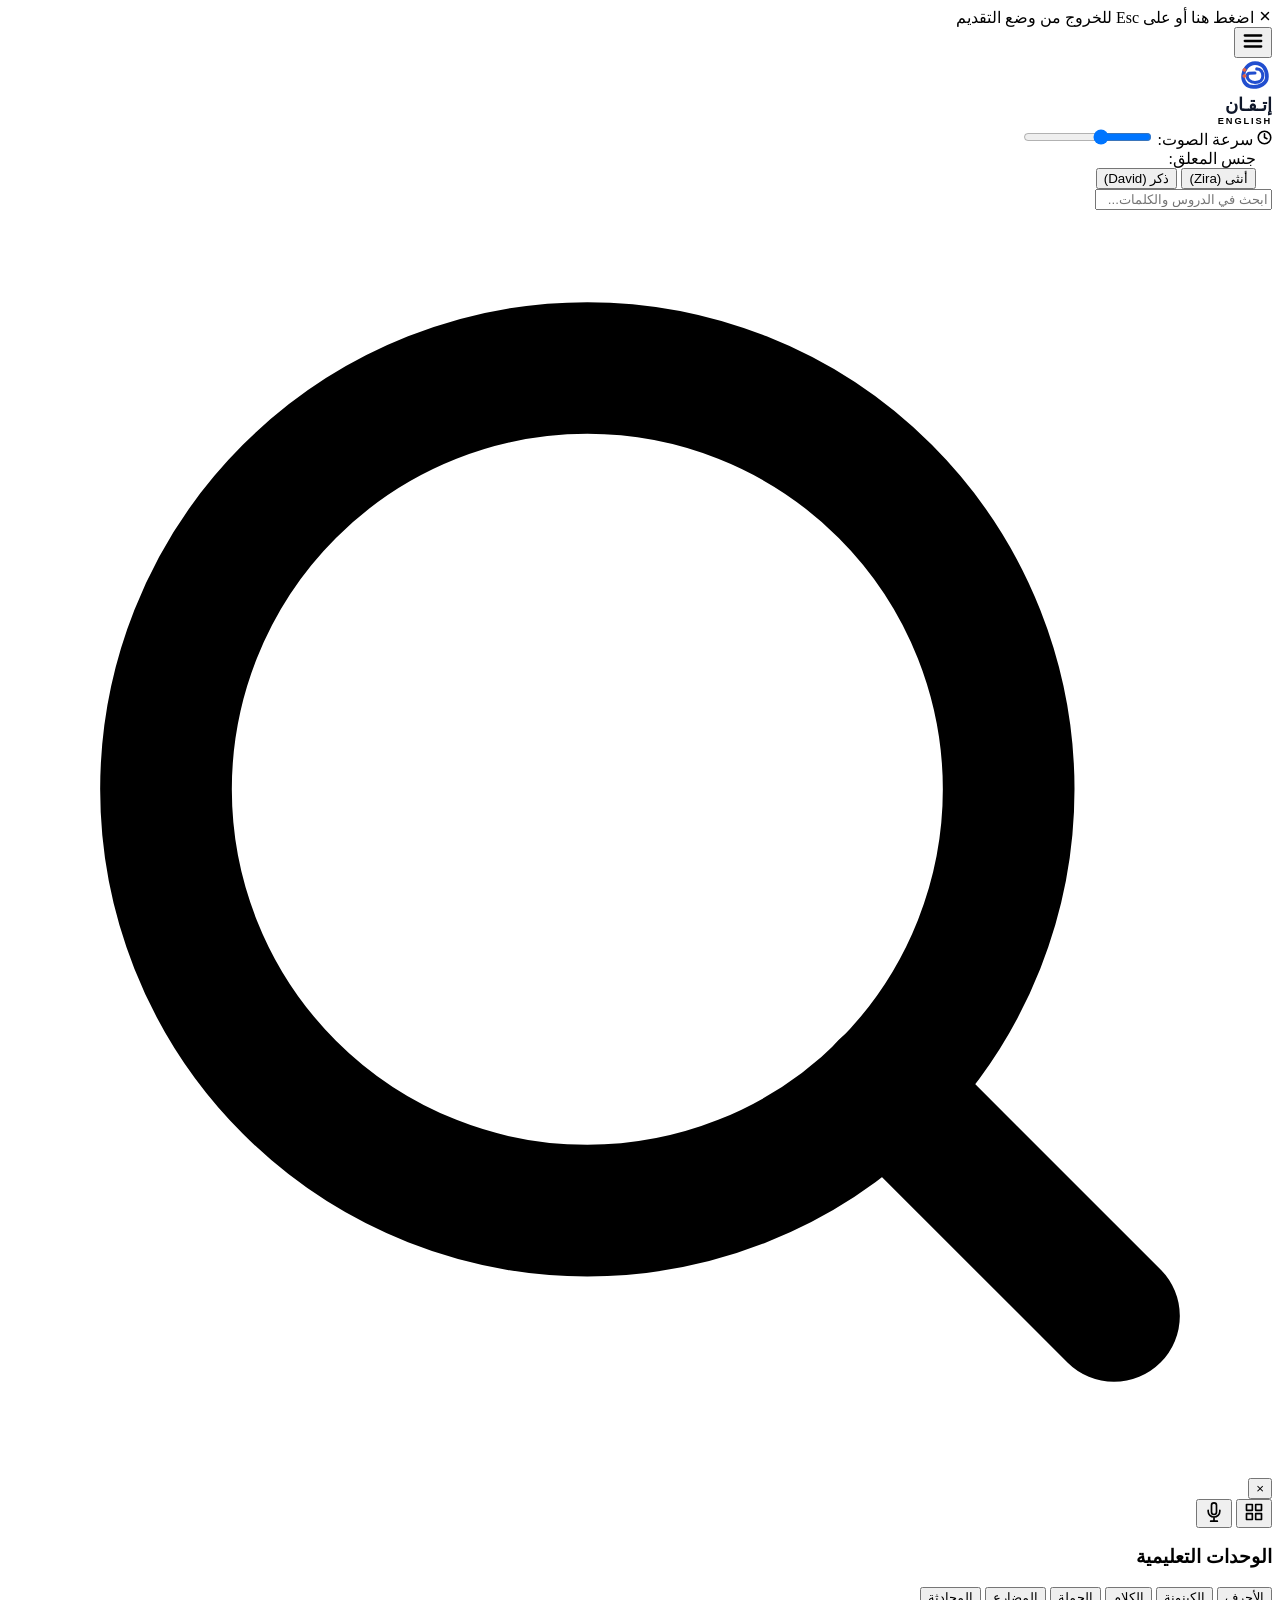
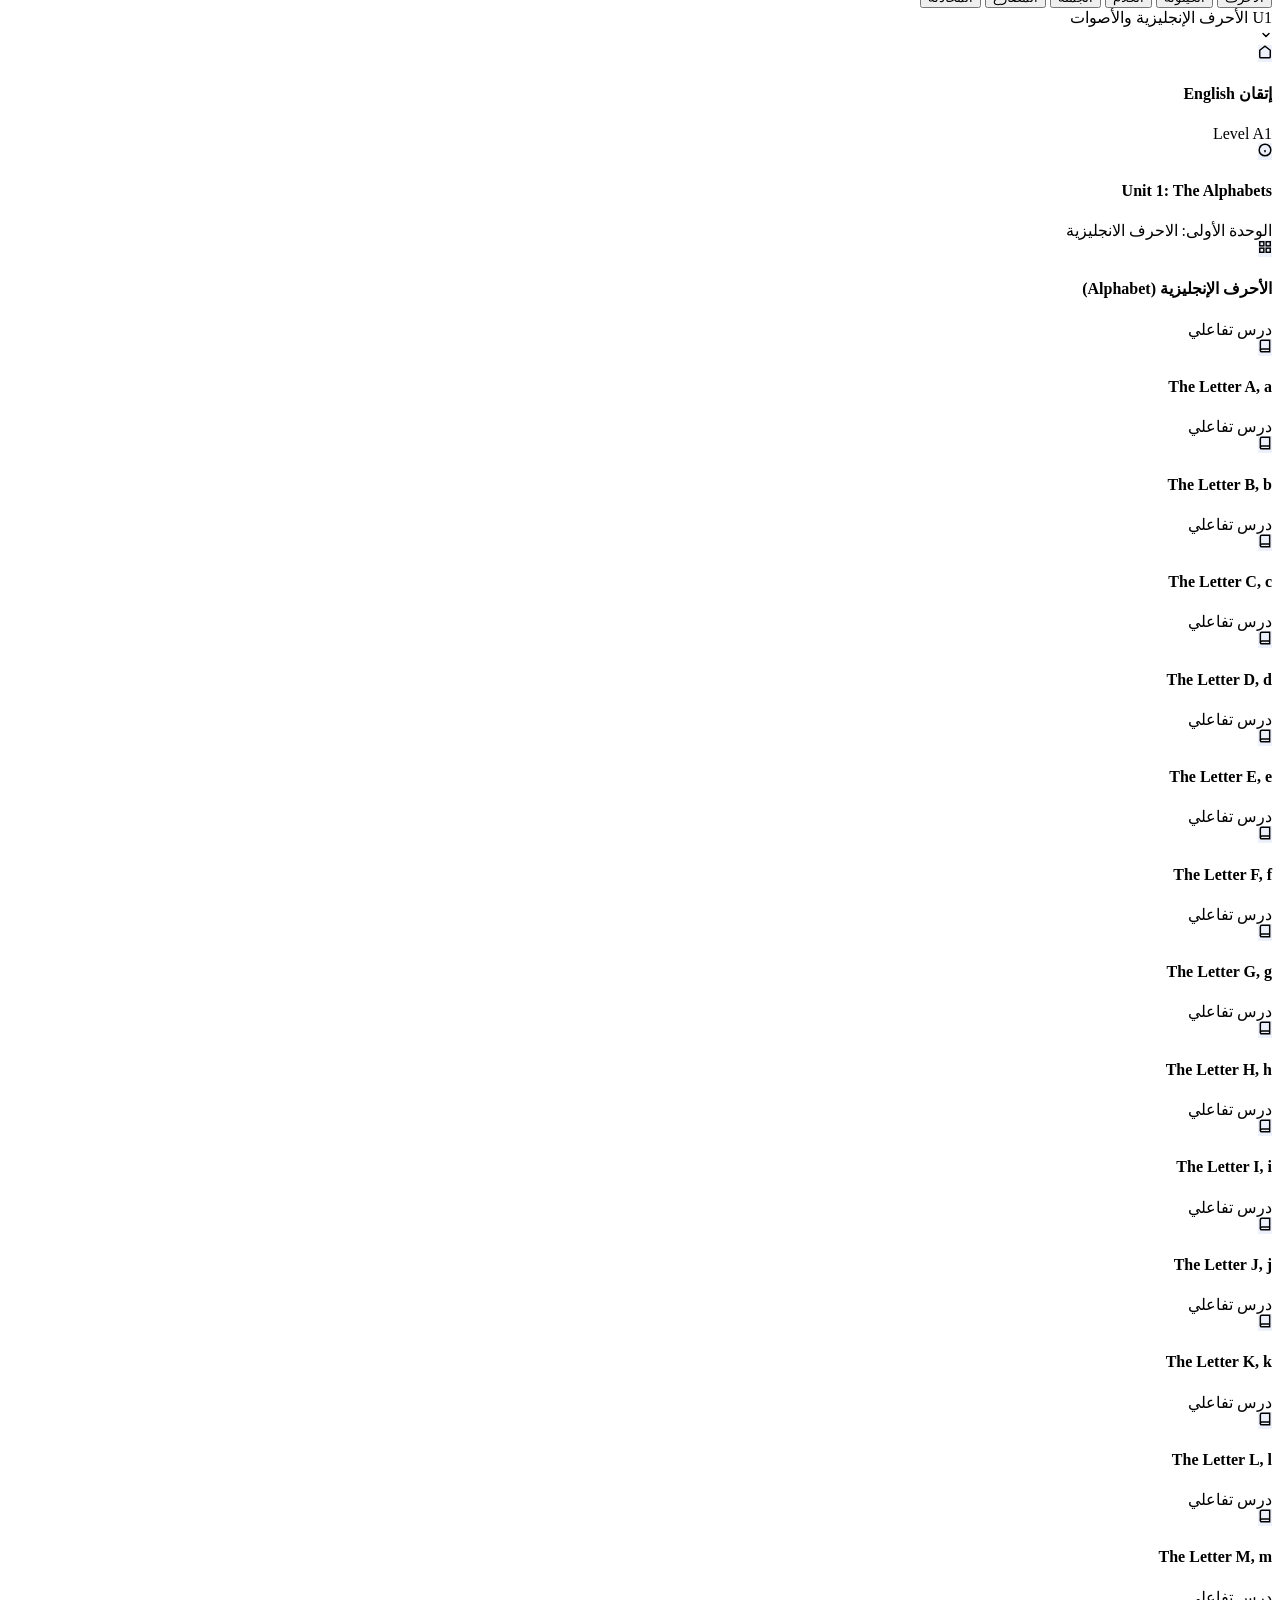
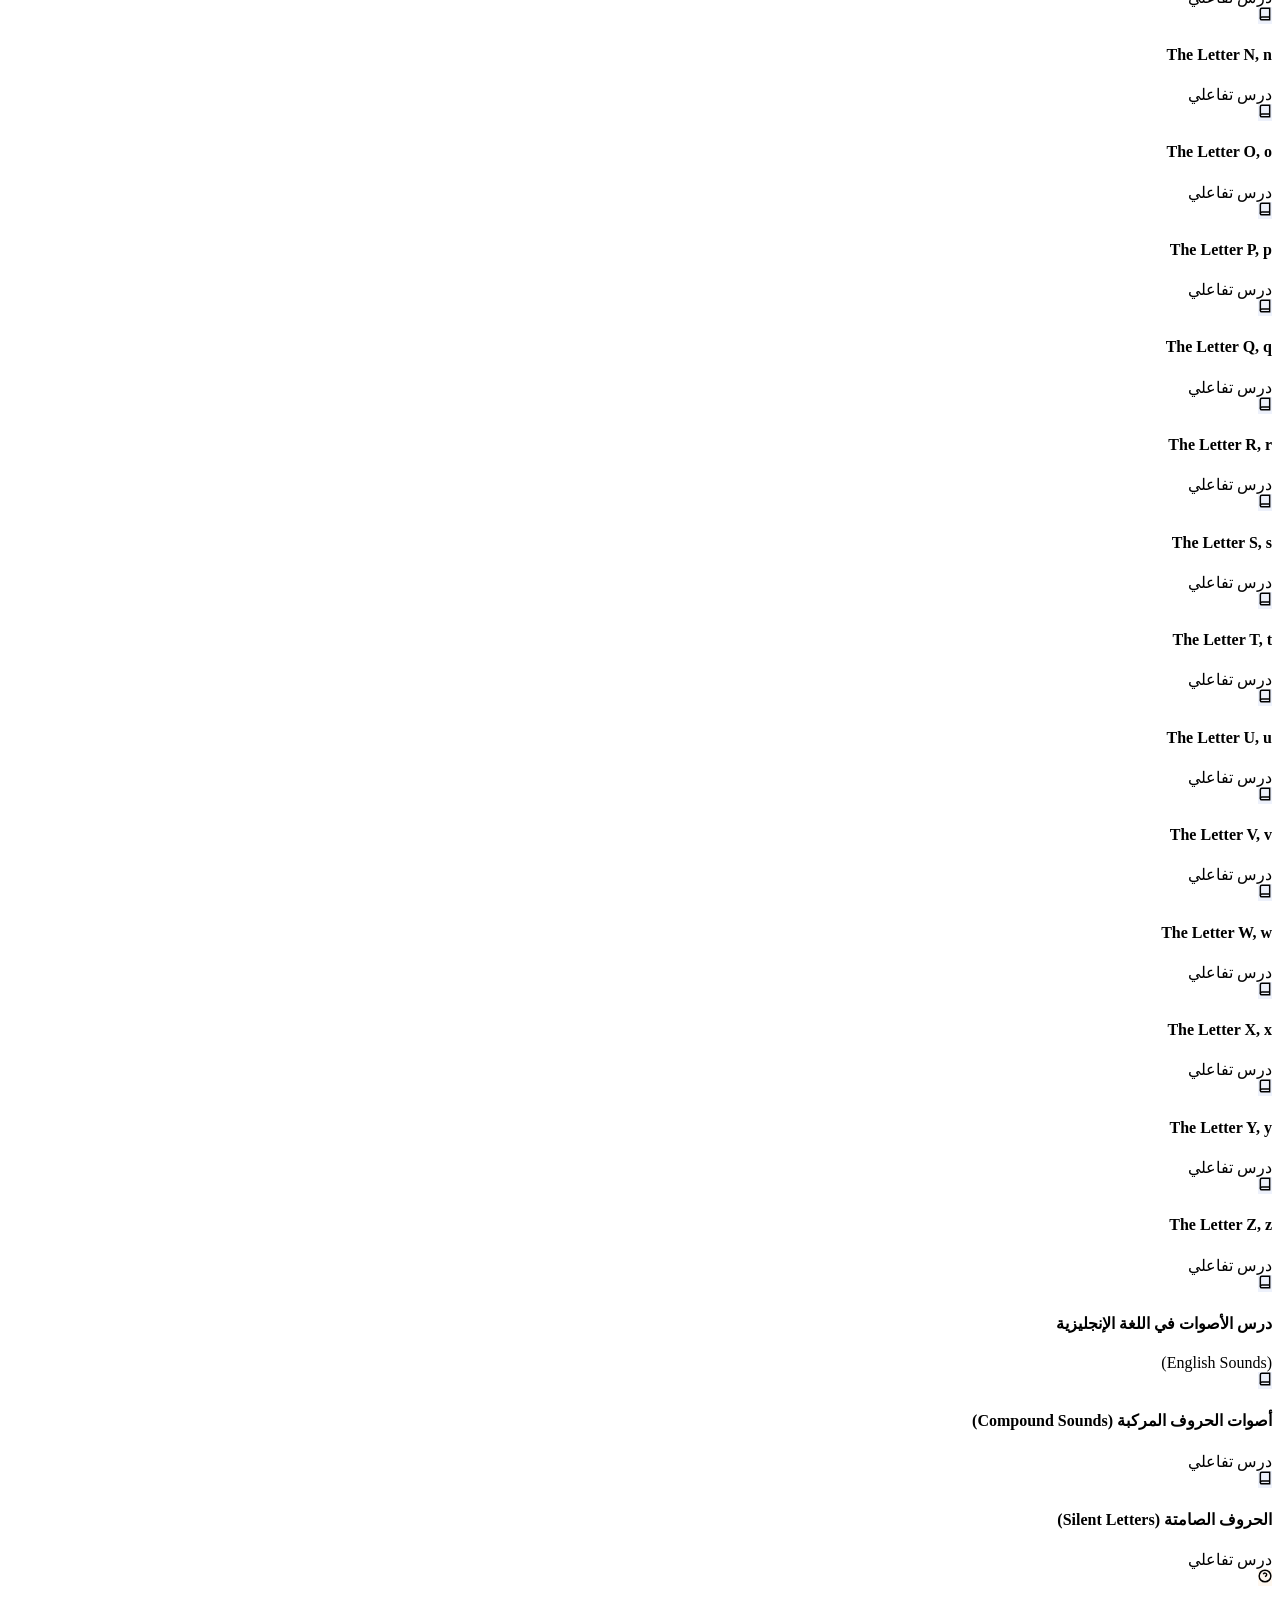
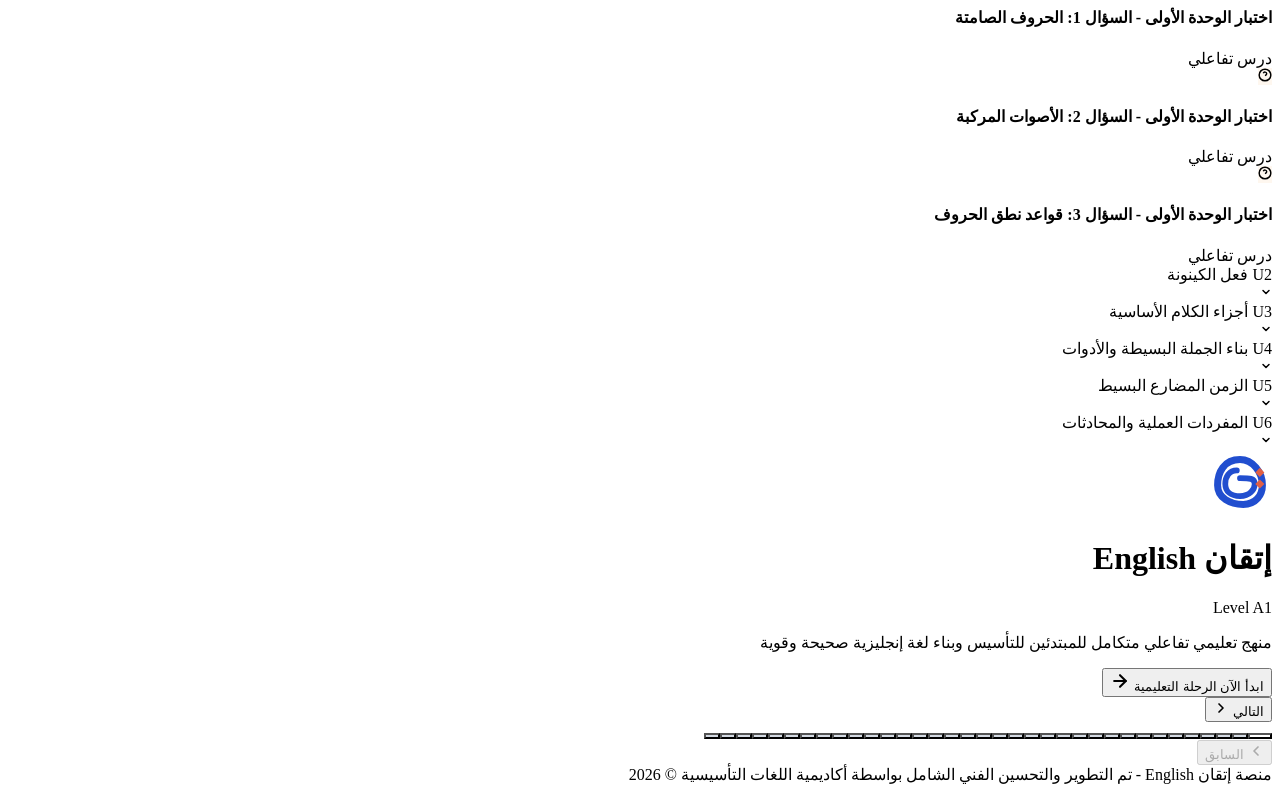
==== index.html @ 9d294802 "Add files via upload" ====
<!DOCTYPE html>
<!-- saved from url=(0032)http://127.0.0.1:5500/index.html -->
<html lang="ar" dir="rtl"><head><meta http-equiv="Content-Type" content="text/html; charset=UTF-8">
  
  <meta name="viewport" content="width=device-width, initial-scale=1.0">
  <title>إتقان English - العرض التفاعلي الشامل</title>
  <link rel="stylesheet" href="./tryy_files/style.css">
</head>
<body>

  <!-- Floating Presenter/Full-screen exit banner -->
  <div class="presenter-exit-banner" id="presenter-exit-banner">
    <svg width="14" height="14" viewBox="0 0 24 24" fill="none" stroke="currentColor" stroke-width="2.5" stroke-linecap="round" stroke-linejoin="round" xmlns="http://www.w3.org/2000/svg"><line x1="18" y1="6" x2="6" y2="18"></line><line x1="6" y1="6" x2="18" y2="18"></line></svg>
    <span>اضغط هنا أو على Esc للخروج من وضع التقديم</span>
  </div>

  <div class="app-container">
    
    <!-- Top Configuration and Controls Header -->
    <header class="top-header">
      <div class="header-left">
        <!-- Sidebar Drawer Toggle for mobile screens -->
        <button class="sidebar-toggle-btn" id="sidebar-toggle" title="القائمة">
          <svg width="22" height="22" viewBox="0 0 24 24" fill="none" stroke="currentColor" stroke-width="2.5" stroke-linecap="round" stroke-linejoin="round" xmlns="http://www.w3.org/2000/svg"><line x1="3" y1="12" x2="21" y2="12"></line><line x1="3" y1="6" x2="21" y2="6"></line><line x1="3" y1="18" x2="21" y2="18"></line></svg>
        </button>

        <!-- Itqan Vector Logo -->
        <div class="cert-logo" style="gap: 8px;">
          <svg width="34" height="34" viewBox="0 0 100 100" fill="none" xmlns="http://www.w3.org/2000/svg" style="transform: scaleX(-1);">
            <!-- Loop representing 'e' & 'ق' flow -->
            <path d="M 50,15 C 25,15 15,35 15,55 C 15,75 35,85 55,85 C 75,85 85,70 85,55 C 85,35 70,15 50,15 Z" stroke="#214ecf" stroke-width="11" stroke-linecap="round" stroke-linejoin="round" fill="none"></path>
            <path d="M 45,32 C 33,32 27,42 27,53 C 27,64 35,72 50,72 C 65,72 73,62 73,53 C 73,44 65,44 50,44" stroke="#214ecf" stroke-width="9" stroke-linecap="round" fill="none"></path>
            <!-- Brand terracotta diamonds -->
            <rect x="76" y="30" width="10" height="10" transform="rotate(45 81 35)" fill="#e06045"></rect>
            <rect x="76" y="48" width="10" height="10" transform="rotate(45 81 53)" fill="#e06045"></rect>
          </svg>
          <div style="display: flex; flex-direction: column; text-align: right; user-select: none;">
       <span style="font-family: 'Almarai', sans-serif; font-size: 1.15rem; font-weight: 900; color: #0f172a; line-height: 1;">إتـقـان</span>
<span style="font-family: 'Outfit', sans-serif; font-size: 0.58rem; font-weight: 800; color: var(--brand-blue); letter-spacing: 0.2em; line-height: 1; margin-top: 3px;">ENGLISH</span>
          </div>
        </div>
      </div>

      <!-- Center Voice Speed and Gender Config Deck -->
      <div class="voice-deck">
        <div class="voice-control-item">
          <svg width="15" height="15" viewBox="0 0 24 24" fill="none" stroke="currentColor" stroke-width="2.5" stroke-linecap="round" stroke-linejoin="round" xmlns="http://www.w3.org/2000/svg"><circle cx="12" cy="12" r="10"></circle><polyline points="12 6 12 12 16 14"></polyline></svg>
          <span>سرعة الصوت:</span>
          <input type="range" id="voice-rate-slider" min="0.5" max="1.3" step="0.1" value="0.8" class="rate-slider">
        </div>
        <div class="voice-control-item" style="border-right: 1px solid var(--border-slate); padding-right: 16px;">
          <span>جنس المعلق:</span>
          <div class="toggle-group">
            <button class="toggle-item active" id="toggle-female">أنثى (Zira)</button>
            <button class="toggle-item" id="toggle-male">ذكر (David)</button>
          </div>
        </div>
      </div>

      <!-- Right Header Actions (Mute, Presenter, Search, Bookmarks) -->
      <div class="header-right">
        <!-- Search bar input -->
        <div class="search-container">
          <input type="text" id="search-input" class="search-input" placeholder="ابحث في الدروس والكلمات...">
          <svg class="search-icon" viewBox="0 0 24 24" fill="none" stroke="currentColor" stroke-width="2.5" stroke-linecap="round" stroke-linejoin="round" xmlns="http://www.w3.org/2000/svg"><circle cx="11" cy="11" r="8"></circle><line x1="21" y1="21" x2="16.65" y2="16.65"></line></svg>
          <button class="search-clear" id="search-clear" title="مسح">×</button>
        </div>

        <!-- Presenter Mode Button -->
        <button class="icon-btn" id="presenter-btn" title="وضع ملء الشاشة والتقديم">
          <svg width="20" height="20" viewBox="0 0 24 24" fill="none" stroke="currentColor" stroke-width="2" stroke-linecap="round" stroke-linejoin="round" xmlns="http://www.w3.org/2000/svg"><path d="M3 3h7v7H3zM14 3h7v7h-7zM14 14h7v7h-7zM3 14h7v7H3z"></path></svg>
        </button>

        <!-- Audio mute Button -->
        <button class="icon-btn" id="mute-btn" title="كتم / تفعيل الصوت"><svg width="20" height="20" viewBox="0 0 24 24" fill="none" stroke="currentColor" stroke-width="2" stroke-linecap="round" stroke-linejoin="round" xmlns="http://www.w3.org/2000/svg"><path d="M12 1a3 3 0 0 0-3 3v8a3 3 0 0 0 6 0V4a3 3 0 0 0-3-3z"></path><path d="M19 10v1a7 7 0 0 1-14 0v-1"></path><line x1="12" y1="19" x2="12" y2="23"></line><line x1="8" y1="23" x2="16" y2="23"></line></svg></button>
      </div>
    </header>

    <!-- Main Workspace Content Frame -->
    <div class="workspace-body">
      
      <!-- Backdrop overlay for mobile sidebar drawer -->
      <div class="sidebar-overlay" id="sidebar-overlay"></div>

      <!-- Slide Directory sidebar -->
      <aside class="sidebar" id="sidebar">
        <!-- Units selection block -->
        <div class="unit-filter-container">
          <h3 class="filter-title">الوحدات التعليمية</h3>
          <div class="unit-grid">
            <button class="unit-btn active" data-unit-id="1">الأحرف</button>
            <button class="unit-btn" data-unit-id="2">الكينونة</button>
            <button class="unit-btn" data-unit-id="3">الكلام</button>
            <button class="unit-btn" data-unit-id="4">الجملة</button>
            <button class="unit-btn" data-unit-id="5">المضارع</button>
            <button class="unit-btn" data-unit-id="6">المحادثة</button>
          </div>
        </div>

        <!-- Slides List Directory -->
        <div class="slide-list-container" id="slide-list-container"><div class="sidebar-unit-section expanded" data-unit-id="1"><div class="sidebar-unit-header active">
        <div class="unit-header-title-box">
          <span class="unit-header-badge">U1</span>
          <span class="unit-header-text">الأحرف الإنجليزية والأصوات</span>
        </div>
        <span class="unit-chevron">
          <svg width="12" height="12" viewBox="0 0 24 24" fill="none" stroke="currentColor" stroke-width="3" stroke-linecap="round" stroke-linejoin="round" xmlns="http://www.w3.org/2000/svg"><polyline points="6 9 12 15 18 9"></polyline></svg>
        </span>
      </div><div class="sidebar-unit-lessons" style="display: block;"><div class="slide-item active">
          <div class="slide-item-right">
            <span class="slide-item-icon" style="background-color: rgba(33, 78, 207, 0.08); color: var(--brand-blue);">
              <svg width="14" height="14" viewBox="0 0 24 24" fill="none" stroke="currentColor" stroke-width="2.5"><path d="M3 9l9-7 9 7v11a2 2 0 0 1-2 2H5a2 2 0 0 1-2-2z"></path></svg>
            </span>
            <div class="slide-item-info">
              <h4 class="slide-item-title">إتقان English</h4>
              <span class="slide-item-subtitle">Level A1</span>
            </div>
          </div>
          
        </div><div class="slide-item ">
          <div class="slide-item-right">
            <span class="slide-item-icon" style="background-color: rgba(33, 78, 207, 0.08); color: var(--brand-blue);">
              <svg width="14" height="14" viewBox="0 0 24 24" fill="none" stroke="currentColor" stroke-width="2.5"><circle cx="12" cy="12" r="10"></circle><line x1="12" y1="16" x2="12" y2="12"></line><line x1="12" y1="8" x2="12.01" y2="8"></line></svg>
            </span>
            <div class="slide-item-info">
              <h4 class="slide-item-title">Unit 1: The Alphabets</h4>
              <span class="slide-item-subtitle">الوحدة الأولى: الاحرف الانجليزية</span>
            </div>
          </div>
          
        </div><div class="slide-item ">
          <div class="slide-item-right">
            <span class="slide-item-icon" style="background-color: rgba(33, 78, 207, 0.08); color: var(--brand-blue);">
              <svg width="14" height="14" viewBox="0 0 24 24" fill="none" stroke="currentColor" stroke-width="2.5"><rect x="3" y="3" width="7" height="7"></rect><rect x="14" y="3" width="7" height="7"></rect><rect x="14" y="14" width="7" height="7"></rect><rect x="3" y="14" width="7" height="7"></rect></svg>
            </span>
            <div class="slide-item-info">
              <h4 class="slide-item-title">الأحرف الإنجليزية (Alphabet)</h4>
              <span class="slide-item-subtitle">درس تفاعلي</span>
            </div>
          </div>
          
        </div><div class="slide-item ">
          <div class="slide-item-right">
            <span class="slide-item-icon" style="background-color: rgba(33, 78, 207, 0.08); color: var(--brand-blue);">
              <svg width="14" height="14" viewBox="0 0 24 24" fill="none" stroke="currentColor" stroke-width="2.5"><path d="M4 19.5A2.5 2.5 0 0 1 6.5 17H20"></path><path d="M6.5 2H20v20H6.5A2.5 2.5 0 0 1 4 19.5v-15A2.5 2.5 0 0 1 6.5 2z"></path></svg>
            </span>
            <div class="slide-item-info">
              <h4 class="slide-item-title">The Letter A, a</h4>
              <span class="slide-item-subtitle">درس تفاعلي</span>
            </div>
          </div>
          
        </div><div class="slide-item ">
          <div class="slide-item-right">
            <span class="slide-item-icon" style="background-color: rgba(33, 78, 207, 0.08); color: var(--brand-blue);">
              <svg width="14" height="14" viewBox="0 0 24 24" fill="none" stroke="currentColor" stroke-width="2.5"><path d="M4 19.5A2.5 2.5 0 0 1 6.5 17H20"></path><path d="M6.5 2H20v20H6.5A2.5 2.5 0 0 1 4 19.5v-15A2.5 2.5 0 0 1 6.5 2z"></path></svg>
            </span>
            <div class="slide-item-info">
              <h4 class="slide-item-title">The Letter B, b</h4>
              <span class="slide-item-subtitle">درس تفاعلي</span>
            </div>
          </div>
          
        </div><div class="slide-item ">
          <div class="slide-item-right">
            <span class="slide-item-icon" style="background-color: rgba(33, 78, 207, 0.08); color: var(--brand-blue);">
              <svg width="14" height="14" viewBox="0 0 24 24" fill="none" stroke="currentColor" stroke-width="2.5"><path d="M4 19.5A2.5 2.5 0 0 1 6.5 17H20"></path><path d="M6.5 2H20v20H6.5A2.5 2.5 0 0 1 4 19.5v-15A2.5 2.5 0 0 1 6.5 2z"></path></svg>
            </span>
            <div class="slide-item-info">
              <h4 class="slide-item-title">The Letter C, c</h4>
              <span class="slide-item-subtitle">درس تفاعلي</span>
            </div>
          </div>
          
        </div><div class="slide-item ">
          <div class="slide-item-right">
            <span class="slide-item-icon" style="background-color: rgba(33, 78, 207, 0.08); color: var(--brand-blue);">
              <svg width="14" height="14" viewBox="0 0 24 24" fill="none" stroke="currentColor" stroke-width="2.5"><path d="M4 19.5A2.5 2.5 0 0 1 6.5 17H20"></path><path d="M6.5 2H20v20H6.5A2.5 2.5 0 0 1 4 19.5v-15A2.5 2.5 0 0 1 6.5 2z"></path></svg>
            </span>
            <div class="slide-item-info">
              <h4 class="slide-item-title">The Letter D, d</h4>
              <span class="slide-item-subtitle">درس تفاعلي</span>
            </div>
          </div>
          
        </div><div class="slide-item ">
          <div class="slide-item-right">
            <span class="slide-item-icon" style="background-color: rgba(33, 78, 207, 0.08); color: var(--brand-blue);">
              <svg width="14" height="14" viewBox="0 0 24 24" fill="none" stroke="currentColor" stroke-width="2.5"><path d="M4 19.5A2.5 2.5 0 0 1 6.5 17H20"></path><path d="M6.5 2H20v20H6.5A2.5 2.5 0 0 1 4 19.5v-15A2.5 2.5 0 0 1 6.5 2z"></path></svg>
            </span>
            <div class="slide-item-info">
              <h4 class="slide-item-title">The Letter E, e</h4>
              <span class="slide-item-subtitle">درس تفاعلي</span>
            </div>
          </div>
          
        </div><div class="slide-item ">
          <div class="slide-item-right">
            <span class="slide-item-icon" style="background-color: rgba(33, 78, 207, 0.08); color: var(--brand-blue);">
              <svg width="14" height="14" viewBox="0 0 24 24" fill="none" stroke="currentColor" stroke-width="2.5"><path d="M4 19.5A2.5 2.5 0 0 1 6.5 17H20"></path><path d="M6.5 2H20v20H6.5A2.5 2.5 0 0 1 4 19.5v-15A2.5 2.5 0 0 1 6.5 2z"></path></svg>
            </span>
            <div class="slide-item-info">
              <h4 class="slide-item-title">The Letter F, f</h4>
              <span class="slide-item-subtitle">درس تفاعلي</span>
            </div>
          </div>
          
        </div><div class="slide-item ">
          <div class="slide-item-right">
            <span class="slide-item-icon" style="background-color: rgba(33, 78, 207, 0.08); color: var(--brand-blue);">
              <svg width="14" height="14" viewBox="0 0 24 24" fill="none" stroke="currentColor" stroke-width="2.5"><path d="M4 19.5A2.5 2.5 0 0 1 6.5 17H20"></path><path d="M6.5 2H20v20H6.5A2.5 2.5 0 0 1 4 19.5v-15A2.5 2.5 0 0 1 6.5 2z"></path></svg>
            </span>
            <div class="slide-item-info">
              <h4 class="slide-item-title">The Letter G, g</h4>
              <span class="slide-item-subtitle">درس تفاعلي</span>
            </div>
          </div>
          
        </div><div class="slide-item ">
          <div class="slide-item-right">
            <span class="slide-item-icon" style="background-color: rgba(33, 78, 207, 0.08); color: var(--brand-blue);">
              <svg width="14" height="14" viewBox="0 0 24 24" fill="none" stroke="currentColor" stroke-width="2.5"><path d="M4 19.5A2.5 2.5 0 0 1 6.5 17H20"></path><path d="M6.5 2H20v20H6.5A2.5 2.5 0 0 1 4 19.5v-15A2.5 2.5 0 0 1 6.5 2z"></path></svg>
            </span>
            <div class="slide-item-info">
              <h4 class="slide-item-title">The Letter H, h</h4>
              <span class="slide-item-subtitle">درس تفاعلي</span>
            </div>
          </div>
          
        </div><div class="slide-item ">
          <div class="slide-item-right">
            <span class="slide-item-icon" style="background-color: rgba(33, 78, 207, 0.08); color: var(--brand-blue);">
              <svg width="14" height="14" viewBox="0 0 24 24" fill="none" stroke="currentColor" stroke-width="2.5"><path d="M4 19.5A2.5 2.5 0 0 1 6.5 17H20"></path><path d="M6.5 2H20v20H6.5A2.5 2.5 0 0 1 4 19.5v-15A2.5 2.5 0 0 1 6.5 2z"></path></svg>
            </span>
            <div class="slide-item-info">
              <h4 class="slide-item-title">The Letter I, i</h4>
              <span class="slide-item-subtitle">درس تفاعلي</span>
            </div>
          </div>
          
        </div><div class="slide-item ">
          <div class="slide-item-right">
            <span class="slide-item-icon" style="background-color: rgba(33, 78, 207, 0.08); color: var(--brand-blue);">
              <svg width="14" height="14" viewBox="0 0 24 24" fill="none" stroke="currentColor" stroke-width="2.5"><path d="M4 19.5A2.5 2.5 0 0 1 6.5 17H20"></path><path d="M6.5 2H20v20H6.5A2.5 2.5 0 0 1 4 19.5v-15A2.5 2.5 0 0 1 6.5 2z"></path></svg>
            </span>
            <div class="slide-item-info">
              <h4 class="slide-item-title">The Letter J, j</h4>
              <span class="slide-item-subtitle">درس تفاعلي</span>
            </div>
          </div>
          
        </div><div class="slide-item ">
          <div class="slide-item-right">
            <span class="slide-item-icon" style="background-color: rgba(33, 78, 207, 0.08); color: var(--brand-blue);">
              <svg width="14" height="14" viewBox="0 0 24 24" fill="none" stroke="currentColor" stroke-width="2.5"><path d="M4 19.5A2.5 2.5 0 0 1 6.5 17H20"></path><path d="M6.5 2H20v20H6.5A2.5 2.5 0 0 1 4 19.5v-15A2.5 2.5 0 0 1 6.5 2z"></path></svg>
            </span>
            <div class="slide-item-info">
              <h4 class="slide-item-title">The Letter K, k</h4>
              <span class="slide-item-subtitle">درس تفاعلي</span>
            </div>
          </div>
          
        </div><div class="slide-item ">
          <div class="slide-item-right">
            <span class="slide-item-icon" style="background-color: rgba(33, 78, 207, 0.08); color: var(--brand-blue);">
              <svg width="14" height="14" viewBox="0 0 24 24" fill="none" stroke="currentColor" stroke-width="2.5"><path d="M4 19.5A2.5 2.5 0 0 1 6.5 17H20"></path><path d="M6.5 2H20v20H6.5A2.5 2.5 0 0 1 4 19.5v-15A2.5 2.5 0 0 1 6.5 2z"></path></svg>
            </span>
            <div class="slide-item-info">
              <h4 class="slide-item-title">The Letter L, l</h4>
              <span class="slide-item-subtitle">درس تفاعلي</span>
            </div>
          </div>
          
        </div><div class="slide-item ">
          <div class="slide-item-right">
            <span class="slide-item-icon" style="background-color: rgba(33, 78, 207, 0.08); color: var(--brand-blue);">
              <svg width="14" height="14" viewBox="0 0 24 24" fill="none" stroke="currentColor" stroke-width="2.5"><path d="M4 19.5A2.5 2.5 0 0 1 6.5 17H20"></path><path d="M6.5 2H20v20H6.5A2.5 2.5 0 0 1 4 19.5v-15A2.5 2.5 0 0 1 6.5 2z"></path></svg>
            </span>
            <div class="slide-item-info">
              <h4 class="slide-item-title">The Letter M, m</h4>
              <span class="slide-item-subtitle">درس تفاعلي</span>
            </div>
          </div>
          
        </div><div class="slide-item ">
          <div class="slide-item-right">
            <span class="slide-item-icon" style="background-color: rgba(33, 78, 207, 0.08); color: var(--brand-blue);">
              <svg width="14" height="14" viewBox="0 0 24 24" fill="none" stroke="currentColor" stroke-width="2.5"><path d="M4 19.5A2.5 2.5 0 0 1 6.5 17H20"></path><path d="M6.5 2H20v20H6.5A2.5 2.5 0 0 1 4 19.5v-15A2.5 2.5 0 0 1 6.5 2z"></path></svg>
            </span>
            <div class="slide-item-info">
              <h4 class="slide-item-title">The Letter N, n</h4>
              <span class="slide-item-subtitle">درس تفاعلي</span>
            </div>
          </div>
          
        </div><div class="slide-item ">
          <div class="slide-item-right">
            <span class="slide-item-icon" style="background-color: rgba(33, 78, 207, 0.08); color: var(--brand-blue);">
              <svg width="14" height="14" viewBox="0 0 24 24" fill="none" stroke="currentColor" stroke-width="2.5"><path d="M4 19.5A2.5 2.5 0 0 1 6.5 17H20"></path><path d="M6.5 2H20v20H6.5A2.5 2.5 0 0 1 4 19.5v-15A2.5 2.5 0 0 1 6.5 2z"></path></svg>
            </span>
            <div class="slide-item-info">
              <h4 class="slide-item-title">The Letter O, o</h4>
              <span class="slide-item-subtitle">درس تفاعلي</span>
            </div>
          </div>
          
        </div><div class="slide-item ">
          <div class="slide-item-right">
            <span class="slide-item-icon" style="background-color: rgba(33, 78, 207, 0.08); color: var(--brand-blue);">
              <svg width="14" height="14" viewBox="0 0 24 24" fill="none" stroke="currentColor" stroke-width="2.5"><path d="M4 19.5A2.5 2.5 0 0 1 6.5 17H20"></path><path d="M6.5 2H20v20H6.5A2.5 2.5 0 0 1 4 19.5v-15A2.5 2.5 0 0 1 6.5 2z"></path></svg>
            </span>
            <div class="slide-item-info">
              <h4 class="slide-item-title">The Letter P, p</h4>
              <span class="slide-item-subtitle">درس تفاعلي</span>
            </div>
          </div>
          
        </div><div class="slide-item ">
          <div class="slide-item-right">
            <span class="slide-item-icon" style="background-color: rgba(33, 78, 207, 0.08); color: var(--brand-blue);">
              <svg width="14" height="14" viewBox="0 0 24 24" fill="none" stroke="currentColor" stroke-width="2.5"><path d="M4 19.5A2.5 2.5 0 0 1 6.5 17H20"></path><path d="M6.5 2H20v20H6.5A2.5 2.5 0 0 1 4 19.5v-15A2.5 2.5 0 0 1 6.5 2z"></path></svg>
            </span>
            <div class="slide-item-info">
              <h4 class="slide-item-title">The Letter Q, q</h4>
              <span class="slide-item-subtitle">درس تفاعلي</span>
            </div>
          </div>
          
        </div><div class="slide-item ">
          <div class="slide-item-right">
            <span class="slide-item-icon" style="background-color: rgba(33, 78, 207, 0.08); color: var(--brand-blue);">
              <svg width="14" height="14" viewBox="0 0 24 24" fill="none" stroke="currentColor" stroke-width="2.5"><path d="M4 19.5A2.5 2.5 0 0 1 6.5 17H20"></path><path d="M6.5 2H20v20H6.5A2.5 2.5 0 0 1 4 19.5v-15A2.5 2.5 0 0 1 6.5 2z"></path></svg>
            </span>
            <div class="slide-item-info">
              <h4 class="slide-item-title">The Letter R, r</h4>
              <span class="slide-item-subtitle">درس تفاعلي</span>
            </div>
          </div>
          
        </div><div class="slide-item ">
          <div class="slide-item-right">
            <span class="slide-item-icon" style="background-color: rgba(33, 78, 207, 0.08); color: var(--brand-blue);">
              <svg width="14" height="14" viewBox="0 0 24 24" fill="none" stroke="currentColor" stroke-width="2.5"><path d="M4 19.5A2.5 2.5 0 0 1 6.5 17H20"></path><path d="M6.5 2H20v20H6.5A2.5 2.5 0 0 1 4 19.5v-15A2.5 2.5 0 0 1 6.5 2z"></path></svg>
            </span>
            <div class="slide-item-info">
              <h4 class="slide-item-title">The Letter S, s</h4>
              <span class="slide-item-subtitle">درس تفاعلي</span>
            </div>
          </div>
          
        </div><div class="slide-item ">
          <div class="slide-item-right">
            <span class="slide-item-icon" style="background-color: rgba(33, 78, 207, 0.08); color: var(--brand-blue);">
              <svg width="14" height="14" viewBox="0 0 24 24" fill="none" stroke="currentColor" stroke-width="2.5"><path d="M4 19.5A2.5 2.5 0 0 1 6.5 17H20"></path><path d="M6.5 2H20v20H6.5A2.5 2.5 0 0 1 4 19.5v-15A2.5 2.5 0 0 1 6.5 2z"></path></svg>
            </span>
            <div class="slide-item-info">
              <h4 class="slide-item-title">The Letter T, t</h4>
              <span class="slide-item-subtitle">درس تفاعلي</span>
            </div>
          </div>
          
        </div><div class="slide-item ">
          <div class="slide-item-right">
            <span class="slide-item-icon" style="background-color: rgba(33, 78, 207, 0.08); color: var(--brand-blue);">
              <svg width="14" height="14" viewBox="0 0 24 24" fill="none" stroke="currentColor" stroke-width="2.5"><path d="M4 19.5A2.5 2.5 0 0 1 6.5 17H20"></path><path d="M6.5 2H20v20H6.5A2.5 2.5 0 0 1 4 19.5v-15A2.5 2.5 0 0 1 6.5 2z"></path></svg>
            </span>
            <div class="slide-item-info">
              <h4 class="slide-item-title">The Letter U, u</h4>
              <span class="slide-item-subtitle">درس تفاعلي</span>
            </div>
          </div>
          
        </div><div class="slide-item ">
          <div class="slide-item-right">
            <span class="slide-item-icon" style="background-color: rgba(33, 78, 207, 0.08); color: var(--brand-blue);">
              <svg width="14" height="14" viewBox="0 0 24 24" fill="none" stroke="currentColor" stroke-width="2.5"><path d="M4 19.5A2.5 2.5 0 0 1 6.5 17H20"></path><path d="M6.5 2H20v20H6.5A2.5 2.5 0 0 1 4 19.5v-15A2.5 2.5 0 0 1 6.5 2z"></path></svg>
            </span>
            <div class="slide-item-info">
              <h4 class="slide-item-title">The Letter V, v</h4>
              <span class="slide-item-subtitle">درس تفاعلي</span>
            </div>
          </div>
          
        </div><div class="slide-item ">
          <div class="slide-item-right">
            <span class="slide-item-icon" style="background-color: rgba(33, 78, 207, 0.08); color: var(--brand-blue);">
              <svg width="14" height="14" viewBox="0 0 24 24" fill="none" stroke="currentColor" stroke-width="2.5"><path d="M4 19.5A2.5 2.5 0 0 1 6.5 17H20"></path><path d="M6.5 2H20v20H6.5A2.5 2.5 0 0 1 4 19.5v-15A2.5 2.5 0 0 1 6.5 2z"></path></svg>
            </span>
            <div class="slide-item-info">
              <h4 class="slide-item-title">The Letter W, w</h4>
              <span class="slide-item-subtitle">درس تفاعلي</span>
            </div>
          </div>
          
        </div><div class="slide-item ">
          <div class="slide-item-right">
            <span class="slide-item-icon" style="background-color: rgba(33, 78, 207, 0.08); color: var(--brand-blue);">
              <svg width="14" height="14" viewBox="0 0 24 24" fill="none" stroke="currentColor" stroke-width="2.5"><path d="M4 19.5A2.5 2.5 0 0 1 6.5 17H20"></path><path d="M6.5 2H20v20H6.5A2.5 2.5 0 0 1 4 19.5v-15A2.5 2.5 0 0 1 6.5 2z"></path></svg>
            </span>
            <div class="slide-item-info">
              <h4 class="slide-item-title">The Letter X, x</h4>
              <span class="slide-item-subtitle">درس تفاعلي</span>
            </div>
          </div>
          
        </div><div class="slide-item ">
          <div class="slide-item-right">
            <span class="slide-item-icon" style="background-color: rgba(33, 78, 207, 0.08); color: var(--brand-blue);">
              <svg width="14" height="14" viewBox="0 0 24 24" fill="none" stroke="currentColor" stroke-width="2.5"><path d="M4 19.5A2.5 2.5 0 0 1 6.5 17H20"></path><path d="M6.5 2H20v20H6.5A2.5 2.5 0 0 1 4 19.5v-15A2.5 2.5 0 0 1 6.5 2z"></path></svg>
            </span>
            <div class="slide-item-info">
              <h4 class="slide-item-title">The Letter Y, y</h4>
              <span class="slide-item-subtitle">درس تفاعلي</span>
            </div>
          </div>
          
        </div><div class="slide-item ">
          <div class="slide-item-right">
            <span class="slide-item-icon" style="background-color: rgba(33, 78, 207, 0.08); color: var(--brand-blue);">
              <svg width="14" height="14" viewBox="0 0 24 24" fill="none" stroke="currentColor" stroke-width="2.5"><path d="M4 19.5A2.5 2.5 0 0 1 6.5 17H20"></path><path d="M6.5 2H20v20H6.5A2.5 2.5 0 0 1 4 19.5v-15A2.5 2.5 0 0 1 6.5 2z"></path></svg>
            </span>
            <div class="slide-item-info">
              <h4 class="slide-item-title">The Letter Z, z</h4>
              <span class="slide-item-subtitle">درس تفاعلي</span>
            </div>
          </div>
          
        </div><div class="slide-item ">
          <div class="slide-item-right">
            <span class="slide-item-icon" style="background-color: rgba(33, 78, 207, 0.08); color: var(--brand-blue);">
              <svg width="14" height="14" viewBox="0 0 24 24" fill="none" stroke="currentColor" stroke-width="2.5"><path d="M4 19.5A2.5 2.5 0 0 1 6.5 17H20"></path><path d="M6.5 2H20v20H6.5A2.5 2.5 0 0 1 4 19.5v-15A2.5 2.5 0 0 1 6.5 2z"></path></svg>
            </span>
            <div class="slide-item-info">
              <h4 class="slide-item-title">درس الأصوات في اللغة الإنجليزية</h4>
              <span class="slide-item-subtitle">(English Sounds)</span>
            </div>
          </div>
          
        </div><div class="slide-item ">
          <div class="slide-item-right">
            <span class="slide-item-icon" style="background-color: rgba(33, 78, 207, 0.08); color: var(--brand-blue);">
              <svg width="14" height="14" viewBox="0 0 24 24" fill="none" stroke="currentColor" stroke-width="2.5"><path d="M4 19.5A2.5 2.5 0 0 1 6.5 17H20"></path><path d="M6.5 2H20v20H6.5A2.5 2.5 0 0 1 4 19.5v-15A2.5 2.5 0 0 1 6.5 2z"></path></svg>
            </span>
            <div class="slide-item-info">
              <h4 class="slide-item-title">أصوات الحروف المركبة (Compound Sounds)</h4>
              <span class="slide-item-subtitle">درس تفاعلي</span>
            </div>
          </div>
          
        </div><div class="slide-item ">
          <div class="slide-item-right">
            <span class="slide-item-icon" style="background-color: rgba(33, 78, 207, 0.08); color: var(--brand-blue);">
              <svg width="14" height="14" viewBox="0 0 24 24" fill="none" stroke="currentColor" stroke-width="2.5"><path d="M4 19.5A2.5 2.5 0 0 1 6.5 17H20"></path><path d="M6.5 2H20v20H6.5A2.5 2.5 0 0 1 4 19.5v-15A2.5 2.5 0 0 1 6.5 2z"></path></svg>
            </span>
            <div class="slide-item-info">
              <h4 class="slide-item-title">الحروف الصامتة (Silent Letters)</h4>
              <span class="slide-item-subtitle">درس تفاعلي</span>
            </div>
          </div>
          
        </div><div class="slide-item ">
          <div class="slide-item-right">
            <span class="slide-item-icon" style="background-color: rgba(234, 152, 53, 0.08); color: var(--brand-yellow);">
              <svg width="14" height="14" viewBox="0 0 24 24" fill="none" stroke="currentColor" stroke-width="2.5"><circle cx="12" cy="12" r="10"></circle><path d="M9.09 9a3 3 0 0 1 5.83 1c0 2-3 3-3 3"></path><line x1="12" y1="17" x2="12.01" y2="17"></line></svg>
            </span>
            <div class="slide-item-info">
              <h4 class="slide-item-title">اختبار الوحدة الأولى - السؤال 1: الحروف الصامتة</h4>
              <span class="slide-item-subtitle">درس تفاعلي</span>
            </div>
          </div>
          
        </div><div class="slide-item ">
          <div class="slide-item-right">
            <span class="slide-item-icon" style="background-color: rgba(234, 152, 53, 0.08); color: var(--brand-yellow);">
              <svg width="14" height="14" viewBox="0 0 24 24" fill="none" stroke="currentColor" stroke-width="2.5"><circle cx="12" cy="12" r="10"></circle><path d="M9.09 9a3 3 0 0 1 5.83 1c0 2-3 3-3 3"></path><line x1="12" y1="17" x2="12.01" y2="17"></line></svg>
            </span>
            <div class="slide-item-info">
              <h4 class="slide-item-title">اختبار الوحدة الأولى - السؤال 2: الأصوات المركبة</h4>
              <span class="slide-item-subtitle">درس تفاعلي</span>
            </div>
          </div>
          
        </div><div class="slide-item ">
          <div class="slide-item-right">
            <span class="slide-item-icon" style="background-color: rgba(234, 152, 53, 0.08); color: var(--brand-yellow);">
              <svg width="14" height="14" viewBox="0 0 24 24" fill="none" stroke="currentColor" stroke-width="2.5"><circle cx="12" cy="12" r="10"></circle><path d="M9.09 9a3 3 0 0 1 5.83 1c0 2-3 3-3 3"></path><line x1="12" y1="17" x2="12.01" y2="17"></line></svg>
            </span>
            <div class="slide-item-info">
              <h4 class="slide-item-title">اختبار الوحدة الأولى - السؤال 3: قواعد نطق الحروف</h4>
              <span class="slide-item-subtitle">درس تفاعلي</span>
            </div>
          </div>
          
        </div></div></div><div class="sidebar-unit-section " data-unit-id="2"><div class="sidebar-unit-header ">
        <div class="unit-header-title-box">
          <span class="unit-header-badge">U2</span>
          <span class="unit-header-text">فعل الكينونة</span>
        </div>
        <span class="unit-chevron">
          <svg width="12" height="12" viewBox="0 0 24 24" fill="none" stroke="currentColor" stroke-width="3" stroke-linecap="round" stroke-linejoin="round" xmlns="http://www.w3.org/2000/svg"><polyline points="6 9 12 15 18 9"></polyline></svg>
        </span>
      </div><div class="sidebar-unit-lessons" style="display: none;"><div class="slide-item ">
          <div class="slide-item-right">
            <span class="slide-item-icon" style="background-color: rgba(33, 78, 207, 0.08); color: var(--brand-blue);">
              <svg width="14" height="14" viewBox="0 0 24 24" fill="none" stroke="currentColor" stroke-width="2.5"><circle cx="12" cy="12" r="10"></circle><line x1="12" y1="16" x2="12" y2="12"></line><line x1="12" y1="8" x2="12.01" y2="8"></line></svg>
            </span>
            <div class="slide-item-info">
              <h4 class="slide-item-title">Unit 2: Verb to Be</h4>
              <span class="slide-item-subtitle">الوحدة الثانية: فعل الكينونة</span>
            </div>
          </div>
          
        </div><div class="slide-item ">
          <div class="slide-item-right">
            <span class="slide-item-icon" style="background-color: rgba(33, 78, 207, 0.08); color: var(--brand-blue);">
              <svg width="14" height="14" viewBox="0 0 24 24" fill="none" stroke="currentColor" stroke-width="2.5"><path d="M4 19.5A2.5 2.5 0 0 1 6.5 17H20"></path><path d="M6.5 2H20v20H6.5A2.5 2.5 0 0 1 4 19.5v-15A2.5 2.5 0 0 1 6.5 2z"></path></svg>
            </span>
            <div class="slide-item-info">
              <h4 class="slide-item-title">أشكال فعل الكينونة (Shapes of to be)</h4>
              <span class="slide-item-subtitle">درس تفاعلي</span>
            </div>
          </div>
          
        </div><div class="slide-item ">
          <div class="slide-item-right">
            <span class="slide-item-icon" style="background-color: rgba(33, 78, 207, 0.08); color: var(--brand-blue);">
              <svg width="14" height="14" viewBox="0 0 24 24" fill="none" stroke="currentColor" stroke-width="2.5"><path d="M4 19.5A2.5 2.5 0 0 1 6.5 17H20"></path><path d="M6.5 2H20v20H6.5A2.5 2.5 0 0 1 4 19.5v-15A2.5 2.5 0 0 1 6.5 2z"></path></svg>
            </span>
            <div class="slide-item-info">
              <h4 class="slide-item-title">1. استخدام فعل to be في الجمل المثبتة (Positive)</h4>
              <span class="slide-item-subtitle">درس تفاعلي</span>
            </div>
          </div>
          
        </div><div class="slide-item ">
          <div class="slide-item-right">
            <span class="slide-item-icon" style="background-color: rgba(33, 78, 207, 0.08); color: var(--brand-blue);">
              <svg width="14" height="14" viewBox="0 0 24 24" fill="none" stroke="currentColor" stroke-width="2.5"><path d="M4 19.5A2.5 2.5 0 0 1 6.5 17H20"></path><path d="M6.5 2H20v20H6.5A2.5 2.5 0 0 1 4 19.5v-15A2.5 2.5 0 0 1 6.5 2z"></path></svg>
            </span>
            <div class="slide-item-info">
              <h4 class="slide-item-title">2. نفي جمل فعل الكينونة (Negative)</h4>
              <span class="slide-item-subtitle">درس تفاعلي</span>
            </div>
          </div>
          
        </div><div class="slide-item ">
          <div class="slide-item-right">
            <span class="slide-item-icon" style="background-color: rgba(33, 78, 207, 0.08); color: var(--brand-blue);">
              <svg width="14" height="14" viewBox="0 0 24 24" fill="none" stroke="currentColor" stroke-width="2.5"><path d="M4 19.5A2.5 2.5 0 0 1 6.5 17H20"></path><path d="M6.5 2H20v20H6.5A2.5 2.5 0 0 1 4 19.5v-15A2.5 2.5 0 0 1 6.5 2z"></path></svg>
            </span>
            <div class="slide-item-info">
              <h4 class="slide-item-title">3. استخدام فعل to be في الأسئلة (Questions)</h4>
              <span class="slide-item-subtitle">درس تفاعلي</span>
            </div>
          </div>
          
        </div><div class="slide-item ">
          <div class="slide-item-right">
            <span class="slide-item-icon" style="background-color: rgba(234, 152, 53, 0.08); color: var(--brand-yellow);">
              <svg width="14" height="14" viewBox="0 0 24 24" fill="none" stroke="currentColor" stroke-width="2.5"><circle cx="12" cy="12" r="10"></circle><path d="M9.09 9a3 3 0 0 1 5.83 1c0 2-3 3-3 3"></path><line x1="12" y1="17" x2="12.01" y2="17"></line></svg>
            </span>
            <div class="slide-item-info">
              <h4 class="slide-item-title">اختبار الوحدة الثانية - السؤال 1: فعل الكينونة</h4>
              <span class="slide-item-subtitle">درس تفاعلي</span>
            </div>
          </div>
          
        </div><div class="slide-item ">
          <div class="slide-item-right">
            <span class="slide-item-icon" style="background-color: rgba(234, 152, 53, 0.08); color: var(--brand-yellow);">
              <svg width="14" height="14" viewBox="0 0 24 24" fill="none" stroke="currentColor" stroke-width="2.5"><circle cx="12" cy="12" r="10"></circle><path d="M9.09 9a3 3 0 0 1 5.83 1c0 2-3 3-3 3"></path><line x1="12" y1="17" x2="12.01" y2="17"></line></svg>
            </span>
            <div class="slide-item-info">
              <h4 class="slide-item-title">اختبار الوحدة الثانية - السؤال 2: نفي فعل الكينونة</h4>
              <span class="slide-item-subtitle">درس تفاعلي</span>
            </div>
          </div>
          
        </div><div class="slide-item ">
          <div class="slide-item-right">
            <span class="slide-item-icon" style="background-color: rgba(234, 152, 53, 0.08); color: var(--brand-yellow);">
              <svg width="14" height="14" viewBox="0 0 24 24" fill="none" stroke="currentColor" stroke-width="2.5"><circle cx="12" cy="12" r="10"></circle><path d="M9.09 9a3 3 0 0 1 5.83 1c0 2-3 3-3 3"></path><line x1="12" y1="17" x2="12.01" y2="17"></line></svg>
            </span>
            <div class="slide-item-info">
              <h4 class="slide-item-title">اختبار الوحدة الثانية - السؤال 3: الأسئلة بفعل الكينونة</h4>
              <span class="slide-item-subtitle">درس تفاعلي</span>
            </div>
          </div>
          
        </div></div></div><div class="sidebar-unit-section " data-unit-id="3"><div class="sidebar-unit-header ">
        <div class="unit-header-title-box">
          <span class="unit-header-badge">U3</span>
          <span class="unit-header-text">أجزاء الكلام الأساسية</span>
        </div>
        <span class="unit-chevron">
          <svg width="12" height="12" viewBox="0 0 24 24" fill="none" stroke="currentColor" stroke-width="3" stroke-linecap="round" stroke-linejoin="round" xmlns="http://www.w3.org/2000/svg"><polyline points="6 9 12 15 18 9"></polyline></svg>
        </span>
      </div><div class="sidebar-unit-lessons" style="display: none;"><div class="slide-item ">
          <div class="slide-item-right">
            <span class="slide-item-icon" style="background-color: rgba(33, 78, 207, 0.08); color: var(--brand-blue);">
              <svg width="14" height="14" viewBox="0 0 24 24" fill="none" stroke="currentColor" stroke-width="2.5"><circle cx="12" cy="12" r="10"></circle><line x1="12" y1="16" x2="12" y2="12"></line><line x1="12" y1="8" x2="12.01" y2="8"></line></svg>
            </span>
            <div class="slide-item-info">
              <h4 class="slide-item-title">Unit 3: Parts of Speech</h4>
              <span class="slide-item-subtitle">الوحدة الثالثة: أجزاء الكلام الأساسية</span>
            </div>
          </div>
          
        </div><div class="slide-item ">
          <div class="slide-item-right">
            <span class="slide-item-icon" style="background-color: rgba(33, 78, 207, 0.08); color: var(--brand-blue);">
              <svg width="14" height="14" viewBox="0 0 24 24" fill="none" stroke="currentColor" stroke-width="2.5"><path d="M4 19.5A2.5 2.5 0 0 1 6.5 17H20"></path><path d="M6.5 2H20v20H6.5A2.5 2.5 0 0 1 4 19.5v-15A2.5 2.5 0 0 1 6.5 2z"></path></svg>
            </span>
            <div class="slide-item-info">
              <h4 class="slide-item-title">المكونات الأساسية للكلام (Parts of Speech)</h4>
              <span class="slide-item-subtitle">درس تفاعلي</span>
            </div>
          </div>
          
        </div><div class="slide-item ">
          <div class="slide-item-right">
            <span class="slide-item-icon" style="background-color: rgba(33, 78, 207, 0.08); color: var(--brand-blue);">
              <svg width="14" height="14" viewBox="0 0 24 24" fill="none" stroke="currentColor" stroke-width="2.5"><path d="M4 19.5A2.5 2.5 0 0 1 6.5 17H20"></path><path d="M6.5 2H20v20H6.5A2.5 2.5 0 0 1 4 19.5v-15A2.5 2.5 0 0 1 6.5 2z"></path></svg>
            </span>
            <div class="slide-item-info">
              <h4 class="slide-item-title">1. الأسماء (Nouns)</h4>
              <span class="slide-item-subtitle">درس تفاعلي</span>
            </div>
          </div>
          
        </div><div class="slide-item ">
          <div class="slide-item-right">
            <span class="slide-item-icon" style="background-color: rgba(33, 78, 207, 0.08); color: var(--brand-blue);">
              <svg width="14" height="14" viewBox="0 0 24 24" fill="none" stroke="currentColor" stroke-width="2.5"><path d="M4 19.5A2.5 2.5 0 0 1 6.5 17H20"></path><path d="M6.5 2H20v20H6.5A2.5 2.5 0 0 1 4 19.5v-15A2.5 2.5 0 0 1 6.5 2z"></path></svg>
            </span>
            <div class="slide-item-info">
              <h4 class="slide-item-title">2. الأفعال (Verbs)</h4>
              <span class="slide-item-subtitle">درس تفاعلي</span>
            </div>
          </div>
          
        </div><div class="slide-item ">
          <div class="slide-item-right">
            <span class="slide-item-icon" style="background-color: rgba(33, 78, 207, 0.08); color: var(--brand-blue);">
              <svg width="14" height="14" viewBox="0 0 24 24" fill="none" stroke="currentColor" stroke-width="2.5"><path d="M4 19.5A2.5 2.5 0 0 1 6.5 17H20"></path><path d="M6.5 2H20v20H6.5A2.5 2.5 0 0 1 4 19.5v-15A2.5 2.5 0 0 1 6.5 2z"></path></svg>
            </span>
            <div class="slide-item-info">
              <h4 class="slide-item-title">3. الضمائر (Pronouns)</h4>
              <span class="slide-item-subtitle">درس تفاعلي</span>
            </div>
          </div>
          
        </div><div class="slide-item ">
          <div class="slide-item-right">
            <span class="slide-item-icon" style="background-color: rgba(33, 78, 207, 0.08); color: var(--brand-blue);">
              <svg width="14" height="14" viewBox="0 0 24 24" fill="none" stroke="currentColor" stroke-width="2.5"><path d="M4 19.5A2.5 2.5 0 0 1 6.5 17H20"></path><path d="M6.5 2H20v20H6.5A2.5 2.5 0 0 1 4 19.5v-15A2.5 2.5 0 0 1 6.5 2z"></path></svg>
            </span>
            <div class="slide-item-info">
              <h4 class="slide-item-title">4. حروف الجر (Prepositions)</h4>
              <span class="slide-item-subtitle">درس تفاعلي</span>
            </div>
          </div>
          
        </div><div class="slide-item ">
          <div class="slide-item-right">
            <span class="slide-item-icon" style="background-color: rgba(33, 78, 207, 0.08); color: var(--brand-blue);">
              <svg width="14" height="14" viewBox="0 0 24 24" fill="none" stroke="currentColor" stroke-width="2.5"><path d="M4 19.5A2.5 2.5 0 0 1 6.5 17H20"></path><path d="M6.5 2H20v20H6.5A2.5 2.5 0 0 1 4 19.5v-15A2.5 2.5 0 0 1 6.5 2z"></path></svg>
            </span>
            <div class="slide-item-info">
              <h4 class="slide-item-title">5. الصفات (Adjectives)</h4>
              <span class="slide-item-subtitle">درس تفاعلي</span>
            </div>
          </div>
          
        </div><div class="slide-item ">
          <div class="slide-item-right">
            <span class="slide-item-icon" style="background-color: rgba(33, 78, 207, 0.08); color: var(--brand-blue);">
              <svg width="14" height="14" viewBox="0 0 24 24" fill="none" stroke="currentColor" stroke-width="2.5"><path d="M4 19.5A2.5 2.5 0 0 1 6.5 17H20"></path><path d="M6.5 2H20v20H6.5A2.5 2.5 0 0 1 4 19.5v-15A2.5 2.5 0 0 1 6.5 2z"></path></svg>
            </span>
            <div class="slide-item-info">
              <h4 class="slide-item-title">6. الأحوال / الظروف (Adverbs)</h4>
              <span class="slide-item-subtitle">درس تفاعلي</span>
            </div>
          </div>
          
        </div><div class="slide-item ">
          <div class="slide-item-right">
            <span class="slide-item-icon" style="background-color: rgba(33, 78, 207, 0.08); color: var(--brand-blue);">
              <svg width="14" height="14" viewBox="0 0 24 24" fill="none" stroke="currentColor" stroke-width="2.5"><path d="M4 19.5A2.5 2.5 0 0 1 6.5 17H20"></path><path d="M6.5 2H20v20H6.5A2.5 2.5 0 0 1 4 19.5v-15A2.5 2.5 0 0 1 6.5 2z"></path></svg>
            </span>
            <div class="slide-item-info">
              <h4 class="slide-item-title">7. أدوات العطف (Conjunction)</h4>
              <span class="slide-item-subtitle">درس تفاعلي</span>
            </div>
          </div>
          
        </div><div class="slide-item ">
          <div class="slide-item-right">
            <span class="slide-item-icon" style="background-color: rgba(234, 152, 53, 0.08); color: var(--brand-yellow);">
              <svg width="14" height="14" viewBox="0 0 24 24" fill="none" stroke="currentColor" stroke-width="2.5"><circle cx="12" cy="12" r="10"></circle><path d="M9.09 9a3 3 0 0 1 5.83 1c0 2-3 3-3 3"></path><line x1="12" y1="17" x2="12.01" y2="17"></line></svg>
            </span>
            <div class="slide-item-info">
              <h4 class="slide-item-title">اختبار الوحدة الثالثة - السؤال 1: أجزاء الكلام</h4>
              <span class="slide-item-subtitle">درس تفاعلي</span>
            </div>
          </div>
          
        </div><div class="slide-item ">
          <div class="slide-item-right">
            <span class="slide-item-icon" style="background-color: rgba(234, 152, 53, 0.08); color: var(--brand-yellow);">
              <svg width="14" height="14" viewBox="0 0 24 24" fill="none" stroke="currentColor" stroke-width="2.5"><circle cx="12" cy="12" r="10"></circle><path d="M9.09 9a3 3 0 0 1 5.83 1c0 2-3 3-3 3"></path><line x1="12" y1="17" x2="12.01" y2="17"></line></svg>
            </span>
            <div class="slide-item-info">
              <h4 class="slide-item-title">اختبار الوحدة الثالثة - السؤال 2: حروف الجر</h4>
              <span class="slide-item-subtitle">درس تفاعلي</span>
            </div>
          </div>
          
        </div><div class="slide-item ">
          <div class="slide-item-right">
            <span class="slide-item-icon" style="background-color: rgba(234, 152, 53, 0.08); color: var(--brand-yellow);">
              <svg width="14" height="14" viewBox="0 0 24 24" fill="none" stroke="currentColor" stroke-width="2.5"><circle cx="12" cy="12" r="10"></circle><path d="M9.09 9a3 3 0 0 1 5.83 1c0 2-3 3-3 3"></path><line x1="12" y1="17" x2="12.01" y2="17"></line></svg>
            </span>
            <div class="slide-item-info">
              <h4 class="slide-item-title">اختبار الوحدة الثالثة - السؤال 3: أدوات العطف</h4>
              <span class="slide-item-subtitle">درس تفاعلي</span>
            </div>
          </div>
          
        </div></div></div><div class="sidebar-unit-section " data-unit-id="4"><div class="sidebar-unit-header ">
        <div class="unit-header-title-box">
          <span class="unit-header-badge">U4</span>
          <span class="unit-header-text">بناء الجملة البسيطة والأدوات</span>
        </div>
        <span class="unit-chevron">
          <svg width="12" height="12" viewBox="0 0 24 24" fill="none" stroke="currentColor" stroke-width="3" stroke-linecap="round" stroke-linejoin="round" xmlns="http://www.w3.org/2000/svg"><polyline points="6 9 12 15 18 9"></polyline></svg>
        </span>
      </div><div class="sidebar-unit-lessons" style="display: none;"><div class="slide-item ">
          <div class="slide-item-right">
            <span class="slide-item-icon" style="background-color: rgba(33, 78, 207, 0.08); color: var(--brand-blue);">
              <svg width="14" height="14" viewBox="0 0 24 24" fill="none" stroke="currentColor" stroke-width="2.5"><circle cx="12" cy="12" r="10"></circle><line x1="12" y1="16" x2="12" y2="12"></line><line x1="12" y1="8" x2="12.01" y2="8"></line></svg>
            </span>
            <div class="slide-item-info">
              <h4 class="slide-item-title">Unit 4: Simple Sentence Structure</h4>
              <span class="slide-item-subtitle">الوحدة الرابعة: بناء الجملة البسيطة والأدوات</span>
            </div>
          </div>
          
        </div><div class="slide-item ">
          <div class="slide-item-right">
            <span class="slide-item-icon" style="background-color: rgba(33, 78, 207, 0.08); color: var(--brand-blue);">
              <svg width="14" height="14" viewBox="0 0 24 24" fill="none" stroke="currentColor" stroke-width="2.5"><path d="M4 19.5A2.5 2.5 0 0 1 6.5 17H20"></path><path d="M6.5 2H20v20H6.5A2.5 2.5 0 0 1 4 19.5v-15A2.5 2.5 0 0 1 6.5 2z"></path></svg>
            </span>
            <div class="slide-item-info">
              <h4 class="slide-item-title">ترتيب الكلمات في الجملة الإنجليزية (Sentence Order)</h4>
              <span class="slide-item-subtitle">درس تفاعلي</span>
            </div>
          </div>
          
        </div><div class="slide-item ">
          <div class="slide-item-right">
            <span class="slide-item-icon" style="background-color: rgba(33, 78, 207, 0.08); color: var(--brand-blue);">
              <svg width="14" height="14" viewBox="0 0 24 24" fill="none" stroke="currentColor" stroke-width="2.5"><path d="M4 19.5A2.5 2.5 0 0 1 6.5 17H20"></path><path d="M6.5 2H20v20H6.5A2.5 2.5 0 0 1 4 19.5v-15A2.5 2.5 0 0 1 6.5 2z"></path></svg>
            </span>
            <div class="slide-item-info">
              <h4 class="slide-item-title">أمثلة على بناء الجمل الإنجليزية (S + V + O/C)</h4>
              <span class="slide-item-subtitle">درس تفاعلي</span>
            </div>
          </div>
          
        </div><div class="slide-item ">
          <div class="slide-item-right">
            <span class="slide-item-icon" style="background-color: rgba(33, 78, 207, 0.08); color: var(--brand-blue);">
              <svg width="14" height="14" viewBox="0 0 24 24" fill="none" stroke="currentColor" stroke-width="2.5"><path d="M4 19.5A2.5 2.5 0 0 1 6.5 17H20"></path><path d="M6.5 2H20v20H6.5A2.5 2.5 0 0 1 4 19.5v-15A2.5 2.5 0 0 1 6.5 2z"></path></svg>
            </span>
            <div class="slide-item-info">
              <h4 class="slide-item-title">أدوات التعريف والتنكير (Articles)</h4>
              <span class="slide-item-subtitle">درس تفاعلي</span>
            </div>
          </div>
          
        </div><div class="slide-item ">
          <div class="slide-item-right">
            <span class="slide-item-icon" style="background-color: rgba(33, 78, 207, 0.08); color: var(--brand-blue);">
              <svg width="14" height="14" viewBox="0 0 24 24" fill="none" stroke="currentColor" stroke-width="2.5"><path d="M4 19.5A2.5 2.5 0 0 1 6.5 17H20"></path><path d="M6.5 2H20v20H6.5A2.5 2.5 0 0 1 4 19.5v-15A2.5 2.5 0 0 1 6.5 2z"></path></svg>
            </span>
            <div class="slide-item-info">
              <h4 class="slide-item-title">متى نستخدم A ومتى نستخدم AN؟</h4>
              <span class="slide-item-subtitle">درس تفاعلي</span>
            </div>
          </div>
          
        </div><div class="slide-item ">
          <div class="slide-item-right">
            <span class="slide-item-icon" style="background-color: rgba(33, 78, 207, 0.08); color: var(--brand-blue);">
              <svg width="14" height="14" viewBox="0 0 24 24" fill="none" stroke="currentColor" stroke-width="2.5"><path d="M4 19.5A2.5 2.5 0 0 1 6.5 17H20"></path><path d="M6.5 2H20v20H6.5A2.5 2.5 0 0 1 4 19.5v-15A2.5 2.5 0 0 1 6.5 2z"></path></svg>
            </span>
            <div class="slide-item-info">
              <h4 class="slide-item-title">صنع جمل بسيطة ومناسبة مع الأدوات</h4>
              <span class="slide-item-subtitle">درس تفاعلي</span>
            </div>
          </div>
          
        </div><div class="slide-item ">
          <div class="slide-item-right">
            <span class="slide-item-icon" style="background-color: rgba(33, 78, 207, 0.08); color: var(--brand-blue);">
              <svg width="14" height="14" viewBox="0 0 24 24" fill="none" stroke="currentColor" stroke-width="2.5"><path d="M4 19.5A2.5 2.5 0 0 1 6.5 17H20"></path><path d="M6.5 2H20v20H6.5A2.5 2.5 0 0 1 4 19.5v-15A2.5 2.5 0 0 1 6.5 2z"></path></svg>
            </span>
            <div class="slide-item-info">
              <h4 class="slide-item-title">أسماء الإشارة (Demonstratives)</h4>
              <span class="slide-item-subtitle">درس تفاعلي</span>
            </div>
          </div>
          
        </div><div class="slide-item ">
          <div class="slide-item-right">
            <span class="slide-item-icon" style="background-color: rgba(234, 152, 53, 0.08); color: var(--brand-yellow);">
              <svg width="14" height="14" viewBox="0 0 24 24" fill="none" stroke="currentColor" stroke-width="2.5"><circle cx="12" cy="12" r="10"></circle><path d="M9.09 9a3 3 0 0 1 5.83 1c0 2-3 3-3 3"></path><line x1="12" y1="17" x2="12.01" y2="17"></line></svg>
            </span>
            <div class="slide-item-info">
              <h4 class="slide-item-title">اختبار الوحدة الرابعة - السؤال 1: أدوات التنكير والتعريف</h4>
              <span class="slide-item-subtitle">درس تفاعلي</span>
            </div>
          </div>
          
        </div><div class="slide-item ">
          <div class="slide-item-right">
            <span class="slide-item-icon" style="background-color: rgba(234, 152, 53, 0.08); color: var(--brand-yellow);">
              <svg width="14" height="14" viewBox="0 0 24 24" fill="none" stroke="currentColor" stroke-width="2.5"><circle cx="12" cy="12" r="10"></circle><path d="M9.09 9a3 3 0 0 1 5.83 1c0 2-3 3-3 3"></path><line x1="12" y1="17" x2="12.01" y2="17"></line></svg>
            </span>
            <div class="slide-item-info">
              <h4 class="slide-item-title">اختبار الوحدة الرابعة - السؤال 2: ترتيب الجملة</h4>
              <span class="slide-item-subtitle">درس تفاعلي</span>
            </div>
          </div>
          
        </div><div class="slide-item ">
          <div class="slide-item-right">
            <span class="slide-item-icon" style="background-color: rgba(234, 152, 53, 0.08); color: var(--brand-yellow);">
              <svg width="14" height="14" viewBox="0 0 24 24" fill="none" stroke="currentColor" stroke-width="2.5"><circle cx="12" cy="12" r="10"></circle><path d="M9.09 9a3 3 0 0 1 5.83 1c0 2-3 3-3 3"></path><line x1="12" y1="17" x2="12.01" y2="17"></line></svg>
            </span>
            <div class="slide-item-info">
              <h4 class="slide-item-title">اختبار الوحدة الرابعة - السؤال 3: أسماء الإشارة</h4>
              <span class="slide-item-subtitle">درس تفاعلي</span>
            </div>
          </div>
          
        </div></div></div><div class="sidebar-unit-section " data-unit-id="5"><div class="sidebar-unit-header ">
        <div class="unit-header-title-box">
          <span class="unit-header-badge">U5</span>
          <span class="unit-header-text">الزمن المضارع البسيط</span>
        </div>
        <span class="unit-chevron">
          <svg width="12" height="12" viewBox="0 0 24 24" fill="none" stroke="currentColor" stroke-width="3" stroke-linecap="round" stroke-linejoin="round" xmlns="http://www.w3.org/2000/svg"><polyline points="6 9 12 15 18 9"></polyline></svg>
        </span>
      </div><div class="sidebar-unit-lessons" style="display: none;"><div class="slide-item ">
          <div class="slide-item-right">
            <span class="slide-item-icon" style="background-color: rgba(33, 78, 207, 0.08); color: var(--brand-blue);">
              <svg width="14" height="14" viewBox="0 0 24 24" fill="none" stroke="currentColor" stroke-width="2.5"><circle cx="12" cy="12" r="10"></circle><line x1="12" y1="16" x2="12" y2="12"></line><line x1="12" y1="8" x2="12.01" y2="8"></line></svg>
            </span>
            <div class="slide-item-info">
              <h4 class="slide-item-title">Unit 5: Simple Present Tense</h4>
              <span class="slide-item-subtitle">الوحدة الخامسة: الزمن المضارع البسيط</span>
            </div>
          </div>
          
        </div><div class="slide-item ">
          <div class="slide-item-right">
            <span class="slide-item-icon" style="background-color: rgba(33, 78, 207, 0.08); color: var(--brand-blue);">
              <svg width="14" height="14" viewBox="0 0 24 24" fill="none" stroke="currentColor" stroke-width="2.5"><path d="M4 19.5A2.5 2.5 0 0 1 6.5 17H20"></path><path d="M6.5 2H20v20H6.5A2.5 2.5 0 0 1 4 19.5v-15A2.5 2.5 0 0 1 6.5 2z"></path></svg>
            </span>
            <div class="slide-item-info">
              <h4 class="slide-item-title">متى نستخدم الزمن المضارع البسيط؟</h4>
              <span class="slide-item-subtitle">درس تفاعلي</span>
            </div>
          </div>
          
        </div><div class="slide-item ">
          <div class="slide-item-right">
            <span class="slide-item-icon" style="background-color: rgba(33, 78, 207, 0.08); color: var(--brand-blue);">
              <svg width="14" height="14" viewBox="0 0 24 24" fill="none" stroke="currentColor" stroke-width="2.5"><path d="M4 19.5A2.5 2.5 0 0 1 6.5 17H20"></path><path d="M6.5 2H20v20H6.5A2.5 2.5 0 0 1 4 19.5v-15A2.5 2.5 0 0 1 6.5 2z"></path></svg>
            </span>
            <div class="slide-item-info">
              <h4 class="slide-item-title">القاعدة الذهبية لتصريف الفعل (The Golden Rule)</h4>
              <span class="slide-item-subtitle">درس تفاعلي</span>
            </div>
          </div>
          
        </div><div class="slide-item ">
          <div class="slide-item-right">
            <span class="slide-item-icon" style="background-color: rgba(234, 152, 53, 0.08); color: var(--brand-yellow);">
              <svg width="14" height="14" viewBox="0 0 24 24" fill="none" stroke="currentColor" stroke-width="2.5"><circle cx="12" cy="12" r="10"></circle><path d="M9.09 9a3 3 0 0 1 5.83 1c0 2-3 3-3 3"></path><line x1="12" y1="17" x2="12.01" y2="17"></line></svg>
            </span>
            <div class="slide-item-info">
              <h4 class="slide-item-title">اختبار الوحدة الخامسة - السؤال 1: نفي المضارع البسيط</h4>
              <span class="slide-item-subtitle">درس تفاعلي</span>
            </div>
          </div>
          
        </div><div class="slide-item ">
          <div class="slide-item-right">
            <span class="slide-item-icon" style="background-color: rgba(234, 152, 53, 0.08); color: var(--brand-yellow);">
              <svg width="14" height="14" viewBox="0 0 24 24" fill="none" stroke="currentColor" stroke-width="2.5"><circle cx="12" cy="12" r="10"></circle><path d="M9.09 9a3 3 0 0 1 5.83 1c0 2-3 3-3 3"></path><line x1="12" y1="17" x2="12.01" y2="17"></line></svg>
            </span>
            <div class="slide-item-info">
              <h4 class="slide-item-title">اختبار الوحدة الخامسة - السؤال 2: تصريف الفعل المضارع</h4>
              <span class="slide-item-subtitle">درس تفاعلي</span>
            </div>
          </div>
          
        </div><div class="slide-item ">
          <div class="slide-item-right">
            <span class="slide-item-icon" style="background-color: rgba(234, 152, 53, 0.08); color: var(--brand-yellow);">
              <svg width="14" height="14" viewBox="0 0 24 24" fill="none" stroke="currentColor" stroke-width="2.5"><circle cx="12" cy="12" r="10"></circle><path d="M9.09 9a3 3 0 0 1 5.83 1c0 2-3 3-3 3"></path><line x1="12" y1="17" x2="12.01" y2="17"></line></svg>
            </span>
            <div class="slide-item-info">
              <h4 class="slide-item-title">اختبار الوحدة الخامسة - السؤال 3: الأسئلة في المضارع البسيط</h4>
              <span class="slide-item-subtitle">درس تفاعلي</span>
            </div>
          </div>
          
        </div></div></div><div class="sidebar-unit-section " data-unit-id="6"><div class="sidebar-unit-header ">
        <div class="unit-header-title-box">
          <span class="unit-header-badge">U6</span>
          <span class="unit-header-text">المفردات العملية والمحادثات</span>
        </div>
        <span class="unit-chevron">
          <svg width="12" height="12" viewBox="0 0 24 24" fill="none" stroke="currentColor" stroke-width="3" stroke-linecap="round" stroke-linejoin="round" xmlns="http://www.w3.org/2000/svg"><polyline points="6 9 12 15 18 9"></polyline></svg>
        </span>
      </div><div class="sidebar-unit-lessons" style="display: none;"><div class="slide-item ">
          <div class="slide-item-right">
            <span class="slide-item-icon" style="background-color: rgba(33, 78, 207, 0.08); color: var(--brand-blue);">
              <svg width="14" height="14" viewBox="0 0 24 24" fill="none" stroke="currentColor" stroke-width="2.5"><circle cx="12" cy="12" r="10"></circle><line x1="12" y1="16" x2="12" y2="12"></line><line x1="12" y1="8" x2="12.01" y2="8"></line></svg>
            </span>
            <div class="slide-item-info">
              <h4 class="slide-item-title">Unit 6: Practical Vocabulary &amp; Conversation</h4>
              <span class="slide-item-subtitle">الوحدة السادسة: المفردات العملية والمحادثات</span>
            </div>
          </div>
          
        </div><div class="slide-item ">
          <div class="slide-item-right">
            <span class="slide-item-icon" style="background-color: rgba(33, 78, 207, 0.08); color: var(--brand-blue);">
              <svg width="14" height="14" viewBox="0 0 24 24" fill="none" stroke="currentColor" stroke-width="2.5"><path d="M4 19.5A2.5 2.5 0 0 1 6.5 17H20"></path><path d="M6.5 2H20v20H6.5A2.5 2.5 0 0 1 4 19.5v-15A2.5 2.5 0 0 1 6.5 2z"></path></svg>
            </span>
            <div class="slide-item-info">
              <h4 class="slide-item-title">التحيات والوداع في الحياة اليومية (Greetings)</h4>
              <span class="slide-item-subtitle">درس تفاعلي</span>
            </div>
          </div>
          
        </div><div class="slide-item ">
          <div class="slide-item-right">
            <span class="slide-item-icon" style="background-color: rgba(33, 78, 207, 0.08); color: var(--brand-blue);">
              <svg width="14" height="14" viewBox="0 0 24 24" fill="none" stroke="currentColor" stroke-width="2.5"><path d="M4 19.5A2.5 2.5 0 0 1 6.5 17H20"></path><path d="M6.5 2H20v20H6.5A2.5 2.5 0 0 1 4 19.5v-15A2.5 2.5 0 0 1 6.5 2z"></path></svg>
            </span>
            <div class="slide-item-info">
              <h4 class="slide-item-title">التعريف بالنفس والآخرين (Self-Introduction)</h4>
              <span class="slide-item-subtitle">درس تفاعلي</span>
            </div>
          </div>
          
        </div><div class="slide-item ">
          <div class="slide-item-right">
            <span class="slide-item-icon" style="background-color: rgba(33, 78, 207, 0.08); color: var(--brand-blue);">
              <svg width="14" height="14" viewBox="0 0 24 24" fill="none" stroke="currentColor" stroke-width="2.5"><path d="M4 19.5A2.5 2.5 0 0 1 6.5 17H20"></path><path d="M6.5 2H20v20H6.5A2.5 2.5 0 0 1 4 19.5v-15A2.5 2.5 0 0 1 6.5 2z"></path></svg>
            </span>
            <div class="slide-item-info">
              <h4 class="slide-item-title">محادثة تعارف تفاعلية (Dialogue)</h4>
              <span class="slide-item-subtitle">درس تفاعلي</span>
            </div>
          </div>
          
        </div><div class="slide-item ">
          <div class="slide-item-right">
            <span class="slide-item-icon" style="background-color: rgba(33, 78, 207, 0.08); color: var(--brand-blue);">
              <svg width="14" height="14" viewBox="0 0 24 24" fill="none" stroke="currentColor" stroke-width="2.5"><rect x="3" y="3" width="7" height="7"></rect><rect x="14" y="3" width="7" height="7"></rect><rect x="14" y="14" width="7" height="7"></rect><rect x="3" y="14" width="7" height="7"></rect></svg>
            </span>
            <div class="slide-item-info">
              <h4 class="slide-item-title">الأرقام باللغة الإنجليزية (Numbers)</h4>
              <span class="slide-item-subtitle">درس تفاعلي</span>
            </div>
          </div>
          
        </div><div class="slide-item ">
          <div class="slide-item-right">
            <span class="slide-item-icon" style="background-color: rgba(33, 78, 207, 0.08); color: var(--brand-blue);">
              <svg width="14" height="14" viewBox="0 0 24 24" fill="none" stroke="currentColor" stroke-width="2.5"><path d="M4 19.5A2.5 2.5 0 0 1 6.5 17H20"></path><path d="M6.5 2H20v20H6.5A2.5 2.5 0 0 1 4 19.5v-15A2.5 2.5 0 0 1 6.5 2z"></path></svg>
            </span>
            <div class="slide-item-info">
              <h4 class="slide-item-title">الألوان باللغة الإنجليزية (Colors)</h4>
              <span class="slide-item-subtitle">درس تفاعلي</span>
            </div>
          </div>
          
        </div><div class="slide-item ">
          <div class="slide-item-right">
            <span class="slide-item-icon" style="background-color: rgba(33, 78, 207, 0.08); color: var(--brand-blue);">
              <svg width="14" height="14" viewBox="0 0 24 24" fill="none" stroke="currentColor" stroke-width="2.5"><path d="M4 19.5A2.5 2.5 0 0 1 6.5 17H20"></path><path d="M6.5 2H20v20H6.5A2.5 2.5 0 0 1 4 19.5v-15A2.5 2.5 0 0 1 6.5 2z"></path></svg>
            </span>
            <div class="slide-item-info">
              <h4 class="slide-item-title">أفراد العائلة (Family Members)</h4>
              <span class="slide-item-subtitle">درس تفاعلي</span>
            </div>
          </div>
          
        </div><div class="slide-item ">
          <div class="slide-item-right">
            <span class="slide-item-icon" style="background-color: rgba(234, 152, 53, 0.08); color: var(--brand-yellow);">
              <svg width="14" height="14" viewBox="0 0 24 24" fill="none" stroke="currentColor" stroke-width="2.5"><circle cx="12" cy="12" r="10"></circle><path d="M9.09 9a3 3 0 0 1 5.83 1c0 2-3 3-3 3"></path><line x1="12" y1="17" x2="12.01" y2="17"></line></svg>
            </span>
            <div class="slide-item-info">
              <h4 class="slide-item-title">اختبار الوحدة السادسة - السؤال 1: ردود المحادثة</h4>
              <span class="slide-item-subtitle">درس تفاعلي</span>
            </div>
          </div>
          
        </div><div class="slide-item ">
          <div class="slide-item-right">
            <span class="slide-item-icon" style="background-color: rgba(234, 152, 53, 0.08); color: var(--brand-yellow);">
              <svg width="14" height="14" viewBox="0 0 24 24" fill="none" stroke="currentColor" stroke-width="2.5"><circle cx="12" cy="12" r="10"></circle><path d="M9.09 9a3 3 0 0 1 5.83 1c0 2-3 3-3 3"></path><line x1="12" y1="17" x2="12.01" y2="17"></line></svg>
            </span>
            <div class="slide-item-info">
              <h4 class="slide-item-title">اختبار الوحدة السادسة - السؤال 2: أفراد العائلة</h4>
              <span class="slide-item-subtitle">درس تفاعلي</span>
            </div>
          </div>
          
        </div><div class="slide-item ">
          <div class="slide-item-right">
            <span class="slide-item-icon" style="background-color: rgba(234, 152, 53, 0.08); color: var(--brand-yellow);">
              <svg width="14" height="14" viewBox="0 0 24 24" fill="none" stroke="currentColor" stroke-width="2.5"><circle cx="12" cy="12" r="10"></circle><path d="M9.09 9a3 3 0 0 1 5.83 1c0 2-3 3-3 3"></path><line x1="12" y1="17" x2="12.01" y2="17"></line></svg>
            </span>
            <div class="slide-item-info">
              <h4 class="slide-item-title">اختبار الوحدة السادسة - السؤال 3: الأرقام بالإنجليزية</h4>
              <span class="slide-item-subtitle">درس تفاعلي</span>
            </div>
          </div>
          
        </div><div class="slide-item ">
          <div class="slide-item-right">
            <span class="slide-item-icon" style="background-color: rgba(224, 96, 69, 0.08); color: var(--brand-terracotta);">
              <svg width="14" height="14" viewBox="0 0 24 24" fill="none" stroke="currentColor" stroke-width="2.5"><path d="M14 2H6a2 2 0 0 0-2 2v16a2 2 0 0 0 2 2h12a2 2 0 0 0 2-2V8z"></path><polyline points="14 2 14 8 20 8"></polyline><line x1="16" y1="13" x2="8" y2="13"></line><line x1="16" y1="17" x2="8" y2="17"></line><polyline points="10 9 9 9 8 9"></polyline></svg>
            </span>
            <div class="slide-item-info">
              <h4 class="slide-item-title">الاختبار النهائي الشامل (Final Exam)</h4>
              <span class="slide-item-subtitle">شريحة التقييم النهائي</span>
            </div>
          </div>
          
        </div><div class="slide-item ">
          <div class="slide-item-right">
            <span class="slide-item-icon" style="background-color: rgba(33, 78, 207, 0.08); color: var(--brand-blue);">
              <svg width="14" height="14" viewBox="0 0 24 24" fill="none" stroke="currentColor" stroke-width="2.5"><path d="M4 19.5A2.5 2.5 0 0 1 6.5 17H20"></path><path d="M6.5 2H20v20H6.5A2.5 2.5 0 0 1 4 19.5v-15A2.5 2.5 0 0 1 6.5 2z"></path></svg>
            </span>
            <div class="slide-item-info">
              <h4 class="slide-item-title">مبارك الإنجاز!</h4>
              <span class="slide-item-subtitle">إتمام الدورة التأسيسية</span>
            </div>
          </div>
          
        </div></div></div></div>
      </aside>

      <!-- Center Projector viewport -->
      <main class="projector-viewport">
        <div class="slide-frame">
          
          <!-- Outer slide frame wrapper -->
          <div class="slide-card slide-entering type-cover" id="slide-card-body">
          <div class="cover-slide-content">
            <div class="cover-decor-ring">
              <div class="cover-decor-inner">
                <svg width="64" height="64" viewBox="0 0 100 100" fill="none" xmlns="http://www.w3.org/2000/svg">
                  <path d="M 50,15 C 25,15 15,35 15,55 C 15,75 35,85 55,85 C 75,85 85,70 85,55 C 85,35 70,15 50,15 Z" stroke="#214ecf" stroke-width="11" stroke-linecap="round" stroke-linejoin="round" fill="none"></path>
                  <path d="M 45,32 C 33,32 27,42 27,53 C 27,64 35,72 50,72 C 65,72 73,62 73,53 C 73,44 65,44 50,44" stroke="#214ecf" stroke-width="9" stroke-linecap="round" fill="none"></path>
                  <rect x="76" y="30" width="10" height="10" transform="rotate(45 81 35)" fill="#e06045"></rect>
                  <rect x="76" y="48" width="10" height="10" transform="rotate(45 81 53)" fill="#e06045"></rect>
                </svg>
              </div>
            </div>
            <h1 class="cover-title">إتقان English</h1>
            <div class="cover-subtitle">Level A1</div>
            <p class="cover-desc">منهج تعليمي تفاعلي متكامل للمبتدئين للتأسيس وبناء لغة إنجليزية صحيحة وقوية</p>
            <button class="start-btn" id="cover-start-btn">
              ابدأ الآن الرحلة التعليمية
              <svg width="20" height="20" viewBox="0 0 24 24" fill="none" stroke="currentColor" stroke-width="2.5" stroke-linecap="round" stroke-linejoin="round" xmlns="http://www.w3.org/2000/svg"><line x1="5" y1="12" x2="19" y2="12"></line><polyline points="12 5 19 12 12 19"></polyline></svg>
            </button>
          </div>
        </div>
        </div>

        <!-- Progress bar and indicators at projector bottom margin -->
        <div class="timeline-bar-container">
          <div class="timeline-active-segment" id="timeline-segment" style="width: 0%;"></div>
          <span class="timeline-pulse-dot" id="timeline-dot" style="left: calc(0% - 7px);"></span>
        </div>

        <!-- Steer navigation footer -->
        <footer class="slide-footer">
          <button class="steer-btn btn-primary" id="next-btn">التالي <svg width="16" height="16" viewBox="0 0 24 24" fill="none" stroke="currentColor" stroke-width="2.5" stroke-linecap="round" stroke-linejoin="round"><polyline points="9 18 15 12 9 6"></polyline></svg></button>

          <!-- Dot navigation carousel indicator -->
          <div class="carousel-indicators" id="dot-indicators"><button class="indicator-dot" title="إتقان English" style="width: 24px; background-color: var(--brand-blue);"></button><button class="indicator-dot" title="Unit 1: The Alphabets" style="width: 8px; background-color: rgba(148, 163, 184, 0.4);"></button><button class="indicator-dot" title="الأحرف الإنجليزية (Alphabet)" style="width: 8px; background-color: rgba(148, 163, 184, 0.4);"></button><button class="indicator-dot" title="The Letter A, a" style="width: 8px; background-color: rgba(148, 163, 184, 0.4);"></button><button class="indicator-dot" title="The Letter B, b" style="width: 8px; background-color: rgba(148, 163, 184, 0.4);"></button><button class="indicator-dot" title="The Letter C, c" style="width: 8px; background-color: rgba(148, 163, 184, 0.4);"></button><button class="indicator-dot" title="The Letter D, d" style="width: 8px; background-color: rgba(148, 163, 184, 0.4);"></button><button class="indicator-dot" title="The Letter E, e" style="width: 8px; background-color: rgba(148, 163, 184, 0.4);"></button><button class="indicator-dot" title="The Letter F, f" style="width: 8px; background-color: rgba(148, 163, 184, 0.4);"></button><button class="indicator-dot" title="The Letter G, g" style="width: 8px; background-color: rgba(148, 163, 184, 0.4);"></button><button class="indicator-dot" title="The Letter H, h" style="width: 8px; background-color: rgba(148, 163, 184, 0.4);"></button><button class="indicator-dot" title="The Letter I, i" style="width: 8px; background-color: rgba(148, 163, 184, 0.4);"></button><button class="indicator-dot" title="The Letter J, j" style="width: 8px; background-color: rgba(148, 163, 184, 0.4);"></button><button class="indicator-dot" title="The Letter K, k" style="width: 8px; background-color: rgba(148, 163, 184, 0.4);"></button><button class="indicator-dot" title="The Letter L, l" style="width: 8px; background-color: rgba(148, 163, 184, 0.4);"></button><button class="indicator-dot" title="The Letter M, m" style="width: 8px; background-color: rgba(148, 163, 184, 0.4);"></button><button class="indicator-dot" title="The Letter N, n" style="width: 8px; background-color: rgba(148, 163, 184, 0.4);"></button><button class="indicator-dot" title="The Letter O, o" style="width: 8px; background-color: rgba(148, 163, 184, 0.4);"></button><button class="indicator-dot" title="The Letter P, p" style="width: 8px; background-color: rgba(148, 163, 184, 0.4);"></button><button class="indicator-dot" title="The Letter Q, q" style="width: 8px; background-color: rgba(148, 163, 184, 0.4);"></button><button class="indicator-dot" title="The Letter R, r" style="width: 8px; background-color: rgba(148, 163, 184, 0.4);"></button><button class="indicator-dot" title="The Letter S, s" style="width: 8px; background-color: rgba(148, 163, 184, 0.4);"></button><button class="indicator-dot" title="The Letter T, t" style="width: 8px; background-color: rgba(148, 163, 184, 0.4);"></button><button class="indicator-dot" title="The Letter U, u" style="width: 8px; background-color: rgba(148, 163, 184, 0.4);"></button><button class="indicator-dot" title="The Letter V, v" style="width: 8px; background-color: rgba(148, 163, 184, 0.4);"></button><button class="indicator-dot" title="The Letter W, w" style="width: 8px; background-color: rgba(148, 163, 184, 0.4);"></button><button class="indicator-dot" title="The Letter X, x" style="width: 8px; background-color: rgba(148, 163, 184, 0.4);"></button><button class="indicator-dot" title="The Letter Y, y" style="width: 8px; background-color: rgba(148, 163, 184, 0.4);"></button><button class="indicator-dot" title="The Letter Z, z" style="width: 8px; background-color: rgba(148, 163, 184, 0.4);"></button><button class="indicator-dot" title="درس الأصوات في اللغة الإنجليزية" style="width: 8px; background-color: rgba(148, 163, 184, 0.4);"></button><button class="indicator-dot" title="أصوات الحروف المركبة (Compound Sounds)" style="width: 8px; background-color: rgba(148, 163, 184, 0.4);"></button><button class="indicator-dot" title="الحروف الصامتة (Silent Letters)" style="width: 8px; background-color: rgba(148, 163, 184, 0.4);"></button><button class="indicator-dot" title="اختبار الوحدة الأولى - السؤال 1: الحروف الصامتة" style="width: 8px; background-color: rgba(148, 163, 184, 0.4);"></button><button class="indicator-dot" title="اختبار الوحدة الأولى - السؤال 2: الأصوات المركبة" style="width: 8px; background-color: rgba(148, 163, 184, 0.4);"></button><button class="indicator-dot" title="اختبار الوحدة الأولى - السؤال 3: قواعد نطق الحروف" style="width: 8px; background-color: rgba(148, 163, 184, 0.4);"></button></div>

          <button class="steer-btn" id="prev-btn" disabled="">
            <svg width="16" height="16" viewBox="0 0 24 24" fill="none" stroke="currentColor" stroke-width="2.5" stroke-linecap="round" stroke-linejoin="round" xmlns="http://www.w3.org/2000/svg"><polyline points="15 18 9 12 15 6"></polyline></svg>
            السابق
          </button>
        </footer>

        <!-- Brand subtle footer info banner -->
        <div class="compact-footer">
          منصة إتقان English - تم التطوير والتحسين الفني الشامل بواسطة أكاديمية اللغات التأسيسية © 2026
        </div>
      </main>

    </div>
  </div>

  <!-- Loaded educational datasets and core controllers scripts -->
  <script src="./tryy_files/slidesData.js.download"></script>
  <script src="./tryy_files/script.js.download"></script>
<!-- Code injected by live-server -->
<script>
	// <![CDATA[  <-- For SVG support
	if ('WebSocket' in window) {
		(function () {
			function refreshCSS() {
				var sheets = [].slice.call(document.getElementsByTagName("link"));
				var head = document.getElementsByTagName("head")[0];
				for (var i = 0; i < sheets.length; ++i) {
					var elem = sheets[i];
					var parent = elem.parentElement || head;
					parent.removeChild(elem);
					var rel = elem.rel;
					if (elem.href && typeof rel != "string" || rel.length == 0 || rel.toLowerCase() == "stylesheet") {
						var url = elem.href.replace(/(&|\?)_cacheOverride=\d+/, '');
						elem.href = url + (url.indexOf('?') >= 0 ? '&' : '?') + '_cacheOverride=' + (new Date().valueOf());
					}
					parent.appendChild(elem);
				}
			}
			var protocol = window.location.protocol === 'http:' ? 'ws://' : 'wss://';
			var address = protocol + window.location.host + window.location.pathname + '/ws';
			var socket = new WebSocket(address);
			socket.onmessage = function (msg) {
				if (msg.data == 'reload') window.location.reload();
				else if (msg.data == 'refreshcss') refreshCSS();
			};
			if (sessionStorage && !sessionStorage.getItem('IsThisFirstTime_Log_From_LiveServer')) {
				console.log('Live reload enabled.');
				sessionStorage.setItem('IsThisFirstTime_Log_From_LiveServer', true);
			}
		})();
	}
	else {
		console.error('Upgrade your browser. This Browser is NOT supported WebSocket for Live-Reloading.');
	}
	// ]]>
</script>


</body></html>
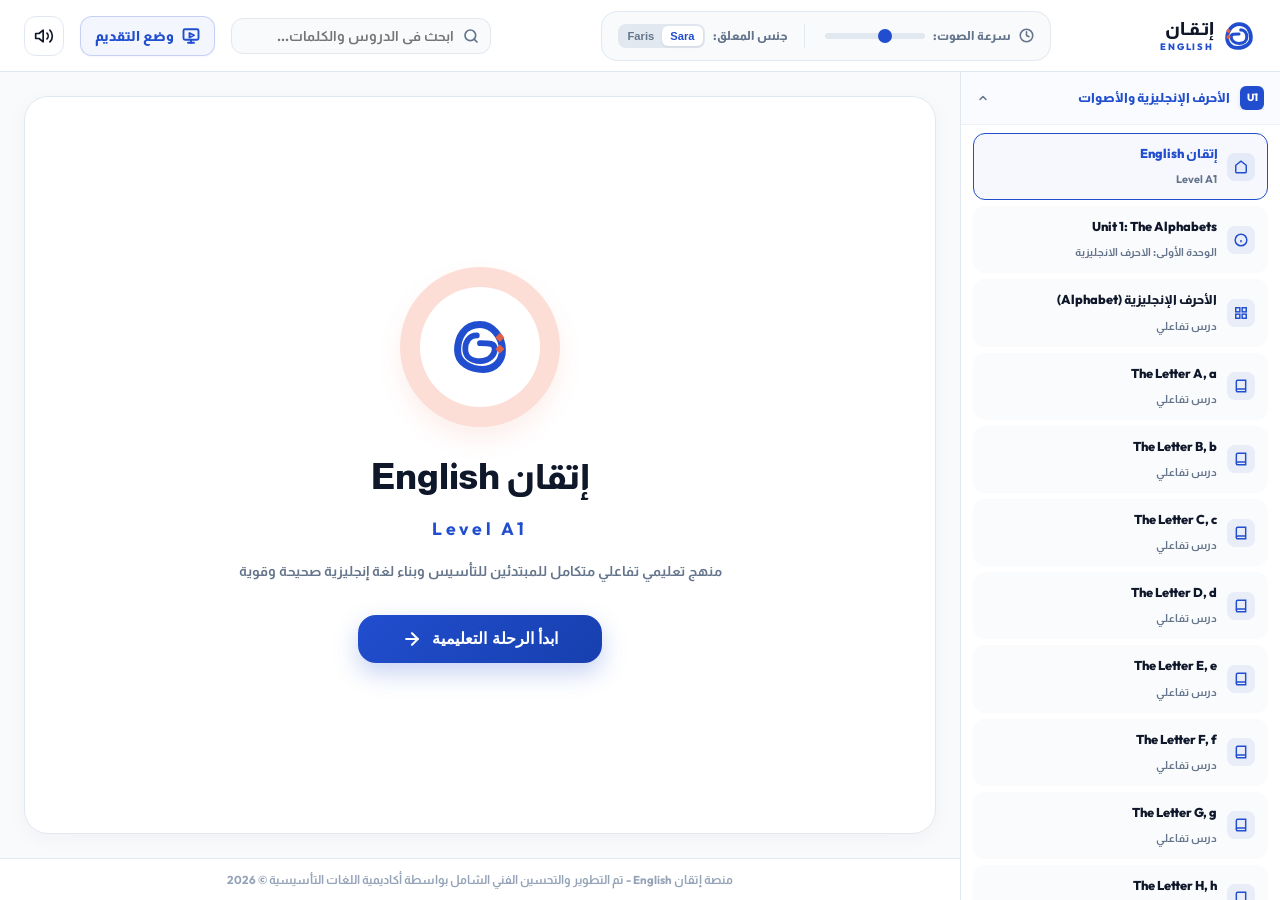
==== commit 06bcafd3: "First Step" ====
--- a/index.html
+++ b/index.html
@@ -4,7 +4,7 @@
   
   <meta name="viewport" content="width=device-width, initial-scale=1.0">
   <title>إتقان English - العرض التفاعلي الشامل</title>
-  <link rel="stylesheet" href="./tryy_files/style.css">
+  <link rel="stylesheet" href="./Foundation_Course-html_files/style.css">
 </head>
 <body>
 
@@ -35,7 +35,7 @@
             <rect x="76" y="48" width="10" height="10" transform="rotate(45 81 53)" fill="#e06045"></rect>
           </svg>
           <div style="display: flex; flex-direction: column; text-align: right; user-select: none;">
-       <span style="font-family: 'Almarai', sans-serif; font-size: 1.15rem; font-weight: 900; color: #0f172a; line-height: 1;">إتـقـان</span>
+<span style="font-family: 'Almarai', sans-serif; font-size: 1.15rem; font-weight: 900; color: #0f172a; line-height: 1;">إتـقـان</span>
 <span style="font-family: 'Outfit', sans-serif; font-size: 0.58rem; font-weight: 800; color: var(--brand-blue); letter-spacing: 0.2em; line-height: 1; margin-top: 3px;">ENGLISH</span>
           </div>
         </div>
@@ -51,8 +51,8 @@
         <div class="voice-control-item" style="border-right: 1px solid var(--border-slate); padding-right: 16px;">
           <span>جنس المعلق:</span>
           <div class="toggle-group">
-            <button class="toggle-item active" id="toggle-female">أنثى (Zira)</button>
-            <button class="toggle-item" id="toggle-male">ذكر (David)</button>
+            <button class="toggle-item" id="toggle-female">Sara</button>
+            <button class="toggle-item active" id="toggle-male">Faris</button>
           </div>
         </div>
       </div>
@@ -68,11 +68,17 @@
 
         <!-- Presenter Mode Button -->
         <button class="icon-btn" id="presenter-btn" title="وضع ملء الشاشة والتقديم">
-          <svg width="20" height="20" viewBox="0 0 24 24" fill="none" stroke="currentColor" stroke-width="2" stroke-linecap="round" stroke-linejoin="round" xmlns="http://www.w3.org/2000/svg"><path d="M3 3h7v7H3zM14 3h7v7h-7zM14 14h7v7h-7zM3 14h7v7H3z"></path></svg>
+          <svg class="presenter-icon" width="18" height="18" viewBox="0 0 24 24" fill="none" stroke="currentColor" stroke-width="2.5" stroke-linecap="round" stroke-linejoin="round" xmlns="http://www.w3.org/2000/svg">
+            <rect x="2" y="3" width="20" height="14" rx="2" ry="2"></rect>
+            <line x1="8" y1="21" x2="16" y2="21"></line>
+            <line x1="12" y1="17" x2="12" y2="21"></line>
+            <polygon points="10 8 16 11 10 14 10 8"></polygon>
+          </svg>
+          <span class="btn-label-text">وضع التقديم</span>
         </button>
 
         <!-- Audio mute Button -->
-        <button class="icon-btn" id="mute-btn" title="كتم / تفعيل الصوت"><svg width="20" height="20" viewBox="0 0 24 24" fill="none" stroke="currentColor" stroke-width="2" stroke-linecap="round" stroke-linejoin="round" xmlns="http://www.w3.org/2000/svg"><path d="M12 1a3 3 0 0 0-3 3v8a3 3 0 0 0 6 0V4a3 3 0 0 0-3-3z"></path><path d="M19 10v1a7 7 0 0 1-14 0v-1"></path><line x1="12" y1="19" x2="12" y2="23"></line><line x1="8" y1="23" x2="16" y2="23"></line></svg></button>
+        <button class="icon-btn" id="mute-btn" title="كتم / تفعيل الصوت"><svg width="20" height="20" viewBox="0 0 24 24" fill="none" stroke="currentColor" stroke-width="2" stroke-linecap="round" stroke-linejoin="round" xmlns="http://www.w3.org/2000/svg"><polygon points="11 5 6 9 2 9 2 15 6 15 11 19 11 5"></polygon><path d="M15.54 8.46a5 5 0 0 1 0 7.07"></path><path d="M19.07 4.93a10 10 0 0 1 0 14.14"></path></svg></button>
       </div>
     </header>
 
@@ -464,34 +470,56 @@
               <svg width="14" height="14" viewBox="0 0 24 24" fill="none" stroke="currentColor" stroke-width="2.5"><circle cx="12" cy="12" r="10"></circle><path d="M9.09 9a3 3 0 0 1 5.83 1c0 2-3 3-3 3"></path><line x1="12" y1="17" x2="12.01" y2="17"></line></svg>
             </span>
             <div class="slide-item-info">
-              <h4 class="slide-item-title">اختبار الوحدة الأولى - السؤال 1: الحروف الصامتة</h4>
-              <span class="slide-item-subtitle">درس تفاعلي</span>
-            </div>
-          </div>
-          
-        </div><div class="slide-item ">
-          <div class="slide-item-right">
-            <span class="slide-item-icon" style="background-color: rgba(234, 152, 53, 0.08); color: var(--brand-yellow);">
-              <svg width="14" height="14" viewBox="0 0 24 24" fill="none" stroke="currentColor" stroke-width="2.5"><circle cx="12" cy="12" r="10"></circle><path d="M9.09 9a3 3 0 0 1 5.83 1c0 2-3 3-3 3"></path><line x1="12" y1="17" x2="12.01" y2="17"></line></svg>
-            </span>
-            <div class="slide-item-info">
-              <h4 class="slide-item-title">اختبار الوحدة الأولى - السؤال 2: الأصوات المركبة</h4>
-              <span class="slide-item-subtitle">درس تفاعلي</span>
-            </div>
-          </div>
-          
-        </div><div class="slide-item ">
-          <div class="slide-item-right">
-            <span class="slide-item-icon" style="background-color: rgba(234, 152, 53, 0.08); color: var(--brand-yellow);">
-              <svg width="14" height="14" viewBox="0 0 24 24" fill="none" stroke="currentColor" stroke-width="2.5"><circle cx="12" cy="12" r="10"></circle><path d="M9.09 9a3 3 0 0 1 5.83 1c0 2-3 3-3 3"></path><line x1="12" y1="17" x2="12.01" y2="17"></line></svg>
-            </span>
-            <div class="slide-item-info">
-              <h4 class="slide-item-title">اختبار الوحدة الأولى - السؤال 3: قواعد نطق الحروف</h4>
-              <span class="slide-item-subtitle">درس تفاعلي</span>
-            </div>
-          </div>
-          
-        </div></div></div><div class="sidebar-unit-section " data-unit-id="2"><div class="sidebar-unit-header ">
+              <h4 class="slide-item-title">اختبار الوحدة الأولى - السؤال 1: استماع وتمييز</h4>
+              <span class="slide-item-subtitle">درس تفاعلي</span>
+            </div>
+          </div>
+          
+        </div><div class="slide-item ">
+          <div class="slide-item-right">
+            <span class="slide-item-icon" style="background-color: rgba(234, 152, 53, 0.08); color: var(--brand-yellow);">
+              <svg width="14" height="14" viewBox="0 0 24 24" fill="none" stroke="currentColor" stroke-width="2.5"><circle cx="12" cy="12" r="10"></circle><path d="M9.09 9a3 3 0 0 1 5.83 1c0 2-3 3-3 3"></path><line x1="12" y1="17" x2="12.01" y2="17"></line></svg>
+            </span>
+            <div class="slide-item-info">
+              <h4 class="slide-item-title">اختبار الوحدة الأولى - السؤال 2: استماع وتمييز</h4>
+              <span class="slide-item-subtitle">درس تفاعلي</span>
+            </div>
+          </div>
+          
+        </div><div class="slide-item ">
+          <div class="slide-item-right">
+            <span class="slide-item-icon" style="background-color: rgba(234, 152, 53, 0.08); color: var(--brand-yellow);">
+              <svg width="14" height="14" viewBox="0 0 24 24" fill="none" stroke="currentColor" stroke-width="2.5"><circle cx="12" cy="12" r="10"></circle><path d="M9.09 9a3 3 0 0 1 5.83 1c0 2-3 3-3 3"></path><line x1="12" y1="17" x2="12.01" y2="17"></line></svg>
+            </span>
+            <div class="slide-item-info">
+              <h4 class="slide-item-title">اختبار الوحدة الأولى - السؤال 3: استماع للأصوات المركبة</h4>
+              <span class="slide-item-subtitle">درس تفاعلي</span>
+            </div>
+          </div>
+          
+        </div><div class="slide-item ">
+          <div class="slide-item-right">
+            <span class="slide-item-icon" style="background-color: rgba(234, 152, 53, 0.08); color: var(--brand-yellow);">
+              <svg width="14" height="14" viewBox="0 0 24 24" fill="none" stroke="currentColor" stroke-width="2.5"><circle cx="12" cy="12" r="10"></circle><path d="M9.09 9a3 3 0 0 1 5.83 1c0 2-3 3-3 3"></path><line x1="12" y1="17" x2="12.01" y2="17"></line></svg>
+            </span>
+            <div class="slide-item-info">
+              <h4 class="slide-item-title">اختبار الوحدة الأولى - السؤال 4: استماع للأصوات المركبة</h4>
+              <span class="slide-item-subtitle">درس تفاعلي</span>
+            </div>
+          </div>
+          
+        </div><div class="slide-item ">
+          <div class="slide-item-right">
+            <span class="slide-item-icon" style="background-color: rgba(234, 152, 53, 0.08); color: var(--brand-yellow);">
+              <svg width="14" height="14" viewBox="0 0 24 24" fill="none" stroke="currentColor" stroke-width="2.5"><circle cx="12" cy="12" r="10"></circle><path d="M9.09 9a3 3 0 0 1 5.83 1c0 2-3 3-3 3"></path><line x1="12" y1="17" x2="12.01" y2="17"></line></svg>
+            </span>
+            <div class="slide-item-info">
+              <h4 class="slide-item-title">اختبار الوحدة الأولى - السؤال 5: استماع للأصوات المركبة</h4>
+              <span class="slide-item-subtitle">درس تفاعلي</span>
+            </div>
+          </div>
+          
+        </div></div></div><div class="sidebar-unit-section expanded" data-unit-id="2"><div class="sidebar-unit-header ">
         <div class="unit-header-title-box">
           <span class="unit-header-badge">U2</span>
           <span class="unit-header-text">فعل الكينونة</span>
@@ -499,7 +527,7 @@
         <span class="unit-chevron">
           <svg width="12" height="12" viewBox="0 0 24 24" fill="none" stroke="currentColor" stroke-width="3" stroke-linecap="round" stroke-linejoin="round" xmlns="http://www.w3.org/2000/svg"><polyline points="6 9 12 15 18 9"></polyline></svg>
         </span>
-      </div><div class="sidebar-unit-lessons" style="display: none;"><div class="slide-item ">
+      </div><div class="sidebar-unit-lessons" style="display: block;"><div class="slide-item ">
           <div class="slide-item-right">
             <span class="slide-item-icon" style="background-color: rgba(33, 78, 207, 0.08); color: var(--brand-blue);">
               <svg width="14" height="14" viewBox="0 0 24 24" fill="none" stroke="currentColor" stroke-width="2.5"><circle cx="12" cy="12" r="10"></circle><line x1="12" y1="16" x2="12" y2="12"></line><line x1="12" y1="8" x2="12.01" y2="8"></line></svg>
@@ -587,7 +615,7 @@
             </div>
           </div>
           
-        </div></div></div><div class="sidebar-unit-section " data-unit-id="3"><div class="sidebar-unit-header ">
+        </div></div></div><div class="sidebar-unit-section expanded" data-unit-id="3"><div class="sidebar-unit-header ">
         <div class="unit-header-title-box">
           <span class="unit-header-badge">U3</span>
           <span class="unit-header-text">أجزاء الكلام الأساسية</span>
@@ -595,7 +623,7 @@
         <span class="unit-chevron">
           <svg width="12" height="12" viewBox="0 0 24 24" fill="none" stroke="currentColor" stroke-width="3" stroke-linecap="round" stroke-linejoin="round" xmlns="http://www.w3.org/2000/svg"><polyline points="6 9 12 15 18 9"></polyline></svg>
         </span>
-      </div><div class="sidebar-unit-lessons" style="display: none;"><div class="slide-item ">
+      </div><div class="sidebar-unit-lessons" style="display: block;"><div class="slide-item ">
           <div class="slide-item-right">
             <span class="slide-item-icon" style="background-color: rgba(33, 78, 207, 0.08); color: var(--brand-blue);">
               <svg width="14" height="14" viewBox="0 0 24 24" fill="none" stroke="currentColor" stroke-width="2.5"><circle cx="12" cy="12" r="10"></circle><line x1="12" y1="16" x2="12" y2="12"></line><line x1="12" y1="8" x2="12.01" y2="8"></line></svg>
@@ -1083,7 +1111,7 @@
             <div class="cover-subtitle">Level A1</div>
             <p class="cover-desc">منهج تعليمي تفاعلي متكامل للمبتدئين للتأسيس وبناء لغة إنجليزية صحيحة وقوية</p>
             <button class="start-btn" id="cover-start-btn">
-              ابدأ الآن الرحلة التعليمية
+              ابدأ الرحلة التعليمية
               <svg width="20" height="20" viewBox="0 0 24 24" fill="none" stroke="currentColor" stroke-width="2.5" stroke-linecap="round" stroke-linejoin="round" xmlns="http://www.w3.org/2000/svg"><line x1="5" y1="12" x2="19" y2="12"></line><polyline points="12 5 19 12 12 19"></polyline></svg>
             </button>
           </div>
@@ -1091,17 +1119,17 @@
         </div>
 
         <!-- Progress bar and indicators at projector bottom margin -->
-        <div class="timeline-bar-container">
+        <div class="timeline-bar-container" style="display: none;">
           <div class="timeline-active-segment" id="timeline-segment" style="width: 0%;"></div>
           <span class="timeline-pulse-dot" id="timeline-dot" style="left: calc(0% - 7px);"></span>
         </div>
 
         <!-- Steer navigation footer -->
-        <footer class="slide-footer">
+        <footer class="slide-footer" style="display: none;">
           <button class="steer-btn btn-primary" id="next-btn">التالي <svg width="16" height="16" viewBox="0 0 24 24" fill="none" stroke="currentColor" stroke-width="2.5" stroke-linecap="round" stroke-linejoin="round"><polyline points="9 18 15 12 9 6"></polyline></svg></button>
 
           <!-- Dot navigation carousel indicator -->
-          <div class="carousel-indicators" id="dot-indicators"><button class="indicator-dot" title="إتقان English" style="width: 24px; background-color: var(--brand-blue);"></button><button class="indicator-dot" title="Unit 1: The Alphabets" style="width: 8px; background-color: rgba(148, 163, 184, 0.4);"></button><button class="indicator-dot" title="الأحرف الإنجليزية (Alphabet)" style="width: 8px; background-color: rgba(148, 163, 184, 0.4);"></button><button class="indicator-dot" title="The Letter A, a" style="width: 8px; background-color: rgba(148, 163, 184, 0.4);"></button><button class="indicator-dot" title="The Letter B, b" style="width: 8px; background-color: rgba(148, 163, 184, 0.4);"></button><button class="indicator-dot" title="The Letter C, c" style="width: 8px; background-color: rgba(148, 163, 184, 0.4);"></button><button class="indicator-dot" title="The Letter D, d" style="width: 8px; background-color: rgba(148, 163, 184, 0.4);"></button><button class="indicator-dot" title="The Letter E, e" style="width: 8px; background-color: rgba(148, 163, 184, 0.4);"></button><button class="indicator-dot" title="The Letter F, f" style="width: 8px; background-color: rgba(148, 163, 184, 0.4);"></button><button class="indicator-dot" title="The Letter G, g" style="width: 8px; background-color: rgba(148, 163, 184, 0.4);"></button><button class="indicator-dot" title="The Letter H, h" style="width: 8px; background-color: rgba(148, 163, 184, 0.4);"></button><button class="indicator-dot" title="The Letter I, i" style="width: 8px; background-color: rgba(148, 163, 184, 0.4);"></button><button class="indicator-dot" title="The Letter J, j" style="width: 8px; background-color: rgba(148, 163, 184, 0.4);"></button><button class="indicator-dot" title="The Letter K, k" style="width: 8px; background-color: rgba(148, 163, 184, 0.4);"></button><button class="indicator-dot" title="The Letter L, l" style="width: 8px; background-color: rgba(148, 163, 184, 0.4);"></button><button class="indicator-dot" title="The Letter M, m" style="width: 8px; background-color: rgba(148, 163, 184, 0.4);"></button><button class="indicator-dot" title="The Letter N, n" style="width: 8px; background-color: rgba(148, 163, 184, 0.4);"></button><button class="indicator-dot" title="The Letter O, o" style="width: 8px; background-color: rgba(148, 163, 184, 0.4);"></button><button class="indicator-dot" title="The Letter P, p" style="width: 8px; background-color: rgba(148, 163, 184, 0.4);"></button><button class="indicator-dot" title="The Letter Q, q" style="width: 8px; background-color: rgba(148, 163, 184, 0.4);"></button><button class="indicator-dot" title="The Letter R, r" style="width: 8px; background-color: rgba(148, 163, 184, 0.4);"></button><button class="indicator-dot" title="The Letter S, s" style="width: 8px; background-color: rgba(148, 163, 184, 0.4);"></button><button class="indicator-dot" title="The Letter T, t" style="width: 8px; background-color: rgba(148, 163, 184, 0.4);"></button><button class="indicator-dot" title="The Letter U, u" style="width: 8px; background-color: rgba(148, 163, 184, 0.4);"></button><button class="indicator-dot" title="The Letter V, v" style="width: 8px; background-color: rgba(148, 163, 184, 0.4);"></button><button class="indicator-dot" title="The Letter W, w" style="width: 8px; background-color: rgba(148, 163, 184, 0.4);"></button><button class="indicator-dot" title="The Letter X, x" style="width: 8px; background-color: rgba(148, 163, 184, 0.4);"></button><button class="indicator-dot" title="The Letter Y, y" style="width: 8px; background-color: rgba(148, 163, 184, 0.4);"></button><button class="indicator-dot" title="The Letter Z, z" style="width: 8px; background-color: rgba(148, 163, 184, 0.4);"></button><button class="indicator-dot" title="درس الأصوات في اللغة الإنجليزية" style="width: 8px; background-color: rgba(148, 163, 184, 0.4);"></button><button class="indicator-dot" title="أصوات الحروف المركبة (Compound Sounds)" style="width: 8px; background-color: rgba(148, 163, 184, 0.4);"></button><button class="indicator-dot" title="الحروف الصامتة (Silent Letters)" style="width: 8px; background-color: rgba(148, 163, 184, 0.4);"></button><button class="indicator-dot" title="اختبار الوحدة الأولى - السؤال 1: الحروف الصامتة" style="width: 8px; background-color: rgba(148, 163, 184, 0.4);"></button><button class="indicator-dot" title="اختبار الوحدة الأولى - السؤال 2: الأصوات المركبة" style="width: 8px; background-color: rgba(148, 163, 184, 0.4);"></button><button class="indicator-dot" title="اختبار الوحدة الأولى - السؤال 3: قواعد نطق الحروف" style="width: 8px; background-color: rgba(148, 163, 184, 0.4);"></button></div>
+          <div class="carousel-indicators" id="dot-indicators"><button class="indicator-dot" title="إتقان English" style="width: 24px; background-color: var(--brand-blue);"></button><button class="indicator-dot" title="Unit 1: The Alphabets" style="width: 8px; background-color: rgba(148, 163, 184, 0.4);"></button><button class="indicator-dot" title="الأحرف الإنجليزية (Alphabet)" style="width: 8px; background-color: rgba(148, 163, 184, 0.4);"></button><button class="indicator-dot" title="The Letter A, a" style="width: 8px; background-color: rgba(148, 163, 184, 0.4);"></button><button class="indicator-dot" title="The Letter B, b" style="width: 8px; background-color: rgba(148, 163, 184, 0.4);"></button><button class="indicator-dot" title="The Letter C, c" style="width: 8px; background-color: rgba(148, 163, 184, 0.4);"></button><button class="indicator-dot" title="The Letter D, d" style="width: 8px; background-color: rgba(148, 163, 184, 0.4);"></button><button class="indicator-dot" title="The Letter E, e" style="width: 8px; background-color: rgba(148, 163, 184, 0.4);"></button><button class="indicator-dot" title="The Letter F, f" style="width: 8px; background-color: rgba(148, 163, 184, 0.4);"></button><button class="indicator-dot" title="The Letter G, g" style="width: 8px; background-color: rgba(148, 163, 184, 0.4);"></button><button class="indicator-dot" title="The Letter H, h" style="width: 8px; background-color: rgba(148, 163, 184, 0.4);"></button><button class="indicator-dot" title="The Letter I, i" style="width: 8px; background-color: rgba(148, 163, 184, 0.4);"></button><button class="indicator-dot" title="The Letter J, j" style="width: 8px; background-color: rgba(148, 163, 184, 0.4);"></button><button class="indicator-dot" title="The Letter K, k" style="width: 8px; background-color: rgba(148, 163, 184, 0.4);"></button><button class="indicator-dot" title="The Letter L, l" style="width: 8px; background-color: rgba(148, 163, 184, 0.4);"></button><button class="indicator-dot" title="The Letter M, m" style="width: 8px; background-color: rgba(148, 163, 184, 0.4);"></button><button class="indicator-dot" title="The Letter N, n" style="width: 8px; background-color: rgba(148, 163, 184, 0.4);"></button><button class="indicator-dot" title="The Letter O, o" style="width: 8px; background-color: rgba(148, 163, 184, 0.4);"></button><button class="indicator-dot" title="The Letter P, p" style="width: 8px; background-color: rgba(148, 163, 184, 0.4);"></button><button class="indicator-dot" title="The Letter Q, q" style="width: 8px; background-color: rgba(148, 163, 184, 0.4);"></button><button class="indicator-dot" title="The Letter R, r" style="width: 8px; background-color: rgba(148, 163, 184, 0.4);"></button><button class="indicator-dot" title="The Letter S, s" style="width: 8px; background-color: rgba(148, 163, 184, 0.4);"></button><button class="indicator-dot" title="The Letter T, t" style="width: 8px; background-color: rgba(148, 163, 184, 0.4);"></button><button class="indicator-dot" title="The Letter U, u" style="width: 8px; background-color: rgba(148, 163, 184, 0.4);"></button><button class="indicator-dot" title="The Letter V, v" style="width: 8px; background-color: rgba(148, 163, 184, 0.4);"></button><button class="indicator-dot" title="The Letter W, w" style="width: 8px; background-color: rgba(148, 163, 184, 0.4);"></button><button class="indicator-dot" title="The Letter X, x" style="width: 8px; background-color: rgba(148, 163, 184, 0.4);"></button><button class="indicator-dot" title="The Letter Y, y" style="width: 8px; background-color: rgba(148, 163, 184, 0.4);"></button><button class="indicator-dot" title="The Letter Z, z" style="width: 8px; background-color: rgba(148, 163, 184, 0.4);"></button><button class="indicator-dot" title="درس الأصوات في اللغة الإنجليزية" style="width: 8px; background-color: rgba(148, 163, 184, 0.4);"></button><button class="indicator-dot" title="أصوات الحروف المركبة (Compound Sounds)" style="width: 8px; background-color: rgba(148, 163, 184, 0.4);"></button><button class="indicator-dot" title="الحروف الصامتة (Silent Letters)" style="width: 8px; background-color: rgba(148, 163, 184, 0.4);"></button><button class="indicator-dot" title="اختبار الوحدة الأولى - السؤال 1: استماع وتمييز" style="width: 8px; background-color: rgba(148, 163, 184, 0.4);"></button><button class="indicator-dot" title="اختبار الوحدة الأولى - السؤال 2: استماع وتمييز" style="width: 8px; background-color: rgba(148, 163, 184, 0.4);"></button><button class="indicator-dot" title="اختبار الوحدة الأولى - السؤال 3: استماع للأصوات المركبة" style="width: 8px; background-color: rgba(148, 163, 184, 0.4);"></button><button class="indicator-dot" title="اختبار الوحدة الأولى - السؤال 4: استماع للأصوات المركبة" style="width: 8px; background-color: rgba(148, 163, 184, 0.4);"></button><button class="indicator-dot" title="اختبار الوحدة الأولى - السؤال 5: استماع للأصوات المركبة" style="width: 8px; background-color: rgba(148, 163, 184, 0.4);"></button></div>
 
           <button class="steer-btn" id="prev-btn" disabled="">
             <svg width="16" height="16" viewBox="0 0 24 24" fill="none" stroke="currentColor" stroke-width="2.5" stroke-linecap="round" stroke-linejoin="round" xmlns="http://www.w3.org/2000/svg"><polyline points="15 18 9 12 15 6"></polyline></svg>
@@ -1119,8 +1147,8 @@
   </div>
 
   <!-- Loaded educational datasets and core controllers scripts -->
-  <script src="./tryy_files/slidesData.js.download"></script>
-  <script src="./tryy_files/script.js.download"></script>
+  <script src="./Foundation_Course-html_files/slidesData.js.download"></script>
+  <script src="./Foundation_Course-html_files/script.js.download"></script>
 <!-- Code injected by live-server -->
 <script>
 	// <![CDATA[  <-- For SVG support
--- a/Foundation_Course-html_files/style.css
+++ b/Foundation_Course-html_files/style.css
@@ -0,0 +1,2673 @@
+@import url('https://fonts.googleapis.com/css2?family=Almarai:wght@300;400;700;800&family=Cairo:wght@300;400;600;700;800;900&family=Outfit:wght@300;400;500;600;700;800;900&family=JetBrains+Mono:wght@400;500;700&display=swap');
+
+/* CSS Global Variable System matching Itqan Brand Guidelines */
+:root {
+  --brand-blue: #214ecf;
+  --brand-blue-hover: #173fae;
+  --brand-yellow: #ea9835;
+  --brand-lightblue: #84a5f2;
+  --brand-peach: #fcded6;
+  --brand-terracotta: #e06045;
+  
+  --bg-slate: #f8fafc;
+  --card-bg: #ffffff;
+  --border-slate: #e2e8f0;
+  --text-dark: #0f172a;
+  --text-muted: #64748b;
+  --text-light: #94a3b8;
+  --success-color: #10b981;
+  --error-color: #ef4444;
+  --warning-color: #f59e0b;
+  
+  --font-sans: "Outfit", "Almarai", "Cairo", system-ui, -apple-system, sans-serif;
+  --font-mono: "JetBrains Mono", monospace;
+  
+  --sidebar-width: 320px;
+  --header-height: 72px;
+}
+
+/* Base Resets & Typography */
+* {
+  box-sizing: border-box;
+  margin: 0;
+  padding: 0;
+  -webkit-tap-highlight-color: transparent;
+}
+
+body {
+  font-family: var(--font-sans);
+  background-color: var(--bg-slate);
+  color: var(--text-dark);
+  line-height: 1.5;
+  direction: rtl;
+  overflow: hidden; /* Lock viewport scroll for app-like feeling */
+  height: 100vh;
+  width: 100vw;
+}
+
+/* Scrollbars styling */
+::-webkit-scrollbar {
+  width: 8px;
+  height: 8px;
+}
+::-webkit-scrollbar-track {
+  background: rgba(241, 245, 249, 0.5);
+  border-radius: 4px;
+}
+::-webkit-scrollbar-thumb {
+  background: rgba(33, 78, 207, 0.25);
+  border-radius: 6px;
+}
+::-webkit-scrollbar-thumb:hover {
+  background: var(--brand-blue);
+}
+
+/* Main Layout Structure */
+.app-container {
+  display: flex;
+  flex-direction: column;
+  height: 100vh;
+  width: 100vw;
+  position: relative;
+}
+
+/* Top Navigation Bar */
+.top-header {
+  height: var(--header-height);
+  background-color: var(--card-bg);
+  border-bottom: 1px solid var(--border-slate);
+  display: flex;
+  align-items: center;
+  justify-content: space-between;
+  padding: 0 24px;
+  z-index: 50;
+  transition: transform 0.3s ease, opacity 0.3s ease;
+}
+
+.header-left {
+  display: flex;
+  align-items: center;
+  gap: 16px;
+}
+
+.header-right {
+  display: flex;
+  align-items: center;
+  gap: 16px;
+}
+
+/* Search Box Component */
+.search-container {
+  position: relative;
+  width: 260px;
+}
+
+.search-input {
+  width: 100%;
+  padding: 8px 36px 8px 12px;
+  border: 1px solid var(--border-slate);
+  border-radius: 12px;
+  font-family: var(--font-sans);
+  font-size: 0.85rem;
+  font-weight: 700;
+  outline: none;
+  background-color: #f8fafc;
+  transition: all 0.2s ease;
+}
+
+.search-input:focus {
+  border-color: var(--brand-blue);
+  background-color: #fff;
+  box-shadow: 0 0 0 3px rgba(33, 78, 207, 0.15);
+}
+
+.search-icon {
+  position: absolute;
+  top: 50%;
+  right: 12px;
+  transform: translateY(-50%);
+  color: var(--text-muted);
+  pointer-events: none;
+  width: 16px;
+  height: 16px;
+}
+
+.search-clear {
+  position: absolute;
+  top: 50%;
+  left: 10px;
+  transform: translateY(-50%);
+  background: none;
+  border: none;
+  cursor: pointer;
+  color: var(--text-muted);
+  font-size: 0.8rem;
+  padding: 2px;
+  display: none;
+  border-radius: 50%;
+}
+
+.search-clear:hover {
+  background-color: #f1f5f9;
+  color: var(--text-dark);
+}
+
+/* Controls Deck Buttons */
+.icon-btn {
+  background: none;
+  border: 1px solid var(--border-slate);
+  border-radius: 12px;
+  width: 40px;
+  height: 40px;
+  display: flex;
+  align-items: center;
+  justify-content: center;
+  cursor: pointer;
+  color: var(--text-dark);
+  transition: all 0.2s ease;
+  position: relative;
+}
+
+.icon-btn:hover {
+  background-color: #f1f5f9;
+  border-color: #cbd5e1;
+}
+
+.icon-btn.active {
+  background-color: rgba(33, 78, 207, 0.08);
+  border-color: var(--brand-blue);
+  color: var(--brand-blue);
+}
+
+#presenter-btn {
+  width: auto !important;
+  gap: 8px;
+  padding: 0 14px;
+  background-color: rgba(33, 78, 207, 0.05);
+  border: 1.5px solid rgba(33, 78, 207, 0.22);
+  color: var(--brand-blue);
+  font-family: var(--font-sans);
+  font-size: 0.85rem;
+  font-weight: 800;
+  transition: all 0.25s cubic-bezier(0.4, 0, 0.2, 1);
+  box-shadow: 0 1px 2px rgba(33, 78, 207, 0.05);
+}
+
+#presenter-btn:hover {
+  background-color: var(--brand-blue);
+  border-color: var(--brand-blue);
+  color: #fff;
+  box-shadow: 0 4px 10px rgba(33, 78, 207, 0.2);
+  transform: translateY(-1px);
+}
+
+#presenter-btn:active {
+  transform: translateY(0);
+}
+
+#presenter-btn.active {
+  background-color: var(--brand-blue) !important;
+  border-color: var(--brand-blue) !important;
+  color: #fff !important;
+  box-shadow: inset 0 2px 4px rgba(0, 0, 0, 0.1) !important;
+}
+
+@media (max-width: 640px) {
+  #presenter-btn {
+    width: 40px !important;
+    padding: 0 !important;
+    justify-content: center;
+  }
+  #presenter-btn .btn-label-text {
+    display: none;
+  }
+}
+
+.badge-count {
+  position: absolute;
+  top: -4px;
+  right: -4px;
+  background-color: var(--brand-yellow);
+  color: #fff;
+  font-size: 0.7rem;
+  font-weight: 900;
+  min-width: 18px;
+  height: 18px;
+  border-radius: 10px;
+  display: flex;
+  align-items: center;
+  justify-content: center;
+  padding: 0 4px;
+  border: 2px solid #fff;
+}
+
+/* Main Workspace Panel */
+.workspace-body {
+  display: flex;
+  flex: 1;
+  overflow: hidden; /* Enable sub-scrolling where appropriate */
+  position: relative;
+}
+
+/* Sidebar (Slide Directory) */
+.sidebar {
+  width: var(--sidebar-width);
+  background-color: var(--card-bg);
+  border-left: 1px solid var(--border-slate);
+  display: flex;
+  flex-direction: column;
+  height: 100%;
+  z-index: 40;
+  transition: transform 0.3s cubic-bezier(0.4, 0, 0.2, 1);
+}
+
+/* Unit Selector Filters */
+.unit-filter-container {
+  padding: 16px;
+  border-bottom: 1px solid var(--border-slate);
+  background-color: #fafbfc;
+}
+
+.filter-title {
+  font-size: 0.8rem;
+  font-weight: 800;
+  color: var(--text-muted);
+  margin-bottom: 10px;
+}
+
+.unit-grid {
+  display: grid;
+  grid-template-cols: repeat(3, 1fr);
+  gap: 8px;
+}
+
+.unit-btn {
+  background-color: #fff;
+  border: 1px solid var(--border-slate);
+  border-radius: 12px;
+  padding: 8px 4px;
+  font-size: 0.75rem;
+  font-weight: 800;
+  cursor: pointer;
+  text-align: center;
+  transition: all 0.2s ease;
+  color: var(--text-dark);
+}
+
+.unit-btn:hover {
+  background-color: #f8fafc;
+  border-color: #cbd5e1;
+}
+
+.unit-btn.active {
+  background-color: var(--brand-blue);
+  color: #fff;
+  border-color: var(--brand-blue);
+  box-shadow: 0 4px 12px rgba(33, 78, 207, 0.2);
+}
+
+/* Slide Directory List */
+.slide-list-container {
+  flex: 1;
+  overflow-y: auto;
+  padding: 12px 16px;
+}
+
+.slide-item {
+  display: flex;
+  align-items: center;
+  justify-content: space-between;
+  padding: 10px 12px;
+  margin-bottom: 8px;
+  border-radius: 12px;
+  border: 1px solid transparent;
+  cursor: pointer;
+  transition: all 0.2s ease;
+  text-align: right;
+  background-color: #f8fafc;
+}
+
+.slide-item:hover {
+  background-color: #f1f5f9;
+}
+
+.slide-item.active {
+  background-color: rgba(33, 78, 207, 0.05);
+  border-color: var(--brand-blue);
+}
+
+.slide-item-right {
+  display: flex;
+  align-items: center;
+  gap: 10px;
+  overflow: hidden;
+  flex: 1;
+}
+
+.slide-item-icon {
+  width: 28px;
+  height: 28px;
+  border-radius: 8px;
+  display: flex;
+  align-items: center;
+  justify-content: center;
+  flex-shrink: 0;
+}
+
+.slide-item-info {
+  overflow: hidden;
+  white-space: nowrap;
+  text-overflow: ellipsis;
+  flex: 1;
+}
+
+.slide-item-title {
+  font-size: 0.8rem;
+  font-weight: 800;
+  color: var(--text-dark);
+  margin-bottom: 2px;
+  overflow: hidden;
+  text-overflow: ellipsis;
+}
+
+.slide-item-subtitle {
+  font-size: 0.68rem;
+  font-weight: 700;
+  color: var(--text-muted);
+}
+
+.slide-item.active .slide-item-title {
+  color: var(--brand-blue);
+}
+
+.slide-item-badge {
+  font-size: 0.65rem;
+  font-weight: 800;
+  padding: 2px 6px;
+  border-radius: 6px;
+  background-color: var(--border-slate);
+  color: var(--text-muted);
+}
+
+/* Projector Core Container (Slide Viewport) */
+.projector-viewport {
+  flex: 1;
+  display: flex;
+  flex-direction: column;
+  background-color: var(--bg-slate);
+  overflow: hidden;
+  position: relative;
+  transition: all 0.3s ease;
+}
+
+/* The actual slide frame */
+.slide-frame {
+  flex: 1;
+  overflow-y: auto;
+  padding: 24px;
+  display: flex;
+  flex-direction: column;
+}
+
+.slide-card {
+  background-color: var(--card-bg);
+  border-radius: 24px;
+  border: 1px solid var(--border-slate);
+  box-shadow: 0 4px 20px rgba(15, 23, 42, 0.04);
+  padding: 32px;
+  flex: 1;
+  display: flex;
+  flex-direction: column;
+  position: relative;
+  min-height: 480px;
+  transition: transform 0.3s cubic-bezier(0.4, 0, 0.2, 1), opacity 0.3s ease;
+}
+
+/* Action Deck (Floating on card upper margins) */
+.slide-action-deck {
+  position: absolute;
+  top: 24px;
+  left: 24px;
+  display: flex;
+  align-items: center;
+  gap: 12px;
+  z-index: 10;
+}
+
+.circle-btn {
+  width: 38px;
+  height: 38px;
+  border-radius: 50%;
+  background-color: #f1f5f9;
+  border: none;
+  display: flex;
+  align-items: center;
+  justify-content: center;
+  cursor: pointer;
+  color: var(--text-muted);
+  transition: all 0.2s ease;
+}
+
+.circle-btn:hover {
+  background-color: #e2e8f0;
+  color: var(--text-dark);
+}
+
+.circle-btn.bookmarked {
+  background-color: rgba(234, 152, 53, 0.15);
+  color: var(--brand-yellow);
+}
+
+/* LOWER FOOTER PROGRESS & STEERING DECK */
+.slide-footer {
+  height: 72px;
+  background-color: var(--card-bg);
+  border-top: 1px solid var(--border-slate);
+  display: flex;
+  align-items: center;
+  justify-content: space-between;
+  padding: 0 24px;
+  z-index: 30;
+}
+
+.steer-btn {
+  background-color: var(--card-bg);
+  border: 1px solid var(--border-slate);
+  border-radius: 16px;
+  padding: 10px 20px;
+  font-size: 0.85rem;
+  font-weight: 800;
+  cursor: pointer;
+  color: var(--text-dark);
+  display: flex;
+  align-items: center;
+  gap: 8px;
+  transition: all 0.2s ease;
+  user-select: none;
+}
+
+.steer-btn:hover:not(:disabled) {
+  background-color: #f1f5f9;
+}
+
+.steer-btn:active:not(:disabled) {
+  transform: scale(0.98);
+}
+
+.steer-btn:disabled {
+  opacity: 0.4;
+  cursor: not-allowed;
+}
+
+.steer-btn.btn-primary {
+  background-color: var(--brand-blue);
+  color: #fff;
+  border-color: var(--brand-blue);
+  box-shadow: 0 4px 12px rgba(33, 78, 207, 0.15);
+}
+
+.steer-btn.btn-primary:hover:not(:disabled) {
+  background-color: var(--brand-blue-hover);
+}
+
+.carousel-indicators {
+  display: flex;
+  align-items: center;
+  justify-content: center;
+  gap: 6px;
+  flex-wrap: wrap;
+  max-width: 50%;
+  direction: ltr;
+}
+
+.indicator-dot {
+  height: 8px;
+  border-radius: 4px;
+  background-color: rgba(148, 163, 184, 0.4);
+  border: none;
+  cursor: pointer;
+  transition: all 0.25s ease;
+  padding: 0;
+}
+
+.indicator-dot:hover {
+  background-color: rgba(148, 163, 184, 0.8);
+}
+
+/* Timeline Progress Bar */
+.timeline-bar-container {
+  height: 6px;
+  background-color: #f1f5f9;
+  width: 100%;
+  position: relative;
+  display: flex;
+  direction: ltr;
+}
+
+.timeline-active-segment {
+  height: 100%;
+  background-color: var(--brand-blue);
+  transition: width 0.3s ease;
+}
+
+.timeline-pulse-dot {
+  position: absolute;
+  top: 50%;
+  transform: translateY(-50%);
+  width: 14px;
+  height: 14px;
+  background-color: var(--brand-yellow);
+  border: 2px solid #fff;
+  border-radius: 50%;
+  box-shadow: 0 2px 4px rgba(0,0,0,0.1);
+  transition: left 0.3s ease;
+}
+
+/* Sidebar Toggle Controls */
+.sidebar-toggle-btn {
+  display: none; /* Visible on responsive mobile screens */
+}
+
+/* Voice Settings Control Drawer */
+.voice-deck {
+  background-color: #f8fafc;
+  border: 1px solid var(--border-slate);
+  padding: 12px 16px;
+  border-radius: 16px;
+  display: flex;
+  align-items: center;
+  gap: 20px;
+}
+
+.voice-control-item {
+  display: flex;
+  align-items: center;
+  gap: 8px;
+  font-size: 0.75rem;
+  font-weight: 800;
+  color: var(--text-muted);
+}
+
+.rate-slider {
+  -webkit-appearance: none;
+  width: 100px;
+  height: 6px;
+  border-radius: 3px;
+  background: var(--border-slate);
+  outline: none;
+  cursor: pointer;
+}
+
+.rate-slider::-webkit-slider-thumb {
+  -webkit-appearance: none;
+  appearance: none;
+  width: 14px;
+  height: 14px;
+  border-radius: 50%;
+  background: var(--brand-blue);
+  cursor: pointer;
+}
+
+.toggle-group {
+  display: flex;
+  background-color: #e2e8f0;
+  padding: 2px;
+  border-radius: 8px;
+}
+
+.toggle-item {
+  border: none;
+  background: none;
+  padding: 4px 8px;
+  font-size: 0.7rem;
+  font-weight: 800;
+  border-radius: 6px;
+  cursor: pointer;
+  color: var(--text-muted);
+}
+
+.toggle-item.active {
+  background-color: #fff;
+  color: var(--brand-blue);
+  box-shadow: 0 1px 3px rgba(0,0,0,0.08);
+}
+
+
+/* ==========================================================================
+   SLIDE TYPE SPECIFIC STYLING
+   ========================================================================== */
+
+/* TYPE 1: COVER SLIDE */
+.cover-slide-content {
+  display: flex;
+  flex-direction: column;
+  align-items: center;
+  justify-content: center;
+  text-align: center;
+  flex: 1;
+  padding: 40px 0;
+}
+
+.cover-decor-ring {
+  width: 160px;
+  height: 160px;
+  border-radius: 50%;
+  background-color: var(--brand-peach);
+  display: flex;
+  align-items: center;
+  justify-content: center;
+  margin-bottom: 24px;
+  position: relative;
+  box-shadow: 0 12px 24px rgba(224, 96, 69, 0.1);
+}
+
+.cover-decor-inner {
+  width: 120px;
+  height: 120px;
+  border-radius: 50%;
+  background-color: #fff;
+  display: flex;
+  align-items: center;
+  justify-content: center;
+}
+
+.cover-title {
+  font-family: "Almarai", "Cairo", sans-serif;
+  font-size: 2.2rem;
+  font-weight: 850;
+  color: var(--text-dark);
+  margin-bottom: 12px;
+}
+
+.cover-subtitle {
+  font-size: 1.1rem;
+  font-weight: 700;
+  color: var(--brand-blue);
+  letter-spacing: 0.2em;
+  margin-bottom: 18px;
+}
+
+.cover-desc {
+  max-width: 500px;
+  color: var(--text-muted);
+  font-size: 0.9rem;
+  font-weight: 700;
+  line-height: 1.6;
+  margin-bottom: 32px;
+}
+
+.start-btn {
+  background: linear-gradient(135deg, var(--brand-blue), var(--brand-blue-hover));
+  color: #fff;
+  border: none;
+  padding: 14px 44px;
+  font-size: 1rem;
+  font-weight: 800;
+  border-radius: 18px;
+  cursor: pointer;
+  box-shadow: 0 10px 24px rgba(33, 78, 207, 0.25);
+  transition: all 0.25s ease;
+  display: flex;
+  align-items: center;
+  gap: 10px;
+}
+
+.start-btn:hover {
+  transform: translateY(-2px);
+  box-shadow: 0 12px 28px rgba(33, 78, 207, 0.35);
+}
+
+.start-btn:active {
+  transform: translateY(0);
+}
+
+/* TYPE 2: UNIT INTRO SLIDE */
+.intro-slide-header {
+  border-right: 4px solid var(--brand-blue);
+  padding-right: 16px;
+  margin-bottom: 24px;
+  text-align: right;
+}
+
+.intro-tag {
+  font-size: 0.75rem;
+  font-weight: 900;
+  color: var(--brand-blue);
+  text-transform: uppercase;
+  letter-spacing: 0.1em;
+}
+
+.intro-title {
+  font-size: 1.7rem;
+  font-weight: 850;
+  color: var(--text-dark);
+  margin-top: 4px;
+  margin-bottom: 6px;
+}
+
+.intro-desc {
+  font-size: 0.9rem;
+  color: var(--text-muted);
+  font-weight: 700;
+}
+
+.bullets-container {
+  display: flex;
+  flex-direction: column;
+  gap: 12px;
+  margin-top: 16px;
+}
+
+.bullet-row {
+  display: flex;
+  align-items: flex-start;
+  gap: 12px;
+  background-color: #f8fafc;
+  border: 1px solid var(--border-slate);
+  padding: 16px;
+  border-radius: 16px;
+  text-align: right;
+}
+
+.bullet-check-icon {
+  width: 22px;
+  height: 22px;
+  border-radius: 6px;
+  background-color: rgba(16, 185, 129, 0.1);
+  color: var(--success-color);
+  display: flex;
+  align-items: center;
+  justify-content: center;
+  flex-shrink: 0;
+  margin-top: 2px;
+}
+
+.bullet-text {
+  font-size: 0.9rem;
+  font-weight: 700;
+  color: #334155;
+  line-height: 1.5;
+}
+
+/* TYPE 3: GRID SLIDE (ALPHABET / NUMBERS) */
+.alphabet-grid {
+  display: grid;
+  grid-template-columns: repeat(auto-fill, minmax(62px, 1fr));
+  gap: 8px;
+  margin-top: 16px;
+  justify-content: center;
+  direction: ltr;
+}
+
+@media (max-width: 640px) {
+  .alphabet-grid {
+    grid-template-columns: repeat(auto-fill, minmax(48px, 1fr));
+    gap: 6px;
+  }
+}
+
+.alphabet-grid .alphabet-cell {
+  aspect-ratio: 1;
+  background-color: #fff;
+  border: 1.5px solid var(--border-slate);
+  border-radius: 12px;
+  display: flex;
+  flex-direction: column;
+  align-items: center;
+  justify-content: center;
+  cursor: pointer;
+  transition: all 0.2s cubic-bezier(0.4, 0, 0.2, 1);
+  position: relative;
+  padding: 4px;
+}
+
+.alphabet-grid .alphabet-cell:hover {
+  border-color: var(--brand-blue);
+  transform: translateY(-2px);
+  box-shadow: 0 4px 10px rgba(33, 78, 207, 0.08);
+}
+
+.alphabet-grid .alphabet-cell.active {
+  border-color: var(--brand-blue);
+  background-color: rgba(33, 78, 207, 0.04);
+  box-shadow: 0 0 0 3px rgba(33, 78, 207, 0.12);
+}
+
+.alphabet-grid .alphabet-cell .cell-letter {
+  font-size: 1.2rem;
+  font-weight: 800;
+  color: var(--text-dark);
+  line-height: 1;
+}
+
+@media (max-width: 640px) {
+  .alphabet-grid .alphabet-cell .cell-letter {
+    font-size: 1rem;
+  }
+}
+
+.alphabet-grid .alphabet-cell .cell-letter-sub {
+  font-size: 0.62rem;
+  font-weight: 700;
+  color: var(--brand-blue);
+  margin-top: 2px;
+}
+
+.alphabet-grid .alphabet-cell .grid-speaker {
+  position: absolute;
+  bottom: 4px;
+  left: 4px;
+  opacity: 0.2;
+  width: 9px;
+  height: 9px;
+  transition: opacity 0.2s;
+}
+
+.alphabet-grid .alphabet-cell:hover .grid-speaker {
+  opacity: 0.8;
+  color: var(--brand-blue);
+}
+
+.grid-container {
+  display: grid;
+  grid-template-cols: repeat(auto-fill, minmax(80px, 1fr));
+  gap: 12px;
+  margin-top: 16px;
+}
+
+.alphabet-cell {
+  aspect-ratio: 1;
+  background-color: #fff;
+  border: 1.5px solid var(--border-slate);
+  border-radius: 16px;
+  display: flex;
+  flex-direction: column;
+  align-items: center;
+  justify-content: center;
+  cursor: pointer;
+  transition: all 0.2s cubic-bezier(0.4, 0, 0.2, 1);
+  position: relative;
+}
+
+.alphabet-cell:hover {
+  border-color: var(--brand-blue);
+  transform: translateY(-2px);
+  box-shadow: 0 4px 12px rgba(33, 78, 207, 0.1);
+}
+
+.alphabet-cell.active {
+  border-color: var(--brand-blue);
+  background-color: rgba(33, 78, 207, 0.04);
+  box-shadow: 0 0 0 3px rgba(33, 78, 207, 0.15);
+}
+
+.cell-letter {
+  font-size: 1.5rem;
+  font-weight: 900;
+  color: var(--text-dark);
+}
+
+.cell-letter-sub {
+  font-size: 0.65rem;
+  font-weight: 800;
+  color: var(--brand-blue);
+  margin-top: 2px;
+}
+
+.grid-speaker {
+  position: absolute;
+  bottom: 8px;
+  left: 8px;
+  opacity: 0.3;
+  width: 12px;
+  height: 12px;
+  transition: opacity 0.2s;
+}
+
+.alphabet-cell:hover .grid-speaker {
+  opacity: 1;
+  color: var(--brand-blue);
+}
+
+/* TYPE 4: LETTER DETAIL SLIDE */
+.letter-detail-layout {
+  display: grid;
+  grid-template-cols: 1fr 1.6fr;
+  gap: 32px;
+  align-items: start;
+  flex: 1;
+}
+
+.letter-hero-box {
+  background-color: rgba(33, 78, 207, 0.03);
+  border: 2px dashed rgba(33, 78, 207, 0.2);
+  border-radius: 24px;
+  padding: 40px;
+  display: flex;
+  flex-direction: column;
+  align-items: center;
+  justify-content: center;
+  text-align: center;
+  height: 100%;
+  min-height: 320px;
+}
+
+.giant-letter {
+  font-size: 5rem;
+  font-weight: 900;
+  color: var(--brand-blue);
+  line-height: 1;
+  margin-bottom: 12px;
+  text-shadow: 0 4px 10px rgba(33, 78, 207, 0.15);
+}
+
+.letter-caption {
+  font-size: 0.95rem;
+  font-weight: 800;
+  color: var(--text-dark);
+  margin-bottom: 24px;
+}
+
+.vocal-waveform {
+  display: flex;
+  align-items: center;
+  justify-content: center;
+  gap: 3px;
+  height: 24px;
+  width: 80px;
+}
+
+.wave-bar {
+  width: 4px;
+  height: 4px;
+  background-color: var(--brand-blue);
+  border-radius: 2px;
+}
+
+.letter-examples-deck {
+  display: flex;
+  flex-direction: column;
+  gap: 12px;
+}
+
+.example-card {
+  background-color: #fff;
+  border: 1px solid var(--border-slate);
+  border-radius: 16px;
+  padding: 16px 20px;
+  display: flex;
+  align-items: center;
+  justify-content: space-between;
+  cursor: pointer;
+  transition: all 0.2s ease;
+  direction: ltr; /* Render standard reading flow for English examples */
+}
+
+.example-card:hover {
+  border-color: var(--brand-blue);
+  background-color: rgba(33, 78, 207, 0.01);
+  transform: translateX(4px);
+}
+
+.example-left {
+  display: flex;
+  align-items: center;
+  gap: 16px;
+}
+
+.example-emoji {
+  font-size: 1.8rem;
+  flex-shrink: 0;
+}
+
+.example-text {
+  display: flex;
+  flex-direction: column;
+  text-align: left;
+}
+
+.example-word-en {
+  font-size: 1.1rem;
+  font-weight: 800;
+  color: var(--text-dark);
+}
+
+.example-word-ar {
+  font-size: 0.85rem;
+  font-weight: 800;
+  color: var(--text-muted);
+  direction: rtl;
+  text-align: right;
+}
+
+.speaker-btn {
+  width: 36px;
+  height: 36px;
+  border-radius: 50%;
+  background-color: #f1f5f9;
+  border: none;
+  display: flex;
+  align-items: center;
+  justify-content: center;
+  color: var(--brand-blue);
+  cursor: pointer;
+  transition: all 0.2s ease;
+}
+
+.example-card:hover .speaker-btn {
+  background-color: var(--brand-blue);
+  color: #fff;
+}
+
+/* TYPE 5: SOUNDS COMPOUND & SILENT LETTERS */
+.sounds-list {
+  display: flex;
+  flex-direction: column;
+  gap: 16px;
+  margin-top: 16px;
+}
+
+.sound-row-card {
+  background-color: #fff;
+  border: 1px solid var(--border-slate);
+  border-radius: 20px;
+  padding: 20px;
+  display: flex;
+  flex-direction: column;
+  gap: 12px;
+  text-align: right;
+  transition: all 0.2s ease;
+}
+
+.sound-row-card:hover {
+  border-color: var(--brand-blue);
+  box-shadow: 0 4px 12px rgba(15,23,42,0.03);
+}
+
+.sound-row-header {
+  display: flex;
+  align-items: center;
+  justify-content: space-between;
+}
+
+.sound-tag {
+  font-size: 1.2rem;
+  font-weight: 900;
+  color: var(--brand-blue);
+  font-family: var(--font-mono);
+  background-color: rgba(33, 78, 207, 0.06);
+  padding: 4px 14px;
+  border-radius: 10px;
+}
+
+.sound-pron {
+  font-size: 0.85rem;
+  font-weight: 800;
+  color: var(--brand-terracotta);
+}
+
+.sound-examples-pillbox {
+  display: flex;
+  flex-wrap: wrap;
+  gap: 12px;
+  direction: ltr; /* English terms read left to right */
+  width: 100%;
+}
+
+.sound-example-pill {
+  background-color: rgba(33, 78, 207, 0.02);
+  border: 1.5px solid rgba(33, 78, 207, 0.08);
+  border-radius: 14px;
+  padding: 10px 16px;
+  cursor: pointer;
+  display: inline-flex;
+  align-items: center;
+  gap: 10px;
+  width: auto;
+  max-width: 100%;
+  transition: all 0.22s cubic-bezier(0.4, 0, 0.2, 1);
+}
+
+.sound-example-pill:hover {
+  background-color: rgba(33, 78, 207, 0.06);
+  border-color: rgba(33, 78, 207, 0.22);
+  transform: translateY(-2px);
+  box-shadow: 0 4px 10px rgba(33, 78, 207, 0.08);
+}
+
+.sound-ex-texts {
+  display: flex;
+  flex-direction: column;
+  gap: 2px;
+  align-items: flex-start;
+  text-align: left;
+}
+
+.sound-ex-en {
+  font-weight: 800;
+  font-size: 1rem;
+  color: var(--brand-blue);
+  line-height: 1.3;
+}
+
+.sound-ex-ar {
+  font-size: 0.8rem;
+  font-weight: 700;
+  color: var(--text-muted);
+  direction: rtl;
+  text-align: left;
+}
+
+.sound-speak-svg {
+  color: var(--brand-blue);
+  opacity: 0.6;
+  flex-shrink: 0;
+  transition: all 0.2s;
+}
+
+.sound-example-pill:hover .sound-speak-svg {
+  opacity: 1;
+  transform: scale(1.15);
+}
+
+/* TYPE 6: GRAMMAR EXPLANATION */
+.explanation-card {
+  background-color: rgba(33, 78, 207, 0.02);
+  border: 1px solid rgba(33, 78, 207, 0.15);
+  border-radius: 20px;
+  padding: 24px;
+  margin-top: 16px;
+  text-align: right;
+}
+
+.note-box {
+  background-color: rgba(234, 152, 53, 0.08);
+  border-right: 4px solid var(--brand-yellow);
+  padding: 16px;
+  border-radius: 12px;
+  font-size: 0.85rem;
+  font-weight: 800;
+  color: #854d0e;
+  line-height: 1.5;
+  margin-top: 16px;
+}
+
+/* TYPE 7: GRAMMAR & VOCAB TABLES */
+.table-scroll {
+  overflow-x: auto;
+  overflow: hidden;
+  margin-top: 16px;
+  border-radius: 16px;
+  border: 1px solid var(--border-slate);
+}
+
+.itqan-table {
+  width: 100%;
+  border-collapse: collapse;
+  text-align: left;
+  direction: ltr;
+}
+
+.itqan-table th {
+  background-color: #f1f5f9;
+  color: var(--text-dark);
+  font-weight: 800;
+  font-size: 0.85rem;
+  padding: 12px 16px;
+  border-bottom: 1px solid var(--border-slate);
+}
+
+.itqan-table td {
+  padding: 14px 16px;
+  border-bottom: 1px solid var(--border-slate);
+  font-size: 0.85rem;
+  font-weight: 700;
+}
+
+.itqan-table th:nth-child(4),
+.itqan-table td:nth-child(4) {
+  text-align: center;
+  direction: rtl;
+}
+
+.itqan-table tbody tr:last-child td {
+  border-bottom: none;
+}
+
+.itqan-table tbody tr:hover {
+  background-color: #f8fafc;
+}
+
+/* Pronouns Table Specific overrides */
+.pronouns-table th:nth-child(1) {
+  text-align: left !important;
+}
+.pronouns-table th:nth-child(2) {
+  text-align: center !important;
+}
+.pronouns-table th:nth-child(3) {
+  text-align: right !important;
+  direction: rtl !important;
+}
+
+.pronouns-table td:nth-child(1) {
+  text-align: left !important;
+  font-size: 1.15rem !important;
+  font-family: var(--font-mono) !important;
+  font-weight: 800 !important;
+  color: var(--brand-blue) !important;
+}
+.pronouns-table td:nth-child(2) {
+  text-align: center !important;
+  font-size: 1.1rem !important;
+  font-weight: 800 !important;
+  color: var(--brand-blue) !important;
+  background-color: rgba(33, 78, 207, 0.04) !important;
+  border-radius: 8px;
+}
+.pronouns-table td:nth-child(3) {
+  text-align: right !important;
+  direction: rtl !important;
+  font-size: 0.95rem !important;
+  font-weight: 500 !important;
+  color: var(--text-dark) !important;
+}
+
+.speak-cell {
+  cursor: pointer;
+  transition: all 0.2s ease;
+  border-radius: 8px;
+}
+.speak-cell:hover {
+  background-color: rgba(33, 78, 207, 0.05) !important;
+  color: var(--brand-blue) !important;
+}
+.cell-speak-wrapper {
+  display: inline-flex;
+  align-items: center;
+  gap: 8px;
+  width: 100%;
+}
+.speaker-icon-small {
+  color: var(--brand-blue);
+  opacity: 0.3;
+  transition: all 0.2s ease-in-out;
+  flex-shrink: 0;
+  display: inline-flex;
+  align-items: center;
+}
+.speaker-icon-small svg {
+  transition: transform 0.2s ease-in-out;
+}
+.speak-cell:hover .speaker-icon-small {
+  opacity: 1;
+}
+.speak-cell:hover .speaker-icon-small svg {
+  transform: scale(1.2);
+}
+
+.row-play-btn {
+  background-color: rgba(33, 78, 207, 0.06);
+  border: 1.5px solid rgba(33, 78, 207, 0.12);
+  color: var(--brand-blue);
+  width: 34px;
+  height: 34px;
+  border-radius: 50%;
+  display: inline-flex;
+  align-items: center;
+  justify-content: center;
+  cursor: pointer;
+  transition: all 0.2s cubic-bezier(0.4, 0, 0.2, 1);
+  outline: none;
+  padding: 0;
+}
+.row-play-btn:hover {
+  background-color: var(--brand-blue);
+  color: #fff;
+  border-color: var(--brand-blue);
+  transform: scale(1.1);
+  box-shadow: 0 4px 10px rgba(33, 78, 207, 0.25);
+}
+.row-play-icon {
+  width: 15px;
+  height: 15px;
+  fill: currentColor;
+}
+
+/* TYPE 8: CONVERSATION DIALOGUE */
+.conversation-deck {
+  display: flex;
+  flex-direction: column;
+  gap: 16px;
+  margin-top: 16px;
+}
+
+.chat-bubble {
+  max-width: 80%;
+  padding: 16px 20px;
+  border-radius: 20px;
+  position: relative;
+  display: flex;
+  flex-direction: column;
+  gap: 6px;
+  cursor: pointer;
+  transition: all 0.2s ease;
+  box-shadow: 0 2px 8px rgba(0,0,0,0.02);
+}
+
+.chat-bubble.speaker-a {
+  align-self: flex-start;
+  background-color: rgba(33, 78, 207, 0.05);
+  border: 1px solid rgba(33, 78, 207, 0.1);
+  border-top-left-radius: 4px;
+  text-align: left;
+}
+
+.chat-bubble.speaker-b {
+  align-self: flex-end;
+  background-color: rgba(234, 152, 53, 0.05);
+  border: 1px solid rgba(234, 152, 53, 0.1);
+  border-top-right-radius: 4px;
+  text-align: left;
+}
+
+.chat-bubble:hover {
+  transform: translateY(-1px);
+  box-shadow: 0 4px 12px rgba(0,0,0,0.04);
+}
+
+.chat-bubble.active-speech {
+  border-color: var(--brand-blue);
+  box-shadow: 0 0 0 3px rgba(33, 78, 207, 0.15);
+}
+
+.speaker-tag {
+  font-size: 0.75rem;
+  font-weight: 900;
+  text-transform: uppercase;
+}
+
+.speaker-a .speaker-tag {
+  color: var(--brand-blue);
+}
+
+.speaker-b .speaker-tag {
+  color: var(--brand-yellow);
+}
+
+.chat-en {
+  font-size: 0.95rem;
+  font-weight: 800;
+  color: var(--text-dark);
+  direction: ltr;
+  text-align: left;
+}
+
+.chat-ar {
+  font-size: 0.8rem;
+  font-weight: 700;
+  color: var(--text-muted);
+  direction: rtl;
+  text-align: right;
+}
+
+.bubble-play-icon {
+  position: absolute;
+  top: 12px;
+  left: 12px;
+  opacity: 0;
+  color: var(--brand-blue);
+  width: 14px;
+  height: 14px;
+  transition: opacity 0.2s;
+}
+
+.chat-bubble:hover .bubble-play-icon {
+  opacity: 1;
+}
+
+/* PLAY FULL DIALOGUE BUTTON */
+.play-all-dialogue-btn {
+  background-color: #fafbfc;
+  border: 1px solid var(--border-slate);
+  padding: 10px 16px;
+  border-radius: 12px;
+  font-size: 0.8rem;
+  font-weight: 800;
+  cursor: pointer;
+  display: inline-flex;
+  align-items: center;
+  gap: 8px;
+  color: var(--brand-blue);
+  align-self: flex-start;
+  transition: all 0.2s ease;
+}
+
+.play-all-dialogue-btn:hover {
+  background-color: #f1f5f9;
+}
+
+/* TYPE 9: QUIZ SCREENS */
+.quiz-box {
+  display: flex;
+  flex-direction: column;
+  gap: 20px;
+  text-align: right;
+}
+
+.quiz-question-box {
+  background-color: #f8fafc;
+  border: 1px solid var(--border-slate);
+  padding: 24px;
+  border-radius: 20px;
+  display: flex;
+  flex-direction: column;
+  gap: 8px;
+}
+
+.quiz-q-en {
+  font-size: 1.2rem;
+  font-weight: 800;
+  color: var(--text-dark);
+  text-align: left;
+  direction: ltr;
+}
+
+.quiz-q-ar {
+  font-size: 0.95rem;
+  font-weight: 800;
+  color: var(--brand-blue);
+}
+
+.quiz-options-grid {
+  display: grid;
+  grid-template-cols: 1fr 1fr;
+  gap: 12px;
+}
+
+.quiz-option-card {
+  background-color: #fff;
+  border: 1.5px solid var(--border-slate);
+  padding: 16px 20px;
+  border-radius: 16px;
+  display: flex;
+  align-items: center;
+  gap: 12px;
+  cursor: pointer;
+  transition: all 0.2s ease;
+  text-align: left;
+  direction: ltr;
+}
+
+.quiz-option-card:hover {
+  border-color: #cbd5e1;
+  background-color: #f8fafc;
+}
+
+.quiz-option-card.selected {
+  border-color: var(--brand-blue);
+  background-color: rgba(33, 78, 207, 0.03);
+  box-shadow: 0 0 0 3px rgba(33, 78, 207, 0.12);
+}
+
+.quiz-option-card.correct-flash {
+  border-color: var(--success-color);
+  background-color: rgba(16, 185, 129, 0.05);
+  box-shadow: 0 0 0 4px rgba(16, 185, 129, 0.15);
+}
+
+.quiz-option-card.incorrect-flash {
+  border-color: var(--error-color);
+  background-color: rgba(239, 68, 68, 0.05);
+  box-shadow: 0 0 0 4px rgba(239, 68, 68, 0.15);
+}
+
+.option-index {
+  width: 28px;
+  height: 28px;
+  border-radius: 8px;
+  background-color: #f1f5f9;
+  display: flex;
+  align-items: center;
+  justify-content: center;
+  font-weight: 800;
+  font-size: 0.8rem;
+  color: var(--text-muted);
+  flex-shrink: 0;
+}
+
+.quiz-option-card.selected .option-index {
+  background-color: var(--brand-blue);
+  color: #fff;
+}
+
+.quiz-option-card.correct-flash .option-index {
+  background-color: var(--success-color);
+  color: #fff;
+}
+
+.quiz-option-card.incorrect-flash .option-index {
+  background-color: var(--error-color);
+  color: #fff;
+}
+
+.option-label {
+  font-size: 0.95rem;
+  font-weight: 800;
+  color: var(--text-dark);
+}
+
+/* Quiz Feedback Panels */
+.quiz-feedback-box {
+  border-radius: 18px;
+  padding: 16px 20px;
+  display: flex;
+  align-items: center;
+  justify-content: space-between;
+  text-align: right;
+  margin-top: 8px;
+}
+
+.quiz-feedback-box.correct {
+  background-color: rgba(16, 185, 129, 0.08);
+  border: 1px solid rgba(16, 185, 129, 0.2);
+  color: #065f46;
+}
+
+.quiz-feedback-box.incorrect {
+  background-color: rgba(239, 68, 68, 0.08);
+  border: 1px solid rgba(239, 68, 68, 0.2);
+  color: #991b1b;
+}
+
+.hint-text {
+  font-size: 0.8rem;
+  font-weight: 800;
+  line-height: 1.4;
+  flex: 1;
+  padding-left: 12px;
+}
+
+.quiz-btn-retry {
+  background-color: #fff;
+  border: 1px solid var(--border-slate);
+  border-radius: 10px;
+  padding: 6px 14px;
+  font-size: 0.75rem;
+  font-weight: 800;
+  cursor: pointer;
+  color: var(--text-dark);
+  flex-shrink: 0;
+  box-shadow: 0 1px 2px rgba(0,0,0,0.05);
+}
+
+.quiz-btn-retry:hover {
+  background-color: #f1f5f9;
+}
+
+/* TYPE 10: COMPREHENSIVE FINAL EXAM SCREEN */
+.exam-navbar {
+  background-color: #f8fafc;
+  border: 1px solid var(--border-slate);
+  padding: 12px;
+  border-radius: 16px;
+  display: flex;
+  align-items: center;
+  justify-content: space-between;
+  margin-bottom: 20px;
+  direction: ltr;
+}
+
+.exam-nav-dots {
+  display: flex;
+  gap: 6px;
+  flex-wrap: wrap;
+}
+
+.exam-nav-dot {
+  width: 32px;
+  height: 32px;
+  border-radius: 10px;
+  font-size: 0.75rem;
+  font-weight: 900;
+  border: 1.5px solid var(--border-slate);
+  background-color: #fff;
+  cursor: pointer;
+  display: flex;
+  align-items: center;
+  justify-content: center;
+  transition: all 0.2s ease;
+}
+
+.exam-nav-dot.active {
+  background-color: var(--brand-blue);
+  color: #fff;
+  border-color: var(--brand-blue);
+}
+
+.exam-nav-dot.answered:not(.active) {
+  background-color: rgba(16, 185, 129, 0.08);
+  color: var(--success-color);
+  border-color: rgba(16, 185, 129, 0.3);
+}
+
+.exam-status-tag {
+  font-size: 0.75rem;
+  font-weight: 800;
+  color: var(--text-muted);
+  background-color: #fff;
+  border: 1px solid var(--border-slate);
+  padding: 4px 10px;
+  border-radius: 8px;
+  direction: rtl;
+}
+
+.exam-action-block {
+  background-color: #f8fafc;
+  border: 1px solid var(--border-slate);
+  border-radius: 18px;
+  padding: 16px;
+  text-align: center;
+  margin-top: 16px;
+}
+
+.exam-action-msg {
+  font-size: 0.75rem;
+  font-weight: 800;
+  color: var(--brand-terracotta);
+  margin-bottom: 12px;
+}
+
+.exam-submit-btn {
+  background: linear-gradient(135deg, var(--brand-blue), var(--brand-blue-hover));
+  color: #fff;
+  border: none;
+  width: 100%;
+  padding: 14px;
+  font-size: 0.95rem;
+  font-weight: 800;
+  border-radius: 14px;
+  cursor: pointer;
+  box-shadow: 0 4px 12px rgba(33, 78, 207, 0.2);
+  transition: all 0.2s ease;
+}
+
+.exam-submit-btn:disabled {
+  background: var(--border-slate);
+  color: var(--text-light);
+  box-shadow: none;
+  cursor: not-allowed;
+}
+
+/* Exam Results Screen */
+.results-card {
+  border-radius: 24px;
+  border: 2px solid var(--border-slate);
+  padding: 24px;
+  text-align: center;
+  background-color: #fff;
+  margin-bottom: 24px;
+}
+
+.results-card.passed {
+  background-color: rgba(16, 185, 129, 0.02);
+  border-color: rgba(16, 185, 129, 0.25);
+}
+
+.results-card.failed {
+  background-color: rgba(239, 68, 68, 0.02);
+  border-color: rgba(239, 68, 68, 0.25);
+}
+
+.results-score-display {
+  font-size: 2.5rem;
+  font-weight: 900;
+  font-family: var(--font-mono);
+  color: var(--text-dark);
+  margin: 12px 0;
+}
+
+.results-score-display span {
+  font-size: 1.2rem;
+  color: var(--text-muted);
+}
+
+.exam-review-title {
+  font-size: 0.9rem;
+  font-weight: 850;
+  color: var(--text-dark);
+  margin-bottom: 12px;
+  text-align: right;
+}
+
+.review-item-card {
+  background-color: #fff;
+  border: 1px solid var(--border-slate);
+  border-radius: 18px;
+  padding: 16px;
+  margin-bottom: 12px;
+  text-align: right;
+}
+
+.review-item-card.correct {
+  border-right: 4px solid var(--success-color);
+}
+
+.review-item-card.incorrect {
+  border-right: 4px solid var(--error-color);
+}
+
+.review-header {
+  display: flex;
+  align-items: center;
+  justify-content: space-between;
+  font-size: 0.72rem;
+  font-weight: 800;
+  margin-bottom: 8px;
+}
+
+.review-status-label {
+  padding: 2px 8px;
+  border-radius: 6px;
+}
+
+.correct .review-status-label {
+  background-color: rgba(16, 185, 129, 0.1);
+  color: var(--success-color);
+}
+
+.incorrect .review-status-label {
+  background-color: rgba(239, 68, 68, 0.1);
+  color: var(--error-color);
+}
+
+.review-q-en {
+  font-size: 0.9rem;
+  font-weight: 800;
+  text-align: left;
+  direction: ltr;
+}
+
+.review-q-ar {
+  font-size: 0.78rem;
+  font-weight: 750;
+  color: var(--text-muted);
+  margin-top: 2px;
+  margin-bottom: 8px;
+}
+
+.review-ans-deck {
+  background-color: #f8fafc;
+  padding: 10px 14px;
+  border-radius: 10px;
+  font-size: 0.78rem;
+  font-weight: 700;
+  line-height: 1.5;
+}
+
+/* TYPE 11: COURSE COMPLETION SLIDE */
+.trophy-container {
+  width: 90px;
+  height: 90px;
+  background: linear-gradient(135deg, #fbbf24, #d97706);
+  border-radius: 20px;
+  display: flex;
+  align-items: center;
+  justify-content: center;
+  box-shadow: 0 8px 16px rgba(217, 119, 6, 0.2);
+  margin: 0 auto 16px auto;
+  position: relative;
+}
+
+.completion-tag {
+  background-color: rgba(16, 185, 129, 0.1);
+  color: var(--success-color);
+  padding: 4px 12px;
+  border-radius: 20px;
+  font-size: 0.75rem;
+  font-weight: 800;
+  display: inline-block;
+  margin-bottom: 8px;
+}
+
+.mastered-skills-header {
+  display: flex;
+  align-items: center;
+  justify-content: space-between;
+  border-bottom: 1px solid var(--border-slate);
+  padding-bottom: 8px;
+  margin-top: 24px;
+  margin-bottom: 12px;
+}
+
+.skills-grid {
+  display: grid;
+  grid-template-cols: repeat(auto-fill, minmax(240px, 1fr));
+  gap: 10px;
+  text-align: right;
+}
+
+.skill-card {
+  background-color: #f8fafc;
+  border: 1px solid var(--border-slate);
+  border-radius: 14px;
+  padding: 10px 14px;
+  display: flex;
+  align-items: center;
+  gap: 10px;
+  cursor: pointer;
+  transition: all 0.2s ease;
+}
+
+.skill-card:hover {
+  background-color: rgba(33, 78, 207, 0.02);
+  border-color: rgba(33, 78, 207, 0.15);
+}
+
+.skill-check-icon {
+  width: 20px;
+  height: 20px;
+  border-radius: 5px;
+  background-color: var(--success-color);
+  color: #fff;
+  display: flex;
+  align-items: center;
+  justify-content: center;
+  flex-shrink: 0;
+}
+
+.skill-info {
+  flex: 1;
+}
+
+.skill-title {
+  font-size: 0.78rem;
+  font-weight: 800;
+  color: var(--text-dark);
+}
+
+.skill-desc {
+  font-size: 0.65rem;
+  color: var(--text-light);
+}
+
+/* Certificate Generator Frame */
+.certificate-generator-block {
+  background-color: #0f172a;
+  border-radius: 20px;
+  padding: 24px;
+  margin-top: 24px;
+  color: #fff;
+}
+
+.certificate-input-row {
+  display: flex;
+  gap: 10px;
+  margin-top: 12px;
+}
+
+.certificate-input {
+  flex: 1;
+  background-color: #1e293b;
+  border: 1px solid #334155;
+  border-radius: 12px;
+  padding: 10px 16px;
+  color: #fff;
+  font-family: var(--font-sans);
+  font-size: 0.85rem;
+  outline: none;
+  font-weight: 700;
+  text-align: right;
+}
+
+.certificate-input:focus {
+  border-color: var(--brand-blue);
+}
+
+.certificate-submit-btn {
+  background-color: var(--brand-blue);
+  color: #fff;
+  border: none;
+  border-radius: 12px;
+  padding: 10px 20px;
+  font-size: 0.8rem;
+  font-weight: 800;
+  cursor: pointer;
+  transition: all 0.2s ease;
+}
+
+.certificate-submit-btn:hover {
+  background-color: var(--brand-blue-hover);
+}
+
+/* Dynamic Premium Printable Cairo Certificate Card */
+.certificate-frame {
+  background-color: #fafaf9;
+  border: 6px double rgba(30, 58, 138, 0.4);
+  border-radius: 16px;
+  padding: 24px 32px;
+  color: #1e293b;
+  text-align: center;
+  position: relative;
+  box-shadow: 0 10px 30px rgba(0,0,0,0.15);
+  margin-top: 16px;
+  user-select: text; /* Allow student to copy name or details */
+}
+
+/* Corner frame lines */
+.cert-corner-tl { position: absolute; top: 4px; left: 4px; border-top: 2px solid #1e3a8a; border-left: 2px solid #1e3a8a; width: 10px; height: 10px; opacity: 0.4; }
+.cert-corner-tr { position: absolute; top: 4px; right: 4px; border-top: 2px solid #1e3a8a; border-right: 2px solid #1e3a8a; width: 10px; height: 10px; opacity: 0.4; }
+.cert-corner-bl { position: absolute; bottom: 4px; left: 4px; border-bottom: 2px solid #1e3a8a; border-left: 2px solid #1e3a8a; width: 10px; height: 10px; opacity: 0.4; }
+.cert-corner-br { position: absolute; bottom: 4px; right: 4px; border-bottom: 2px solid #1e3a8a; border-right: 2px solid #1e3a8a; width: 10px; height: 10px; opacity: 0.4; }
+
+.cert-header {
+  display: flex;
+  align-items: center;
+  justify-content: space-between;
+  border-bottom: 1px solid rgba(0,0,0,0.06);
+  padding-bottom: 8px;
+  margin-bottom: 12px;
+}
+
+.cert-title-en {
+  font-size: 0.55rem;
+  font-family: var(--font-mono);
+  font-weight: 700;
+  text-transform: uppercase;
+  color: #1e3a8a;
+  letter-spacing: 0.1em;
+}
+
+.cert-logo {
+  display: flex;
+  align-items: center;
+  gap: 4px;
+}
+
+.cert-logo span {
+  font-size: 0.8rem;
+  font-weight: 900;
+  color: #0f172a;
+}
+
+.cert-main-badge {
+  font-size: 0.72rem;
+  font-weight: 850;
+  color: #92400e;
+  text-transform: uppercase;
+  letter-spacing: 0.15em;
+  margin-bottom: 14px;
+}
+
+.cert-student-pre {
+  font-size: 0.72rem;
+  color: var(--text-muted);
+  font-weight: 700;
+  margin-bottom: 8px;
+}
+
+.cert-student-name {
+  font-family: 'Cairo', 'Almarai', sans-serif;
+  font-size: 1.6rem;
+  font-weight: 900;
+  color: #1e3a8a;
+  border-bottom: 2px dashed rgba(30, 58, 138, 0.2);
+  display: inline-block;
+  padding-bottom: 4px;
+  margin-bottom: 12px;
+  max-width: 80%;
+  text-transform: capitalize;
+  letter-spacing: -0.01em;
+}
+
+.cert-body-text {
+  font-size: 0.75rem;
+  color: #475569;
+  font-weight: 700;
+  line-height: 1.6;
+  max-width: 440px;
+  margin: 0 auto 20px auto;
+}
+
+.cert-footer {
+  display: flex;
+  align-items: flex-end;
+  justify-content: space-between;
+  border-top: 1px solid rgba(0,0,0,0.06);
+  padding-top: 12px;
+}
+
+.cert-date {
+  text-align: right;
+}
+
+.cert-date-title {
+  font-size: 0.6rem;
+  color: var(--text-light);
+  font-weight: 700;
+}
+
+.cert-date-value {
+  font-size: 0.7rem;
+  font-weight: 800;
+  color: #334155;
+  font-family: var(--font-mono);
+}
+
+.cert-signature {
+  text-align: left;
+}
+
+.cert-sig-title {
+  font-size: 0.6rem;
+  color: var(--text-light);
+  font-weight: 700;
+}
+
+.cert-sig-name {
+  font-size: 0.72rem;
+  font-weight: 900;
+  color: #1e3a8a;
+  font-family: 'Cairo', sans-serif;
+}
+
+/* Stylized Stamp SVG Overlay */
+.cert-stamp-box {
+  width: 52px;
+  height: 52px;
+  position: relative;
+  display: flex;
+  align-items: center;
+  justify-content: center;
+}
+
+/* PRINT/SAVE BUTTON IN CERTIFICATE */
+.cert-actions {
+  display: flex;
+  gap: 8px;
+  justify-content: center;
+  margin-top: 16px;
+}
+
+.cert-action-btn {
+  background-color: #334155;
+  border: 1px solid #475569;
+  border-radius: 10px;
+  color: #94a3b8;
+  padding: 6px 12px;
+  font-size: 0.72rem;
+  font-weight: 800;
+  cursor: pointer;
+  transition: all 0.2s ease;
+}
+
+.cert-action-btn:hover {
+  background-color: #1e293b;
+  color: #fff;
+}
+
+
+/* ==========================================================================
+   PRESENTER / PROJECTION MODE STYLES
+   ========================================================================== */
+body.presenter-mode .top-header {
+  transform: translateY(-100%);
+  opacity: 0;
+  height: 0;
+  border-bottom: none;
+  overflow: hidden;
+}
+
+body.presenter-mode .sidebar {
+  transform: translateX(100%);
+  width: 0;
+  opacity: 0;
+  overflow: hidden;
+  border-left: none;
+}
+
+body.presenter-mode .slide-frame {
+  padding: 16px;
+}
+
+body.presenter-mode .slide-card {
+  border-radius: 16px;
+  min-height: calc(100vh - 104px);
+}
+
+/* Mobile Optimization for Presenter Mode */
+@media (max-width: 767px) {
+  body.presenter-mode .slide-frame {
+    padding: 0 !important;
+    height: 100% !important;
+  }
+
+  body.presenter-mode .slide-card {
+    border-radius: 0 !important;
+    border: none !important;
+    margin: 0 !important;
+    box-shadow: none !important;
+    min-height: calc(100vh - 110px) !important; /* Make room for timeline and compact footer spacing */
+    padding: 24px 14px 44px 14px !important;
+    width: 100vw !important;
+    max-width: 100vw !important;
+  }
+
+  body.presenter-mode .compact-footer {
+    display: none !important;
+  }
+
+  body.presenter-mode .slide-footer {
+    height: 56px !important;
+    padding: 0 12px !important;
+    border-top: 1px solid var(--border-slate) !important;
+    background-color: var(--card-bg) !important;
+  }
+
+  body.presenter-mode .timeline-bar-container {
+    margin: 0 !important;
+    border-radius: 0 !important;
+  }
+
+  body.presenter-mode .presenter-exit-banner {
+    top: 6px !important;
+    padding: 5px 12px !important;
+    font-size: 0.65rem !important;
+    max-width: 280px !important;
+  }
+}
+
+.presenter-exit-banner {
+  position: absolute;
+  top: 12px;
+  left: 50%;
+  transform: translateX(-50%) translateY(-200px);
+  background-color: #1e293b;
+  color: #fff;
+  border-radius: 10px;
+  padding: 6px 14px;
+  font-size: 0.72rem;
+  font-weight: 800;
+  z-index: 1000;
+  box-shadow: 0 4px 12px rgba(0,0,0,0.25);
+  display: flex;
+  align-items: center;
+  gap: 8px;
+  cursor: pointer;
+  transition: transform 0.3s cubic-bezier(0.4, 0, 0.2, 1);
+}
+
+body.presenter-mode .presenter-exit-banner {
+  transform: translateX(-50%) translateY(0);
+}
+
+
+/* ==========================================================================
+   GLOBAL UTILITIES & ANIMATIONS
+   ========================================================================== */
+.direction-rtl, .rtl {
+  direction: rtl;
+}
+
+.direction-ltr, .ltr {
+  direction: ltr;
+}
+
+.text-left {
+  text-align: left;
+}
+
+.text-right {
+  text-align: right;
+}
+
+.text-center {
+  text-align: center;
+}
+
+/* Pulse vocal waves bar keyframes */
+@keyframes pulse-wave {
+  0%, 100% { height: 4px; }
+  50% { height: 22px; }
+}
+
+.wave-bar.speaking {
+  animation: pulse-wave 1s ease-in-out infinite;
+}
+.wave-bar:nth-child(2).speaking { animation-delay: 0.15s; }
+.wave-bar:nth-child(3).speaking { animation-delay: 0.3s; }
+.wave-bar:nth-child(4).speaking { animation-delay: 0.45s; }
+.wave-bar:nth-child(5).speaking { animation-delay: 0.6s; }
+
+/* Floating animation for Trophy / Sparkles */
+@keyframes float {
+  0%, 100% { transform: translateY(0); }
+  50% { transform: translateY(-8px); }
+}
+
+.floating-trophy {
+  animation: float 4s ease-in-out infinite;
+}
+
+/* Sparkles pulse keyframes */
+@keyframes sparkle-pulse {
+  0%, 100% { transform: scale(1); opacity: 0.5; }
+  50% { transform: scale(1.2); opacity: 1; }
+}
+
+.pulse-sparkle {
+  animation: sparkle-pulse 2s ease-in-out infinite;
+}
+
+/* Page bottom brand footer */
+.compact-footer {
+  background-color: var(--card-bg);
+  border-top: 1px solid var(--border-slate);
+  padding: 12px;
+  text-align: center;
+  font-size: 0.72rem;
+  font-weight: 700;
+  color: var(--text-light);
+  user-select: none;
+}
+
+
+/* ==========================================================================
+   RESPONSIVE LAYOUTS (MOBILE ADAPTATION)
+   ========================================================================== */
+@media (max-width: 991px) {
+  :root {
+    --sidebar-width: 280px;
+  }
+  
+  .search-container {
+    width: 180px;
+  }
+  
+  .letter-detail-layout {
+    grid-template-cols: 1fr;
+    gap: 20px;
+  }
+  
+  .letter-hero-box {
+    min-height: 180px;
+    padding: 24px;
+  }
+  
+  .giant-letter {
+    font-size: 3.5rem;
+  }
+}
+
+@media (max-width: 767px) {
+  /* Sidebars turn into Drawer overlays on mobile */
+  .sidebar {
+    position: absolute;
+    top: 0;
+    bottom: 0;
+    right: 0;
+    transform: translateX(100%);
+    box-shadow: -4px 0 20px rgba(0,0,0,0.1);
+  }
+  
+  .sidebar.open {
+    transform: translateX(0);
+  }
+  
+  .sidebar-overlay {
+    position: absolute;
+    top: 0;
+    bottom: 0;
+    left: 0;
+    right: 0;
+    background-color: rgba(15, 23, 42, 0.4);
+    z-index: 35;
+    display: none;
+  }
+  
+  .sidebar-overlay.active {
+    display: block;
+  }
+  
+  /* Topbar adjusts on mobile screen bounds */
+  .top-header {
+    padding: 0 16px;
+  }
+  
+  .search-container {
+    display: none; /* Hide top search on extra small screens */
+  }
+  
+  .sidebar-toggle-btn {
+    display: flex;
+    background: none;
+    border: 1px solid var(--border-slate);
+    border-radius: 12px;
+    width: 40px;
+    height: 40px;
+    align-items: center;
+    justify-content: center;
+    cursor: pointer;
+    color: var(--text-dark);
+  }
+  
+  .voice-deck {
+    display: none; /* Hide rich speech selectors in small headers to save space */
+  }
+  
+  .slide-card {
+    padding: 20px;
+    min-height: 400px;
+  }
+  
+  .cover-title {
+    font-size: 1.6rem;
+  }
+  
+  .quiz-options-grid {
+    grid-template-cols: 1fr;
+  }
+  
+  .carousel-indicators {
+    max-width: 40%;
+  }
+  
+  .steer-btn {
+    padding: 8px 14px;
+    font-size: 0.78rem;
+  }
+}
+
+@media (max-width: 479px) {
+  .top-header {
+    justify-content: space-between;
+  }
+  
+  .header-left {
+    gap: 8px;
+  }
+  
+  .header-right {
+    gap: 8px;
+  }
+}
+
+/* Sidebar Unit Accordion Styles */
+.unit-filter-container {
+  display: none !important; /* Hide old separate unit selector filters as requested to merge */
+}
+
+.sidebar-unit-section {
+  border-bottom: 1px solid var(--border-slate);
+  background-color: #fff;
+}
+
+.sidebar-unit-header {
+  display: flex;
+  align-items: center;
+  justify-content: space-between;
+  padding: 14px 16px;
+  cursor: pointer;
+  background-color: #fafbfc;
+  transition: background-color 0.2s ease, border-color 0.2s ease;
+  user-select: none;
+}
+
+.sidebar-unit-header:hover {
+  background-color: #f1f5f9;
+}
+
+.sidebar-unit-header.active {
+  background-color: rgba(33, 78, 207, 0.02);
+}
+
+.unit-header-title-box {
+  display: flex;
+  align-items: center;
+  gap: 10px;
+  overflow: hidden;
+}
+
+.unit-header-badge {
+  font-size: 0.65rem;
+  font-weight: 800;
+  color: #fff;
+  background-color: var(--brand-blue);
+  width: 24px;
+  height: 24px;
+  border-radius: 6px;
+  display: flex;
+  align-items: center;
+  justify-content: center;
+  flex-shrink: 0;
+  box-shadow: 0 2px 4px rgba(33, 78, 207, 0.15);
+}
+
+/* Give different units different nice colored badges */
+.sidebar-unit-section[data-unit-id="1"] .unit-header-badge { background-color: #214ecf; }
+.sidebar-unit-section[data-unit-id="2"] .unit-header-badge { background-color: #f59e0b; }
+.sidebar-unit-section[data-unit-id="3"] .unit-header-badge { background-color: #10b981; }
+.sidebar-unit-section[data-unit-id="4"] .unit-header-badge { background-color: #8b5cf6; }
+.sidebar-unit-section[data-unit-id="5"] .unit-header-badge { background-color: #ec4899; }
+.sidebar-unit-section[data-unit-id="6"] .unit-header-badge { background-color: #06b6d4; }
+
+.unit-header-text {
+  font-size: 0.8rem;
+  font-weight: 800;
+  color: var(--text-dark);
+  white-space: nowrap;
+  overflow: hidden;
+  text-overflow: ellipsis;
+}
+
+.sidebar-unit-header.active .unit-header-text {
+  color: var(--brand-blue);
+}
+
+.unit-chevron {
+  color: var(--text-muted);
+  display: flex;
+  align-items: center;
+  justify-content: center;
+  transition: transform 0.25s cubic-bezier(0.4, 0, 0.2, 1);
+}
+
+.sidebar-unit-section.expanded .unit-chevron {
+  transform: rotate(180deg);
+}
+
+.sidebar-unit-lessons {
+  padding: 8px 12px;
+  background-color: #fff;
+  border-top: 1px solid rgba(226, 232, 240, 0.6);
+}
+
+.sidebar-unit-lessons .slide-item {
+  margin-bottom: 6px;
+  background-color: #fafbfc;
+  border: 1.5px solid transparent;
+}
+
+.sidebar-unit-lessons .slide-item:last-child {
+  margin-bottom: 0;
+}
+
+.sidebar-unit-lessons .slide-item:hover {
+  background-color: #f1f5f9;
+}
+
+.sidebar-unit-lessons .slide-item.active {
+  background-color: rgba(33, 78, 207, 0.04);
+  border-color: var(--brand-blue);
+}
+
+.slide-list-container {
+  padding: 0 !important; /* Make sections span edge-to-edge for premium seamless feel */
+}
+
+/* Avoid overlap of merged headers with the floating slide bookmark/action deck */
+.slide-card.type-letter-detail {
+  padding-top: 64px !important;
+}
+
+@media (max-width: 768px) {
+  .slide-card.type-letter-detail {
+    padding-top: 56px !important;
+    padding-left: 16px !important;
+    padding-right: 16px !important;
+  }
+}
+
+/* Merged Header Layout for Letter Detail (Noun, Verb, etc.) */
+.letter-detail-merged-header {
+  background-color: rgba(33, 78, 207, 0.03);
+  border: 1.5px solid rgba(33, 78, 207, 0.1);
+  border-radius: 20px;
+  padding: 24px;
+  margin-bottom: 24px;
+  cursor: pointer;
+  transition: all 0.2s cubic-bezier(0.4, 0, 0.2, 1);
+  position: relative;
+}
+
+.letter-detail-merged-header:hover {
+  background-color: rgba(33, 78, 207, 0.05);
+  border-color: rgba(33, 78, 207, 0.25);
+  box-shadow: 0 4px 12px rgba(33, 78, 207, 0.06);
+}
+
+.header-main-row {
+  display: flex;
+  align-items: center;
+  justify-content: space-between;
+  gap: 20px;
+  flex-wrap: wrap;
+}
+
+.header-title-section {
+  flex: 1;
+  min-width: 250px;
+}
+
+.title-and-audio-row {
+  display: flex;
+  align-items: center;
+  gap: 16px;
+  flex-wrap: wrap;
+  margin-bottom: 8px;
+}
+
+.title-and-audio-row .speaker-badge-btn {
+  width: 36px;
+  height: 36px;
+  padding: 8px;
+  box-shadow: none;
+  background-color: rgba(33, 78, 207, 0.06);
+}
+
+.header-title-section .intro-title {
+  margin: 0;
+  font-size: 1.5rem;
+  font-weight: 800;
+  color: var(--text-dark);
+}
+
+.header-title-section .intro-desc {
+  margin: 0;
+  font-size: 0.95rem;
+  color: var(--text-muted);
+  line-height: 1.5;
+}
+
+.header-audio-control {
+  display: flex;
+  align-items: center;
+  gap: 16px;
+  background-color: #fff;
+  padding: 12px 20px;
+  border-radius: 14px;
+  box-shadow: 0 2px 8px rgba(0, 0, 0, 0.04);
+  border: 1px solid var(--border-slate);
+}
+
+.speaker-badge-btn {
+  background-color: rgba(33, 78, 207, 0.08);
+  border: none;
+  padding: 10px;
+  border-radius: 50%;
+  display: flex;
+  align-items: center;
+  justify-content: center;
+  color: var(--brand-blue);
+  cursor: pointer;
+  transition: all 0.2s cubic-bezier(0.4, 0, 0.2, 1);
+  width: 44px;
+  height: 44px;
+  box-shadow: 0 2px 6px rgba(33, 78, 207, 0.1);
+  outline: none;
+  flex-shrink: 0;
+}
+
+.speaker-badge-btn:hover {
+  background-color: var(--brand-blue);
+  color: #fff;
+  transform: scale(1.1);
+  box-shadow: 0 4px 10px rgba(33, 78, 207, 0.25);
+}
+
+.speaker-badge-btn:active {
+  transform: scale(0.95);
+}
+
+.speak-word-tag {
+  background-color: rgba(33, 78, 207, 0.08);
+  color: var(--brand-blue);
+  padding: 3px 8px;
+  border-radius: 6px;
+  font-family: var(--font-mono);
+  font-size: 0.95rem;
+  font-weight: 800;
+  margin-right: 4px;
+}
+
+@media (max-width: 640px) {
+  .header-main-row {
+    flex-direction: column;
+    align-items: stretch;
+  }
+  .header-audio-control {
+    justify-content: space-between;
+  }
+}
+
+@media (max-width: 480px) {
+  .letter-detail-merged-header {
+    padding: 16px !important;
+    border-radius: 16px !important;
+    margin-bottom: 16px !important;
+  }
+  .header-title-section .intro-title {
+    font-size: 1.25rem !important;
+  }
+  .header-audio-control {
+    padding: 10px 14px !important;
+  }
+}
+
+/* Full-width 2-column Grid for Examples when Hero box is removed */
+.letter-detail-layout.no-hero {
+  grid-template-cols: 1fr !important;
+}
+
+.letter-detail-layout.no-hero .letter-examples-deck {
+  display: grid;
+  grid-template-cols: repeat(2, 1fr);
+  gap: 16px;
+}
+
+@media (max-width: 768px) {
+  .letter-detail-layout.no-hero .letter-examples-deck {
+    grid-template-cols: 1fr;
+  }
+}
+
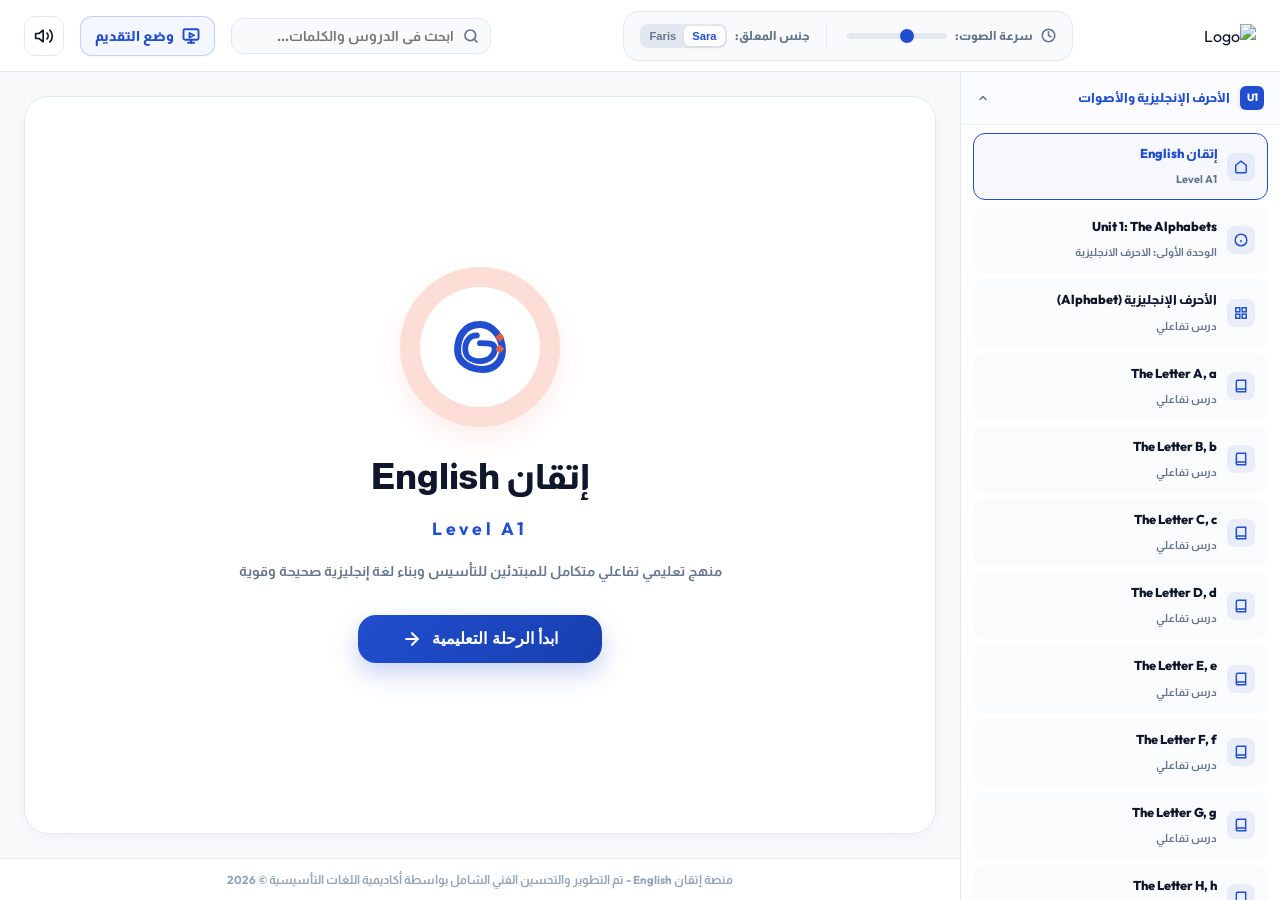
==== commit 3115b96e: "Update logo in index.html Replaced the Itqan Vector Logo with an image logo." ====
--- a/index.html
+++ b/index.html
@@ -24,21 +24,10 @@
           <svg width="22" height="22" viewBox="0 0 24 24" fill="none" stroke="currentColor" stroke-width="2.5" stroke-linecap="round" stroke-linejoin="round" xmlns="http://www.w3.org/2000/svg"><line x1="3" y1="12" x2="21" y2="12"></line><line x1="3" y1="6" x2="21" y2="6"></line><line x1="3" y1="18" x2="21" y2="18"></line></svg>
         </button>
 
-        <!-- Itqan Vector Logo -->
-        <div class="cert-logo" style="gap: 8px;">
-          <svg width="34" height="34" viewBox="0 0 100 100" fill="none" xmlns="http://www.w3.org/2000/svg" style="transform: scaleX(-1);">
-            <!-- Loop representing 'e' & 'ق' flow -->
-            <path d="M 50,15 C 25,15 15,35 15,55 C 15,75 35,85 55,85 C 75,85 85,70 85,55 C 85,35 70,15 50,15 Z" stroke="#214ecf" stroke-width="11" stroke-linecap="round" stroke-linejoin="round" fill="none"></path>
-            <path d="M 45,32 C 33,32 27,42 27,53 C 27,64 35,72 50,72 C 65,72 73,62 73,53 C 73,44 65,44 50,44" stroke="#214ecf" stroke-width="9" stroke-linecap="round" fill="none"></path>
-            <!-- Brand terracotta diamonds -->
-            <rect x="76" y="30" width="10" height="10" transform="rotate(45 81 35)" fill="#e06045"></rect>
-            <rect x="76" y="48" width="10" height="10" transform="rotate(45 81 53)" fill="#e06045"></rect>
-          </svg>
-          <div style="display: flex; flex-direction: column; text-align: right; user-select: none;">
-<span style="font-family: 'Almarai', sans-serif; font-size: 1.15rem; font-weight: 900; color: #0f172a; line-height: 1;">إتـقـان</span>
-<span style="font-family: 'Outfit', sans-serif; font-size: 0.58rem; font-weight: 800; color: var(--brand-blue); letter-spacing: 0.2em; line-height: 1; margin-top: 3px;">ENGLISH</span>
-          </div>
-        </div>
+       <div class="cert-logo">
+  <img src="Foundation_Course-html_files/logo.png" class="site-logo" alt="Logo">
+</div>
+
       </div>
 
       <!-- Center Voice Speed and Gender Config Deck -->
@@ -1189,4 +1178,4 @@
 </script>
 
 
-</body></html>+</body></html>
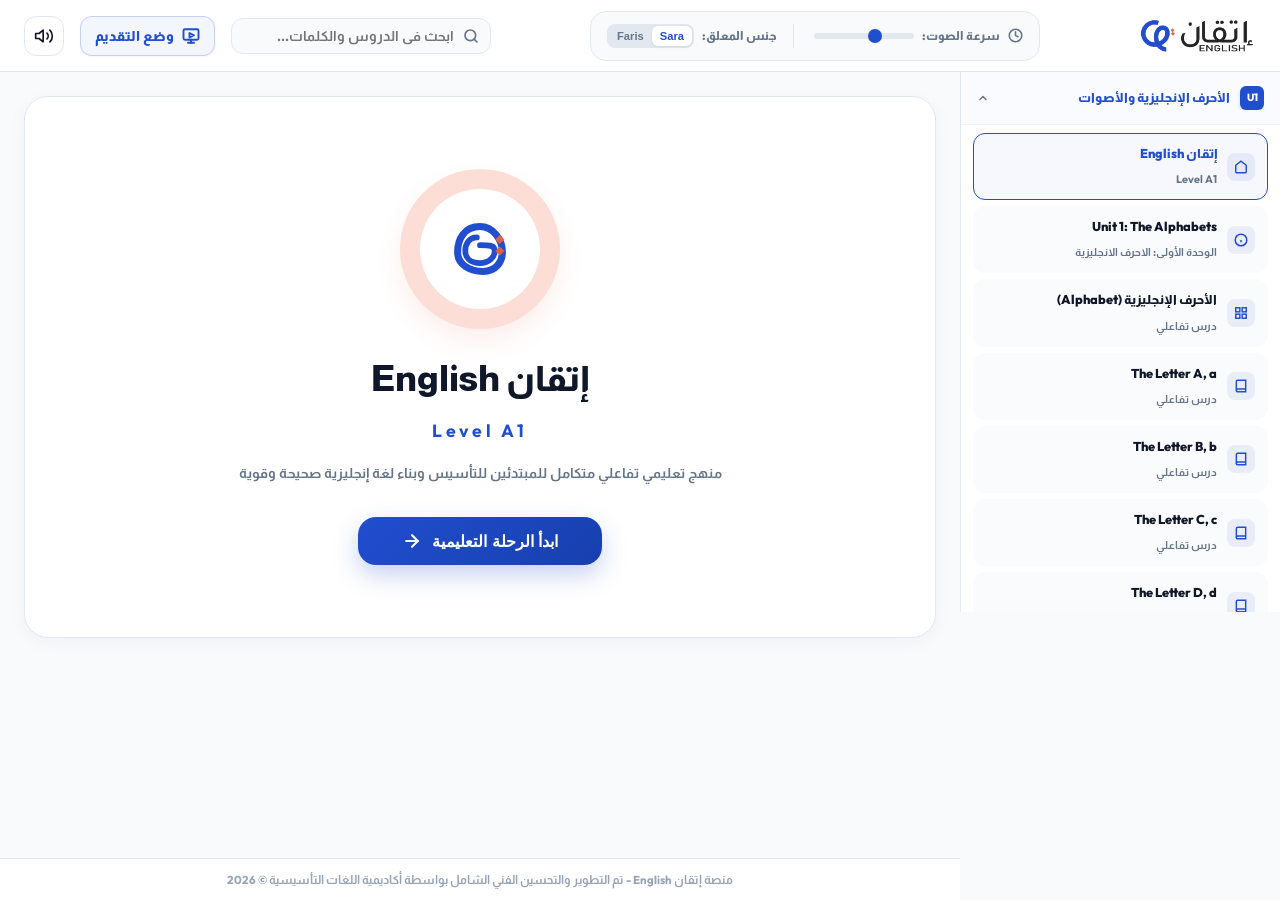
==== commit e4a4ec99: "Update index.html with new content and structure" ====
--- a/index.html
+++ b/index.html
@@ -144,6 +144,32 @@
               <span class="slide-item-subtitle">درس تفاعلي</span>
             </div>
           </div>
+
+
+
+
+
+
+
+
+
+
+
+
+
+
+
+
+
+
+
+
+
+
+
+
+
+
           
         </div><div class="slide-item ">
           <div class="slide-item-right">
@@ -243,6 +269,19 @@
               <span class="slide-item-subtitle">درس تفاعلي</span>
             </div>
           </div>
+
+
+
+
+
+
+
+
+
+
+
+
+          
           
         </div><div class="slide-item ">
           <div class="slide-item-right">
@@ -441,6 +480,26 @@
               <span class="slide-item-subtitle">درس تفاعلي</span>
             </div>
           </div>
+
+
+
+
+
+
+
+
+
+
+
+
+
+
+
+
+
+
+
+
           
         </div><div class="slide-item ">
           <div class="slide-item-right">
@@ -603,6 +662,19 @@
               <span class="slide-item-subtitle">درس تفاعلي</span>
             </div>
           </div>
+
+
+
+
+
+
+
+
+
+
+
+
+
           
         </div></div></div><div class="sidebar-unit-section expanded" data-unit-id="3"><div class="sidebar-unit-header ">
         <div class="unit-header-title-box">
@@ -784,6 +856,20 @@
               <span class="slide-item-subtitle">درس تفاعلي</span>
             </div>
           </div>
+
+
+
+
+
+
+
+
+
+
+
+
+
+
           
         </div><div class="slide-item ">
           <div class="slide-item-right">
@@ -954,7 +1040,13 @@
               <span class="slide-item-subtitle">الوحدة السادسة: المفردات العملية والمحادثات</span>
             </div>
           </div>
-          
+
+
+
+
+
+          
+
         </div><div class="slide-item ">
           <div class="slide-item-right">
             <span class="slide-item-icon" style="background-color: rgba(33, 78, 207, 0.08); color: var(--brand-blue);">
@@ -1087,14 +1179,13 @@
           <div class="slide-card slide-entering type-cover" id="slide-card-body">
           <div class="cover-slide-content">
             <div class="cover-decor-ring">
-              <div class="cover-decor-inner">
-                <svg width="64" height="64" viewBox="0 0 100 100" fill="none" xmlns="http://www.w3.org/2000/svg">
-                  <path d="M 50,15 C 25,15 15,35 15,55 C 15,75 35,85 55,85 C 75,85 85,70 85,55 C 85,35 70,15 50,15 Z" stroke="#214ecf" stroke-width="11" stroke-linecap="round" stroke-linejoin="round" fill="none"></path>
-                  <path d="M 45,32 C 33,32 27,42 27,53 C 27,64 35,72 50,72 C 65,72 73,62 73,53 C 73,44 65,44 50,44" stroke="#214ecf" stroke-width="9" stroke-linecap="round" fill="none"></path>
-                  <rect x="76" y="30" width="10" height="10" transform="rotate(45 81 35)" fill="#e06045"></rect>
-                  <rect x="76" y="48" width="10" height="10" transform="rotate(45 81 53)" fill="#e06045"></rect>
-                </svg>
-              </div>
+
+<!-- here -->
+             <div class="cover-decor-inner">
+  <img src="/Foundation_Course-html_files/logo.png" class="cover-logo" alt="Logo"> </div>
+
+
+
             </div>
             <h1 class="cover-title">إتقان English</h1>
             <div class="cover-subtitle">Level A1</div>
--- a/Foundation_Course-html_files/style.css
+++ b/Foundation_Course-html_files/style.css
@@ -40,8 +40,10 @@
   color: var(--text-dark);
   line-height: 1.5;
   direction: rtl;
-  overflow: hidden; /* Lock viewport scroll for app-like feeling */
-  height: 100vh;
+  overflow-x: hidden;
+  overflow-y: auto;
+  height: auto;
+  min-height: 100vh;
   width: 100vw;
 }
 
@@ -66,7 +68,8 @@
 .app-container {
   display: flex;
   flex-direction: column;
-  height: 100vh;
+  height: auto;
+  min-height: 100vh;
   width: 100vw;
   position: relative;
 }
@@ -245,7 +248,8 @@
 .workspace-body {
   display: flex;
   flex: 1;
-  overflow: hidden; /* Enable sub-scrolling where appropriate */
+  overflow-x: hidden;
+  overflow-y: visible;
   position: relative;
 }
 
@@ -415,11 +419,12 @@
   border: 1px solid var(--border-slate);
   box-shadow: 0 4px 20px rgba(15, 23, 42, 0.04);
   padding: 32px;
-  flex: 1;
+  flex: 0;
   display: flex;
   flex-direction: column;
   position: relative;
-  min-height: 480px;
+  height: auto;
+  min-height: auto;
   transition: transform 0.3s cubic-bezier(0.4, 0, 0.2, 1), opacity 0.3s ease;
 }
 
@@ -2671,3 +2676,67 @@
   }
 }
 
+#slide-card-body[class*="type-"] {
+  height: auto !important;
+  min-height: auto !important;
+}
+
+@media (min-width: 1024px) {
+  .slide-card {
+    flex: 0 !important;
+    display: flex !important;
+    flex-direction: column !important;
+    height: auto !important;
+  }
+
+  .slide-frame {
+    overflow-y: visible !important;
+  }
+
+  .slide-footer {
+    position: sticky !important;
+    bottom: 0 !important;
+    z-index: 50 !important;
+    background-color: var(--card-bg) !important;
+  }
+}
+
+@media (min-width: 1024px) {
+  .slide-footer {
+    position: fixed !important;
+    bottom: 0 !important;
+    left: 0 !important;
+    right: 0 !important;
+    z-index: 50 !important;
+    background-color: var(--card-bg) !important;
+  }
+
+  .slide-frame {
+    padding-bottom: 72px !important; /* مساحة للفوتر الثابت */
+  }
+}
+
+/* Scroll داخلي لكل قائمة */
+.slide-list-container {
+  max-height: 60vh; /* يحدد أقصى ارتفاع للقائمة */
+  overflow-y: auto; /* يفعّل التمرير العمودي داخل القائمة */
+  scrollbar-width: thin; /* للمتصفحات الحديثة */
+}
+
+/* تحسين شكل الـ scrollbar */
+.slide-list-container::-webkit-scrollbar {
+  width: 6px;
+}
+.slide-list-container::-webkit-scrollbar-thumb {
+  background-color: rgba(33, 78, 207, 0.3);
+  border-radius: 6px;
+}
+.slide-list-container::-webkit-scrollbar-thumb:hover {
+  background-color: var(--brand-blue);
+}
+
+.site-logo {
+  height: 40px;
+  width: auto;
+  object-fit: contain;
+}
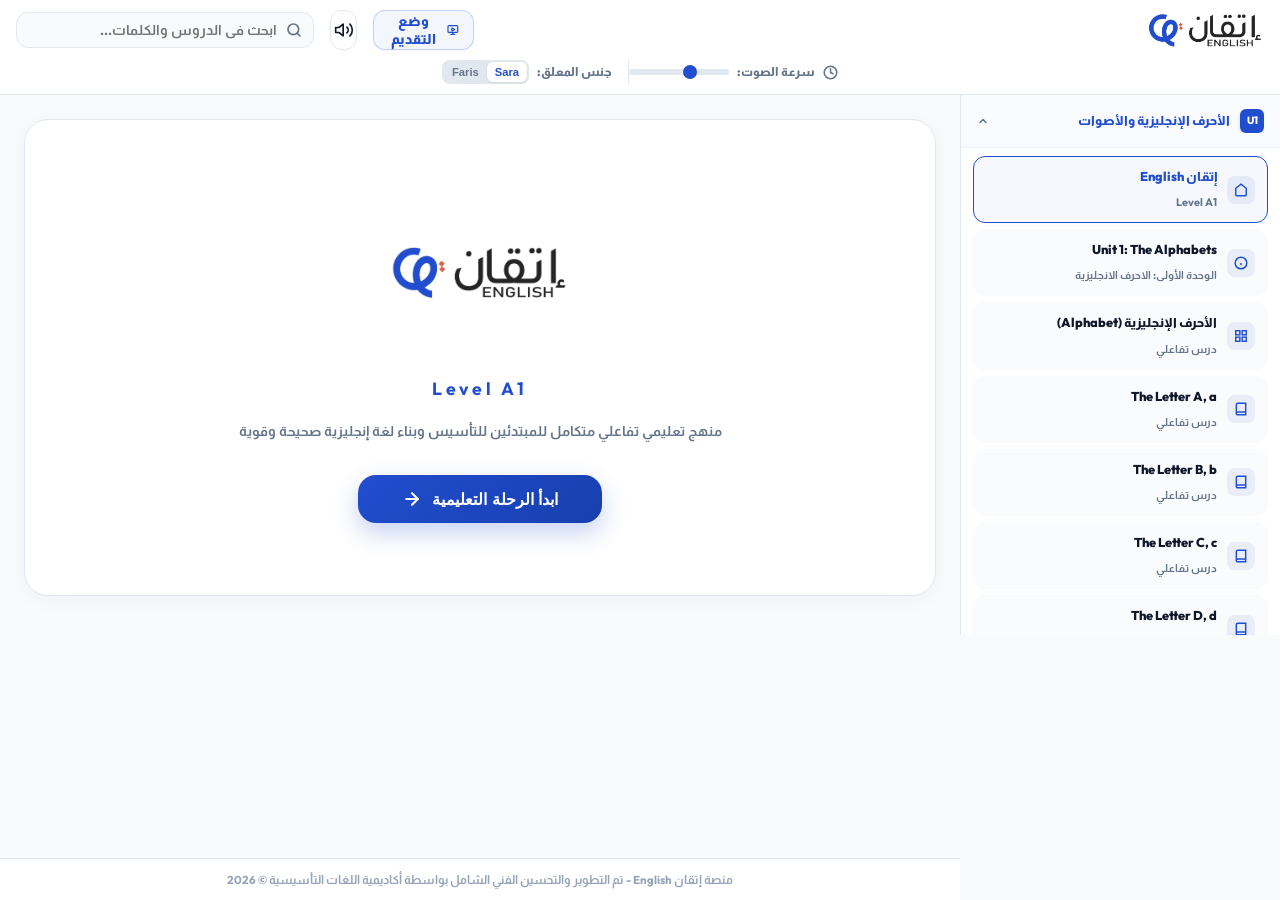
==== commit ac224777: "Update index.html" ====
--- a/index.html
+++ b/index.html
@@ -111,6 +111,20 @@
               <span class="slide-item-subtitle">Level A1</span>
             </div>
           </div>
+
+
+
+
+
+
+
+
+
+
+
+
+
+          
           
         </div><div class="slide-item ">
           <div class="slide-item-right">
@@ -145,32 +159,6 @@
             </div>
           </div>
 
-
-
-
-
-
-
-
-
-
-
-
-
-
-
-
-
-
-
-
-
-
-
-
-
-
-          
         </div><div class="slide-item ">
           <div class="slide-item-right">
             <span class="slide-item-icon" style="background-color: rgba(33, 78, 207, 0.08); color: var(--brand-blue);">
@@ -662,19 +650,6 @@
               <span class="slide-item-subtitle">درس تفاعلي</span>
             </div>
           </div>
-
-
-
-
-
-
-
-
-
-
-
-
-
           
         </div></div></div><div class="sidebar-unit-section expanded" data-unit-id="3"><div class="sidebar-unit-header ">
         <div class="unit-header-title-box">
@@ -771,6 +746,42 @@
               <span class="slide-item-subtitle">درس تفاعلي</span>
             </div>
           </div>
+
+
+
+
+
+
+
+
+
+
+
+
+
+
+
+
+
+
+
+
+
+
+
+
+
+
+
+
+
+
+
+
+
+
+
+
           
         </div><div class="slide-item ">
           <div class="slide-item-right">
@@ -856,20 +867,6 @@
               <span class="slide-item-subtitle">درس تفاعلي</span>
             </div>
           </div>
-
-
-
-
-
-
-
-
-
-
-
-
-
-
           
         </div><div class="slide-item ">
           <div class="slide-item-right">
@@ -1040,6 +1037,25 @@
               <span class="slide-item-subtitle">الوحدة السادسة: المفردات العملية والمحادثات</span>
             </div>
           </div>
+
+
+
+
+
+
+
+
+
+
+
+
+
+
+
+
+
+
+
 
 
 
@@ -1227,8 +1243,8 @@
   </div>
 
   <!-- Loaded educational datasets and core controllers scripts -->
-  <script src="./Foundation_Course-html_files/slidesData.js.download"></script>
-  <script src="./Foundation_Course-html_files/script.js.download"></script>
+  <script src="./Foundation_Course-html_files/slidesData.js"></script>
+  <script src="./Foundation_Course-html_files/script.js"></script>
 <!-- Code injected by live-server -->
 <script>
 	// <![CDATA[  <-- For SVG support
--- a/Foundation_Course-html_files/style.css
+++ b/Foundation_Course-html_files/style.css
@@ -99,12 +99,6 @@
   gap: 16px;
 }
 
-/* Search Box Component */
-.search-container {
-  position: relative;
-  width: 260px;
-}
-
 .search-input {
   width: 100%;
   padding: 8px 36px 8px 12px;
@@ -574,15 +568,7 @@
 }
 
 /* Voice Settings Control Drawer */
-.voice-deck {
-  background-color: #f8fafc;
-  border: 1px solid var(--border-slate);
-  padding: 12px 16px;
-  border-radius: 16px;
-  display: flex;
-  align-items: center;
-  gap: 20px;
-}
+
 
 .voice-control-item {
   display: flex;
@@ -657,14 +643,15 @@
   width: 160px;
   height: 160px;
   border-radius: 50%;
-  background-color: var(--brand-peach);
+  background: none !important; /* إزالة الشكل القديم */
+  box-shadow: none !important; /* إزالة الظل القديم */
   display: flex;
   align-items: center;
   justify-content: center;
   margin-bottom: 24px;
   position: relative;
-  box-shadow: 0 12px 24px rgba(224, 96, 69, 0.1);
-}
+}
+
 
 .cover-decor-inner {
   width: 120px;
@@ -674,7 +661,9 @@
   display: flex;
   align-items: center;
   justify-content: center;
-}
+  overflow: hidden; /* مهم جداً */
+}
+
 
 .cover-title {
   font-family: "Almarai", "Cairo", sans-serif;
@@ -1200,14 +1189,17 @@
 /* TYPE 7: GRAMMAR & VOCAB TABLES */
 .table-scroll {
   overflow-x: auto;
-  overflow: hidden;
+  overflow-y: hidden;
+  -webkit-overflow-scrolling: touch;
   margin-top: 16px;
   border-radius: 16px;
   border: 1px solid var(--border-slate);
+  width: 100%;
 }
 
 .itqan-table {
-  width: 100%;
+  width: max-content;
+  min-width: 100%;
   border-collapse: collapse;
   text-align: left;
   direction: ltr;
@@ -2285,9 +2277,6 @@
     --sidebar-width: 280px;
   }
   
-  .search-container {
-    width: 180px;
-  }
   
   .letter-detail-layout {
     grid-template-cols: 1fr;
@@ -2334,14 +2323,6 @@
     display: block;
   }
   
-  /* Topbar adjusts on mobile screen bounds */
-  .top-header {
-    padding: 0 16px;
-  }
-  
-  .search-container {
-    display: none; /* Hide top search on extra small screens */
-  }
   
   .sidebar-toggle-btn {
     display: flex;
@@ -2692,24 +2673,10 @@
   .slide-frame {
     overflow-y: visible !important;
   }
-
-  .slide-footer {
-    position: sticky !important;
-    bottom: 0 !important;
-    z-index: 50 !important;
-    background-color: var(--card-bg) !important;
-  }
 }
 
 @media (min-width: 1024px) {
-  .slide-footer {
-    position: fixed !important;
-    bottom: 0 !important;
-    left: 0 !important;
-    right: 0 !important;
-    z-index: 50 !important;
-    background-color: var(--card-bg) !important;
-  }
+
 
   .slide-frame {
     padding-bottom: 72px !important; /* مساحة للفوتر الثابت */
@@ -2740,3 +2707,98 @@
   width: auto;
   object-fit: contain;
 }
+
+
+.cover-decor-ring {
+  width: 300px !important;   /* العرض */
+  height: 160px !important;  /* الارتفاع */
+  border-radius: 30px !important; /* يحوله إلى مستطيل مستدير */
+}
+
+.cover-decor-inner {
+  width: auto;
+  height: auto;
+}
+.cover-logo {
+  width: 180px;          /* غيّري الرقم لتكبير أو تصغير */
+  height: auto;
+}
+
+.cover-decor-inner {
+  width: auto !important;        /* يسمح بالتمدد الطبيعي */
+  height: auto !important;
+  display: flex;
+  justify-content: center;
+  align-items: center;
+  overflow: visible !important;  /* يزيل القصّ الذي يمنع ظهور اللوقو كامل */
+}
+
+.top-header {
+  padding: 10px 16px;
+  flex-wrap: wrap;
+  row-gap: 10px;
+  height: auto;
+}
+
+.voice-deck {
+  display: flex !important;
+  width: 100%;
+  justify-content: center;
+  order: 3;
+}
+
+.search-container {
+  display: flex !important;
+  width: 100%;
+  order: 2;
+  position: relative;
+  align-items: center;
+}
+
+.search-input {
+  width: 100%;
+}
+
+/* Responsive Tables */
+.table-responsive {
+    width: 100%;
+    overflow-x: auto;
+    -webkit-overflow-scrolling: touch;
+}
+
+.table-responsive table {
+    width: max-content;
+    min-width: 100%;
+}
+
+/* Scrollbar مخصص للجوال فقط */
+@media (max-width: 640px) {
+
+  .table-scroll {
+    overflow-x: auto;
+    position: relative;
+  }
+
+  /* شريط التمرير */
+  .table-scroll::-webkit-scrollbar {
+    height: 12px; /* ارتفاع واضح */
+  }
+
+  /* الخلفية */
+  .table-scroll::-webkit-scrollbar-track {
+    background-color: #e5e7eb; /* رمادي فاتح */
+    border-radius: 10px;
+  }
+
+  /* الشريط نفسه (بيبي بلو) */
+  .table-scroll::-webkit-scrollbar-thumb {
+    background-color: var(--brand-lightblue); /* بيبي بلو */
+    border-radius: 10px;
+  }
+
+  .table-scroll::-webkit-scrollbar-thumb:hover {
+    background-color: #6f90e8; /* درجة أغمق قليلاً عند اللمس */
+  }
+}
+
+
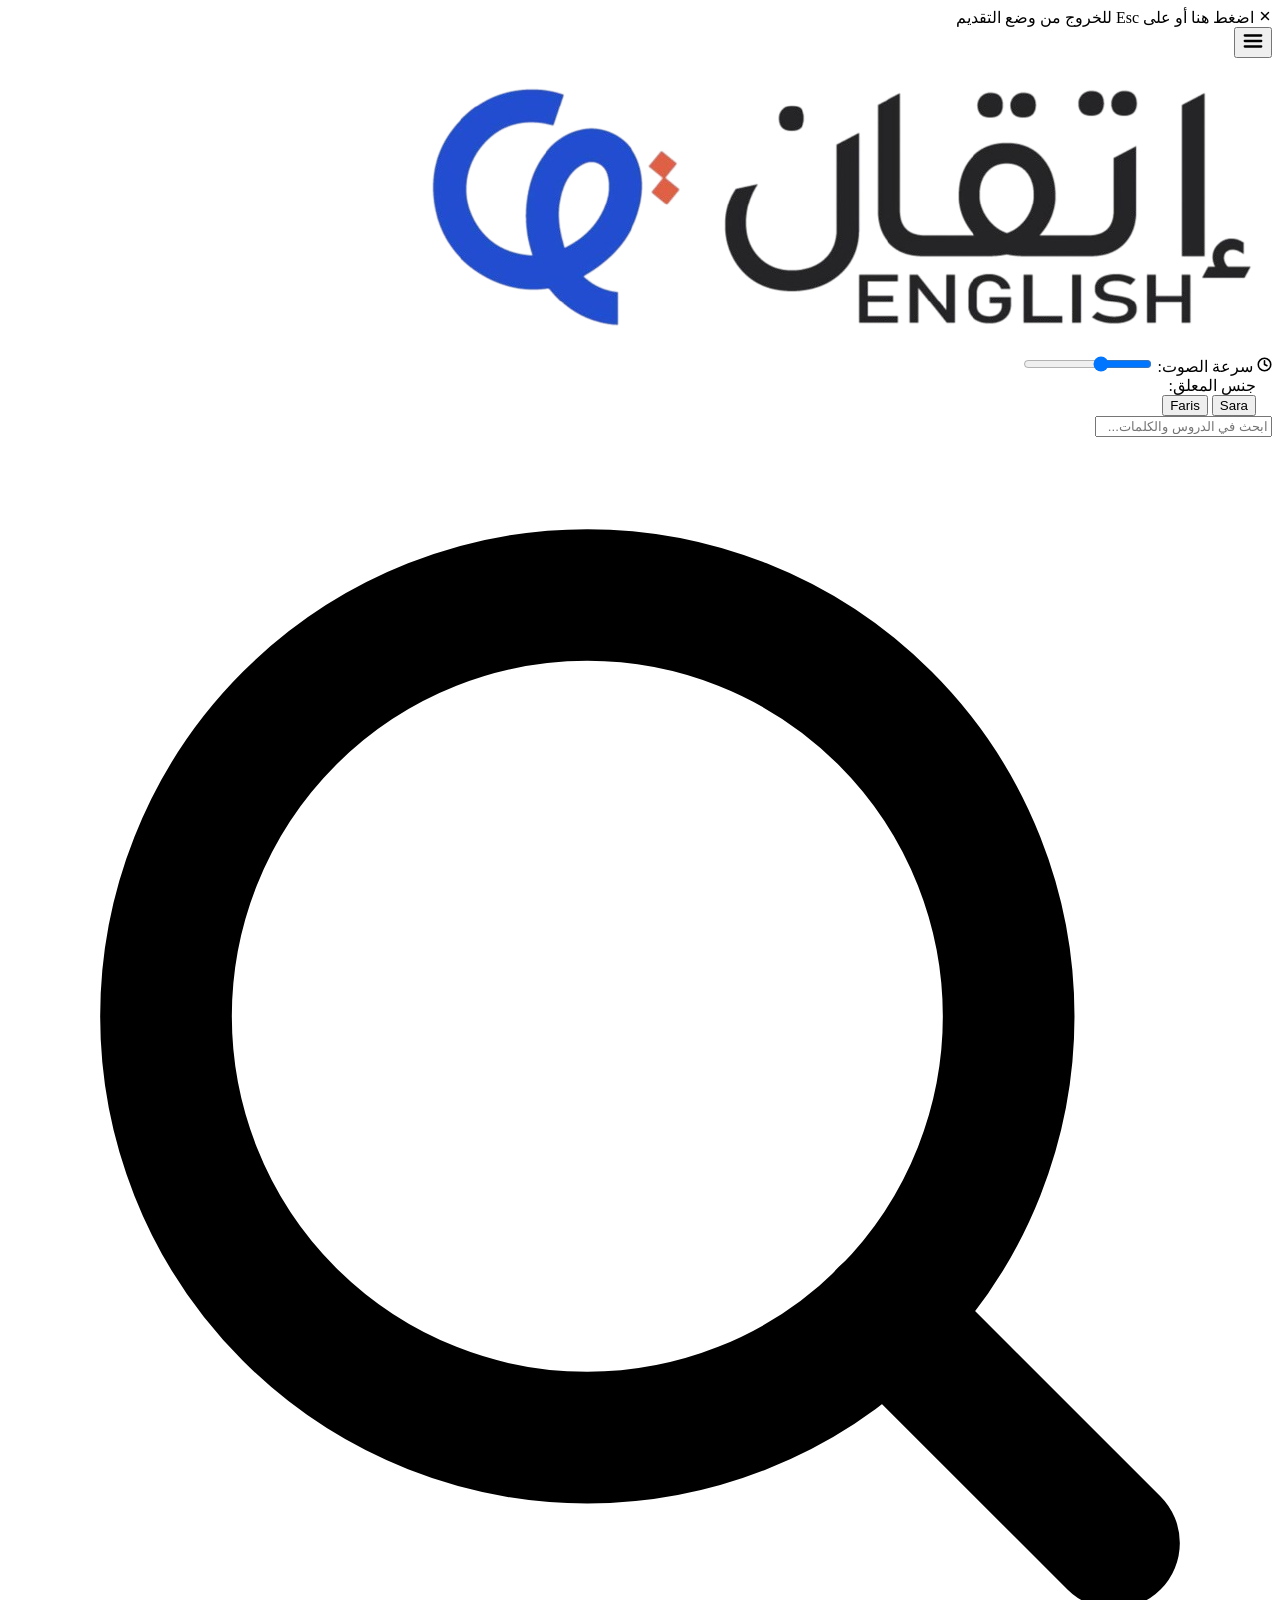
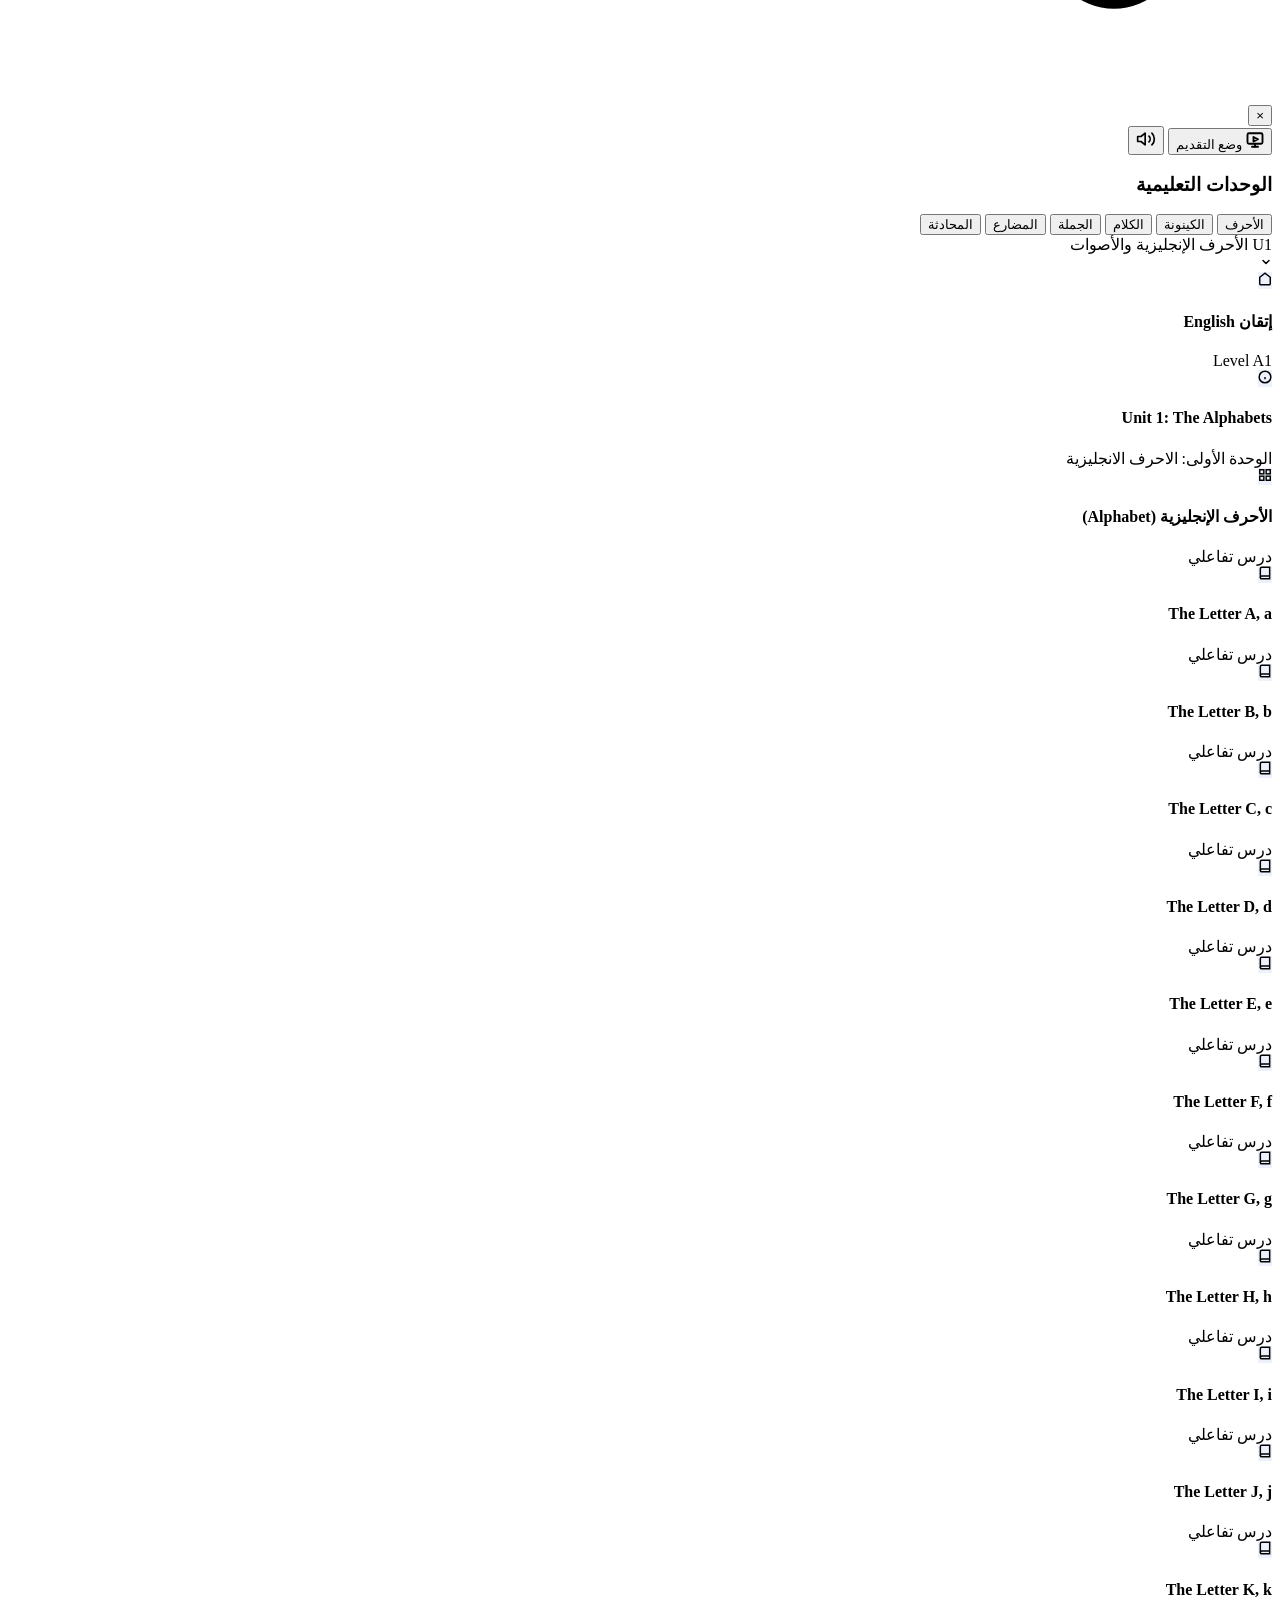
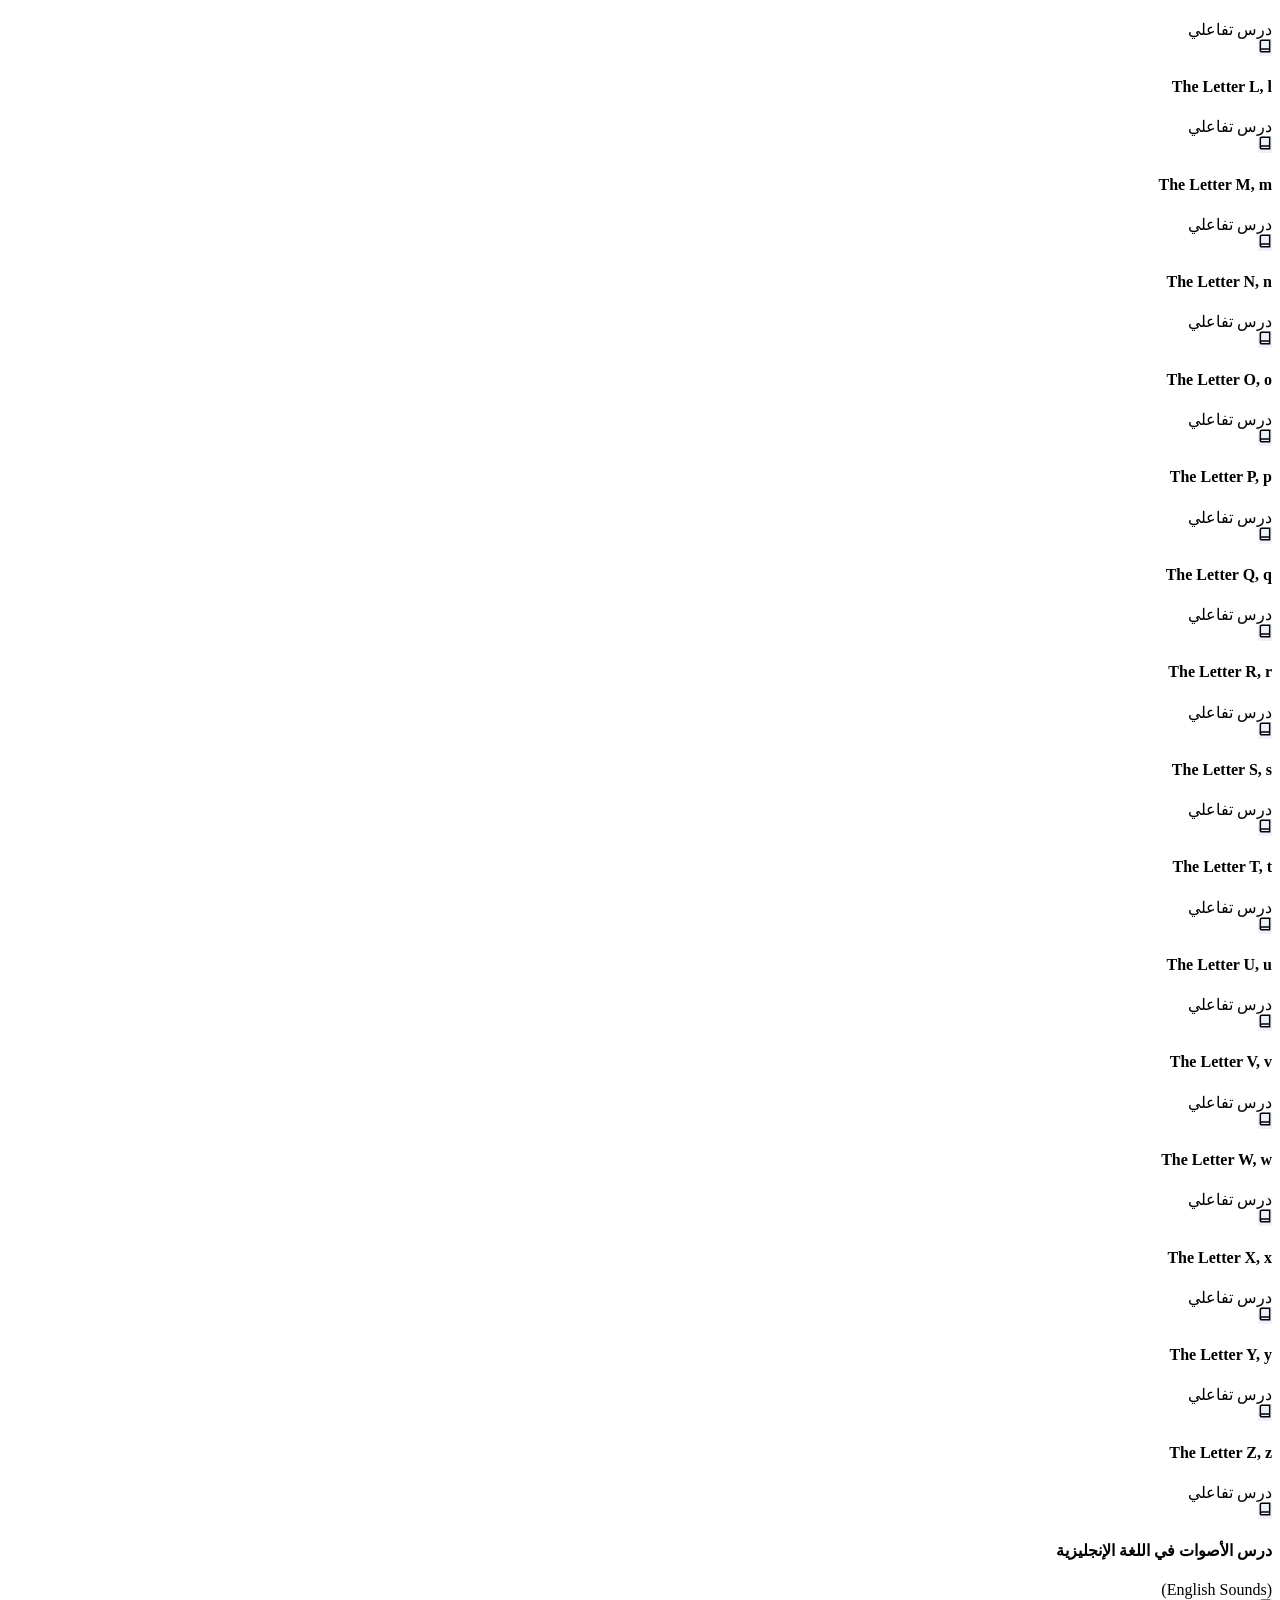
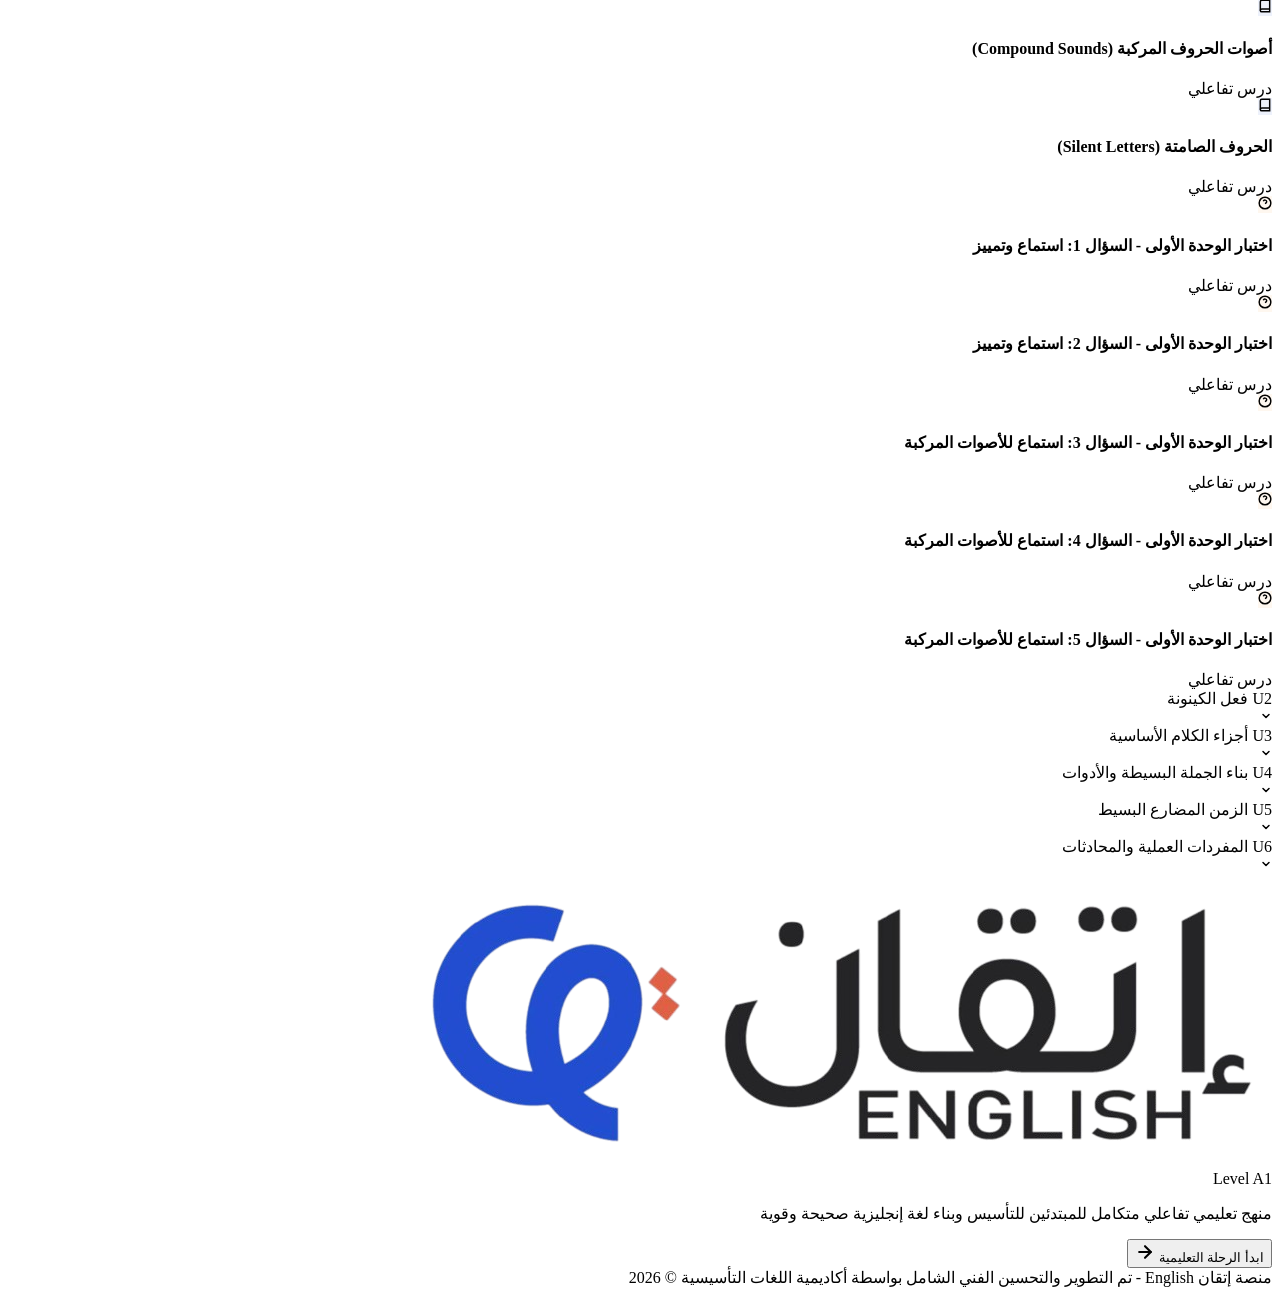
==== commit d493fcbe: "Update index.html" ====
--- a/index.html
+++ b/index.html
@@ -112,20 +112,6 @@
             </div>
           </div>
 
-
-
-
-
-
-
-
-
-
-
-
-
-          
-          
         </div><div class="slide-item ">
           <div class="slide-item-right">
             <span class="slide-item-icon" style="background-color: rgba(33, 78, 207, 0.08); color: var(--brand-blue);">
@@ -258,19 +244,6 @@
             </div>
           </div>
 
-
-
-
-
-
-
-
-
-
-
-
-          
-          
         </div><div class="slide-item ">
           <div class="slide-item-right">
             <span class="slide-item-icon" style="background-color: rgba(33, 78, 207, 0.08); color: var(--brand-blue);">
@@ -469,26 +442,6 @@
             </div>
           </div>
 
-
-
-
-
-
-
-
-
-
-
-
-
-
-
-
-
-
-
-
-          
         </div><div class="slide-item ">
           <div class="slide-item-right">
             <span class="slide-item-icon" style="background-color: rgba(33, 78, 207, 0.08); color: var(--brand-blue);">
@@ -747,42 +700,6 @@
             </div>
           </div>
 
-
-
-
-
-
-
-
-
-
-
-
-
-
-
-
-
-
-
-
-
-
-
-
-
-
-
-
-
-
-
-
-
-
-
-
-          
         </div><div class="slide-item ">
           <div class="slide-item-right">
             <span class="slide-item-icon" style="background-color: rgba(33, 78, 207, 0.08); color: var(--brand-blue);">
@@ -1037,31 +954,6 @@
               <span class="slide-item-subtitle">الوحدة السادسة: المفردات العملية والمحادثات</span>
             </div>
           </div>
-
-
-
-
-
-
-
-
-
-
-
-
-
-
-
-
-
-
-
-
-
-
-
-
-          
 
         </div><div class="slide-item ">
           <div class="slide-item-right">
--- a/Foundation_Course-html_files/style.css
+++ b/Foundation_Course-html_files/style.css
@@ -1,2804 +1,1180 @@
-@import url('https://fonts.googleapis.com/css2?family=Almarai:wght@300;400;700;800&family=Cairo:wght@300;400;600;700;800;900&family=Outfit:wght@300;400;500;600;700;800;900&family=JetBrains+Mono:wght@400;500;700&display=swap');
-
-/* CSS Global Variable System matching Itqan Brand Guidelines */
-:root {
-  --brand-blue: #214ecf;
-  --brand-blue-hover: #173fae;
-  --brand-yellow: #ea9835;
-  --brand-lightblue: #84a5f2;
-  --brand-peach: #fcded6;
-  --brand-terracotta: #e06045;
+<!DOCTYPE html>
+<!-- saved from url=(0032)http://127.0.0.1:5500/index.html -->
+<html lang="ar" dir="rtl"><head><meta http-equiv="Content-Type" content="text/html; charset=UTF-8">
   
-  --bg-slate: #f8fafc;
-  --card-bg: #ffffff;
-  --border-slate: #e2e8f0;
-  --text-dark: #0f172a;
-  --text-muted: #64748b;
-  --text-light: #94a3b8;
-  --success-color: #10b981;
-  --error-color: #ef4444;
-  --warning-color: #f59e0b;
-  
-  --font-sans: "Outfit", "Almarai", "Cairo", system-ui, -apple-system, sans-serif;
-  --font-mono: "JetBrains Mono", monospace;
-  
-  --sidebar-width: 320px;
-  --header-height: 72px;
-}
-
-/* Base Resets & Typography */
-* {
-  box-sizing: border-box;
-  margin: 0;
-  padding: 0;
-  -webkit-tap-highlight-color: transparent;
-}
-
-body {
-  font-family: var(--font-sans);
-  background-color: var(--bg-slate);
-  color: var(--text-dark);
-  line-height: 1.5;
-  direction: rtl;
-  overflow-x: hidden;
-  overflow-y: auto;
-  height: auto;
-  min-height: 100vh;
-  width: 100vw;
-}
-
-/* Scrollbars styling */
-::-webkit-scrollbar {
-  width: 8px;
-  height: 8px;
-}
-::-webkit-scrollbar-track {
-  background: rgba(241, 245, 249, 0.5);
-  border-radius: 4px;
-}
-::-webkit-scrollbar-thumb {
-  background: rgba(33, 78, 207, 0.25);
-  border-radius: 6px;
-}
-::-webkit-scrollbar-thumb:hover {
-  background: var(--brand-blue);
-}
-
-/* Main Layout Structure */
-.app-container {
-  display: flex;
-  flex-direction: column;
-  height: auto;
-  min-height: 100vh;
-  width: 100vw;
-  position: relative;
-}
-
-/* Top Navigation Bar */
-.top-header {
-  height: var(--header-height);
-  background-color: var(--card-bg);
-  border-bottom: 1px solid var(--border-slate);
-  display: flex;
-  align-items: center;
-  justify-content: space-between;
-  padding: 0 24px;
-  z-index: 50;
-  transition: transform 0.3s ease, opacity 0.3s ease;
-}
-
-.header-left {
-  display: flex;
-  align-items: center;
-  gap: 16px;
-}
-
-.header-right {
-  display: flex;
-  align-items: center;
-  gap: 16px;
-}
-
-.search-input {
-  width: 100%;
-  padding: 8px 36px 8px 12px;
-  border: 1px solid var(--border-slate);
-  border-radius: 12px;
-  font-family: var(--font-sans);
-  font-size: 0.85rem;
-  font-weight: 700;
-  outline: none;
-  background-color: #f8fafc;
-  transition: all 0.2s ease;
-}
-
-.search-input:focus {
-  border-color: var(--brand-blue);
-  background-color: #fff;
-  box-shadow: 0 0 0 3px rgba(33, 78, 207, 0.15);
-}
-
-.search-icon {
-  position: absolute;
-  top: 50%;
-  right: 12px;
-  transform: translateY(-50%);
-  color: var(--text-muted);
-  pointer-events: none;
-  width: 16px;
-  height: 16px;
-}
-
-.search-clear {
-  position: absolute;
-  top: 50%;
-  left: 10px;
-  transform: translateY(-50%);
-  background: none;
-  border: none;
-  cursor: pointer;
-  color: var(--text-muted);
-  font-size: 0.8rem;
-  padding: 2px;
-  display: none;
-  border-radius: 50%;
-}
-
-.search-clear:hover {
-  background-color: #f1f5f9;
-  color: var(--text-dark);
-}
-
-/* Controls Deck Buttons */
-.icon-btn {
-  background: none;
-  border: 1px solid var(--border-slate);
-  border-radius: 12px;
-  width: 40px;
-  height: 40px;
-  display: flex;
-  align-items: center;
-  justify-content: center;
-  cursor: pointer;
-  color: var(--text-dark);
-  transition: all 0.2s ease;
-  position: relative;
-}
-
-.icon-btn:hover {
-  background-color: #f1f5f9;
-  border-color: #cbd5e1;
-}
-
-.icon-btn.active {
-  background-color: rgba(33, 78, 207, 0.08);
-  border-color: var(--brand-blue);
-  color: var(--brand-blue);
-}
-
-#presenter-btn {
-  width: auto !important;
-  gap: 8px;
-  padding: 0 14px;
-  background-color: rgba(33, 78, 207, 0.05);
-  border: 1.5px solid rgba(33, 78, 207, 0.22);
-  color: var(--brand-blue);
-  font-family: var(--font-sans);
-  font-size: 0.85rem;
-  font-weight: 800;
-  transition: all 0.25s cubic-bezier(0.4, 0, 0.2, 1);
-  box-shadow: 0 1px 2px rgba(33, 78, 207, 0.05);
-}
-
-#presenter-btn:hover {
-  background-color: var(--brand-blue);
-  border-color: var(--brand-blue);
-  color: #fff;
-  box-shadow: 0 4px 10px rgba(33, 78, 207, 0.2);
-  transform: translateY(-1px);
-}
-
-#presenter-btn:active {
-  transform: translateY(0);
-}
-
-#presenter-btn.active {
-  background-color: var(--brand-blue) !important;
-  border-color: var(--brand-blue) !important;
-  color: #fff !important;
-  box-shadow: inset 0 2px 4px rgba(0, 0, 0, 0.1) !important;
-}
-
-@media (max-width: 640px) {
-  #presenter-btn {
-    width: 40px !important;
-    padding: 0 !important;
-    justify-content: center;
-  }
-  #presenter-btn .btn-label-text {
-    display: none;
-  }
-}
-
-.badge-count {
-  position: absolute;
-  top: -4px;
-  right: -4px;
-  background-color: var(--brand-yellow);
-  color: #fff;
-  font-size: 0.7rem;
-  font-weight: 900;
-  min-width: 18px;
-  height: 18px;
-  border-radius: 10px;
-  display: flex;
-  align-items: center;
-  justify-content: center;
-  padding: 0 4px;
-  border: 2px solid #fff;
-}
-
-/* Main Workspace Panel */
-.workspace-body {
-  display: flex;
-  flex: 1;
-  overflow-x: hidden;
-  overflow-y: visible;
-  position: relative;
-}
-
-/* Sidebar (Slide Directory) */
-.sidebar {
-  width: var(--sidebar-width);
-  background-color: var(--card-bg);
-  border-left: 1px solid var(--border-slate);
-  display: flex;
-  flex-direction: column;
-  height: 100%;
-  z-index: 40;
-  transition: transform 0.3s cubic-bezier(0.4, 0, 0.2, 1);
-}
-
-/* Unit Selector Filters */
-.unit-filter-container {
-  padding: 16px;
-  border-bottom: 1px solid var(--border-slate);
-  background-color: #fafbfc;
-}
-
-.filter-title {
-  font-size: 0.8rem;
-  font-weight: 800;
-  color: var(--text-muted);
-  margin-bottom: 10px;
-}
-
-.unit-grid {
-  display: grid;
-  grid-template-cols: repeat(3, 1fr);
-  gap: 8px;
-}
-
-.unit-btn {
-  background-color: #fff;
-  border: 1px solid var(--border-slate);
-  border-radius: 12px;
-  padding: 8px 4px;
-  font-size: 0.75rem;
-  font-weight: 800;
-  cursor: pointer;
-  text-align: center;
-  transition: all 0.2s ease;
-  color: var(--text-dark);
-}
-
-.unit-btn:hover {
-  background-color: #f8fafc;
-  border-color: #cbd5e1;
-}
-
-.unit-btn.active {
-  background-color: var(--brand-blue);
-  color: #fff;
-  border-color: var(--brand-blue);
-  box-shadow: 0 4px 12px rgba(33, 78, 207, 0.2);
-}
-
-/* Slide Directory List */
-.slide-list-container {
-  flex: 1;
-  overflow-y: auto;
-  padding: 12px 16px;
-}
-
-.slide-item {
-  display: flex;
-  align-items: center;
-  justify-content: space-between;
-  padding: 10px 12px;
-  margin-bottom: 8px;
-  border-radius: 12px;
-  border: 1px solid transparent;
-  cursor: pointer;
-  transition: all 0.2s ease;
-  text-align: right;
-  background-color: #f8fafc;
-}
-
-.slide-item:hover {
-  background-color: #f1f5f9;
-}
-
-.slide-item.active {
-  background-color: rgba(33, 78, 207, 0.05);
-  border-color: var(--brand-blue);
-}
-
-.slide-item-right {
-  display: flex;
-  align-items: center;
-  gap: 10px;
-  overflow: hidden;
-  flex: 1;
-}
-
-.slide-item-icon {
-  width: 28px;
-  height: 28px;
-  border-radius: 8px;
-  display: flex;
-  align-items: center;
-  justify-content: center;
-  flex-shrink: 0;
-}
-
-.slide-item-info {
-  overflow: hidden;
-  white-space: nowrap;
-  text-overflow: ellipsis;
-  flex: 1;
-}
-
-.slide-item-title {
-  font-size: 0.8rem;
-  font-weight: 800;
-  color: var(--text-dark);
-  margin-bottom: 2px;
-  overflow: hidden;
-  text-overflow: ellipsis;
-}
-
-.slide-item-subtitle {
-  font-size: 0.68rem;
-  font-weight: 700;
-  color: var(--text-muted);
-}
-
-.slide-item.active .slide-item-title {
-  color: var(--brand-blue);
-}
-
-.slide-item-badge {
-  font-size: 0.65rem;
-  font-weight: 800;
-  padding: 2px 6px;
-  border-radius: 6px;
-  background-color: var(--border-slate);
-  color: var(--text-muted);
-}
-
-/* Projector Core Container (Slide Viewport) */
-.projector-viewport {
-  flex: 1;
-  display: flex;
-  flex-direction: column;
-  background-color: var(--bg-slate);
-  overflow: hidden;
-  position: relative;
-  transition: all 0.3s ease;
-}
-
-/* The actual slide frame */
-.slide-frame {
-  flex: 1;
-  overflow-y: auto;
-  padding: 24px;
-  display: flex;
-  flex-direction: column;
-}
-
-.slide-card {
-  background-color: var(--card-bg);
-  border-radius: 24px;
-  border: 1px solid var(--border-slate);
-  box-shadow: 0 4px 20px rgba(15, 23, 42, 0.04);
-  padding: 32px;
-  flex: 0;
-  display: flex;
-  flex-direction: column;
-  position: relative;
-  height: auto;
-  min-height: auto;
-  transition: transform 0.3s cubic-bezier(0.4, 0, 0.2, 1), opacity 0.3s ease;
-}
-
-/* Action Deck (Floating on card upper margins) */
-.slide-action-deck {
-  position: absolute;
-  top: 24px;
-  left: 24px;
-  display: flex;
-  align-items: center;
-  gap: 12px;
-  z-index: 10;
-}
-
-.circle-btn {
-  width: 38px;
-  height: 38px;
-  border-radius: 50%;
-  background-color: #f1f5f9;
-  border: none;
-  display: flex;
-  align-items: center;
-  justify-content: center;
-  cursor: pointer;
-  color: var(--text-muted);
-  transition: all 0.2s ease;
-}
-
-.circle-btn:hover {
-  background-color: #e2e8f0;
-  color: var(--text-dark);
-}
-
-.circle-btn.bookmarked {
-  background-color: rgba(234, 152, 53, 0.15);
-  color: var(--brand-yellow);
-}
-
-/* LOWER FOOTER PROGRESS & STEERING DECK */
-.slide-footer {
-  height: 72px;
-  background-color: var(--card-bg);
-  border-top: 1px solid var(--border-slate);
-  display: flex;
-  align-items: center;
-  justify-content: space-between;
-  padding: 0 24px;
-  z-index: 30;
-}
-
-.steer-btn {
-  background-color: var(--card-bg);
-  border: 1px solid var(--border-slate);
-  border-radius: 16px;
-  padding: 10px 20px;
-  font-size: 0.85rem;
-  font-weight: 800;
-  cursor: pointer;
-  color: var(--text-dark);
-  display: flex;
-  align-items: center;
-  gap: 8px;
-  transition: all 0.2s ease;
-  user-select: none;
-}
-
-.steer-btn:hover:not(:disabled) {
-  background-color: #f1f5f9;
-}
-
-.steer-btn:active:not(:disabled) {
-  transform: scale(0.98);
-}
-
-.steer-btn:disabled {
-  opacity: 0.4;
-  cursor: not-allowed;
-}
-
-.steer-btn.btn-primary {
-  background-color: var(--brand-blue);
-  color: #fff;
-  border-color: var(--brand-blue);
-  box-shadow: 0 4px 12px rgba(33, 78, 207, 0.15);
-}
-
-.steer-btn.btn-primary:hover:not(:disabled) {
-  background-color: var(--brand-blue-hover);
-}
-
-.carousel-indicators {
-  display: flex;
-  align-items: center;
-  justify-content: center;
-  gap: 6px;
-  flex-wrap: wrap;
-  max-width: 50%;
-  direction: ltr;
-}
-
-.indicator-dot {
-  height: 8px;
-  border-radius: 4px;
-  background-color: rgba(148, 163, 184, 0.4);
-  border: none;
-  cursor: pointer;
-  transition: all 0.25s ease;
-  padding: 0;
-}
-
-.indicator-dot:hover {
-  background-color: rgba(148, 163, 184, 0.8);
-}
-
-/* Timeline Progress Bar */
-.timeline-bar-container {
-  height: 6px;
-  background-color: #f1f5f9;
-  width: 100%;
-  position: relative;
-  display: flex;
-  direction: ltr;
-}
-
-.timeline-active-segment {
-  height: 100%;
-  background-color: var(--brand-blue);
-  transition: width 0.3s ease;
-}
-
-.timeline-pulse-dot {
-  position: absolute;
-  top: 50%;
-  transform: translateY(-50%);
-  width: 14px;
-  height: 14px;
-  background-color: var(--brand-yellow);
-  border: 2px solid #fff;
-  border-radius: 50%;
-  box-shadow: 0 2px 4px rgba(0,0,0,0.1);
-  transition: left 0.3s ease;
-}
-
-/* Sidebar Toggle Controls */
-.sidebar-toggle-btn {
-  display: none; /* Visible on responsive mobile screens */
-}
-
-/* Voice Settings Control Drawer */
-
-
-.voice-control-item {
-  display: flex;
-  align-items: center;
-  gap: 8px;
-  font-size: 0.75rem;
-  font-weight: 800;
-  color: var(--text-muted);
-}
-
-.rate-slider {
-  -webkit-appearance: none;
-  width: 100px;
-  height: 6px;
-  border-radius: 3px;
-  background: var(--border-slate);
-  outline: none;
-  cursor: pointer;
-}
-
-.rate-slider::-webkit-slider-thumb {
-  -webkit-appearance: none;
-  appearance: none;
-  width: 14px;
-  height: 14px;
-  border-radius: 50%;
-  background: var(--brand-blue);
-  cursor: pointer;
-}
-
-.toggle-group {
-  display: flex;
-  background-color: #e2e8f0;
-  padding: 2px;
-  border-radius: 8px;
-}
-
-.toggle-item {
-  border: none;
-  background: none;
-  padding: 4px 8px;
-  font-size: 0.7rem;
-  font-weight: 800;
-  border-radius: 6px;
-  cursor: pointer;
-  color: var(--text-muted);
-}
-
-.toggle-item.active {
-  background-color: #fff;
-  color: var(--brand-blue);
-  box-shadow: 0 1px 3px rgba(0,0,0,0.08);
-}
-
-
-/* ==========================================================================
-   SLIDE TYPE SPECIFIC STYLING
-   ========================================================================== */
-
-/* TYPE 1: COVER SLIDE */
-.cover-slide-content {
-  display: flex;
-  flex-direction: column;
-  align-items: center;
-  justify-content: center;
-  text-align: center;
-  flex: 1;
-  padding: 40px 0;
-}
-
-.cover-decor-ring {
-  width: 160px;
-  height: 160px;
-  border-radius: 50%;
-  background: none !important; /* إزالة الشكل القديم */
-  box-shadow: none !important; /* إزالة الظل القديم */
-  display: flex;
-  align-items: center;
-  justify-content: center;
-  margin-bottom: 24px;
-  position: relative;
-}
-
-
-.cover-decor-inner {
-  width: 120px;
-  height: 120px;
-  border-radius: 50%;
-  background-color: #fff;
-  display: flex;
-  align-items: center;
-  justify-content: center;
-  overflow: hidden; /* مهم جداً */
-}
-
-
-.cover-title {
-  font-family: "Almarai", "Cairo", sans-serif;
-  font-size: 2.2rem;
-  font-weight: 850;
-  color: var(--text-dark);
-  margin-bottom: 12px;
-}
-
-.cover-subtitle {
-  font-size: 1.1rem;
-  font-weight: 700;
-  color: var(--brand-blue);
-  letter-spacing: 0.2em;
-  margin-bottom: 18px;
-}
-
-.cover-desc {
-  max-width: 500px;
-  color: var(--text-muted);
-  font-size: 0.9rem;
-  font-weight: 700;
-  line-height: 1.6;
-  margin-bottom: 32px;
-}
-
-.start-btn {
-  background: linear-gradient(135deg, var(--brand-blue), var(--brand-blue-hover));
-  color: #fff;
-  border: none;
-  padding: 14px 44px;
-  font-size: 1rem;
-  font-weight: 800;
-  border-radius: 18px;
-  cursor: pointer;
-  box-shadow: 0 10px 24px rgba(33, 78, 207, 0.25);
-  transition: all 0.25s ease;
-  display: flex;
-  align-items: center;
-  gap: 10px;
-}
-
-.start-btn:hover {
-  transform: translateY(-2px);
-  box-shadow: 0 12px 28px rgba(33, 78, 207, 0.35);
-}
-
-.start-btn:active {
-  transform: translateY(0);
-}
-
-/* TYPE 2: UNIT INTRO SLIDE */
-.intro-slide-header {
-  border-right: 4px solid var(--brand-blue);
-  padding-right: 16px;
-  margin-bottom: 24px;
-  text-align: right;
-}
-
-.intro-tag {
-  font-size: 0.75rem;
-  font-weight: 900;
-  color: var(--brand-blue);
-  text-transform: uppercase;
-  letter-spacing: 0.1em;
-}
-
-.intro-title {
-  font-size: 1.7rem;
-  font-weight: 850;
-  color: var(--text-dark);
-  margin-top: 4px;
-  margin-bottom: 6px;
-}
-
-.intro-desc {
-  font-size: 0.9rem;
-  color: var(--text-muted);
-  font-weight: 700;
-}
-
-.bullets-container {
-  display: flex;
-  flex-direction: column;
-  gap: 12px;
-  margin-top: 16px;
-}
-
-.bullet-row {
-  display: flex;
-  align-items: flex-start;
-  gap: 12px;
-  background-color: #f8fafc;
-  border: 1px solid var(--border-slate);
-  padding: 16px;
-  border-radius: 16px;
-  text-align: right;
-}
-
-.bullet-check-icon {
-  width: 22px;
-  height: 22px;
-  border-radius: 6px;
-  background-color: rgba(16, 185, 129, 0.1);
-  color: var(--success-color);
-  display: flex;
-  align-items: center;
-  justify-content: center;
-  flex-shrink: 0;
-  margin-top: 2px;
-}
-
-.bullet-text {
-  font-size: 0.9rem;
-  font-weight: 700;
-  color: #334155;
-  line-height: 1.5;
-}
-
-/* TYPE 3: GRID SLIDE (ALPHABET / NUMBERS) */
-.alphabet-grid {
-  display: grid;
-  grid-template-columns: repeat(auto-fill, minmax(62px, 1fr));
-  gap: 8px;
-  margin-top: 16px;
-  justify-content: center;
-  direction: ltr;
-}
-
-@media (max-width: 640px) {
-  .alphabet-grid {
-    grid-template-columns: repeat(auto-fill, minmax(48px, 1fr));
-    gap: 6px;
-  }
-}
-
-.alphabet-grid .alphabet-cell {
-  aspect-ratio: 1;
-  background-color: #fff;
-  border: 1.5px solid var(--border-slate);
-  border-radius: 12px;
-  display: flex;
-  flex-direction: column;
-  align-items: center;
-  justify-content: center;
-  cursor: pointer;
-  transition: all 0.2s cubic-bezier(0.4, 0, 0.2, 1);
-  position: relative;
-  padding: 4px;
-}
-
-.alphabet-grid .alphabet-cell:hover {
-  border-color: var(--brand-blue);
-  transform: translateY(-2px);
-  box-shadow: 0 4px 10px rgba(33, 78, 207, 0.08);
-}
-
-.alphabet-grid .alphabet-cell.active {
-  border-color: var(--brand-blue);
-  background-color: rgba(33, 78, 207, 0.04);
-  box-shadow: 0 0 0 3px rgba(33, 78, 207, 0.12);
-}
-
-.alphabet-grid .alphabet-cell .cell-letter {
-  font-size: 1.2rem;
-  font-weight: 800;
-  color: var(--text-dark);
-  line-height: 1;
-}
-
-@media (max-width: 640px) {
-  .alphabet-grid .alphabet-cell .cell-letter {
-    font-size: 1rem;
-  }
-}
-
-.alphabet-grid .alphabet-cell .cell-letter-sub {
-  font-size: 0.62rem;
-  font-weight: 700;
-  color: var(--brand-blue);
-  margin-top: 2px;
-}
-
-.alphabet-grid .alphabet-cell .grid-speaker {
-  position: absolute;
-  bottom: 4px;
-  left: 4px;
-  opacity: 0.2;
-  width: 9px;
-  height: 9px;
-  transition: opacity 0.2s;
-}
-
-.alphabet-grid .alphabet-cell:hover .grid-speaker {
-  opacity: 0.8;
-  color: var(--brand-blue);
-}
-
-.grid-container {
-  display: grid;
-  grid-template-cols: repeat(auto-fill, minmax(80px, 1fr));
-  gap: 12px;
-  margin-top: 16px;
-}
-
-.alphabet-cell {
-  aspect-ratio: 1;
-  background-color: #fff;
-  border: 1.5px solid var(--border-slate);
-  border-radius: 16px;
-  display: flex;
-  flex-direction: column;
-  align-items: center;
-  justify-content: center;
-  cursor: pointer;
-  transition: all 0.2s cubic-bezier(0.4, 0, 0.2, 1);
-  position: relative;
-}
-
-.alphabet-cell:hover {
-  border-color: var(--brand-blue);
-  transform: translateY(-2px);
-  box-shadow: 0 4px 12px rgba(33, 78, 207, 0.1);
-}
-
-.alphabet-cell.active {
-  border-color: var(--brand-blue);
-  background-color: rgba(33, 78, 207, 0.04);
-  box-shadow: 0 0 0 3px rgba(33, 78, 207, 0.15);
-}
-
-.cell-letter {
-  font-size: 1.5rem;
-  font-weight: 900;
-  color: var(--text-dark);
-}
-
-.cell-letter-sub {
-  font-size: 0.65rem;
-  font-weight: 800;
-  color: var(--brand-blue);
-  margin-top: 2px;
-}
-
-.grid-speaker {
-  position: absolute;
-  bottom: 8px;
-  left: 8px;
-  opacity: 0.3;
-  width: 12px;
-  height: 12px;
-  transition: opacity 0.2s;
-}
-
-.alphabet-cell:hover .grid-speaker {
-  opacity: 1;
-  color: var(--brand-blue);
-}
-
-/* TYPE 4: LETTER DETAIL SLIDE */
-.letter-detail-layout {
-  display: grid;
-  grid-template-cols: 1fr 1.6fr;
-  gap: 32px;
-  align-items: start;
-  flex: 1;
-}
-
-.letter-hero-box {
-  background-color: rgba(33, 78, 207, 0.03);
-  border: 2px dashed rgba(33, 78, 207, 0.2);
-  border-radius: 24px;
-  padding: 40px;
-  display: flex;
-  flex-direction: column;
-  align-items: center;
-  justify-content: center;
-  text-align: center;
-  height: 100%;
-  min-height: 320px;
-}
-
-.giant-letter {
-  font-size: 5rem;
-  font-weight: 900;
-  color: var(--brand-blue);
-  line-height: 1;
-  margin-bottom: 12px;
-  text-shadow: 0 4px 10px rgba(33, 78, 207, 0.15);
-}
-
-.letter-caption {
-  font-size: 0.95rem;
-  font-weight: 800;
-  color: var(--text-dark);
-  margin-bottom: 24px;
-}
-
-.vocal-waveform {
-  display: flex;
-  align-items: center;
-  justify-content: center;
-  gap: 3px;
-  height: 24px;
-  width: 80px;
-}
-
-.wave-bar {
-  width: 4px;
-  height: 4px;
-  background-color: var(--brand-blue);
-  border-radius: 2px;
-}
-
-.letter-examples-deck {
-  display: flex;
-  flex-direction: column;
-  gap: 12px;
-}
-
-.example-card {
-  background-color: #fff;
-  border: 1px solid var(--border-slate);
-  border-radius: 16px;
-  padding: 16px 20px;
-  display: flex;
-  align-items: center;
-  justify-content: space-between;
-  cursor: pointer;
-  transition: all 0.2s ease;
-  direction: ltr; /* Render standard reading flow for English examples */
-}
-
-.example-card:hover {
-  border-color: var(--brand-blue);
-  background-color: rgba(33, 78, 207, 0.01);
-  transform: translateX(4px);
-}
-
-.example-left {
-  display: flex;
-  align-items: center;
-  gap: 16px;
-}
-
-.example-emoji {
-  font-size: 1.8rem;
-  flex-shrink: 0;
-}
-
-.example-text {
-  display: flex;
-  flex-direction: column;
-  text-align: left;
-}
-
-.example-word-en {
-  font-size: 1.1rem;
-  font-weight: 800;
-  color: var(--text-dark);
-}
-
-.example-word-ar {
-  font-size: 0.85rem;
-  font-weight: 800;
-  color: var(--text-muted);
-  direction: rtl;
-  text-align: right;
-}
-
-.speaker-btn {
-  width: 36px;
-  height: 36px;
-  border-radius: 50%;
-  background-color: #f1f5f9;
-  border: none;
-  display: flex;
-  align-items: center;
-  justify-content: center;
-  color: var(--brand-blue);
-  cursor: pointer;
-  transition: all 0.2s ease;
-}
-
-.example-card:hover .speaker-btn {
-  background-color: var(--brand-blue);
-  color: #fff;
-}
-
-/* TYPE 5: SOUNDS COMPOUND & SILENT LETTERS */
-.sounds-list {
-  display: flex;
-  flex-direction: column;
-  gap: 16px;
-  margin-top: 16px;
-}
-
-.sound-row-card {
-  background-color: #fff;
-  border: 1px solid var(--border-slate);
-  border-radius: 20px;
-  padding: 20px;
-  display: flex;
-  flex-direction: column;
-  gap: 12px;
-  text-align: right;
-  transition: all 0.2s ease;
-}
-
-.sound-row-card:hover {
-  border-color: var(--brand-blue);
-  box-shadow: 0 4px 12px rgba(15,23,42,0.03);
-}
-
-.sound-row-header {
-  display: flex;
-  align-items: center;
-  justify-content: space-between;
-}
-
-.sound-tag {
-  font-size: 1.2rem;
-  font-weight: 900;
-  color: var(--brand-blue);
-  font-family: var(--font-mono);
-  background-color: rgba(33, 78, 207, 0.06);
-  padding: 4px 14px;
-  border-radius: 10px;
-}
-
-.sound-pron {
-  font-size: 0.85rem;
-  font-weight: 800;
-  color: var(--brand-terracotta);
-}
-
-.sound-examples-pillbox {
-  display: flex;
-  flex-wrap: wrap;
-  gap: 12px;
-  direction: ltr; /* English terms read left to right */
-  width: 100%;
-}
-
-.sound-example-pill {
-  background-color: rgba(33, 78, 207, 0.02);
-  border: 1.5px solid rgba(33, 78, 207, 0.08);
-  border-radius: 14px;
-  padding: 10px 16px;
-  cursor: pointer;
-  display: inline-flex;
-  align-items: center;
-  gap: 10px;
-  width: auto;
-  max-width: 100%;
-  transition: all 0.22s cubic-bezier(0.4, 0, 0.2, 1);
-}
-
-.sound-example-pill:hover {
-  background-color: rgba(33, 78, 207, 0.06);
-  border-color: rgba(33, 78, 207, 0.22);
-  transform: translateY(-2px);
-  box-shadow: 0 4px 10px rgba(33, 78, 207, 0.08);
-}
-
-.sound-ex-texts {
-  display: flex;
-  flex-direction: column;
-  gap: 2px;
-  align-items: flex-start;
-  text-align: left;
-}
-
-.sound-ex-en {
-  font-weight: 800;
-  font-size: 1rem;
-  color: var(--brand-blue);
-  line-height: 1.3;
-}
-
-.sound-ex-ar {
-  font-size: 0.8rem;
-  font-weight: 700;
-  color: var(--text-muted);
-  direction: rtl;
-  text-align: left;
-}
-
-.sound-speak-svg {
-  color: var(--brand-blue);
-  opacity: 0.6;
-  flex-shrink: 0;
-  transition: all 0.2s;
-}
-
-.sound-example-pill:hover .sound-speak-svg {
-  opacity: 1;
-  transform: scale(1.15);
-}
-
-/* TYPE 6: GRAMMAR EXPLANATION */
-.explanation-card {
-  background-color: rgba(33, 78, 207, 0.02);
-  border: 1px solid rgba(33, 78, 207, 0.15);
-  border-radius: 20px;
-  padding: 24px;
-  margin-top: 16px;
-  text-align: right;
-}
-
-.note-box {
-  background-color: rgba(234, 152, 53, 0.08);
-  border-right: 4px solid var(--brand-yellow);
-  padding: 16px;
-  border-radius: 12px;
-  font-size: 0.85rem;
-  font-weight: 800;
-  color: #854d0e;
-  line-height: 1.5;
-  margin-top: 16px;
-}
-
-/* TYPE 7: GRAMMAR & VOCAB TABLES */
-.table-scroll {
-  overflow-x: auto;
-  overflow-y: hidden;
-  -webkit-overflow-scrolling: touch;
-  margin-top: 16px;
-  border-radius: 16px;
-  border: 1px solid var(--border-slate);
-  width: 100%;
-}
-
-.itqan-table {
-  width: max-content;
-  min-width: 100%;
-  border-collapse: collapse;
-  text-align: left;
-  direction: ltr;
-}
-
-.itqan-table th {
-  background-color: #f1f5f9;
-  color: var(--text-dark);
-  font-weight: 800;
-  font-size: 0.85rem;
-  padding: 12px 16px;
-  border-bottom: 1px solid var(--border-slate);
-}
-
-.itqan-table td {
-  padding: 14px 16px;
-  border-bottom: 1px solid var(--border-slate);
-  font-size: 0.85rem;
-  font-weight: 700;
-}
-
-.itqan-table th:nth-child(4),
-.itqan-table td:nth-child(4) {
-  text-align: center;
-  direction: rtl;
-}
-
-.itqan-table tbody tr:last-child td {
-  border-bottom: none;
-}
-
-.itqan-table tbody tr:hover {
-  background-color: #f8fafc;
-}
-
-/* Pronouns Table Specific overrides */
-.pronouns-table th:nth-child(1) {
-  text-align: left !important;
-}
-.pronouns-table th:nth-child(2) {
-  text-align: center !important;
-}
-.pronouns-table th:nth-child(3) {
-  text-align: right !important;
-  direction: rtl !important;
-}
-
-.pronouns-table td:nth-child(1) {
-  text-align: left !important;
-  font-size: 1.15rem !important;
-  font-family: var(--font-mono) !important;
-  font-weight: 800 !important;
-  color: var(--brand-blue) !important;
-}
-.pronouns-table td:nth-child(2) {
-  text-align: center !important;
-  font-size: 1.1rem !important;
-  font-weight: 800 !important;
-  color: var(--brand-blue) !important;
-  background-color: rgba(33, 78, 207, 0.04) !important;
-  border-radius: 8px;
-}
-.pronouns-table td:nth-child(3) {
-  text-align: right !important;
-  direction: rtl !important;
-  font-size: 0.95rem !important;
-  font-weight: 500 !important;
-  color: var(--text-dark) !important;
-}
-
-.speak-cell {
-  cursor: pointer;
-  transition: all 0.2s ease;
-  border-radius: 8px;
-}
-.speak-cell:hover {
-  background-color: rgba(33, 78, 207, 0.05) !important;
-  color: var(--brand-blue) !important;
-}
-.cell-speak-wrapper {
-  display: inline-flex;
-  align-items: center;
-  gap: 8px;
-  width: 100%;
-}
-.speaker-icon-small {
-  color: var(--brand-blue);
-  opacity: 0.3;
-  transition: all 0.2s ease-in-out;
-  flex-shrink: 0;
-  display: inline-flex;
-  align-items: center;
-}
-.speaker-icon-small svg {
-  transition: transform 0.2s ease-in-out;
-}
-.speak-cell:hover .speaker-icon-small {
-  opacity: 1;
-}
-.speak-cell:hover .speaker-icon-small svg {
-  transform: scale(1.2);
-}
-
-.row-play-btn {
-  background-color: rgba(33, 78, 207, 0.06);
-  border: 1.5px solid rgba(33, 78, 207, 0.12);
-  color: var(--brand-blue);
-  width: 34px;
-  height: 34px;
-  border-radius: 50%;
-  display: inline-flex;
-  align-items: center;
-  justify-content: center;
-  cursor: pointer;
-  transition: all 0.2s cubic-bezier(0.4, 0, 0.2, 1);
-  outline: none;
-  padding: 0;
-}
-.row-play-btn:hover {
-  background-color: var(--brand-blue);
-  color: #fff;
-  border-color: var(--brand-blue);
-  transform: scale(1.1);
-  box-shadow: 0 4px 10px rgba(33, 78, 207, 0.25);
-}
-.row-play-icon {
-  width: 15px;
-  height: 15px;
-  fill: currentColor;
-}
-
-/* TYPE 8: CONVERSATION DIALOGUE */
-.conversation-deck {
-  display: flex;
-  flex-direction: column;
-  gap: 16px;
-  margin-top: 16px;
-}
-
-.chat-bubble {
-  max-width: 80%;
-  padding: 16px 20px;
-  border-radius: 20px;
-  position: relative;
-  display: flex;
-  flex-direction: column;
-  gap: 6px;
-  cursor: pointer;
-  transition: all 0.2s ease;
-  box-shadow: 0 2px 8px rgba(0,0,0,0.02);
-}
-
-.chat-bubble.speaker-a {
-  align-self: flex-start;
-  background-color: rgba(33, 78, 207, 0.05);
-  border: 1px solid rgba(33, 78, 207, 0.1);
-  border-top-left-radius: 4px;
-  text-align: left;
-}
-
-.chat-bubble.speaker-b {
-  align-self: flex-end;
-  background-color: rgba(234, 152, 53, 0.05);
-  border: 1px solid rgba(234, 152, 53, 0.1);
-  border-top-right-radius: 4px;
-  text-align: left;
-}
-
-.chat-bubble:hover {
-  transform: translateY(-1px);
-  box-shadow: 0 4px 12px rgba(0,0,0,0.04);
-}
-
-.chat-bubble.active-speech {
-  border-color: var(--brand-blue);
-  box-shadow: 0 0 0 3px rgba(33, 78, 207, 0.15);
-}
-
-.speaker-tag {
-  font-size: 0.75rem;
-  font-weight: 900;
-  text-transform: uppercase;
-}
-
-.speaker-a .speaker-tag {
-  color: var(--brand-blue);
-}
-
-.speaker-b .speaker-tag {
-  color: var(--brand-yellow);
-}
-
-.chat-en {
-  font-size: 0.95rem;
-  font-weight: 800;
-  color: var(--text-dark);
-  direction: ltr;
-  text-align: left;
-}
-
-.chat-ar {
-  font-size: 0.8rem;
-  font-weight: 700;
-  color: var(--text-muted);
-  direction: rtl;
-  text-align: right;
-}
-
-.bubble-play-icon {
-  position: absolute;
-  top: 12px;
-  left: 12px;
-  opacity: 0;
-  color: var(--brand-blue);
-  width: 14px;
-  height: 14px;
-  transition: opacity 0.2s;
-}
-
-.chat-bubble:hover .bubble-play-icon {
-  opacity: 1;
-}
-
-/* PLAY FULL DIALOGUE BUTTON */
-.play-all-dialogue-btn {
-  background-color: #fafbfc;
-  border: 1px solid var(--border-slate);
-  padding: 10px 16px;
-  border-radius: 12px;
-  font-size: 0.8rem;
-  font-weight: 800;
-  cursor: pointer;
-  display: inline-flex;
-  align-items: center;
-  gap: 8px;
-  color: var(--brand-blue);
-  align-self: flex-start;
-  transition: all 0.2s ease;
-}
-
-.play-all-dialogue-btn:hover {
-  background-color: #f1f5f9;
-}
-
-/* TYPE 9: QUIZ SCREENS */
-.quiz-box {
-  display: flex;
-  flex-direction: column;
-  gap: 20px;
-  text-align: right;
-}
-
-.quiz-question-box {
-  background-color: #f8fafc;
-  border: 1px solid var(--border-slate);
-  padding: 24px;
-  border-radius: 20px;
-  display: flex;
-  flex-direction: column;
-  gap: 8px;
-}
-
-.quiz-q-en {
-  font-size: 1.2rem;
-  font-weight: 800;
-  color: var(--text-dark);
-  text-align: left;
-  direction: ltr;
-}
-
-.quiz-q-ar {
-  font-size: 0.95rem;
-  font-weight: 800;
-  color: var(--brand-blue);
-}
-
-.quiz-options-grid {
-  display: grid;
-  grid-template-cols: 1fr 1fr;
-  gap: 12px;
-}
-
-.quiz-option-card {
-  background-color: #fff;
-  border: 1.5px solid var(--border-slate);
-  padding: 16px 20px;
-  border-radius: 16px;
-  display: flex;
-  align-items: center;
-  gap: 12px;
-  cursor: pointer;
-  transition: all 0.2s ease;
-  text-align: left;
-  direction: ltr;
-}
-
-.quiz-option-card:hover {
-  border-color: #cbd5e1;
-  background-color: #f8fafc;
-}
-
-.quiz-option-card.selected {
-  border-color: var(--brand-blue);
-  background-color: rgba(33, 78, 207, 0.03);
-  box-shadow: 0 0 0 3px rgba(33, 78, 207, 0.12);
-}
-
-.quiz-option-card.correct-flash {
-  border-color: var(--success-color);
-  background-color: rgba(16, 185, 129, 0.05);
-  box-shadow: 0 0 0 4px rgba(16, 185, 129, 0.15);
-}
-
-.quiz-option-card.incorrect-flash {
-  border-color: var(--error-color);
-  background-color: rgba(239, 68, 68, 0.05);
-  box-shadow: 0 0 0 4px rgba(239, 68, 68, 0.15);
-}
-
-.option-index {
-  width: 28px;
-  height: 28px;
-  border-radius: 8px;
-  background-color: #f1f5f9;
-  display: flex;
-  align-items: center;
-  justify-content: center;
-  font-weight: 800;
-  font-size: 0.8rem;
-  color: var(--text-muted);
-  flex-shrink: 0;
-}
-
-.quiz-option-card.selected .option-index {
-  background-color: var(--brand-blue);
-  color: #fff;
-}
-
-.quiz-option-card.correct-flash .option-index {
-  background-color: var(--success-color);
-  color: #fff;
-}
-
-.quiz-option-card.incorrect-flash .option-index {
-  background-color: var(--error-color);
-  color: #fff;
-}
-
-.option-label {
-  font-size: 0.95rem;
-  font-weight: 800;
-  color: var(--text-dark);
-}
-
-/* Quiz Feedback Panels */
-.quiz-feedback-box {
-  border-radius: 18px;
-  padding: 16px 20px;
-  display: flex;
-  align-items: center;
-  justify-content: space-between;
-  text-align: right;
-  margin-top: 8px;
-}
-
-.quiz-feedback-box.correct {
-  background-color: rgba(16, 185, 129, 0.08);
-  border: 1px solid rgba(16, 185, 129, 0.2);
-  color: #065f46;
-}
-
-.quiz-feedback-box.incorrect {
-  background-color: rgba(239, 68, 68, 0.08);
-  border: 1px solid rgba(239, 68, 68, 0.2);
-  color: #991b1b;
-}
-
-.hint-text {
-  font-size: 0.8rem;
-  font-weight: 800;
-  line-height: 1.4;
-  flex: 1;
-  padding-left: 12px;
-}
-
-.quiz-btn-retry {
-  background-color: #fff;
-  border: 1px solid var(--border-slate);
-  border-radius: 10px;
-  padding: 6px 14px;
-  font-size: 0.75rem;
-  font-weight: 800;
-  cursor: pointer;
-  color: var(--text-dark);
-  flex-shrink: 0;
-  box-shadow: 0 1px 2px rgba(0,0,0,0.05);
-}
-
-.quiz-btn-retry:hover {
-  background-color: #f1f5f9;
-}
-
-/* TYPE 10: COMPREHENSIVE FINAL EXAM SCREEN */
-.exam-navbar {
-  background-color: #f8fafc;
-  border: 1px solid var(--border-slate);
-  padding: 12px;
-  border-radius: 16px;
-  display: flex;
-  align-items: center;
-  justify-content: space-between;
-  margin-bottom: 20px;
-  direction: ltr;
-}
-
-.exam-nav-dots {
-  display: flex;
-  gap: 6px;
-  flex-wrap: wrap;
-}
-
-.exam-nav-dot {
-  width: 32px;
-  height: 32px;
-  border-radius: 10px;
-  font-size: 0.75rem;
-  font-weight: 900;
-  border: 1.5px solid var(--border-slate);
-  background-color: #fff;
-  cursor: pointer;
-  display: flex;
-  align-items: center;
-  justify-content: center;
-  transition: all 0.2s ease;
-}
-
-.exam-nav-dot.active {
-  background-color: var(--brand-blue);
-  color: #fff;
-  border-color: var(--brand-blue);
-}
-
-.exam-nav-dot.answered:not(.active) {
-  background-color: rgba(16, 185, 129, 0.08);
-  color: var(--success-color);
-  border-color: rgba(16, 185, 129, 0.3);
-}
-
-.exam-status-tag {
-  font-size: 0.75rem;
-  font-weight: 800;
-  color: var(--text-muted);
-  background-color: #fff;
-  border: 1px solid var(--border-slate);
-  padding: 4px 10px;
-  border-radius: 8px;
-  direction: rtl;
-}
-
-.exam-action-block {
-  background-color: #f8fafc;
-  border: 1px solid var(--border-slate);
-  border-radius: 18px;
-  padding: 16px;
-  text-align: center;
-  margin-top: 16px;
-}
-
-.exam-action-msg {
-  font-size: 0.75rem;
-  font-weight: 800;
-  color: var(--brand-terracotta);
-  margin-bottom: 12px;
-}
-
-.exam-submit-btn {
-  background: linear-gradient(135deg, var(--brand-blue), var(--brand-blue-hover));
-  color: #fff;
-  border: none;
-  width: 100%;
-  padding: 14px;
-  font-size: 0.95rem;
-  font-weight: 800;
-  border-radius: 14px;
-  cursor: pointer;
-  box-shadow: 0 4px 12px rgba(33, 78, 207, 0.2);
-  transition: all 0.2s ease;
-}
-
-.exam-submit-btn:disabled {
-  background: var(--border-slate);
-  color: var(--text-light);
-  box-shadow: none;
-  cursor: not-allowed;
-}
-
-/* Exam Results Screen */
-.results-card {
-  border-radius: 24px;
-  border: 2px solid var(--border-slate);
-  padding: 24px;
-  text-align: center;
-  background-color: #fff;
-  margin-bottom: 24px;
-}
-
-.results-card.passed {
-  background-color: rgba(16, 185, 129, 0.02);
-  border-color: rgba(16, 185, 129, 0.25);
-}
-
-.results-card.failed {
-  background-color: rgba(239, 68, 68, 0.02);
-  border-color: rgba(239, 68, 68, 0.25);
-}
-
-.results-score-display {
-  font-size: 2.5rem;
-  font-weight: 900;
-  font-family: var(--font-mono);
-  color: var(--text-dark);
-  margin: 12px 0;
-}
-
-.results-score-display span {
-  font-size: 1.2rem;
-  color: var(--text-muted);
-}
-
-.exam-review-title {
-  font-size: 0.9rem;
-  font-weight: 850;
-  color: var(--text-dark);
-  margin-bottom: 12px;
-  text-align: right;
-}
-
-.review-item-card {
-  background-color: #fff;
-  border: 1px solid var(--border-slate);
-  border-radius: 18px;
-  padding: 16px;
-  margin-bottom: 12px;
-  text-align: right;
-}
-
-.review-item-card.correct {
-  border-right: 4px solid var(--success-color);
-}
-
-.review-item-card.incorrect {
-  border-right: 4px solid var(--error-color);
-}
-
-.review-header {
-  display: flex;
-  align-items: center;
-  justify-content: space-between;
-  font-size: 0.72rem;
-  font-weight: 800;
-  margin-bottom: 8px;
-}
-
-.review-status-label {
-  padding: 2px 8px;
-  border-radius: 6px;
-}
-
-.correct .review-status-label {
-  background-color: rgba(16, 185, 129, 0.1);
-  color: var(--success-color);
-}
-
-.incorrect .review-status-label {
-  background-color: rgba(239, 68, 68, 0.1);
-  color: var(--error-color);
-}
-
-.review-q-en {
-  font-size: 0.9rem;
-  font-weight: 800;
-  text-align: left;
-  direction: ltr;
-}
-
-.review-q-ar {
-  font-size: 0.78rem;
-  font-weight: 750;
-  color: var(--text-muted);
-  margin-top: 2px;
-  margin-bottom: 8px;
-}
-
-.review-ans-deck {
-  background-color: #f8fafc;
-  padding: 10px 14px;
-  border-radius: 10px;
-  font-size: 0.78rem;
-  font-weight: 700;
-  line-height: 1.5;
-}
-
-/* TYPE 11: COURSE COMPLETION SLIDE */
-.trophy-container {
-  width: 90px;
-  height: 90px;
-  background: linear-gradient(135deg, #fbbf24, #d97706);
-  border-radius: 20px;
-  display: flex;
-  align-items: center;
-  justify-content: center;
-  box-shadow: 0 8px 16px rgba(217, 119, 6, 0.2);
-  margin: 0 auto 16px auto;
-  position: relative;
-}
-
-.completion-tag {
-  background-color: rgba(16, 185, 129, 0.1);
-  color: var(--success-color);
-  padding: 4px 12px;
-  border-radius: 20px;
-  font-size: 0.75rem;
-  font-weight: 800;
-  display: inline-block;
-  margin-bottom: 8px;
-}
-
-.mastered-skills-header {
-  display: flex;
-  align-items: center;
-  justify-content: space-between;
-  border-bottom: 1px solid var(--border-slate);
-  padding-bottom: 8px;
-  margin-top: 24px;
-  margin-bottom: 12px;
-}
-
-.skills-grid {
-  display: grid;
-  grid-template-cols: repeat(auto-fill, minmax(240px, 1fr));
-  gap: 10px;
-  text-align: right;
-}
-
-.skill-card {
-  background-color: #f8fafc;
-  border: 1px solid var(--border-slate);
-  border-radius: 14px;
-  padding: 10px 14px;
-  display: flex;
-  align-items: center;
-  gap: 10px;
-  cursor: pointer;
-  transition: all 0.2s ease;
-}
-
-.skill-card:hover {
-  background-color: rgba(33, 78, 207, 0.02);
-  border-color: rgba(33, 78, 207, 0.15);
-}
-
-.skill-check-icon {
-  width: 20px;
-  height: 20px;
-  border-radius: 5px;
-  background-color: var(--success-color);
-  color: #fff;
-  display: flex;
-  align-items: center;
-  justify-content: center;
-  flex-shrink: 0;
-}
-
-.skill-info {
-  flex: 1;
-}
-
-.skill-title {
-  font-size: 0.78rem;
-  font-weight: 800;
-  color: var(--text-dark);
-}
-
-.skill-desc {
-  font-size: 0.65rem;
-  color: var(--text-light);
-}
-
-/* Certificate Generator Frame */
-.certificate-generator-block {
-  background-color: #0f172a;
-  border-radius: 20px;
-  padding: 24px;
-  margin-top: 24px;
-  color: #fff;
-}
-
-.certificate-input-row {
-  display: flex;
-  gap: 10px;
-  margin-top: 12px;
-}
-
-.certificate-input {
-  flex: 1;
-  background-color: #1e293b;
-  border: 1px solid #334155;
-  border-radius: 12px;
-  padding: 10px 16px;
-  color: #fff;
-  font-family: var(--font-sans);
-  font-size: 0.85rem;
-  outline: none;
-  font-weight: 700;
-  text-align: right;
-}
-
-.certificate-input:focus {
-  border-color: var(--brand-blue);
-}
-
-.certificate-submit-btn {
-  background-color: var(--brand-blue);
-  color: #fff;
-  border: none;
-  border-radius: 12px;
-  padding: 10px 20px;
-  font-size: 0.8rem;
-  font-weight: 800;
-  cursor: pointer;
-  transition: all 0.2s ease;
-}
-
-.certificate-submit-btn:hover {
-  background-color: var(--brand-blue-hover);
-}
-
-/* Dynamic Premium Printable Cairo Certificate Card */
-.certificate-frame {
-  background-color: #fafaf9;
-  border: 6px double rgba(30, 58, 138, 0.4);
-  border-radius: 16px;
-  padding: 24px 32px;
-  color: #1e293b;
-  text-align: center;
-  position: relative;
-  box-shadow: 0 10px 30px rgba(0,0,0,0.15);
-  margin-top: 16px;
-  user-select: text; /* Allow student to copy name or details */
-}
-
-/* Corner frame lines */
-.cert-corner-tl { position: absolute; top: 4px; left: 4px; border-top: 2px solid #1e3a8a; border-left: 2px solid #1e3a8a; width: 10px; height: 10px; opacity: 0.4; }
-.cert-corner-tr { position: absolute; top: 4px; right: 4px; border-top: 2px solid #1e3a8a; border-right: 2px solid #1e3a8a; width: 10px; height: 10px; opacity: 0.4; }
-.cert-corner-bl { position: absolute; bottom: 4px; left: 4px; border-bottom: 2px solid #1e3a8a; border-left: 2px solid #1e3a8a; width: 10px; height: 10px; opacity: 0.4; }
-.cert-corner-br { position: absolute; bottom: 4px; right: 4px; border-bottom: 2px solid #1e3a8a; border-right: 2px solid #1e3a8a; width: 10px; height: 10px; opacity: 0.4; }
-
-.cert-header {
-  display: flex;
-  align-items: center;
-  justify-content: space-between;
-  border-bottom: 1px solid rgba(0,0,0,0.06);
-  padding-bottom: 8px;
-  margin-bottom: 12px;
-}
-
-.cert-title-en {
-  font-size: 0.55rem;
-  font-family: var(--font-mono);
-  font-weight: 700;
-  text-transform: uppercase;
-  color: #1e3a8a;
-  letter-spacing: 0.1em;
-}
-
-.cert-logo {
-  display: flex;
-  align-items: center;
-  gap: 4px;
-}
-
-.cert-logo span {
-  font-size: 0.8rem;
-  font-weight: 900;
-  color: #0f172a;
-}
-
-.cert-main-badge {
-  font-size: 0.72rem;
-  font-weight: 850;
-  color: #92400e;
-  text-transform: uppercase;
-  letter-spacing: 0.15em;
-  margin-bottom: 14px;
-}
-
-.cert-student-pre {
-  font-size: 0.72rem;
-  color: var(--text-muted);
-  font-weight: 700;
-  margin-bottom: 8px;
-}
-
-.cert-student-name {
-  font-family: 'Cairo', 'Almarai', sans-serif;
-  font-size: 1.6rem;
-  font-weight: 900;
-  color: #1e3a8a;
-  border-bottom: 2px dashed rgba(30, 58, 138, 0.2);
-  display: inline-block;
-  padding-bottom: 4px;
-  margin-bottom: 12px;
-  max-width: 80%;
-  text-transform: capitalize;
-  letter-spacing: -0.01em;
-}
-
-.cert-body-text {
-  font-size: 0.75rem;
-  color: #475569;
-  font-weight: 700;
-  line-height: 1.6;
-  max-width: 440px;
-  margin: 0 auto 20px auto;
-}
-
-.cert-footer {
-  display: flex;
-  align-items: flex-end;
-  justify-content: space-between;
-  border-top: 1px solid rgba(0,0,0,0.06);
-  padding-top: 12px;
-}
-
-.cert-date {
-  text-align: right;
-}
-
-.cert-date-title {
-  font-size: 0.6rem;
-  color: var(--text-light);
-  font-weight: 700;
-}
-
-.cert-date-value {
-  font-size: 0.7rem;
-  font-weight: 800;
-  color: #334155;
-  font-family: var(--font-mono);
-}
-
-.cert-signature {
-  text-align: left;
-}
-
-.cert-sig-title {
-  font-size: 0.6rem;
-  color: var(--text-light);
-  font-weight: 700;
-}
-
-.cert-sig-name {
-  font-size: 0.72rem;
-  font-weight: 900;
-  color: #1e3a8a;
-  font-family: 'Cairo', sans-serif;
-}
-
-/* Stylized Stamp SVG Overlay */
-.cert-stamp-box {
-  width: 52px;
-  height: 52px;
-  position: relative;
-  display: flex;
-  align-items: center;
-  justify-content: center;
-}
-
-/* PRINT/SAVE BUTTON IN CERTIFICATE */
-.cert-actions {
-  display: flex;
-  gap: 8px;
-  justify-content: center;
-  margin-top: 16px;
-}
-
-.cert-action-btn {
-  background-color: #334155;
-  border: 1px solid #475569;
-  border-radius: 10px;
-  color: #94a3b8;
-  padding: 6px 12px;
-  font-size: 0.72rem;
-  font-weight: 800;
-  cursor: pointer;
-  transition: all 0.2s ease;
-}
-
-.cert-action-btn:hover {
-  background-color: #1e293b;
-  color: #fff;
-}
-
-
-/* ==========================================================================
-   PRESENTER / PROJECTION MODE STYLES
-   ========================================================================== */
-body.presenter-mode .top-header {
-  transform: translateY(-100%);
-  opacity: 0;
-  height: 0;
-  border-bottom: none;
-  overflow: hidden;
-}
-
-body.presenter-mode .sidebar {
-  transform: translateX(100%);
-  width: 0;
-  opacity: 0;
-  overflow: hidden;
-  border-left: none;
-}
-
-body.presenter-mode .slide-frame {
-  padding: 16px;
-}
-
-body.presenter-mode .slide-card {
-  border-radius: 16px;
-  min-height: calc(100vh - 104px);
-}
-
-/* Mobile Optimization for Presenter Mode */
-@media (max-width: 767px) {
-  body.presenter-mode .slide-frame {
-    padding: 0 !important;
-    height: 100% !important;
-  }
-
-  body.presenter-mode .slide-card {
-    border-radius: 0 !important;
-    border: none !important;
-    margin: 0 !important;
-    box-shadow: none !important;
-    min-height: calc(100vh - 110px) !important; /* Make room for timeline and compact footer spacing */
-    padding: 24px 14px 44px 14px !important;
-    width: 100vw !important;
-    max-width: 100vw !important;
-  }
-
-  body.presenter-mode .compact-footer {
-    display: none !important;
-  }
-
-  body.presenter-mode .slide-footer {
-    height: 56px !important;
-    padding: 0 12px !important;
-    border-top: 1px solid var(--border-slate) !important;
-    background-color: var(--card-bg) !important;
-  }
-
-  body.presenter-mode .timeline-bar-container {
-    margin: 0 !important;
-    border-radius: 0 !important;
-  }
-
-  body.presenter-mode .presenter-exit-banner {
-    top: 6px !important;
-    padding: 5px 12px !important;
-    font-size: 0.65rem !important;
-    max-width: 280px !important;
-  }
-}
-
-.presenter-exit-banner {
-  position: absolute;
-  top: 12px;
-  left: 50%;
-  transform: translateX(-50%) translateY(-200px);
-  background-color: #1e293b;
-  color: #fff;
-  border-radius: 10px;
-  padding: 6px 14px;
-  font-size: 0.72rem;
-  font-weight: 800;
-  z-index: 1000;
-  box-shadow: 0 4px 12px rgba(0,0,0,0.25);
-  display: flex;
-  align-items: center;
-  gap: 8px;
-  cursor: pointer;
-  transition: transform 0.3s cubic-bezier(0.4, 0, 0.2, 1);
-}
-
-body.presenter-mode .presenter-exit-banner {
-  transform: translateX(-50%) translateY(0);
-}
-
-
-/* ==========================================================================
-   GLOBAL UTILITIES & ANIMATIONS
-   ========================================================================== */
-.direction-rtl, .rtl {
-  direction: rtl;
-}
-
-.direction-ltr, .ltr {
-  direction: ltr;
-}
-
-.text-left {
-  text-align: left;
-}
-
-.text-right {
-  text-align: right;
-}
-
-.text-center {
-  text-align: center;
-}
-
-/* Pulse vocal waves bar keyframes */
-@keyframes pulse-wave {
-  0%, 100% { height: 4px; }
-  50% { height: 22px; }
-}
-
-.wave-bar.speaking {
-  animation: pulse-wave 1s ease-in-out infinite;
-}
-.wave-bar:nth-child(2).speaking { animation-delay: 0.15s; }
-.wave-bar:nth-child(3).speaking { animation-delay: 0.3s; }
-.wave-bar:nth-child(4).speaking { animation-delay: 0.45s; }
-.wave-bar:nth-child(5).speaking { animation-delay: 0.6s; }
-
-/* Floating animation for Trophy / Sparkles */
-@keyframes float {
-  0%, 100% { transform: translateY(0); }
-  50% { transform: translateY(-8px); }
-}
-
-.floating-trophy {
-  animation: float 4s ease-in-out infinite;
-}
-
-/* Sparkles pulse keyframes */
-@keyframes sparkle-pulse {
-  0%, 100% { transform: scale(1); opacity: 0.5; }
-  50% { transform: scale(1.2); opacity: 1; }
-}
-
-.pulse-sparkle {
-  animation: sparkle-pulse 2s ease-in-out infinite;
-}
-
-/* Page bottom brand footer */
-.compact-footer {
-  background-color: var(--card-bg);
-  border-top: 1px solid var(--border-slate);
-  padding: 12px;
-  text-align: center;
-  font-size: 0.72rem;
-  font-weight: 700;
-  color: var(--text-light);
-  user-select: none;
-}
-
-
-/* ==========================================================================
-   RESPONSIVE LAYOUTS (MOBILE ADAPTATION)
-   ========================================================================== */
-@media (max-width: 991px) {
-  :root {
-    --sidebar-width: 280px;
-  }
-  
-  
-  .letter-detail-layout {
-    grid-template-cols: 1fr;
-    gap: 20px;
-  }
-  
-  .letter-hero-box {
-    min-height: 180px;
-    padding: 24px;
-  }
-  
-  .giant-letter {
-    font-size: 3.5rem;
-  }
-}
-
-@media (max-width: 767px) {
-  /* Sidebars turn into Drawer overlays on mobile */
-  .sidebar {
-    position: absolute;
-    top: 0;
-    bottom: 0;
-    right: 0;
-    transform: translateX(100%);
-    box-shadow: -4px 0 20px rgba(0,0,0,0.1);
-  }
-  
-  .sidebar.open {
-    transform: translateX(0);
-  }
-  
-  .sidebar-overlay {
-    position: absolute;
-    top: 0;
-    bottom: 0;
-    left: 0;
-    right: 0;
-    background-color: rgba(15, 23, 42, 0.4);
-    z-index: 35;
-    display: none;
-  }
-  
-  .sidebar-overlay.active {
-    display: block;
-  }
-  
-  
-  .sidebar-toggle-btn {
-    display: flex;
-    background: none;
-    border: 1px solid var(--border-slate);
-    border-radius: 12px;
-    width: 40px;
-    height: 40px;
-    align-items: center;
-    justify-content: center;
-    cursor: pointer;
-    color: var(--text-dark);
-  }
-  
-  .voice-deck {
-    display: none; /* Hide rich speech selectors in small headers to save space */
-  }
-  
-  .slide-card {
-    padding: 20px;
-    min-height: 400px;
-  }
-  
-  .cover-title {
-    font-size: 1.6rem;
-  }
-  
-  .quiz-options-grid {
-    grid-template-cols: 1fr;
-  }
-  
-  .carousel-indicators {
-    max-width: 40%;
-  }
-  
-  .steer-btn {
-    padding: 8px 14px;
-    font-size: 0.78rem;
-  }
-}
-
-@media (max-width: 479px) {
-  .top-header {
-    justify-content: space-between;
-  }
-  
-  .header-left {
-    gap: 8px;
-  }
-  
-  .header-right {
-    gap: 8px;
-  }
-}
-
-/* Sidebar Unit Accordion Styles */
-.unit-filter-container {
-  display: none !important; /* Hide old separate unit selector filters as requested to merge */
-}
-
-.sidebar-unit-section {
-  border-bottom: 1px solid var(--border-slate);
-  background-color: #fff;
-}
-
-.sidebar-unit-header {
-  display: flex;
-  align-items: center;
-  justify-content: space-between;
-  padding: 14px 16px;
-  cursor: pointer;
-  background-color: #fafbfc;
-  transition: background-color 0.2s ease, border-color 0.2s ease;
-  user-select: none;
-}
-
-.sidebar-unit-header:hover {
-  background-color: #f1f5f9;
-}
-
-.sidebar-unit-header.active {
-  background-color: rgba(33, 78, 207, 0.02);
-}
-
-.unit-header-title-box {
-  display: flex;
-  align-items: center;
-  gap: 10px;
-  overflow: hidden;
-}
-
-.unit-header-badge {
-  font-size: 0.65rem;
-  font-weight: 800;
-  color: #fff;
-  background-color: var(--brand-blue);
-  width: 24px;
-  height: 24px;
-  border-radius: 6px;
-  display: flex;
-  align-items: center;
-  justify-content: center;
-  flex-shrink: 0;
-  box-shadow: 0 2px 4px rgba(33, 78, 207, 0.15);
-}
-
-/* Give different units different nice colored badges */
-.sidebar-unit-section[data-unit-id="1"] .unit-header-badge { background-color: #214ecf; }
-.sidebar-unit-section[data-unit-id="2"] .unit-header-badge { background-color: #f59e0b; }
-.sidebar-unit-section[data-unit-id="3"] .unit-header-badge { background-color: #10b981; }
-.sidebar-unit-section[data-unit-id="4"] .unit-header-badge { background-color: #8b5cf6; }
-.sidebar-unit-section[data-unit-id="5"] .unit-header-badge { background-color: #ec4899; }
-.sidebar-unit-section[data-unit-id="6"] .unit-header-badge { background-color: #06b6d4; }
-
-.unit-header-text {
-  font-size: 0.8rem;
-  font-weight: 800;
-  color: var(--text-dark);
-  white-space: nowrap;
-  overflow: hidden;
-  text-overflow: ellipsis;
-}
-
-.sidebar-unit-header.active .unit-header-text {
-  color: var(--brand-blue);
-}
-
-.unit-chevron {
-  color: var(--text-muted);
-  display: flex;
-  align-items: center;
-  justify-content: center;
-  transition: transform 0.25s cubic-bezier(0.4, 0, 0.2, 1);
-}
-
-.sidebar-unit-section.expanded .unit-chevron {
-  transform: rotate(180deg);
-}
-
-.sidebar-unit-lessons {
-  padding: 8px 12px;
-  background-color: #fff;
-  border-top: 1px solid rgba(226, 232, 240, 0.6);
-}
-
-.sidebar-unit-lessons .slide-item {
-  margin-bottom: 6px;
-  background-color: #fafbfc;
-  border: 1.5px solid transparent;
-}
-
-.sidebar-unit-lessons .slide-item:last-child {
-  margin-bottom: 0;
-}
-
-.sidebar-unit-lessons .slide-item:hover {
-  background-color: #f1f5f9;
-}
-
-.sidebar-unit-lessons .slide-item.active {
-  background-color: rgba(33, 78, 207, 0.04);
-  border-color: var(--brand-blue);
-}
-
-.slide-list-container {
-  padding: 0 !important; /* Make sections span edge-to-edge for premium seamless feel */
-}
-
-/* Avoid overlap of merged headers with the floating slide bookmark/action deck */
-.slide-card.type-letter-detail {
-  padding-top: 64px !important;
-}
-
-@media (max-width: 768px) {
-  .slide-card.type-letter-detail {
-    padding-top: 56px !important;
-    padding-left: 16px !important;
-    padding-right: 16px !important;
-  }
-}
-
-/* Merged Header Layout for Letter Detail (Noun, Verb, etc.) */
-.letter-detail-merged-header {
-  background-color: rgba(33, 78, 207, 0.03);
-  border: 1.5px solid rgba(33, 78, 207, 0.1);
-  border-radius: 20px;
-  padding: 24px;
-  margin-bottom: 24px;
-  cursor: pointer;
-  transition: all 0.2s cubic-bezier(0.4, 0, 0.2, 1);
-  position: relative;
-}
-
-.letter-detail-merged-header:hover {
-  background-color: rgba(33, 78, 207, 0.05);
-  border-color: rgba(33, 78, 207, 0.25);
-  box-shadow: 0 4px 12px rgba(33, 78, 207, 0.06);
-}
-
-.header-main-row {
-  display: flex;
-  align-items: center;
-  justify-content: space-between;
-  gap: 20px;
-  flex-wrap: wrap;
-}
-
-.header-title-section {
-  flex: 1;
-  min-width: 250px;
-}
-
-.title-and-audio-row {
-  display: flex;
-  align-items: center;
-  gap: 16px;
-  flex-wrap: wrap;
-  margin-bottom: 8px;
-}
-
-.title-and-audio-row .speaker-badge-btn {
-  width: 36px;
-  height: 36px;
-  padding: 8px;
-  box-shadow: none;
-  background-color: rgba(33, 78, 207, 0.06);
-}
-
-.header-title-section .intro-title {
-  margin: 0;
-  font-size: 1.5rem;
-  font-weight: 800;
-  color: var(--text-dark);
-}
-
-.header-title-section .intro-desc {
-  margin: 0;
-  font-size: 0.95rem;
-  color: var(--text-muted);
-  line-height: 1.5;
-}
-
-.header-audio-control {
-  display: flex;
-  align-items: center;
-  gap: 16px;
-  background-color: #fff;
-  padding: 12px 20px;
-  border-radius: 14px;
-  box-shadow: 0 2px 8px rgba(0, 0, 0, 0.04);
-  border: 1px solid var(--border-slate);
-}
-
-.speaker-badge-btn {
-  background-color: rgba(33, 78, 207, 0.08);
-  border: none;
-  padding: 10px;
-  border-radius: 50%;
-  display: flex;
-  align-items: center;
-  justify-content: center;
-  color: var(--brand-blue);
-  cursor: pointer;
-  transition: all 0.2s cubic-bezier(0.4, 0, 0.2, 1);
-  width: 44px;
-  height: 44px;
-  box-shadow: 0 2px 6px rgba(33, 78, 207, 0.1);
-  outline: none;
-  flex-shrink: 0;
-}
-
-.speaker-badge-btn:hover {
-  background-color: var(--brand-blue);
-  color: #fff;
-  transform: scale(1.1);
-  box-shadow: 0 4px 10px rgba(33, 78, 207, 0.25);
-}
-
-.speaker-badge-btn:active {
-  transform: scale(0.95);
-}
-
-.speak-word-tag {
-  background-color: rgba(33, 78, 207, 0.08);
-  color: var(--brand-blue);
-  padding: 3px 8px;
-  border-radius: 6px;
-  font-family: var(--font-mono);
-  font-size: 0.95rem;
-  font-weight: 800;
-  margin-right: 4px;
-}
-
-@media (max-width: 640px) {
-  .header-main-row {
-    flex-direction: column;
-    align-items: stretch;
-  }
-  .header-audio-control {
-    justify-content: space-between;
-  }
-}
-
-@media (max-width: 480px) {
-  .letter-detail-merged-header {
-    padding: 16px !important;
-    border-radius: 16px !important;
-    margin-bottom: 16px !important;
-  }
-  .header-title-section .intro-title {
-    font-size: 1.25rem !important;
-  }
-  .header-audio-control {
-    padding: 10px 14px !important;
-  }
-}
-
-/* Full-width 2-column Grid for Examples when Hero box is removed */
-.letter-detail-layout.no-hero {
-  grid-template-cols: 1fr !important;
-}
-
-.letter-detail-layout.no-hero .letter-examples-deck {
-  display: grid;
-  grid-template-cols: repeat(2, 1fr);
-  gap: 16px;
-}
-
-@media (max-width: 768px) {
-  .letter-detail-layout.no-hero .letter-examples-deck {
-    grid-template-cols: 1fr;
-  }
-}
-
-#slide-card-body[class*="type-"] {
-  height: auto !important;
-  min-height: auto !important;
-}
-
-@media (min-width: 1024px) {
-  .slide-card {
-    flex: 0 !important;
-    display: flex !important;
-    flex-direction: column !important;
-    height: auto !important;
-  }
-
-  .slide-frame {
-    overflow-y: visible !important;
-  }
-}
-
-@media (min-width: 1024px) {
-
-
-  .slide-frame {
-    padding-bottom: 72px !important; /* مساحة للفوتر الثابت */
-  }
-}
-
-/* Scroll داخلي لكل قائمة */
-.slide-list-container {
-  max-height: 60vh; /* يحدد أقصى ارتفاع للقائمة */
-  overflow-y: auto; /* يفعّل التمرير العمودي داخل القائمة */
-  scrollbar-width: thin; /* للمتصفحات الحديثة */
-}
-
-/* تحسين شكل الـ scrollbar */
-.slide-list-container::-webkit-scrollbar {
-  width: 6px;
-}
-.slide-list-container::-webkit-scrollbar-thumb {
-  background-color: rgba(33, 78, 207, 0.3);
-  border-radius: 6px;
-}
-.slide-list-container::-webkit-scrollbar-thumb:hover {
-  background-color: var(--brand-blue);
-}
-
-.site-logo {
-  height: 40px;
-  width: auto;
-  object-fit: contain;
-}
-
-
-.cover-decor-ring {
-  width: 300px !important;   /* العرض */
-  height: 160px !important;  /* الارتفاع */
-  border-radius: 30px !important; /* يحوله إلى مستطيل مستدير */
-}
-
-.cover-decor-inner {
-  width: auto;
-  height: auto;
-}
-.cover-logo {
-  width: 180px;          /* غيّري الرقم لتكبير أو تصغير */
-  height: auto;
-}
-
-.cover-decor-inner {
-  width: auto !important;        /* يسمح بالتمدد الطبيعي */
-  height: auto !important;
-  display: flex;
-  justify-content: center;
-  align-items: center;
-  overflow: visible !important;  /* يزيل القصّ الذي يمنع ظهور اللوقو كامل */
-}
-
-.top-header {
-  padding: 10px 16px;
-  flex-wrap: wrap;
-  row-gap: 10px;
-  height: auto;
-}
-
-.voice-deck {
-  display: flex !important;
-  width: 100%;
-  justify-content: center;
-  order: 3;
-}
-
-.search-container {
-  display: flex !important;
-  width: 100%;
-  order: 2;
-  position: relative;
-  align-items: center;
-}
-
-.search-input {
-  width: 100%;
-}
-
-/* Responsive Tables */
-.table-responsive {
-    width: 100%;
-    overflow-x: auto;
-    -webkit-overflow-scrolling: touch;
-}
-
-.table-responsive table {
-    width: max-content;
-    min-width: 100%;
-}
-
-/* Scrollbar مخصص للجوال فقط */
-@media (max-width: 640px) {
-
-  .table-scroll {
-    overflow-x: auto;
-    position: relative;
-  }
-
-  /* شريط التمرير */
-  .table-scroll::-webkit-scrollbar {
-    height: 12px; /* ارتفاع واضح */
-  }
-
-  /* الخلفية */
-  .table-scroll::-webkit-scrollbar-track {
-    background-color: #e5e7eb; /* رمادي فاتح */
-    border-radius: 10px;
-  }
-
-  /* الشريط نفسه (بيبي بلو) */
-  .table-scroll::-webkit-scrollbar-thumb {
-    background-color: var(--brand-lightblue); /* بيبي بلو */
-    border-radius: 10px;
-  }
-
-  .table-scroll::-webkit-scrollbar-thumb:hover {
-    background-color: #6f90e8; /* درجة أغمق قليلاً عند اللمس */
-  }
-}
-
-
+  <meta name="viewport" content="width=device-width, initial-scale=1.0">
+  <title>إتقان English - العرض التفاعلي الشامل</title>
+  <link rel="stylesheet" href="./Foundation_Course-html_files/style.css">
+</head>
+<body>
+
+  <!-- Floating Presenter/Full-screen exit banner -->
+  <div class="presenter-exit-banner" id="presenter-exit-banner">
+    <svg width="14" height="14" viewBox="0 0 24 24" fill="none" stroke="currentColor" stroke-width="2.5" stroke-linecap="round" stroke-linejoin="round" xmlns="http://www.w3.org/2000/svg"><line x1="18" y1="6" x2="6" y2="18"></line><line x1="6" y1="6" x2="18" y2="18"></line></svg>
+    <span>اضغط هنا أو على Esc للخروج من وضع التقديم</span>
+  </div>
+
+  <div class="app-container">
+    
+    <!-- Top Configuration and Controls Header -->
+    <header class="top-header">
+      <div class="header-left">
+        <!-- Sidebar Drawer Toggle for mobile screens -->
+        <button class="sidebar-toggle-btn" id="sidebar-toggle" title="القائمة">
+          <svg width="22" height="22" viewBox="0 0 24 24" fill="none" stroke="currentColor" stroke-width="2.5" stroke-linecap="round" stroke-linejoin="round" xmlns="http://www.w3.org/2000/svg"><line x1="3" y1="12" x2="21" y2="12"></line><line x1="3" y1="6" x2="21" y2="6"></line><line x1="3" y1="18" x2="21" y2="18"></line></svg>
+        </button>
+
+       <div class="cert-logo">
+  <img src="Foundation_Course-html_files/logo.png" class="site-logo" alt="Logo">
+</div>
+
+      </div>
+
+      <!-- Center Voice Speed and Gender Config Deck -->
+      <div class="voice-deck">
+        <div class="voice-control-item">
+          <svg width="15" height="15" viewBox="0 0 24 24" fill="none" stroke="currentColor" stroke-width="2.5" stroke-linecap="round" stroke-linejoin="round" xmlns="http://www.w3.org/2000/svg"><circle cx="12" cy="12" r="10"></circle><polyline points="12 6 12 12 16 14"></polyline></svg>
+          <span>سرعة الصوت:</span>
+          <input type="range" id="voice-rate-slider" min="0.5" max="1.3" step="0.1" value="0.8" class="rate-slider">
+        </div>
+        <div class="voice-control-item" style="border-right: 1px solid var(--border-slate); padding-right: 16px;">
+          <span>جنس المعلق:</span>
+          <div class="toggle-group">
+            <button class="toggle-item" id="toggle-female">Sara</button>
+            <button class="toggle-item active" id="toggle-male">Faris</button>
+          </div>
+        </div>
+      </div>
+
+      <!-- Right Header Actions (Mute, Presenter, Search, Bookmarks) -->
+      <div class="header-right">
+        <!-- Search bar input -->
+        <div class="search-container">
+          <input type="text" id="search-input" class="search-input" placeholder="ابحث في الدروس والكلمات...">
+          <svg class="search-icon" viewBox="0 0 24 24" fill="none" stroke="currentColor" stroke-width="2.5" stroke-linecap="round" stroke-linejoin="round" xmlns="http://www.w3.org/2000/svg"><circle cx="11" cy="11" r="8"></circle><line x1="21" y1="21" x2="16.65" y2="16.65"></line></svg>
+          <button class="search-clear" id="search-clear" title="مسح">×</button>
+        </div>
+
+        <!-- Presenter Mode Button -->
+        <button class="icon-btn" id="presenter-btn" title="وضع ملء الشاشة والتقديم">
+          <svg class="presenter-icon" width="18" height="18" viewBox="0 0 24 24" fill="none" stroke="currentColor" stroke-width="2.5" stroke-linecap="round" stroke-linejoin="round" xmlns="http://www.w3.org/2000/svg">
+            <rect x="2" y="3" width="20" height="14" rx="2" ry="2"></rect>
+            <line x1="8" y1="21" x2="16" y2="21"></line>
+            <line x1="12" y1="17" x2="12" y2="21"></line>
+            <polygon points="10 8 16 11 10 14 10 8"></polygon>
+          </svg>
+          <span class="btn-label-text">وضع التقديم</span>
+        </button>
+
+        <!-- Audio mute Button -->
+        <button class="icon-btn" id="mute-btn" title="كتم / تفعيل الصوت"><svg width="20" height="20" viewBox="0 0 24 24" fill="none" stroke="currentColor" stroke-width="2" stroke-linecap="round" stroke-linejoin="round" xmlns="http://www.w3.org/2000/svg"><polygon points="11 5 6 9 2 9 2 15 6 15 11 19 11 5"></polygon><path d="M15.54 8.46a5 5 0 0 1 0 7.07"></path><path d="M19.07 4.93a10 10 0 0 1 0 14.14"></path></svg></button>
+      </div>
+    </header>
+
+    <!-- Main Workspace Content Frame -->
+    <div class="workspace-body">
+      
+      <!-- Backdrop overlay for mobile sidebar drawer -->
+      <div class="sidebar-overlay" id="sidebar-overlay"></div>
+
+      <!-- Slide Directory sidebar -->
+      <aside class="sidebar" id="sidebar">
+        <!-- Units selection block -->
+        <div class="unit-filter-container">
+          <h3 class="filter-title">الوحدات التعليمية</h3>
+          <div class="unit-grid">
+            <button class="unit-btn active" data-unit-id="1">الأحرف</button>
+            <button class="unit-btn" data-unit-id="2">الكينونة</button>
+            <button class="unit-btn" data-unit-id="3">الكلام</button>
+            <button class="unit-btn" data-unit-id="4">الجملة</button>
+            <button class="unit-btn" data-unit-id="5">المضارع</button>
+            <button class="unit-btn" data-unit-id="6">المحادثة</button>
+          </div>
+        </div>
+
+        <!-- Slides List Directory -->
+        <div class="slide-list-container" id="slide-list-container"><div class="sidebar-unit-section expanded" data-unit-id="1"><div class="sidebar-unit-header active">
+        <div class="unit-header-title-box">
+          <span class="unit-header-badge">U1</span>
+          <span class="unit-header-text">الأحرف الإنجليزية والأصوات</span>
+        </div>
+        <span class="unit-chevron">
+          <svg width="12" height="12" viewBox="0 0 24 24" fill="none" stroke="currentColor" stroke-width="3" stroke-linecap="round" stroke-linejoin="round" xmlns="http://www.w3.org/2000/svg"><polyline points="6 9 12 15 18 9"></polyline></svg>
+        </span>
+      </div><div class="sidebar-unit-lessons" style="display: block;"><div class="slide-item active">
+          <div class="slide-item-right">
+            <span class="slide-item-icon" style="background-color: rgba(33, 78, 207, 0.08); color: var(--brand-blue);">
+              <svg width="14" height="14" viewBox="0 0 24 24" fill="none" stroke="currentColor" stroke-width="2.5"><path d="M3 9l9-7 9 7v11a2 2 0 0 1-2 2H5a2 2 0 0 1-2-2z"></path></svg>
+            </span>
+            <div class="slide-item-info">
+              <h4 class="slide-item-title">إتقان English</h4>
+              <span class="slide-item-subtitle">Level A1</span>
+            </div>
+          </div>
+
+        </div><div class="slide-item ">
+          <div class="slide-item-right">
+            <span class="slide-item-icon" style="background-color: rgba(33, 78, 207, 0.08); color: var(--brand-blue);">
+              <svg width="14" height="14" viewBox="0 0 24 24" fill="none" stroke="currentColor" stroke-width="2.5"><circle cx="12" cy="12" r="10"></circle><line x1="12" y1="16" x2="12" y2="12"></line><line x1="12" y1="8" x2="12.01" y2="8"></line></svg>
+            </span>
+            <div class="slide-item-info">
+              <h4 class="slide-item-title">Unit 1: The Alphabets</h4>
+              <span class="slide-item-subtitle">الوحدة الأولى: الاحرف الانجليزية</span>
+            </div>
+          </div>
+          
+        </div><div class="slide-item ">
+          <div class="slide-item-right">
+            <span class="slide-item-icon" style="background-color: rgba(33, 78, 207, 0.08); color: var(--brand-blue);">
+              <svg width="14" height="14" viewBox="0 0 24 24" fill="none" stroke="currentColor" stroke-width="2.5"><rect x="3" y="3" width="7" height="7"></rect><rect x="14" y="3" width="7" height="7"></rect><rect x="14" y="14" width="7" height="7"></rect><rect x="3" y="14" width="7" height="7"></rect></svg>
+            </span>
+            <div class="slide-item-info">
+              <h4 class="slide-item-title">الأحرف الإنجليزية (Alphabet)</h4>
+              <span class="slide-item-subtitle">درس تفاعلي</span>
+            </div>
+          </div>
+          
+        </div><div class="slide-item ">
+          <div class="slide-item-right">
+            <span class="slide-item-icon" style="background-color: rgba(33, 78, 207, 0.08); color: var(--brand-blue);">
+              <svg width="14" height="14" viewBox="0 0 24 24" fill="none" stroke="currentColor" stroke-width="2.5"><path d="M4 19.5A2.5 2.5 0 0 1 6.5 17H20"></path><path d="M6.5 2H20v20H6.5A2.5 2.5 0 0 1 4 19.5v-15A2.5 2.5 0 0 1 6.5 2z"></path></svg>
+            </span>
+            <div class="slide-item-info">
+              <h4 class="slide-item-title">The Letter A, a</h4>
+              <span class="slide-item-subtitle">درس تفاعلي</span>
+            </div>
+          </div>
+
+        </div><div class="slide-item ">
+          <div class="slide-item-right">
+            <span class="slide-item-icon" style="background-color: rgba(33, 78, 207, 0.08); color: var(--brand-blue);">
+              <svg width="14" height="14" viewBox="0 0 24 24" fill="none" stroke="currentColor" stroke-width="2.5"><path d="M4 19.5A2.5 2.5 0 0 1 6.5 17H20"></path><path d="M6.5 2H20v20H6.5A2.5 2.5 0 0 1 4 19.5v-15A2.5 2.5 0 0 1 6.5 2z"></path></svg>
+            </span>
+            <div class="slide-item-info">
+              <h4 class="slide-item-title">The Letter B, b</h4>
+              <span class="slide-item-subtitle">درس تفاعلي</span>
+            </div>
+          </div>
+          
+        </div><div class="slide-item ">
+          <div class="slide-item-right">
+            <span class="slide-item-icon" style="background-color: rgba(33, 78, 207, 0.08); color: var(--brand-blue);">
+              <svg width="14" height="14" viewBox="0 0 24 24" fill="none" stroke="currentColor" stroke-width="2.5"><path d="M4 19.5A2.5 2.5 0 0 1 6.5 17H20"></path><path d="M6.5 2H20v20H6.5A2.5 2.5 0 0 1 4 19.5v-15A2.5 2.5 0 0 1 6.5 2z"></path></svg>
+            </span>
+            <div class="slide-item-info">
+              <h4 class="slide-item-title">The Letter C, c</h4>
+              <span class="slide-item-subtitle">درس تفاعلي</span>
+            </div>
+          </div>
+          
+        </div><div class="slide-item ">
+          <div class="slide-item-right">
+            <span class="slide-item-icon" style="background-color: rgba(33, 78, 207, 0.08); color: var(--brand-blue);">
+              <svg width="14" height="14" viewBox="0 0 24 24" fill="none" stroke="currentColor" stroke-width="2.5"><path d="M4 19.5A2.5 2.5 0 0 1 6.5 17H20"></path><path d="M6.5 2H20v20H6.5A2.5 2.5 0 0 1 4 19.5v-15A2.5 2.5 0 0 1 6.5 2z"></path></svg>
+            </span>
+            <div class="slide-item-info">
+              <h4 class="slide-item-title">The Letter D, d</h4>
+              <span class="slide-item-subtitle">درس تفاعلي</span>
+            </div>
+          </div>
+          
+        </div><div class="slide-item ">
+          <div class="slide-item-right">
+            <span class="slide-item-icon" style="background-color: rgba(33, 78, 207, 0.08); color: var(--brand-blue);">
+              <svg width="14" height="14" viewBox="0 0 24 24" fill="none" stroke="currentColor" stroke-width="2.5"><path d="M4 19.5A2.5 2.5 0 0 1 6.5 17H20"></path><path d="M6.5 2H20v20H6.5A2.5 2.5 0 0 1 4 19.5v-15A2.5 2.5 0 0 1 6.5 2z"></path></svg>
+            </span>
+            <div class="slide-item-info">
+              <h4 class="slide-item-title">The Letter E, e</h4>
+              <span class="slide-item-subtitle">درس تفاعلي</span>
+            </div>
+          </div>
+          
+        </div><div class="slide-item ">
+          <div class="slide-item-right">
+            <span class="slide-item-icon" style="background-color: rgba(33, 78, 207, 0.08); color: var(--brand-blue);">
+              <svg width="14" height="14" viewBox="0 0 24 24" fill="none" stroke="currentColor" stroke-width="2.5"><path d="M4 19.5A2.5 2.5 0 0 1 6.5 17H20"></path><path d="M6.5 2H20v20H6.5A2.5 2.5 0 0 1 4 19.5v-15A2.5 2.5 0 0 1 6.5 2z"></path></svg>
+            </span>
+            <div class="slide-item-info">
+              <h4 class="slide-item-title">The Letter F, f</h4>
+              <span class="slide-item-subtitle">درس تفاعلي</span>
+            </div>
+          </div>
+          
+        </div><div class="slide-item ">
+          <div class="slide-item-right">
+            <span class="slide-item-icon" style="background-color: rgba(33, 78, 207, 0.08); color: var(--brand-blue);">
+              <svg width="14" height="14" viewBox="0 0 24 24" fill="none" stroke="currentColor" stroke-width="2.5"><path d="M4 19.5A2.5 2.5 0 0 1 6.5 17H20"></path><path d="M6.5 2H20v20H6.5A2.5 2.5 0 0 1 4 19.5v-15A2.5 2.5 0 0 1 6.5 2z"></path></svg>
+            </span>
+            <div class="slide-item-info">
+              <h4 class="slide-item-title">The Letter G, g</h4>
+              <span class="slide-item-subtitle">درس تفاعلي</span>
+            </div>
+          </div>
+          
+        </div><div class="slide-item ">
+          <div class="slide-item-right">
+            <span class="slide-item-icon" style="background-color: rgba(33, 78, 207, 0.08); color: var(--brand-blue);">
+              <svg width="14" height="14" viewBox="0 0 24 24" fill="none" stroke="currentColor" stroke-width="2.5"><path d="M4 19.5A2.5 2.5 0 0 1 6.5 17H20"></path><path d="M6.5 2H20v20H6.5A2.5 2.5 0 0 1 4 19.5v-15A2.5 2.5 0 0 1 6.5 2z"></path></svg>
+            </span>
+            <div class="slide-item-info">
+              <h4 class="slide-item-title">The Letter H, h</h4>
+              <span class="slide-item-subtitle">درس تفاعلي</span>
+            </div>
+          </div>
+          
+        </div><div class="slide-item ">
+          <div class="slide-item-right">
+            <span class="slide-item-icon" style="background-color: rgba(33, 78, 207, 0.08); color: var(--brand-blue);">
+              <svg width="14" height="14" viewBox="0 0 24 24" fill="none" stroke="currentColor" stroke-width="2.5"><path d="M4 19.5A2.5 2.5 0 0 1 6.5 17H20"></path><path d="M6.5 2H20v20H6.5A2.5 2.5 0 0 1 4 19.5v-15A2.5 2.5 0 0 1 6.5 2z"></path></svg>
+            </span>
+            <div class="slide-item-info">
+              <h4 class="slide-item-title">The Letter I, i</h4>
+              <span class="slide-item-subtitle">درس تفاعلي</span>
+            </div>
+          </div>
+          
+        </div><div class="slide-item ">
+          <div class="slide-item-right">
+            <span class="slide-item-icon" style="background-color: rgba(33, 78, 207, 0.08); color: var(--brand-blue);">
+              <svg width="14" height="14" viewBox="0 0 24 24" fill="none" stroke="currentColor" stroke-width="2.5"><path d="M4 19.5A2.5 2.5 0 0 1 6.5 17H20"></path><path d="M6.5 2H20v20H6.5A2.5 2.5 0 0 1 4 19.5v-15A2.5 2.5 0 0 1 6.5 2z"></path></svg>
+            </span>
+            <div class="slide-item-info">
+              <h4 class="slide-item-title">The Letter J, j</h4>
+              <span class="slide-item-subtitle">درس تفاعلي</span>
+            </div>
+          </div>
+
+        </div><div class="slide-item ">
+          <div class="slide-item-right">
+            <span class="slide-item-icon" style="background-color: rgba(33, 78, 207, 0.08); color: var(--brand-blue);">
+              <svg width="14" height="14" viewBox="0 0 24 24" fill="none" stroke="currentColor" stroke-width="2.5"><path d="M4 19.5A2.5 2.5 0 0 1 6.5 17H20"></path><path d="M6.5 2H20v20H6.5A2.5 2.5 0 0 1 4 19.5v-15A2.5 2.5 0 0 1 6.5 2z"></path></svg>
+            </span>
+            <div class="slide-item-info">
+              <h4 class="slide-item-title">The Letter K, k</h4>
+              <span class="slide-item-subtitle">درس تفاعلي</span>
+            </div>
+          </div>
+          
+        </div><div class="slide-item ">
+          <div class="slide-item-right">
+            <span class="slide-item-icon" style="background-color: rgba(33, 78, 207, 0.08); color: var(--brand-blue);">
+              <svg width="14" height="14" viewBox="0 0 24 24" fill="none" stroke="currentColor" stroke-width="2.5"><path d="M4 19.5A2.5 2.5 0 0 1 6.5 17H20"></path><path d="M6.5 2H20v20H6.5A2.5 2.5 0 0 1 4 19.5v-15A2.5 2.5 0 0 1 6.5 2z"></path></svg>
+            </span>
+            <div class="slide-item-info">
+              <h4 class="slide-item-title">The Letter L, l</h4>
+              <span class="slide-item-subtitle">درس تفاعلي</span>
+            </div>
+          </div>
+          
+        </div><div class="slide-item ">
+          <div class="slide-item-right">
+            <span class="slide-item-icon" style="background-color: rgba(33, 78, 207, 0.08); color: var(--brand-blue);">
+              <svg width="14" height="14" viewBox="0 0 24 24" fill="none" stroke="currentColor" stroke-width="2.5"><path d="M4 19.5A2.5 2.5 0 0 1 6.5 17H20"></path><path d="M6.5 2H20v20H6.5A2.5 2.5 0 0 1 4 19.5v-15A2.5 2.5 0 0 1 6.5 2z"></path></svg>
+            </span>
+            <div class="slide-item-info">
+              <h4 class="slide-item-title">The Letter M, m</h4>
+              <span class="slide-item-subtitle">درس تفاعلي</span>
+            </div>
+          </div>
+          
+        </div><div class="slide-item ">
+          <div class="slide-item-right">
+            <span class="slide-item-icon" style="background-color: rgba(33, 78, 207, 0.08); color: var(--brand-blue);">
+              <svg width="14" height="14" viewBox="0 0 24 24" fill="none" stroke="currentColor" stroke-width="2.5"><path d="M4 19.5A2.5 2.5 0 0 1 6.5 17H20"></path><path d="M6.5 2H20v20H6.5A2.5 2.5 0 0 1 4 19.5v-15A2.5 2.5 0 0 1 6.5 2z"></path></svg>
+            </span>
+            <div class="slide-item-info">
+              <h4 class="slide-item-title">The Letter N, n</h4>
+              <span class="slide-item-subtitle">درس تفاعلي</span>
+            </div>
+          </div>
+          
+        </div><div class="slide-item ">
+          <div class="slide-item-right">
+            <span class="slide-item-icon" style="background-color: rgba(33, 78, 207, 0.08); color: var(--brand-blue);">
+              <svg width="14" height="14" viewBox="0 0 24 24" fill="none" stroke="currentColor" stroke-width="2.5"><path d="M4 19.5A2.5 2.5 0 0 1 6.5 17H20"></path><path d="M6.5 2H20v20H6.5A2.5 2.5 0 0 1 4 19.5v-15A2.5 2.5 0 0 1 6.5 2z"></path></svg>
+            </span>
+            <div class="slide-item-info">
+              <h4 class="slide-item-title">The Letter O, o</h4>
+              <span class="slide-item-subtitle">درس تفاعلي</span>
+            </div>
+          </div>
+          
+        </div><div class="slide-item ">
+          <div class="slide-item-right">
+            <span class="slide-item-icon" style="background-color: rgba(33, 78, 207, 0.08); color: var(--brand-blue);">
+              <svg width="14" height="14" viewBox="0 0 24 24" fill="none" stroke="currentColor" stroke-width="2.5"><path d="M4 19.5A2.5 2.5 0 0 1 6.5 17H20"></path><path d="M6.5 2H20v20H6.5A2.5 2.5 0 0 1 4 19.5v-15A2.5 2.5 0 0 1 6.5 2z"></path></svg>
+            </span>
+            <div class="slide-item-info">
+              <h4 class="slide-item-title">The Letter P, p</h4>
+              <span class="slide-item-subtitle">درس تفاعلي</span>
+            </div>
+          </div>
+          
+        </div><div class="slide-item ">
+          <div class="slide-item-right">
+            <span class="slide-item-icon" style="background-color: rgba(33, 78, 207, 0.08); color: var(--brand-blue);">
+              <svg width="14" height="14" viewBox="0 0 24 24" fill="none" stroke="currentColor" stroke-width="2.5"><path d="M4 19.5A2.5 2.5 0 0 1 6.5 17H20"></path><path d="M6.5 2H20v20H6.5A2.5 2.5 0 0 1 4 19.5v-15A2.5 2.5 0 0 1 6.5 2z"></path></svg>
+            </span>
+            <div class="slide-item-info">
+              <h4 class="slide-item-title">The Letter Q, q</h4>
+              <span class="slide-item-subtitle">درس تفاعلي</span>
+            </div>
+          </div>
+          
+        </div><div class="slide-item ">
+          <div class="slide-item-right">
+            <span class="slide-item-icon" style="background-color: rgba(33, 78, 207, 0.08); color: var(--brand-blue);">
+              <svg width="14" height="14" viewBox="0 0 24 24" fill="none" stroke="currentColor" stroke-width="2.5"><path d="M4 19.5A2.5 2.5 0 0 1 6.5 17H20"></path><path d="M6.5 2H20v20H6.5A2.5 2.5 0 0 1 4 19.5v-15A2.5 2.5 0 0 1 6.5 2z"></path></svg>
+            </span>
+            <div class="slide-item-info">
+              <h4 class="slide-item-title">The Letter R, r</h4>
+              <span class="slide-item-subtitle">درس تفاعلي</span>
+            </div>
+          </div>
+          
+        </div><div class="slide-item ">
+          <div class="slide-item-right">
+            <span class="slide-item-icon" style="background-color: rgba(33, 78, 207, 0.08); color: var(--brand-blue);">
+              <svg width="14" height="14" viewBox="0 0 24 24" fill="none" stroke="currentColor" stroke-width="2.5"><path d="M4 19.5A2.5 2.5 0 0 1 6.5 17H20"></path><path d="M6.5 2H20v20H6.5A2.5 2.5 0 0 1 4 19.5v-15A2.5 2.5 0 0 1 6.5 2z"></path></svg>
+            </span>
+            <div class="slide-item-info">
+              <h4 class="slide-item-title">The Letter S, s</h4>
+              <span class="slide-item-subtitle">درس تفاعلي</span>
+            </div>
+          </div>
+          
+        </div><div class="slide-item ">
+          <div class="slide-item-right">
+            <span class="slide-item-icon" style="background-color: rgba(33, 78, 207, 0.08); color: var(--brand-blue);">
+              <svg width="14" height="14" viewBox="0 0 24 24" fill="none" stroke="currentColor" stroke-width="2.5"><path d="M4 19.5A2.5 2.5 0 0 1 6.5 17H20"></path><path d="M6.5 2H20v20H6.5A2.5 2.5 0 0 1 4 19.5v-15A2.5 2.5 0 0 1 6.5 2z"></path></svg>
+            </span>
+            <div class="slide-item-info">
+              <h4 class="slide-item-title">The Letter T, t</h4>
+              <span class="slide-item-subtitle">درس تفاعلي</span>
+            </div>
+          </div>
+          
+        </div><div class="slide-item ">
+          <div class="slide-item-right">
+            <span class="slide-item-icon" style="background-color: rgba(33, 78, 207, 0.08); color: var(--brand-blue);">
+              <svg width="14" height="14" viewBox="0 0 24 24" fill="none" stroke="currentColor" stroke-width="2.5"><path d="M4 19.5A2.5 2.5 0 0 1 6.5 17H20"></path><path d="M6.5 2H20v20H6.5A2.5 2.5 0 0 1 4 19.5v-15A2.5 2.5 0 0 1 6.5 2z"></path></svg>
+            </span>
+            <div class="slide-item-info">
+              <h4 class="slide-item-title">The Letter U, u</h4>
+              <span class="slide-item-subtitle">درس تفاعلي</span>
+            </div>
+          </div>
+          
+        </div><div class="slide-item ">
+          <div class="slide-item-right">
+            <span class="slide-item-icon" style="background-color: rgba(33, 78, 207, 0.08); color: var(--brand-blue);">
+              <svg width="14" height="14" viewBox="0 0 24 24" fill="none" stroke="currentColor" stroke-width="2.5"><path d="M4 19.5A2.5 2.5 0 0 1 6.5 17H20"></path><path d="M6.5 2H20v20H6.5A2.5 2.5 0 0 1 4 19.5v-15A2.5 2.5 0 0 1 6.5 2z"></path></svg>
+            </span>
+            <div class="slide-item-info">
+              <h4 class="slide-item-title">The Letter V, v</h4>
+              <span class="slide-item-subtitle">درس تفاعلي</span>
+            </div>
+          </div>
+          
+        </div><div class="slide-item ">
+          <div class="slide-item-right">
+            <span class="slide-item-icon" style="background-color: rgba(33, 78, 207, 0.08); color: var(--brand-blue);">
+              <svg width="14" height="14" viewBox="0 0 24 24" fill="none" stroke="currentColor" stroke-width="2.5"><path d="M4 19.5A2.5 2.5 0 0 1 6.5 17H20"></path><path d="M6.5 2H20v20H6.5A2.5 2.5 0 0 1 4 19.5v-15A2.5 2.5 0 0 1 6.5 2z"></path></svg>
+            </span>
+            <div class="slide-item-info">
+              <h4 class="slide-item-title">The Letter W, w</h4>
+              <span class="slide-item-subtitle">درس تفاعلي</span>
+            </div>
+          </div>
+          
+        </div><div class="slide-item ">
+          <div class="slide-item-right">
+            <span class="slide-item-icon" style="background-color: rgba(33, 78, 207, 0.08); color: var(--brand-blue);">
+              <svg width="14" height="14" viewBox="0 0 24 24" fill="none" stroke="currentColor" stroke-width="2.5"><path d="M4 19.5A2.5 2.5 0 0 1 6.5 17H20"></path><path d="M6.5 2H20v20H6.5A2.5 2.5 0 0 1 4 19.5v-15A2.5 2.5 0 0 1 6.5 2z"></path></svg>
+            </span>
+            <div class="slide-item-info">
+              <h4 class="slide-item-title">The Letter X, x</h4>
+              <span class="slide-item-subtitle">درس تفاعلي</span>
+            </div>
+          </div>
+          
+        </div><div class="slide-item ">
+          <div class="slide-item-right">
+            <span class="slide-item-icon" style="background-color: rgba(33, 78, 207, 0.08); color: var(--brand-blue);">
+              <svg width="14" height="14" viewBox="0 0 24 24" fill="none" stroke="currentColor" stroke-width="2.5"><path d="M4 19.5A2.5 2.5 0 0 1 6.5 17H20"></path><path d="M6.5 2H20v20H6.5A2.5 2.5 0 0 1 4 19.5v-15A2.5 2.5 0 0 1 6.5 2z"></path></svg>
+            </span>
+            <div class="slide-item-info">
+              <h4 class="slide-item-title">The Letter Y, y</h4>
+              <span class="slide-item-subtitle">درس تفاعلي</span>
+            </div>
+          </div>
+          
+        </div><div class="slide-item ">
+          <div class="slide-item-right">
+            <span class="slide-item-icon" style="background-color: rgba(33, 78, 207, 0.08); color: var(--brand-blue);">
+              <svg width="14" height="14" viewBox="0 0 24 24" fill="none" stroke="currentColor" stroke-width="2.5"><path d="M4 19.5A2.5 2.5 0 0 1 6.5 17H20"></path><path d="M6.5 2H20v20H6.5A2.5 2.5 0 0 1 4 19.5v-15A2.5 2.5 0 0 1 6.5 2z"></path></svg>
+            </span>
+            <div class="slide-item-info">
+              <h4 class="slide-item-title">The Letter Z, z</h4>
+              <span class="slide-item-subtitle">درس تفاعلي</span>
+            </div>
+          </div>
+          
+        </div><div class="slide-item ">
+          <div class="slide-item-right">
+            <span class="slide-item-icon" style="background-color: rgba(33, 78, 207, 0.08); color: var(--brand-blue);">
+              <svg width="14" height="14" viewBox="0 0 24 24" fill="none" stroke="currentColor" stroke-width="2.5"><path d="M4 19.5A2.5 2.5 0 0 1 6.5 17H20"></path><path d="M6.5 2H20v20H6.5A2.5 2.5 0 0 1 4 19.5v-15A2.5 2.5 0 0 1 6.5 2z"></path></svg>
+            </span>
+            <div class="slide-item-info">
+              <h4 class="slide-item-title">درس الأصوات في اللغة الإنجليزية</h4>
+              <span class="slide-item-subtitle">(English Sounds)</span>
+            </div>
+          </div>
+          
+        </div><div class="slide-item ">
+          <div class="slide-item-right">
+            <span class="slide-item-icon" style="background-color: rgba(33, 78, 207, 0.08); color: var(--brand-blue);">
+              <svg width="14" height="14" viewBox="0 0 24 24" fill="none" stroke="currentColor" stroke-width="2.5"><path d="M4 19.5A2.5 2.5 0 0 1 6.5 17H20"></path><path d="M6.5 2H20v20H6.5A2.5 2.5 0 0 1 4 19.5v-15A2.5 2.5 0 0 1 6.5 2z"></path></svg>
+            </span>
+            <div class="slide-item-info">
+              <h4 class="slide-item-title">أصوات الحروف المركبة (Compound Sounds)</h4>
+              <span class="slide-item-subtitle">درس تفاعلي</span>
+            </div>
+          </div>
+
+        </div><div class="slide-item ">
+          <div class="slide-item-right">
+            <span class="slide-item-icon" style="background-color: rgba(33, 78, 207, 0.08); color: var(--brand-blue);">
+              <svg width="14" height="14" viewBox="0 0 24 24" fill="none" stroke="currentColor" stroke-width="2.5"><path d="M4 19.5A2.5 2.5 0 0 1 6.5 17H20"></path><path d="M6.5 2H20v20H6.5A2.5 2.5 0 0 1 4 19.5v-15A2.5 2.5 0 0 1 6.5 2z"></path></svg>
+            </span>
+            <div class="slide-item-info">
+              <h4 class="slide-item-title">الحروف الصامتة (Silent Letters)</h4>
+              <span class="slide-item-subtitle">درس تفاعلي</span>
+            </div>
+          </div>
+          
+        </div><div class="slide-item ">
+          <div class="slide-item-right">
+            <span class="slide-item-icon" style="background-color: rgba(234, 152, 53, 0.08); color: var(--brand-yellow);">
+              <svg width="14" height="14" viewBox="0 0 24 24" fill="none" stroke="currentColor" stroke-width="2.5"><circle cx="12" cy="12" r="10"></circle><path d="M9.09 9a3 3 0 0 1 5.83 1c0 2-3 3-3 3"></path><line x1="12" y1="17" x2="12.01" y2="17"></line></svg>
+            </span>
+            <div class="slide-item-info">
+              <h4 class="slide-item-title">اختبار الوحدة الأولى - السؤال 1: استماع وتمييز</h4>
+              <span class="slide-item-subtitle">درس تفاعلي</span>
+            </div>
+          </div>
+          
+        </div><div class="slide-item ">
+          <div class="slide-item-right">
+            <span class="slide-item-icon" style="background-color: rgba(234, 152, 53, 0.08); color: var(--brand-yellow);">
+              <svg width="14" height="14" viewBox="0 0 24 24" fill="none" stroke="currentColor" stroke-width="2.5"><circle cx="12" cy="12" r="10"></circle><path d="M9.09 9a3 3 0 0 1 5.83 1c0 2-3 3-3 3"></path><line x1="12" y1="17" x2="12.01" y2="17"></line></svg>
+            </span>
+            <div class="slide-item-info">
+              <h4 class="slide-item-title">اختبار الوحدة الأولى - السؤال 2: استماع وتمييز</h4>
+              <span class="slide-item-subtitle">درس تفاعلي</span>
+            </div>
+          </div>
+          
+        </div><div class="slide-item ">
+          <div class="slide-item-right">
+            <span class="slide-item-icon" style="background-color: rgba(234, 152, 53, 0.08); color: var(--brand-yellow);">
+              <svg width="14" height="14" viewBox="0 0 24 24" fill="none" stroke="currentColor" stroke-width="2.5"><circle cx="12" cy="12" r="10"></circle><path d="M9.09 9a3 3 0 0 1 5.83 1c0 2-3 3-3 3"></path><line x1="12" y1="17" x2="12.01" y2="17"></line></svg>
+            </span>
+            <div class="slide-item-info">
+              <h4 class="slide-item-title">اختبار الوحدة الأولى - السؤال 3: استماع للأصوات المركبة</h4>
+              <span class="slide-item-subtitle">درس تفاعلي</span>
+            </div>
+          </div>
+          
+        </div><div class="slide-item ">
+          <div class="slide-item-right">
+            <span class="slide-item-icon" style="background-color: rgba(234, 152, 53, 0.08); color: var(--brand-yellow);">
+              <svg width="14" height="14" viewBox="0 0 24 24" fill="none" stroke="currentColor" stroke-width="2.5"><circle cx="12" cy="12" r="10"></circle><path d="M9.09 9a3 3 0 0 1 5.83 1c0 2-3 3-3 3"></path><line x1="12" y1="17" x2="12.01" y2="17"></line></svg>
+            </span>
+            <div class="slide-item-info">
+              <h4 class="slide-item-title">اختبار الوحدة الأولى - السؤال 4: استماع للأصوات المركبة</h4>
+              <span class="slide-item-subtitle">درس تفاعلي</span>
+            </div>
+          </div>
+          
+        </div><div class="slide-item ">
+          <div class="slide-item-right">
+            <span class="slide-item-icon" style="background-color: rgba(234, 152, 53, 0.08); color: var(--brand-yellow);">
+              <svg width="14" height="14" viewBox="0 0 24 24" fill="none" stroke="currentColor" stroke-width="2.5"><circle cx="12" cy="12" r="10"></circle><path d="M9.09 9a3 3 0 0 1 5.83 1c0 2-3 3-3 3"></path><line x1="12" y1="17" x2="12.01" y2="17"></line></svg>
+            </span>
+            <div class="slide-item-info">
+              <h4 class="slide-item-title">اختبار الوحدة الأولى - السؤال 5: استماع للأصوات المركبة</h4>
+              <span class="slide-item-subtitle">درس تفاعلي</span>
+            </div>
+          </div>
+          
+        </div></div></div><div class="sidebar-unit-section expanded" data-unit-id="2"><div class="sidebar-unit-header ">
+        <div class="unit-header-title-box">
+          <span class="unit-header-badge">U2</span>
+          <span class="unit-header-text">فعل الكينونة</span>
+        </div>
+        <span class="unit-chevron">
+          <svg width="12" height="12" viewBox="0 0 24 24" fill="none" stroke="currentColor" stroke-width="3" stroke-linecap="round" stroke-linejoin="round" xmlns="http://www.w3.org/2000/svg"><polyline points="6 9 12 15 18 9"></polyline></svg>
+        </span>
+      </div><div class="sidebar-unit-lessons" style="display: block;"><div class="slide-item ">
+          <div class="slide-item-right">
+            <span class="slide-item-icon" style="background-color: rgba(33, 78, 207, 0.08); color: var(--brand-blue);">
+              <svg width="14" height="14" viewBox="0 0 24 24" fill="none" stroke="currentColor" stroke-width="2.5"><circle cx="12" cy="12" r="10"></circle><line x1="12" y1="16" x2="12" y2="12"></line><line x1="12" y1="8" x2="12.01" y2="8"></line></svg>
+            </span>
+            <div class="slide-item-info">
+              <h4 class="slide-item-title">Unit 2: Verb to Be</h4>
+              <span class="slide-item-subtitle">الوحدة الثانية: فعل الكينونة</span>
+            </div>
+          </div>
+          
+        </div><div class="slide-item ">
+          <div class="slide-item-right">
+            <span class="slide-item-icon" style="background-color: rgba(33, 78, 207, 0.08); color: var(--brand-blue);">
+              <svg width="14" height="14" viewBox="0 0 24 24" fill="none" stroke="currentColor" stroke-width="2.5"><path d="M4 19.5A2.5 2.5 0 0 1 6.5 17H20"></path><path d="M6.5 2H20v20H6.5A2.5 2.5 0 0 1 4 19.5v-15A2.5 2.5 0 0 1 6.5 2z"></path></svg>
+            </span>
+            <div class="slide-item-info">
+              <h4 class="slide-item-title">أشكال فعل الكينونة (Shapes of to be)</h4>
+              <span class="slide-item-subtitle">درس تفاعلي</span>
+            </div>
+          </div>
+          
+        </div><div class="slide-item ">
+          <div class="slide-item-right">
+            <span class="slide-item-icon" style="background-color: rgba(33, 78, 207, 0.08); color: var(--brand-blue);">
+              <svg width="14" height="14" viewBox="0 0 24 24" fill="none" stroke="currentColor" stroke-width="2.5"><path d="M4 19.5A2.5 2.5 0 0 1 6.5 17H20"></path><path d="M6.5 2H20v20H6.5A2.5 2.5 0 0 1 4 19.5v-15A2.5 2.5 0 0 1 6.5 2z"></path></svg>
+            </span>
+            <div class="slide-item-info">
+              <h4 class="slide-item-title">1. استخدام فعل to be في الجمل المثبتة (Positive)</h4>
+              <span class="slide-item-subtitle">درس تفاعلي</span>
+            </div>
+          </div>
+          
+        </div><div class="slide-item ">
+          <div class="slide-item-right">
+            <span class="slide-item-icon" style="background-color: rgba(33, 78, 207, 0.08); color: var(--brand-blue);">
+              <svg width="14" height="14" viewBox="0 0 24 24" fill="none" stroke="currentColor" stroke-width="2.5"><path d="M4 19.5A2.5 2.5 0 0 1 6.5 17H20"></path><path d="M6.5 2H20v20H6.5A2.5 2.5 0 0 1 4 19.5v-15A2.5 2.5 0 0 1 6.5 2z"></path></svg>
+            </span>
+            <div class="slide-item-info">
+              <h4 class="slide-item-title">2. نفي جمل فعل الكينونة (Negative)</h4>
+              <span class="slide-item-subtitle">درس تفاعلي</span>
+            </div>
+          </div>
+          
+        </div><div class="slide-item ">
+          <div class="slide-item-right">
+            <span class="slide-item-icon" style="background-color: rgba(33, 78, 207, 0.08); color: var(--brand-blue);">
+              <svg width="14" height="14" viewBox="0 0 24 24" fill="none" stroke="currentColor" stroke-width="2.5"><path d="M4 19.5A2.5 2.5 0 0 1 6.5 17H20"></path><path d="M6.5 2H20v20H6.5A2.5 2.5 0 0 1 4 19.5v-15A2.5 2.5 0 0 1 6.5 2z"></path></svg>
+            </span>
+            <div class="slide-item-info">
+              <h4 class="slide-item-title">3. استخدام فعل to be في الأسئلة (Questions)</h4>
+              <span class="slide-item-subtitle">درس تفاعلي</span>
+            </div>
+          </div>
+          
+        </div><div class="slide-item ">
+          <div class="slide-item-right">
+            <span class="slide-item-icon" style="background-color: rgba(234, 152, 53, 0.08); color: var(--brand-yellow);">
+              <svg width="14" height="14" viewBox="0 0 24 24" fill="none" stroke="currentColor" stroke-width="2.5"><circle cx="12" cy="12" r="10"></circle><path d="M9.09 9a3 3 0 0 1 5.83 1c0 2-3 3-3 3"></path><line x1="12" y1="17" x2="12.01" y2="17"></line></svg>
+            </span>
+            <div class="slide-item-info">
+              <h4 class="slide-item-title">اختبار الوحدة الثانية - السؤال 1: فعل الكينونة</h4>
+              <span class="slide-item-subtitle">درس تفاعلي</span>
+            </div>
+          </div>
+          
+        </div><div class="slide-item ">
+          <div class="slide-item-right">
+            <span class="slide-item-icon" style="background-color: rgba(234, 152, 53, 0.08); color: var(--brand-yellow);">
+              <svg width="14" height="14" viewBox="0 0 24 24" fill="none" stroke="currentColor" stroke-width="2.5"><circle cx="12" cy="12" r="10"></circle><path d="M9.09 9a3 3 0 0 1 5.83 1c0 2-3 3-3 3"></path><line x1="12" y1="17" x2="12.01" y2="17"></line></svg>
+            </span>
+            <div class="slide-item-info">
+              <h4 class="slide-item-title">اختبار الوحدة الثانية - السؤال 2: نفي فعل الكينونة</h4>
+              <span class="slide-item-subtitle">درس تفاعلي</span>
+            </div>
+          </div>
+          
+        </div><div class="slide-item ">
+          <div class="slide-item-right">
+            <span class="slide-item-icon" style="background-color: rgba(234, 152, 53, 0.08); color: var(--brand-yellow);">
+              <svg width="14" height="14" viewBox="0 0 24 24" fill="none" stroke="currentColor" stroke-width="2.5"><circle cx="12" cy="12" r="10"></circle><path d="M9.09 9a3 3 0 0 1 5.83 1c0 2-3 3-3 3"></path><line x1="12" y1="17" x2="12.01" y2="17"></line></svg>
+            </span>
+            <div class="slide-item-info">
+              <h4 class="slide-item-title">اختبار الوحدة الثانية - السؤال 3: الأسئلة بفعل الكينونة</h4>
+              <span class="slide-item-subtitle">درس تفاعلي</span>
+            </div>
+          </div>
+          
+        </div></div></div><div class="sidebar-unit-section expanded" data-unit-id="3"><div class="sidebar-unit-header ">
+        <div class="unit-header-title-box">
+          <span class="unit-header-badge">U3</span>
+          <span class="unit-header-text">أجزاء الكلام الأساسية</span>
+        </div>
+        <span class="unit-chevron">
+          <svg width="12" height="12" viewBox="0 0 24 24" fill="none" stroke="currentColor" stroke-width="3" stroke-linecap="round" stroke-linejoin="round" xmlns="http://www.w3.org/2000/svg"><polyline points="6 9 12 15 18 9"></polyline></svg>
+        </span>
+      </div><div class="sidebar-unit-lessons" style="display: block;"><div class="slide-item ">
+          <div class="slide-item-right">
+            <span class="slide-item-icon" style="background-color: rgba(33, 78, 207, 0.08); color: var(--brand-blue);">
+              <svg width="14" height="14" viewBox="0 0 24 24" fill="none" stroke="currentColor" stroke-width="2.5"><circle cx="12" cy="12" r="10"></circle><line x1="12" y1="16" x2="12" y2="12"></line><line x1="12" y1="8" x2="12.01" y2="8"></line></svg>
+            </span>
+            <div class="slide-item-info">
+              <h4 class="slide-item-title">Unit 3: Parts of Speech</h4>
+              <span class="slide-item-subtitle">الوحدة الثالثة: أجزاء الكلام الأساسية</span>
+            </div>
+          </div>
+          
+        </div><div class="slide-item ">
+          <div class="slide-item-right">
+            <span class="slide-item-icon" style="background-color: rgba(33, 78, 207, 0.08); color: var(--brand-blue);">
+              <svg width="14" height="14" viewBox="0 0 24 24" fill="none" stroke="currentColor" stroke-width="2.5"><path d="M4 19.5A2.5 2.5 0 0 1 6.5 17H20"></path><path d="M6.5 2H20v20H6.5A2.5 2.5 0 0 1 4 19.5v-15A2.5 2.5 0 0 1 6.5 2z"></path></svg>
+            </span>
+            <div class="slide-item-info">
+              <h4 class="slide-item-title">المكونات الأساسية للكلام (Parts of Speech)</h4>
+              <span class="slide-item-subtitle">درس تفاعلي</span>
+            </div>
+          </div>
+          
+        </div><div class="slide-item ">
+          <div class="slide-item-right">
+            <span class="slide-item-icon" style="background-color: rgba(33, 78, 207, 0.08); color: var(--brand-blue);">
+              <svg width="14" height="14" viewBox="0 0 24 24" fill="none" stroke="currentColor" stroke-width="2.5"><path d="M4 19.5A2.5 2.5 0 0 1 6.5 17H20"></path><path d="M6.5 2H20v20H6.5A2.5 2.5 0 0 1 4 19.5v-15A2.5 2.5 0 0 1 6.5 2z"></path></svg>
+            </span>
+            <div class="slide-item-info">
+              <h4 class="slide-item-title">1. الأسماء (Nouns)</h4>
+              <span class="slide-item-subtitle">درس تفاعلي</span>
+            </div>
+          </div>
+          
+        </div><div class="slide-item ">
+          <div class="slide-item-right">
+            <span class="slide-item-icon" style="background-color: rgba(33, 78, 207, 0.08); color: var(--brand-blue);">
+              <svg width="14" height="14" viewBox="0 0 24 24" fill="none" stroke="currentColor" stroke-width="2.5"><path d="M4 19.5A2.5 2.5 0 0 1 6.5 17H20"></path><path d="M6.5 2H20v20H6.5A2.5 2.5 0 0 1 4 19.5v-15A2.5 2.5 0 0 1 6.5 2z"></path></svg>
+            </span>
+            <div class="slide-item-info">
+              <h4 class="slide-item-title">2. الأفعال (Verbs)</h4>
+              <span class="slide-item-subtitle">درس تفاعلي</span>
+            </div>
+          </div>
+          
+        </div><div class="slide-item ">
+          <div class="slide-item-right">
+            <span class="slide-item-icon" style="background-color: rgba(33, 78, 207, 0.08); color: var(--brand-blue);">
+              <svg width="14" height="14" viewBox="0 0 24 24" fill="none" stroke="currentColor" stroke-width="2.5"><path d="M4 19.5A2.5 2.5 0 0 1 6.5 17H20"></path><path d="M6.5 2H20v20H6.5A2.5 2.5 0 0 1 4 19.5v-15A2.5 2.5 0 0 1 6.5 2z"></path></svg>
+            </span>
+            <div class="slide-item-info">
+              <h4 class="slide-item-title">3. الضمائر (Pronouns)</h4>
+              <span class="slide-item-subtitle">درس تفاعلي</span>
+            </div>
+          </div>
+          
+        </div><div class="slide-item ">
+          <div class="slide-item-right">
+            <span class="slide-item-icon" style="background-color: rgba(33, 78, 207, 0.08); color: var(--brand-blue);">
+              <svg width="14" height="14" viewBox="0 0 24 24" fill="none" stroke="currentColor" stroke-width="2.5"><path d="M4 19.5A2.5 2.5 0 0 1 6.5 17H20"></path><path d="M6.5 2H20v20H6.5A2.5 2.5 0 0 1 4 19.5v-15A2.5 2.5 0 0 1 6.5 2z"></path></svg>
+            </span>
+            <div class="slide-item-info">
+              <h4 class="slide-item-title">4. حروف الجر (Prepositions)</h4>
+              <span class="slide-item-subtitle">درس تفاعلي</span>
+            </div>
+          </div>
+          
+        </div><div class="slide-item ">
+          <div class="slide-item-right">
+            <span class="slide-item-icon" style="background-color: rgba(33, 78, 207, 0.08); color: var(--brand-blue);">
+              <svg width="14" height="14" viewBox="0 0 24 24" fill="none" stroke="currentColor" stroke-width="2.5"><path d="M4 19.5A2.5 2.5 0 0 1 6.5 17H20"></path><path d="M6.5 2H20v20H6.5A2.5 2.5 0 0 1 4 19.5v-15A2.5 2.5 0 0 1 6.5 2z"></path></svg>
+            </span>
+            <div class="slide-item-info">
+              <h4 class="slide-item-title">5. الصفات (Adjectives)</h4>
+              <span class="slide-item-subtitle">درس تفاعلي</span>
+            </div>
+          </div>
+          
+        </div><div class="slide-item ">
+          <div class="slide-item-right">
+            <span class="slide-item-icon" style="background-color: rgba(33, 78, 207, 0.08); color: var(--brand-blue);">
+              <svg width="14" height="14" viewBox="0 0 24 24" fill="none" stroke="currentColor" stroke-width="2.5"><path d="M4 19.5A2.5 2.5 0 0 1 6.5 17H20"></path><path d="M6.5 2H20v20H6.5A2.5 2.5 0 0 1 4 19.5v-15A2.5 2.5 0 0 1 6.5 2z"></path></svg>
+            </span>
+            <div class="slide-item-info">
+              <h4 class="slide-item-title">6. الأحوال / الظروف (Adverbs)</h4>
+              <span class="slide-item-subtitle">درس تفاعلي</span>
+            </div>
+          </div>
+
+        </div><div class="slide-item ">
+          <div class="slide-item-right">
+            <span class="slide-item-icon" style="background-color: rgba(33, 78, 207, 0.08); color: var(--brand-blue);">
+              <svg width="14" height="14" viewBox="0 0 24 24" fill="none" stroke="currentColor" stroke-width="2.5"><path d="M4 19.5A2.5 2.5 0 0 1 6.5 17H20"></path><path d="M6.5 2H20v20H6.5A2.5 2.5 0 0 1 4 19.5v-15A2.5 2.5 0 0 1 6.5 2z"></path></svg>
+            </span>
+            <div class="slide-item-info">
+              <h4 class="slide-item-title">7. أدوات العطف (Conjunction)</h4>
+              <span class="slide-item-subtitle">درس تفاعلي</span>
+            </div>
+          </div>
+          
+        </div><div class="slide-item ">
+          <div class="slide-item-right">
+            <span class="slide-item-icon" style="background-color: rgba(234, 152, 53, 0.08); color: var(--brand-yellow);">
+              <svg width="14" height="14" viewBox="0 0 24 24" fill="none" stroke="currentColor" stroke-width="2.5"><circle cx="12" cy="12" r="10"></circle><path d="M9.09 9a3 3 0 0 1 5.83 1c0 2-3 3-3 3"></path><line x1="12" y1="17" x2="12.01" y2="17"></line></svg>
+            </span>
+            <div class="slide-item-info">
+              <h4 class="slide-item-title">اختبار الوحدة الثالثة - السؤال 1: أجزاء الكلام</h4>
+              <span class="slide-item-subtitle">درس تفاعلي</span>
+            </div>
+          </div>
+          
+        </div><div class="slide-item ">
+          <div class="slide-item-right">
+            <span class="slide-item-icon" style="background-color: rgba(234, 152, 53, 0.08); color: var(--brand-yellow);">
+              <svg width="14" height="14" viewBox="0 0 24 24" fill="none" stroke="currentColor" stroke-width="2.5"><circle cx="12" cy="12" r="10"></circle><path d="M9.09 9a3 3 0 0 1 5.83 1c0 2-3 3-3 3"></path><line x1="12" y1="17" x2="12.01" y2="17"></line></svg>
+            </span>
+            <div class="slide-item-info">
+              <h4 class="slide-item-title">اختبار الوحدة الثالثة - السؤال 2: حروف الجر</h4>
+              <span class="slide-item-subtitle">درس تفاعلي</span>
+            </div>
+          </div>
+          
+        </div><div class="slide-item ">
+          <div class="slide-item-right">
+            <span class="slide-item-icon" style="background-color: rgba(234, 152, 53, 0.08); color: var(--brand-yellow);">
+              <svg width="14" height="14" viewBox="0 0 24 24" fill="none" stroke="currentColor" stroke-width="2.5"><circle cx="12" cy="12" r="10"></circle><path d="M9.09 9a3 3 0 0 1 5.83 1c0 2-3 3-3 3"></path><line x1="12" y1="17" x2="12.01" y2="17"></line></svg>
+            </span>
+            <div class="slide-item-info">
+              <h4 class="slide-item-title">اختبار الوحدة الثالثة - السؤال 3: أدوات العطف</h4>
+              <span class="slide-item-subtitle">درس تفاعلي</span>
+            </div>
+          </div>
+          
+        </div></div></div><div class="sidebar-unit-section " data-unit-id="4"><div class="sidebar-unit-header ">
+        <div class="unit-header-title-box">
+          <span class="unit-header-badge">U4</span>
+          <span class="unit-header-text">بناء الجملة البسيطة والأدوات</span>
+        </div>
+        <span class="unit-chevron">
+          <svg width="12" height="12" viewBox="0 0 24 24" fill="none" stroke="currentColor" stroke-width="3" stroke-linecap="round" stroke-linejoin="round" xmlns="http://www.w3.org/2000/svg"><polyline points="6 9 12 15 18 9"></polyline></svg>
+        </span>
+      </div><div class="sidebar-unit-lessons" style="display: none;"><div class="slide-item ">
+          <div class="slide-item-right">
+            <span class="slide-item-icon" style="background-color: rgba(33, 78, 207, 0.08); color: var(--brand-blue);">
+              <svg width="14" height="14" viewBox="0 0 24 24" fill="none" stroke="currentColor" stroke-width="2.5"><circle cx="12" cy="12" r="10"></circle><line x1="12" y1="16" x2="12" y2="12"></line><line x1="12" y1="8" x2="12.01" y2="8"></line></svg>
+            </span>
+            <div class="slide-item-info">
+              <h4 class="slide-item-title">Unit 4: Simple Sentence Structure</h4>
+              <span class="slide-item-subtitle">الوحدة الرابعة: بناء الجملة البسيطة والأدوات</span>
+            </div>
+          </div>
+          
+        </div><div class="slide-item ">
+          <div class="slide-item-right">
+            <span class="slide-item-icon" style="background-color: rgba(33, 78, 207, 0.08); color: var(--brand-blue);">
+              <svg width="14" height="14" viewBox="0 0 24 24" fill="none" stroke="currentColor" stroke-width="2.5"><path d="M4 19.5A2.5 2.5 0 0 1 6.5 17H20"></path><path d="M6.5 2H20v20H6.5A2.5 2.5 0 0 1 4 19.5v-15A2.5 2.5 0 0 1 6.5 2z"></path></svg>
+            </span>
+            <div class="slide-item-info">
+              <h4 class="slide-item-title">ترتيب الكلمات في الجملة الإنجليزية (Sentence Order)</h4>
+              <span class="slide-item-subtitle">درس تفاعلي</span>
+            </div>
+          </div>
+          
+        </div><div class="slide-item ">
+          <div class="slide-item-right">
+            <span class="slide-item-icon" style="background-color: rgba(33, 78, 207, 0.08); color: var(--brand-blue);">
+              <svg width="14" height="14" viewBox="0 0 24 24" fill="none" stroke="currentColor" stroke-width="2.5"><path d="M4 19.5A2.5 2.5 0 0 1 6.5 17H20"></path><path d="M6.5 2H20v20H6.5A2.5 2.5 0 0 1 4 19.5v-15A2.5 2.5 0 0 1 6.5 2z"></path></svg>
+            </span>
+            <div class="slide-item-info">
+              <h4 class="slide-item-title">أمثلة على بناء الجمل الإنجليزية (S + V + O/C)</h4>
+              <span class="slide-item-subtitle">درس تفاعلي</span>
+            </div>
+          </div>
+          
+        </div><div class="slide-item ">
+          <div class="slide-item-right">
+            <span class="slide-item-icon" style="background-color: rgba(33, 78, 207, 0.08); color: var(--brand-blue);">
+              <svg width="14" height="14" viewBox="0 0 24 24" fill="none" stroke="currentColor" stroke-width="2.5"><path d="M4 19.5A2.5 2.5 0 0 1 6.5 17H20"></path><path d="M6.5 2H20v20H6.5A2.5 2.5 0 0 1 4 19.5v-15A2.5 2.5 0 0 1 6.5 2z"></path></svg>
+            </span>
+            <div class="slide-item-info">
+              <h4 class="slide-item-title">أدوات التعريف والتنكير (Articles)</h4>
+              <span class="slide-item-subtitle">درس تفاعلي</span>
+            </div>
+          </div>
+          
+        </div><div class="slide-item ">
+          <div class="slide-item-right">
+            <span class="slide-item-icon" style="background-color: rgba(33, 78, 207, 0.08); color: var(--brand-blue);">
+              <svg width="14" height="14" viewBox="0 0 24 24" fill="none" stroke="currentColor" stroke-width="2.5"><path d="M4 19.5A2.5 2.5 0 0 1 6.5 17H20"></path><path d="M6.5 2H20v20H6.5A2.5 2.5 0 0 1 4 19.5v-15A2.5 2.5 0 0 1 6.5 2z"></path></svg>
+            </span>
+            <div class="slide-item-info">
+              <h4 class="slide-item-title">متى نستخدم A ومتى نستخدم AN؟</h4>
+              <span class="slide-item-subtitle">درس تفاعلي</span>
+            </div>
+          </div>
+          
+        </div><div class="slide-item ">
+          <div class="slide-item-right">
+            <span class="slide-item-icon" style="background-color: rgba(33, 78, 207, 0.08); color: var(--brand-blue);">
+              <svg width="14" height="14" viewBox="0 0 24 24" fill="none" stroke="currentColor" stroke-width="2.5"><path d="M4 19.5A2.5 2.5 0 0 1 6.5 17H20"></path><path d="M6.5 2H20v20H6.5A2.5 2.5 0 0 1 4 19.5v-15A2.5 2.5 0 0 1 6.5 2z"></path></svg>
+            </span>
+            <div class="slide-item-info">
+              <h4 class="slide-item-title">صنع جمل بسيطة ومناسبة مع الأدوات</h4>
+              <span class="slide-item-subtitle">درس تفاعلي</span>
+            </div>
+          </div>
+          
+        </div><div class="slide-item ">
+          <div class="slide-item-right">
+            <span class="slide-item-icon" style="background-color: rgba(33, 78, 207, 0.08); color: var(--brand-blue);">
+              <svg width="14" height="14" viewBox="0 0 24 24" fill="none" stroke="currentColor" stroke-width="2.5"><path d="M4 19.5A2.5 2.5 0 0 1 6.5 17H20"></path><path d="M6.5 2H20v20H6.5A2.5 2.5 0 0 1 4 19.5v-15A2.5 2.5 0 0 1 6.5 2z"></path></svg>
+            </span>
+            <div class="slide-item-info">
+              <h4 class="slide-item-title">أسماء الإشارة (Demonstratives)</h4>
+              <span class="slide-item-subtitle">درس تفاعلي</span>
+            </div>
+          </div>
+          
+        </div><div class="slide-item ">
+          <div class="slide-item-right">
+            <span class="slide-item-icon" style="background-color: rgba(234, 152, 53, 0.08); color: var(--brand-yellow);">
+              <svg width="14" height="14" viewBox="0 0 24 24" fill="none" stroke="currentColor" stroke-width="2.5"><circle cx="12" cy="12" r="10"></circle><path d="M9.09 9a3 3 0 0 1 5.83 1c0 2-3 3-3 3"></path><line x1="12" y1="17" x2="12.01" y2="17"></line></svg>
+            </span>
+            <div class="slide-item-info">
+              <h4 class="slide-item-title">اختبار الوحدة الرابعة - السؤال 1: أدوات التنكير والتعريف</h4>
+              <span class="slide-item-subtitle">درس تفاعلي</span>
+            </div>
+          </div>
+          
+        </div><div class="slide-item ">
+          <div class="slide-item-right">
+            <span class="slide-item-icon" style="background-color: rgba(234, 152, 53, 0.08); color: var(--brand-yellow);">
+              <svg width="14" height="14" viewBox="0 0 24 24" fill="none" stroke="currentColor" stroke-width="2.5"><circle cx="12" cy="12" r="10"></circle><path d="M9.09 9a3 3 0 0 1 5.83 1c0 2-3 3-3 3"></path><line x1="12" y1="17" x2="12.01" y2="17"></line></svg>
+            </span>
+            <div class="slide-item-info">
+              <h4 class="slide-item-title">اختبار الوحدة الرابعة - السؤال 2: ترتيب الجملة</h4>
+              <span class="slide-item-subtitle">درس تفاعلي</span>
+            </div>
+          </div>
+          
+        </div><div class="slide-item ">
+          <div class="slide-item-right">
+            <span class="slide-item-icon" style="background-color: rgba(234, 152, 53, 0.08); color: var(--brand-yellow);">
+              <svg width="14" height="14" viewBox="0 0 24 24" fill="none" stroke="currentColor" stroke-width="2.5"><circle cx="12" cy="12" r="10"></circle><path d="M9.09 9a3 3 0 0 1 5.83 1c0 2-3 3-3 3"></path><line x1="12" y1="17" x2="12.01" y2="17"></line></svg>
+            </span>
+            <div class="slide-item-info">
+              <h4 class="slide-item-title">اختبار الوحدة الرابعة - السؤال 3: أسماء الإشارة</h4>
+              <span class="slide-item-subtitle">درس تفاعلي</span>
+            </div>
+          </div>
+          
+        </div></div></div><div class="sidebar-unit-section " data-unit-id="5"><div class="sidebar-unit-header ">
+        <div class="unit-header-title-box">
+          <span class="unit-header-badge">U5</span>
+          <span class="unit-header-text">الزمن المضارع البسيط</span>
+        </div>
+        <span class="unit-chevron">
+          <svg width="12" height="12" viewBox="0 0 24 24" fill="none" stroke="currentColor" stroke-width="3" stroke-linecap="round" stroke-linejoin="round" xmlns="http://www.w3.org/2000/svg"><polyline points="6 9 12 15 18 9"></polyline></svg>
+        </span>
+      </div><div class="sidebar-unit-lessons" style="display: none;"><div class="slide-item ">
+          <div class="slide-item-right">
+            <span class="slide-item-icon" style="background-color: rgba(33, 78, 207, 0.08); color: var(--brand-blue);">
+              <svg width="14" height="14" viewBox="0 0 24 24" fill="none" stroke="currentColor" stroke-width="2.5"><circle cx="12" cy="12" r="10"></circle><line x1="12" y1="16" x2="12" y2="12"></line><line x1="12" y1="8" x2="12.01" y2="8"></line></svg>
+            </span>
+            <div class="slide-item-info">
+              <h4 class="slide-item-title">Unit 5: Simple Present Tense</h4>
+              <span class="slide-item-subtitle">الوحدة الخامسة: الزمن المضارع البسيط</span>
+            </div>
+          </div>
+          
+        </div><div class="slide-item ">
+          <div class="slide-item-right">
+            <span class="slide-item-icon" style="background-color: rgba(33, 78, 207, 0.08); color: var(--brand-blue);">
+              <svg width="14" height="14" viewBox="0 0 24 24" fill="none" stroke="currentColor" stroke-width="2.5"><path d="M4 19.5A2.5 2.5 0 0 1 6.5 17H20"></path><path d="M6.5 2H20v20H6.5A2.5 2.5 0 0 1 4 19.5v-15A2.5 2.5 0 0 1 6.5 2z"></path></svg>
+            </span>
+            <div class="slide-item-info">
+              <h4 class="slide-item-title">متى نستخدم الزمن المضارع البسيط؟</h4>
+              <span class="slide-item-subtitle">درس تفاعلي</span>
+            </div>
+          </div>
+          
+        </div><div class="slide-item ">
+          <div class="slide-item-right">
+            <span class="slide-item-icon" style="background-color: rgba(33, 78, 207, 0.08); color: var(--brand-blue);">
+              <svg width="14" height="14" viewBox="0 0 24 24" fill="none" stroke="currentColor" stroke-width="2.5"><path d="M4 19.5A2.5 2.5 0 0 1 6.5 17H20"></path><path d="M6.5 2H20v20H6.5A2.5 2.5 0 0 1 4 19.5v-15A2.5 2.5 0 0 1 6.5 2z"></path></svg>
+            </span>
+            <div class="slide-item-info">
+              <h4 class="slide-item-title">القاعدة الذهبية لتصريف الفعل (The Golden Rule)</h4>
+              <span class="slide-item-subtitle">درس تفاعلي</span>
+            </div>
+          </div>
+          
+        </div><div class="slide-item ">
+          <div class="slide-item-right">
+            <span class="slide-item-icon" style="background-color: rgba(234, 152, 53, 0.08); color: var(--brand-yellow);">
+              <svg width="14" height="14" viewBox="0 0 24 24" fill="none" stroke="currentColor" stroke-width="2.5"><circle cx="12" cy="12" r="10"></circle><path d="M9.09 9a3 3 0 0 1 5.83 1c0 2-3 3-3 3"></path><line x1="12" y1="17" x2="12.01" y2="17"></line></svg>
+            </span>
+            <div class="slide-item-info">
+              <h4 class="slide-item-title">اختبار الوحدة الخامسة - السؤال 1: نفي المضارع البسيط</h4>
+              <span class="slide-item-subtitle">درس تفاعلي</span>
+            </div>
+          </div>
+          
+        </div><div class="slide-item ">
+          <div class="slide-item-right">
+            <span class="slide-item-icon" style="background-color: rgba(234, 152, 53, 0.08); color: var(--brand-yellow);">
+              <svg width="14" height="14" viewBox="0 0 24 24" fill="none" stroke="currentColor" stroke-width="2.5"><circle cx="12" cy="12" r="10"></circle><path d="M9.09 9a3 3 0 0 1 5.83 1c0 2-3 3-3 3"></path><line x1="12" y1="17" x2="12.01" y2="17"></line></svg>
+            </span>
+            <div class="slide-item-info">
+              <h4 class="slide-item-title">اختبار الوحدة الخامسة - السؤال 2: تصريف الفعل المضارع</h4>
+              <span class="slide-item-subtitle">درس تفاعلي</span>
+            </div>
+          </div>
+          
+        </div><div class="slide-item ">
+          <div class="slide-item-right">
+            <span class="slide-item-icon" style="background-color: rgba(234, 152, 53, 0.08); color: var(--brand-yellow);">
+              <svg width="14" height="14" viewBox="0 0 24 24" fill="none" stroke="currentColor" stroke-width="2.5"><circle cx="12" cy="12" r="10"></circle><path d="M9.09 9a3 3 0 0 1 5.83 1c0 2-3 3-3 3"></path><line x1="12" y1="17" x2="12.01" y2="17"></line></svg>
+            </span>
+            <div class="slide-item-info">
+              <h4 class="slide-item-title">اختبار الوحدة الخامسة - السؤال 3: الأسئلة في المضارع البسيط</h4>
+              <span class="slide-item-subtitle">درس تفاعلي</span>
+            </div>
+          </div>
+          
+        </div></div></div><div class="sidebar-unit-section " data-unit-id="6"><div class="sidebar-unit-header ">
+        <div class="unit-header-title-box">
+          <span class="unit-header-badge">U6</span>
+          <span class="unit-header-text">المفردات العملية والمحادثات</span>
+        </div>
+        <span class="unit-chevron">
+          <svg width="12" height="12" viewBox="0 0 24 24" fill="none" stroke="currentColor" stroke-width="3" stroke-linecap="round" stroke-linejoin="round" xmlns="http://www.w3.org/2000/svg"><polyline points="6 9 12 15 18 9"></polyline></svg>
+        </span>
+      </div><div class="sidebar-unit-lessons" style="display: none;"><div class="slide-item ">
+          <div class="slide-item-right">
+            <span class="slide-item-icon" style="background-color: rgba(33, 78, 207, 0.08); color: var(--brand-blue);">
+              <svg width="14" height="14" viewBox="0 0 24 24" fill="none" stroke="currentColor" stroke-width="2.5"><circle cx="12" cy="12" r="10"></circle><line x1="12" y1="16" x2="12" y2="12"></line><line x1="12" y1="8" x2="12.01" y2="8"></line></svg>
+            </span>
+            <div class="slide-item-info">
+              <h4 class="slide-item-title">Unit 6: Practical Vocabulary &amp; Conversation</h4>
+              <span class="slide-item-subtitle">الوحدة السادسة: المفردات العملية والمحادثات</span>
+            </div>
+          </div>
+
+        </div><div class="slide-item ">
+          <div class="slide-item-right">
+            <span class="slide-item-icon" style="background-color: rgba(33, 78, 207, 0.08); color: var(--brand-blue);">
+              <svg width="14" height="14" viewBox="0 0 24 24" fill="none" stroke="currentColor" stroke-width="2.5"><path d="M4 19.5A2.5 2.5 0 0 1 6.5 17H20"></path><path d="M6.5 2H20v20H6.5A2.5 2.5 0 0 1 4 19.5v-15A2.5 2.5 0 0 1 6.5 2z"></path></svg>
+            </span>
+            <div class="slide-item-info">
+              <h4 class="slide-item-title">التحيات والوداع في الحياة اليومية (Greetings)</h4>
+              <span class="slide-item-subtitle">درس تفاعلي</span>
+            </div>
+          </div>
+          
+        </div><div class="slide-item ">
+          <div class="slide-item-right">
+            <span class="slide-item-icon" style="background-color: rgba(33, 78, 207, 0.08); color: var(--brand-blue);">
+              <svg width="14" height="14" viewBox="0 0 24 24" fill="none" stroke="currentColor" stroke-width="2.5"><path d="M4 19.5A2.5 2.5 0 0 1 6.5 17H20"></path><path d="M6.5 2H20v20H6.5A2.5 2.5 0 0 1 4 19.5v-15A2.5 2.5 0 0 1 6.5 2z"></path></svg>
+            </span>
+            <div class="slide-item-info">
+              <h4 class="slide-item-title">التعريف بالنفس والآخرين (Self-Introduction)</h4>
+              <span class="slide-item-subtitle">درس تفاعلي</span>
+            </div>
+          </div>
+          
+        </div><div class="slide-item ">
+          <div class="slide-item-right">
+            <span class="slide-item-icon" style="background-color: rgba(33, 78, 207, 0.08); color: var(--brand-blue);">
+              <svg width="14" height="14" viewBox="0 0 24 24" fill="none" stroke="currentColor" stroke-width="2.5"><path d="M4 19.5A2.5 2.5 0 0 1 6.5 17H20"></path><path d="M6.5 2H20v20H6.5A2.5 2.5 0 0 1 4 19.5v-15A2.5 2.5 0 0 1 6.5 2z"></path></svg>
+            </span>
+            <div class="slide-item-info">
+              <h4 class="slide-item-title">محادثة تعارف تفاعلية (Dialogue)</h4>
+              <span class="slide-item-subtitle">درس تفاعلي</span>
+            </div>
+          </div>
+          
+        </div><div class="slide-item ">
+          <div class="slide-item-right">
+            <span class="slide-item-icon" style="background-color: rgba(33, 78, 207, 0.08); color: var(--brand-blue);">
+              <svg width="14" height="14" viewBox="0 0 24 24" fill="none" stroke="currentColor" stroke-width="2.5"><rect x="3" y="3" width="7" height="7"></rect><rect x="14" y="3" width="7" height="7"></rect><rect x="14" y="14" width="7" height="7"></rect><rect x="3" y="14" width="7" height="7"></rect></svg>
+            </span>
+            <div class="slide-item-info">
+              <h4 class="slide-item-title">الأرقام باللغة الإنجليزية (Numbers)</h4>
+              <span class="slide-item-subtitle">درس تفاعلي</span>
+            </div>
+          </div>
+          
+        </div><div class="slide-item ">
+          <div class="slide-item-right">
+            <span class="slide-item-icon" style="background-color: rgba(33, 78, 207, 0.08); color: var(--brand-blue);">
+              <svg width="14" height="14" viewBox="0 0 24 24" fill="none" stroke="currentColor" stroke-width="2.5"><path d="M4 19.5A2.5 2.5 0 0 1 6.5 17H20"></path><path d="M6.5 2H20v20H6.5A2.5 2.5 0 0 1 4 19.5v-15A2.5 2.5 0 0 1 6.5 2z"></path></svg>
+            </span>
+            <div class="slide-item-info">
+              <h4 class="slide-item-title">الألوان باللغة الإنجليزية (Colors)</h4>
+              <span class="slide-item-subtitle">درس تفاعلي</span>
+            </div>
+          </div>
+          
+        </div><div class="slide-item ">
+          <div class="slide-item-right">
+            <span class="slide-item-icon" style="background-color: rgba(33, 78, 207, 0.08); color: var(--brand-blue);">
+              <svg width="14" height="14" viewBox="0 0 24 24" fill="none" stroke="currentColor" stroke-width="2.5"><path d="M4 19.5A2.5 2.5 0 0 1 6.5 17H20"></path><path d="M6.5 2H20v20H6.5A2.5 2.5 0 0 1 4 19.5v-15A2.5 2.5 0 0 1 6.5 2z"></path></svg>
+            </span>
+            <div class="slide-item-info">
+              <h4 class="slide-item-title">أفراد العائلة (Family Members)</h4>
+              <span class="slide-item-subtitle">درس تفاعلي</span>
+            </div>
+          </div>
+          
+        </div><div class="slide-item ">
+          <div class="slide-item-right">
+            <span class="slide-item-icon" style="background-color: rgba(234, 152, 53, 0.08); color: var(--brand-yellow);">
+              <svg width="14" height="14" viewBox="0 0 24 24" fill="none" stroke="currentColor" stroke-width="2.5"><circle cx="12" cy="12" r="10"></circle><path d="M9.09 9a3 3 0 0 1 5.83 1c0 2-3 3-3 3"></path><line x1="12" y1="17" x2="12.01" y2="17"></line></svg>
+            </span>
+            <div class="slide-item-info">
+              <h4 class="slide-item-title">اختبار الوحدة السادسة - السؤال 1: ردود المحادثة</h4>
+              <span class="slide-item-subtitle">درس تفاعلي</span>
+            </div>
+          </div>
+          
+        </div><div class="slide-item ">
+          <div class="slide-item-right">
+            <span class="slide-item-icon" style="background-color: rgba(234, 152, 53, 0.08); color: var(--brand-yellow);">
+              <svg width="14" height="14" viewBox="0 0 24 24" fill="none" stroke="currentColor" stroke-width="2.5"><circle cx="12" cy="12" r="10"></circle><path d="M9.09 9a3 3 0 0 1 5.83 1c0 2-3 3-3 3"></path><line x1="12" y1="17" x2="12.01" y2="17"></line></svg>
+            </span>
+            <div class="slide-item-info">
+              <h4 class="slide-item-title">اختبار الوحدة السادسة - السؤال 2: أفراد العائلة</h4>
+              <span class="slide-item-subtitle">درس تفاعلي</span>
+            </div>
+          </div>
+          
+        </div><div class="slide-item ">
+          <div class="slide-item-right">
+            <span class="slide-item-icon" style="background-color: rgba(234, 152, 53, 0.08); color: var(--brand-yellow);">
+              <svg width="14" height="14" viewBox="0 0 24 24" fill="none" stroke="currentColor" stroke-width="2.5"><circle cx="12" cy="12" r="10"></circle><path d="M9.09 9a3 3 0 0 1 5.83 1c0 2-3 3-3 3"></path><line x1="12" y1="17" x2="12.01" y2="17"></line></svg>
+            </span>
+            <div class="slide-item-info">
+              <h4 class="slide-item-title">اختبار الوحدة السادسة - السؤال 3: الأرقام بالإنجليزية</h4>
+              <span class="slide-item-subtitle">درس تفاعلي</span>
+            </div>
+          </div>
+          
+        </div><div class="slide-item ">
+          <div class="slide-item-right">
+            <span class="slide-item-icon" style="background-color: rgba(224, 96, 69, 0.08); color: var(--brand-terracotta);">
+              <svg width="14" height="14" viewBox="0 0 24 24" fill="none" stroke="currentColor" stroke-width="2.5"><path d="M14 2H6a2 2 0 0 0-2 2v16a2 2 0 0 0 2 2h12a2 2 0 0 0 2-2V8z"></path><polyline points="14 2 14 8 20 8"></polyline><line x1="16" y1="13" x2="8" y2="13"></line><line x1="16" y1="17" x2="8" y2="17"></line><polyline points="10 9 9 9 8 9"></polyline></svg>
+            </span>
+            <div class="slide-item-info">
+              <h4 class="slide-item-title">الاختبار النهائي الشامل (Final Exam)</h4>
+              <span class="slide-item-subtitle">شريحة التقييم النهائي</span>
+            </div>
+          </div>
+          
+        </div><div class="slide-item ">
+          <div class="slide-item-right">
+            <span class="slide-item-icon" style="background-color: rgba(33, 78, 207, 0.08); color: var(--brand-blue);">
+              <svg width="14" height="14" viewBox="0 0 24 24" fill="none" stroke="currentColor" stroke-width="2.5"><path d="M4 19.5A2.5 2.5 0 0 1 6.5 17H20"></path><path d="M6.5 2H20v20H6.5A2.5 2.5 0 0 1 4 19.5v-15A2.5 2.5 0 0 1 6.5 2z"></path></svg>
+            </span>
+            <div class="slide-item-info">
+              <h4 class="slide-item-title">مبارك الإنجاز!</h4>
+              <span class="slide-item-subtitle">إتمام الدورة التأسيسية</span>
+            </div>
+          </div>
+          
+        </div></div></div></div>
+      </aside>
+
+      <!-- Center Projector viewport -->
+      <main class="projector-viewport">
+        <div class="slide-frame">
+          
+          <!-- Outer slide frame wrapper -->
+          <div class="slide-card slide-entering type-cover" id="slide-card-body">
+          <div class="cover-slide-content">
+            <div class="cover-decor-ring">
+
+<!-- here -->
+             <div class="cover-decor-inner">
+  <img src="/Foundation_Course-html_files/logo.png" class="cover-logo" alt="Logo"> </div>
+
+
+
+            </div>
+            <h1 class="cover-title">إتقان English</h1>
+            <div class="cover-subtitle">Level A1</div>
+            <p class="cover-desc">منهج تعليمي تفاعلي متكامل للمبتدئين للتأسيس وبناء لغة إنجليزية صحيحة وقوية</p>
+            <button class="start-btn" id="cover-start-btn">
+              ابدأ الرحلة التعليمية
+              <svg width="20" height="20" viewBox="0 0 24 24" fill="none" stroke="currentColor" stroke-width="2.5" stroke-linecap="round" stroke-linejoin="round" xmlns="http://www.w3.org/2000/svg"><line x1="5" y1="12" x2="19" y2="12"></line><polyline points="12 5 19 12 12 19"></polyline></svg>
+            </button>
+          </div>
+        </div>
+        </div>
+
+        <!-- Progress bar and indicators at projector bottom margin -->
+        <div class="timeline-bar-container" style="display: none;">
+          <div class="timeline-active-segment" id="timeline-segment" style="width: 0%;"></div>
+          <span class="timeline-pulse-dot" id="timeline-dot" style="left: calc(0% - 7px);"></span>
+        </div>
+
+        <!-- Steer navigation footer -->
+        <footer class="slide-footer" style="display: none;">
+          <button class="steer-btn btn-primary" id="next-btn">التالي <svg width="16" height="16" viewBox="0 0 24 24" fill="none" stroke="currentColor" stroke-width="2.5" stroke-linecap="round" stroke-linejoin="round"><polyline points="9 18 15 12 9 6"></polyline></svg></button>
+
+          <!-- Dot navigation carousel indicator -->
+          <div class="carousel-indicators" id="dot-indicators"><button class="indicator-dot" title="إتقان English" style="width: 24px; background-color: var(--brand-blue);"></button><button class="indicator-dot" title="Unit 1: The Alphabets" style="width: 8px; background-color: rgba(148, 163, 184, 0.4);"></button><button class="indicator-dot" title="الأحرف الإنجليزية (Alphabet)" style="width: 8px; background-color: rgba(148, 163, 184, 0.4);"></button><button class="indicator-dot" title="The Letter A, a" style="width: 8px; background-color: rgba(148, 163, 184, 0.4);"></button><button class="indicator-dot" title="The Letter B, b" style="width: 8px; background-color: rgba(148, 163, 184, 0.4);"></button><button class="indicator-dot" title="The Letter C, c" style="width: 8px; background-color: rgba(148, 163, 184, 0.4);"></button><button class="indicator-dot" title="The Letter D, d" style="width: 8px; background-color: rgba(148, 163, 184, 0.4);"></button><button class="indicator-dot" title="The Letter E, e" style="width: 8px; background-color: rgba(148, 163, 184, 0.4);"></button><button class="indicator-dot" title="The Letter F, f" style="width: 8px; background-color: rgba(148, 163, 184, 0.4);"></button><button class="indicator-dot" title="The Letter G, g" style="width: 8px; background-color: rgba(148, 163, 184, 0.4);"></button><button class="indicator-dot" title="The Letter H, h" style="width: 8px; background-color: rgba(148, 163, 184, 0.4);"></button><button class="indicator-dot" title="The Letter I, i" style="width: 8px; background-color: rgba(148, 163, 184, 0.4);"></button><button class="indicator-dot" title="The Letter J, j" style="width: 8px; background-color: rgba(148, 163, 184, 0.4);"></button><button class="indicator-dot" title="The Letter K, k" style="width: 8px; background-color: rgba(148, 163, 184, 0.4);"></button><button class="indicator-dot" title="The Letter L, l" style="width: 8px; background-color: rgba(148, 163, 184, 0.4);"></button><button class="indicator-dot" title="The Letter M, m" style="width: 8px; background-color: rgba(148, 163, 184, 0.4);"></button><button class="indicator-dot" title="The Letter N, n" style="width: 8px; background-color: rgba(148, 163, 184, 0.4);"></button><button class="indicator-dot" title="The Letter O, o" style="width: 8px; background-color: rgba(148, 163, 184, 0.4);"></button><button class="indicator-dot" title="The Letter P, p" style="width: 8px; background-color: rgba(148, 163, 184, 0.4);"></button><button class="indicator-dot" title="The Letter Q, q" style="width: 8px; background-color: rgba(148, 163, 184, 0.4);"></button><button class="indicator-dot" title="The Letter R, r" style="width: 8px; background-color: rgba(148, 163, 184, 0.4);"></button><button class="indicator-dot" title="The Letter S, s" style="width: 8px; background-color: rgba(148, 163, 184, 0.4);"></button><button class="indicator-dot" title="The Letter T, t" style="width: 8px; background-color: rgba(148, 163, 184, 0.4);"></button><button class="indicator-dot" title="The Letter U, u" style="width: 8px; background-color: rgba(148, 163, 184, 0.4);"></button><button class="indicator-dot" title="The Letter V, v" style="width: 8px; background-color: rgba(148, 163, 184, 0.4);"></button><button class="indicator-dot" title="The Letter W, w" style="width: 8px; background-color: rgba(148, 163, 184, 0.4);"></button><button class="indicator-dot" title="The Letter X, x" style="width: 8px; background-color: rgba(148, 163, 184, 0.4);"></button><button class="indicator-dot" title="The Letter Y, y" style="width: 8px; background-color: rgba(148, 163, 184, 0.4);"></button><button class="indicator-dot" title="The Letter Z, z" style="width: 8px; background-color: rgba(148, 163, 184, 0.4);"></button><button class="indicator-dot" title="درس الأصوات في اللغة الإنجليزية" style="width: 8px; background-color: rgba(148, 163, 184, 0.4);"></button><button class="indicator-dot" title="أصوات الحروف المركبة (Compound Sounds)" style="width: 8px; background-color: rgba(148, 163, 184, 0.4);"></button><button class="indicator-dot" title="الحروف الصامتة (Silent Letters)" style="width: 8px; background-color: rgba(148, 163, 184, 0.4);"></button><button class="indicator-dot" title="اختبار الوحدة الأولى - السؤال 1: استماع وتمييز" style="width: 8px; background-color: rgba(148, 163, 184, 0.4);"></button><button class="indicator-dot" title="اختبار الوحدة الأولى - السؤال 2: استماع وتمييز" style="width: 8px; background-color: rgba(148, 163, 184, 0.4);"></button><button class="indicator-dot" title="اختبار الوحدة الأولى - السؤال 3: استماع للأصوات المركبة" style="width: 8px; background-color: rgba(148, 163, 184, 0.4);"></button><button class="indicator-dot" title="اختبار الوحدة الأولى - السؤال 4: استماع للأصوات المركبة" style="width: 8px; background-color: rgba(148, 163, 184, 0.4);"></button><button class="indicator-dot" title="اختبار الوحدة الأولى - السؤال 5: استماع للأصوات المركبة" style="width: 8px; background-color: rgba(148, 163, 184, 0.4);"></button></div>
+
+          <button class="steer-btn" id="prev-btn" disabled="">
+            <svg width="16" height="16" viewBox="0 0 24 24" fill="none" stroke="currentColor" stroke-width="2.5" stroke-linecap="round" stroke-linejoin="round" xmlns="http://www.w3.org/2000/svg"><polyline points="15 18 9 12 15 6"></polyline></svg>
+            السابق
+          </button>
+        </footer>
+
+        <!-- Brand subtle footer info banner -->
+        <div class="compact-footer">
+          منصة إتقان English - تم التطوير والتحسين الفني الشامل بواسطة أكاديمية اللغات التأسيسية © 2026
+        </div>
+      </main>
+
+    </div>
+  </div>
+
+  <!-- Loaded educational datasets and core controllers scripts -->
+  <script src="./Foundation_Course-html_files/slidesData.js"></script>
+  <script src="./Foundation_Course-html_files/script.js"></script>
+<!-- Code injected by live-server -->
+<script>
+	// <![CDATA[  <-- For SVG support
+	if ('WebSocket' in window) {
+		(function () {
+			function refreshCSS() {
+				var sheets = [].slice.call(document.getElementsByTagName("link"));
+				var head = document.getElementsByTagName("head")[0];
+				for (var i = 0; i < sheets.length; ++i) {
+					var elem = sheets[i];
+					var parent = elem.parentElement || head;
+					parent.removeChild(elem);
+					var rel = elem.rel;
+					if (elem.href && typeof rel != "string" || rel.length == 0 || rel.toLowerCase() == "stylesheet") {
+						var url = elem.href.replace(/(&|\?)_cacheOverride=\d+/, '');
+						elem.href = url + (url.indexOf('?') >= 0 ? '&' : '?') + '_cacheOverride=' + (new Date().valueOf());
+					}
+					parent.appendChild(elem);
+				}
+			}
+			var protocol = window.location.protocol === 'http:' ? 'ws://' : 'wss://';
+			var address = protocol + window.location.host + window.location.pathname + '/ws';
+			var socket = new WebSocket(address);
+			socket.onmessage = function (msg) {
+				if (msg.data == 'reload') window.location.reload();
+				else if (msg.data == 'refreshcss') refreshCSS();
+			};
+			if (sessionStorage && !sessionStorage.getItem('IsThisFirstTime_Log_From_LiveServer')) {
+				console.log('Live reload enabled.');
+				sessionStorage.setItem('IsThisFirstTime_Log_From_LiveServer', true);
+			}
+		})();
+	}
+	else {
+		console.error('Upgrade your browser. This Browser is NOT supported WebSocket for Live-Reloading.');
+	}
+	// ]]>
+</script>
+
+
+</body></html>
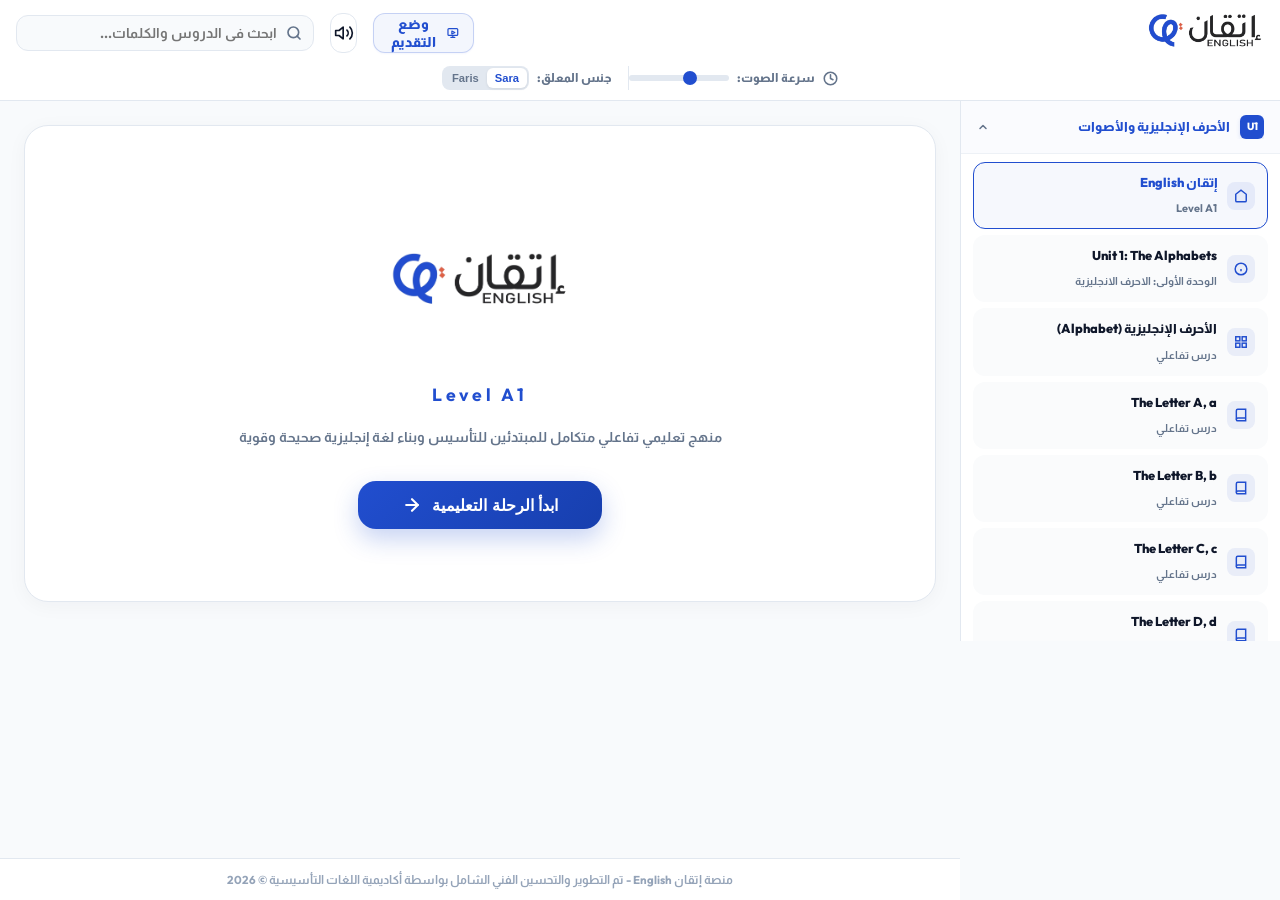
==== commit ea8b86f2: "Update index.html" ====
--- a/index.html
+++ b/index.html
@@ -24,7 +24,7 @@
           <svg width="22" height="22" viewBox="0 0 24 24" fill="none" stroke="currentColor" stroke-width="2.5" stroke-linecap="round" stroke-linejoin="round" xmlns="http://www.w3.org/2000/svg"><line x1="3" y1="12" x2="21" y2="12"></line><line x1="3" y1="6" x2="21" y2="6"></line><line x1="3" y1="18" x2="21" y2="18"></line></svg>
         </button>
 
-       <div class="cert-logo">
+       <div class="site-logo-container">
   <img src="Foundation_Course-html_files/logo.png" class="site-logo" alt="Logo">
 </div>
 
--- a/Foundation_Course-html_files/style.css
+++ b/Foundation_Course-html_files/style.css
@@ -1,1180 +1,2872 @@
-<!DOCTYPE html>
-<!-- saved from url=(0032)http://127.0.0.1:5500/index.html -->
-<html lang="ar" dir="rtl"><head><meta http-equiv="Content-Type" content="text/html; charset=UTF-8">
+@import url('https://fonts.googleapis.com/css2?family=Almarai:wght@300;400;700;800&family=Cairo:wght@300;400;600;700;800;900&family=Outfit:wght@300;400;500;600;700;800;900&family=JetBrains+Mono:wght@400;500;700&display=swap');
+
+/* CSS Global Variable System matching Itqan Brand Guidelines */
+:root {
+  --brand-blue: #214ecf;
+  --brand-blue-hover: #173fae;
+  --brand-yellow: #ea9835;
+  --brand-lightblue: #84a5f2;
+  --brand-peach: #fcded6;
+  --brand-terracotta: #e06045;
   
-  <meta name="viewport" content="width=device-width, initial-scale=1.0">
-  <title>إتقان English - العرض التفاعلي الشامل</title>
-  <link rel="stylesheet" href="./Foundation_Course-html_files/style.css">
-</head>
-<body>
-
-  <!-- Floating Presenter/Full-screen exit banner -->
-  <div class="presenter-exit-banner" id="presenter-exit-banner">
-    <svg width="14" height="14" viewBox="0 0 24 24" fill="none" stroke="currentColor" stroke-width="2.5" stroke-linecap="round" stroke-linejoin="round" xmlns="http://www.w3.org/2000/svg"><line x1="18" y1="6" x2="6" y2="18"></line><line x1="6" y1="6" x2="18" y2="18"></line></svg>
-    <span>اضغط هنا أو على Esc للخروج من وضع التقديم</span>
-  </div>
-
-  <div class="app-container">
-    
-    <!-- Top Configuration and Controls Header -->
-    <header class="top-header">
-      <div class="header-left">
-        <!-- Sidebar Drawer Toggle for mobile screens -->
-        <button class="sidebar-toggle-btn" id="sidebar-toggle" title="القائمة">
-          <svg width="22" height="22" viewBox="0 0 24 24" fill="none" stroke="currentColor" stroke-width="2.5" stroke-linecap="round" stroke-linejoin="round" xmlns="http://www.w3.org/2000/svg"><line x1="3" y1="12" x2="21" y2="12"></line><line x1="3" y1="6" x2="21" y2="6"></line><line x1="3" y1="18" x2="21" y2="18"></line></svg>
-        </button>
-
-       <div class="cert-logo">
-  <img src="Foundation_Course-html_files/logo.png" class="site-logo" alt="Logo">
-</div>
-
-      </div>
-
-      <!-- Center Voice Speed and Gender Config Deck -->
-      <div class="voice-deck">
-        <div class="voice-control-item">
-          <svg width="15" height="15" viewBox="0 0 24 24" fill="none" stroke="currentColor" stroke-width="2.5" stroke-linecap="round" stroke-linejoin="round" xmlns="http://www.w3.org/2000/svg"><circle cx="12" cy="12" r="10"></circle><polyline points="12 6 12 12 16 14"></polyline></svg>
-          <span>سرعة الصوت:</span>
-          <input type="range" id="voice-rate-slider" min="0.5" max="1.3" step="0.1" value="0.8" class="rate-slider">
-        </div>
-        <div class="voice-control-item" style="border-right: 1px solid var(--border-slate); padding-right: 16px;">
-          <span>جنس المعلق:</span>
-          <div class="toggle-group">
-            <button class="toggle-item" id="toggle-female">Sara</button>
-            <button class="toggle-item active" id="toggle-male">Faris</button>
-          </div>
-        </div>
-      </div>
-
-      <!-- Right Header Actions (Mute, Presenter, Search, Bookmarks) -->
-      <div class="header-right">
-        <!-- Search bar input -->
-        <div class="search-container">
-          <input type="text" id="search-input" class="search-input" placeholder="ابحث في الدروس والكلمات...">
-          <svg class="search-icon" viewBox="0 0 24 24" fill="none" stroke="currentColor" stroke-width="2.5" stroke-linecap="round" stroke-linejoin="round" xmlns="http://www.w3.org/2000/svg"><circle cx="11" cy="11" r="8"></circle><line x1="21" y1="21" x2="16.65" y2="16.65"></line></svg>
-          <button class="search-clear" id="search-clear" title="مسح">×</button>
-        </div>
-
-        <!-- Presenter Mode Button -->
-        <button class="icon-btn" id="presenter-btn" title="وضع ملء الشاشة والتقديم">
-          <svg class="presenter-icon" width="18" height="18" viewBox="0 0 24 24" fill="none" stroke="currentColor" stroke-width="2.5" stroke-linecap="round" stroke-linejoin="round" xmlns="http://www.w3.org/2000/svg">
-            <rect x="2" y="3" width="20" height="14" rx="2" ry="2"></rect>
-            <line x1="8" y1="21" x2="16" y2="21"></line>
-            <line x1="12" y1="17" x2="12" y2="21"></line>
-            <polygon points="10 8 16 11 10 14 10 8"></polygon>
-          </svg>
-          <span class="btn-label-text">وضع التقديم</span>
-        </button>
-
-        <!-- Audio mute Button -->
-        <button class="icon-btn" id="mute-btn" title="كتم / تفعيل الصوت"><svg width="20" height="20" viewBox="0 0 24 24" fill="none" stroke="currentColor" stroke-width="2" stroke-linecap="round" stroke-linejoin="round" xmlns="http://www.w3.org/2000/svg"><polygon points="11 5 6 9 2 9 2 15 6 15 11 19 11 5"></polygon><path d="M15.54 8.46a5 5 0 0 1 0 7.07"></path><path d="M19.07 4.93a10 10 0 0 1 0 14.14"></path></svg></button>
-      </div>
-    </header>
-
-    <!-- Main Workspace Content Frame -->
-    <div class="workspace-body">
-      
-      <!-- Backdrop overlay for mobile sidebar drawer -->
-      <div class="sidebar-overlay" id="sidebar-overlay"></div>
-
-      <!-- Slide Directory sidebar -->
-      <aside class="sidebar" id="sidebar">
-        <!-- Units selection block -->
-        <div class="unit-filter-container">
-          <h3 class="filter-title">الوحدات التعليمية</h3>
-          <div class="unit-grid">
-            <button class="unit-btn active" data-unit-id="1">الأحرف</button>
-            <button class="unit-btn" data-unit-id="2">الكينونة</button>
-            <button class="unit-btn" data-unit-id="3">الكلام</button>
-            <button class="unit-btn" data-unit-id="4">الجملة</button>
-            <button class="unit-btn" data-unit-id="5">المضارع</button>
-            <button class="unit-btn" data-unit-id="6">المحادثة</button>
-          </div>
-        </div>
-
-        <!-- Slides List Directory -->
-        <div class="slide-list-container" id="slide-list-container"><div class="sidebar-unit-section expanded" data-unit-id="1"><div class="sidebar-unit-header active">
-        <div class="unit-header-title-box">
-          <span class="unit-header-badge">U1</span>
-          <span class="unit-header-text">الأحرف الإنجليزية والأصوات</span>
-        </div>
-        <span class="unit-chevron">
-          <svg width="12" height="12" viewBox="0 0 24 24" fill="none" stroke="currentColor" stroke-width="3" stroke-linecap="round" stroke-linejoin="round" xmlns="http://www.w3.org/2000/svg"><polyline points="6 9 12 15 18 9"></polyline></svg>
-        </span>
-      </div><div class="sidebar-unit-lessons" style="display: block;"><div class="slide-item active">
-          <div class="slide-item-right">
-            <span class="slide-item-icon" style="background-color: rgba(33, 78, 207, 0.08); color: var(--brand-blue);">
-              <svg width="14" height="14" viewBox="0 0 24 24" fill="none" stroke="currentColor" stroke-width="2.5"><path d="M3 9l9-7 9 7v11a2 2 0 0 1-2 2H5a2 2 0 0 1-2-2z"></path></svg>
-            </span>
-            <div class="slide-item-info">
-              <h4 class="slide-item-title">إتقان English</h4>
-              <span class="slide-item-subtitle">Level A1</span>
-            </div>
-          </div>
-
-        </div><div class="slide-item ">
-          <div class="slide-item-right">
-            <span class="slide-item-icon" style="background-color: rgba(33, 78, 207, 0.08); color: var(--brand-blue);">
-              <svg width="14" height="14" viewBox="0 0 24 24" fill="none" stroke="currentColor" stroke-width="2.5"><circle cx="12" cy="12" r="10"></circle><line x1="12" y1="16" x2="12" y2="12"></line><line x1="12" y1="8" x2="12.01" y2="8"></line></svg>
-            </span>
-            <div class="slide-item-info">
-              <h4 class="slide-item-title">Unit 1: The Alphabets</h4>
-              <span class="slide-item-subtitle">الوحدة الأولى: الاحرف الانجليزية</span>
-            </div>
-          </div>
-          
-        </div><div class="slide-item ">
-          <div class="slide-item-right">
-            <span class="slide-item-icon" style="background-color: rgba(33, 78, 207, 0.08); color: var(--brand-blue);">
-              <svg width="14" height="14" viewBox="0 0 24 24" fill="none" stroke="currentColor" stroke-width="2.5"><rect x="3" y="3" width="7" height="7"></rect><rect x="14" y="3" width="7" height="7"></rect><rect x="14" y="14" width="7" height="7"></rect><rect x="3" y="14" width="7" height="7"></rect></svg>
-            </span>
-            <div class="slide-item-info">
-              <h4 class="slide-item-title">الأحرف الإنجليزية (Alphabet)</h4>
-              <span class="slide-item-subtitle">درس تفاعلي</span>
-            </div>
-          </div>
-          
-        </div><div class="slide-item ">
-          <div class="slide-item-right">
-            <span class="slide-item-icon" style="background-color: rgba(33, 78, 207, 0.08); color: var(--brand-blue);">
-              <svg width="14" height="14" viewBox="0 0 24 24" fill="none" stroke="currentColor" stroke-width="2.5"><path d="M4 19.5A2.5 2.5 0 0 1 6.5 17H20"></path><path d="M6.5 2H20v20H6.5A2.5 2.5 0 0 1 4 19.5v-15A2.5 2.5 0 0 1 6.5 2z"></path></svg>
-            </span>
-            <div class="slide-item-info">
-              <h4 class="slide-item-title">The Letter A, a</h4>
-              <span class="slide-item-subtitle">درس تفاعلي</span>
-            </div>
-          </div>
-
-        </div><div class="slide-item ">
-          <div class="slide-item-right">
-            <span class="slide-item-icon" style="background-color: rgba(33, 78, 207, 0.08); color: var(--brand-blue);">
-              <svg width="14" height="14" viewBox="0 0 24 24" fill="none" stroke="currentColor" stroke-width="2.5"><path d="M4 19.5A2.5 2.5 0 0 1 6.5 17H20"></path><path d="M6.5 2H20v20H6.5A2.5 2.5 0 0 1 4 19.5v-15A2.5 2.5 0 0 1 6.5 2z"></path></svg>
-            </span>
-            <div class="slide-item-info">
-              <h4 class="slide-item-title">The Letter B, b</h4>
-              <span class="slide-item-subtitle">درس تفاعلي</span>
-            </div>
-          </div>
-          
-        </div><div class="slide-item ">
-          <div class="slide-item-right">
-            <span class="slide-item-icon" style="background-color: rgba(33, 78, 207, 0.08); color: var(--brand-blue);">
-              <svg width="14" height="14" viewBox="0 0 24 24" fill="none" stroke="currentColor" stroke-width="2.5"><path d="M4 19.5A2.5 2.5 0 0 1 6.5 17H20"></path><path d="M6.5 2H20v20H6.5A2.5 2.5 0 0 1 4 19.5v-15A2.5 2.5 0 0 1 6.5 2z"></path></svg>
-            </span>
-            <div class="slide-item-info">
-              <h4 class="slide-item-title">The Letter C, c</h4>
-              <span class="slide-item-subtitle">درس تفاعلي</span>
-            </div>
-          </div>
-          
-        </div><div class="slide-item ">
-          <div class="slide-item-right">
-            <span class="slide-item-icon" style="background-color: rgba(33, 78, 207, 0.08); color: var(--brand-blue);">
-              <svg width="14" height="14" viewBox="0 0 24 24" fill="none" stroke="currentColor" stroke-width="2.5"><path d="M4 19.5A2.5 2.5 0 0 1 6.5 17H20"></path><path d="M6.5 2H20v20H6.5A2.5 2.5 0 0 1 4 19.5v-15A2.5 2.5 0 0 1 6.5 2z"></path></svg>
-            </span>
-            <div class="slide-item-info">
-              <h4 class="slide-item-title">The Letter D, d</h4>
-              <span class="slide-item-subtitle">درس تفاعلي</span>
-            </div>
-          </div>
-          
-        </div><div class="slide-item ">
-          <div class="slide-item-right">
-            <span class="slide-item-icon" style="background-color: rgba(33, 78, 207, 0.08); color: var(--brand-blue);">
-              <svg width="14" height="14" viewBox="0 0 24 24" fill="none" stroke="currentColor" stroke-width="2.5"><path d="M4 19.5A2.5 2.5 0 0 1 6.5 17H20"></path><path d="M6.5 2H20v20H6.5A2.5 2.5 0 0 1 4 19.5v-15A2.5 2.5 0 0 1 6.5 2z"></path></svg>
-            </span>
-            <div class="slide-item-info">
-              <h4 class="slide-item-title">The Letter E, e</h4>
-              <span class="slide-item-subtitle">درس تفاعلي</span>
-            </div>
-          </div>
-          
-        </div><div class="slide-item ">
-          <div class="slide-item-right">
-            <span class="slide-item-icon" style="background-color: rgba(33, 78, 207, 0.08); color: var(--brand-blue);">
-              <svg width="14" height="14" viewBox="0 0 24 24" fill="none" stroke="currentColor" stroke-width="2.5"><path d="M4 19.5A2.5 2.5 0 0 1 6.5 17H20"></path><path d="M6.5 2H20v20H6.5A2.5 2.5 0 0 1 4 19.5v-15A2.5 2.5 0 0 1 6.5 2z"></path></svg>
-            </span>
-            <div class="slide-item-info">
-              <h4 class="slide-item-title">The Letter F, f</h4>
-              <span class="slide-item-subtitle">درس تفاعلي</span>
-            </div>
-          </div>
-          
-        </div><div class="slide-item ">
-          <div class="slide-item-right">
-            <span class="slide-item-icon" style="background-color: rgba(33, 78, 207, 0.08); color: var(--brand-blue);">
-              <svg width="14" height="14" viewBox="0 0 24 24" fill="none" stroke="currentColor" stroke-width="2.5"><path d="M4 19.5A2.5 2.5 0 0 1 6.5 17H20"></path><path d="M6.5 2H20v20H6.5A2.5 2.5 0 0 1 4 19.5v-15A2.5 2.5 0 0 1 6.5 2z"></path></svg>
-            </span>
-            <div class="slide-item-info">
-              <h4 class="slide-item-title">The Letter G, g</h4>
-              <span class="slide-item-subtitle">درس تفاعلي</span>
-            </div>
-          </div>
-          
-        </div><div class="slide-item ">
-          <div class="slide-item-right">
-            <span class="slide-item-icon" style="background-color: rgba(33, 78, 207, 0.08); color: var(--brand-blue);">
-              <svg width="14" height="14" viewBox="0 0 24 24" fill="none" stroke="currentColor" stroke-width="2.5"><path d="M4 19.5A2.5 2.5 0 0 1 6.5 17H20"></path><path d="M6.5 2H20v20H6.5A2.5 2.5 0 0 1 4 19.5v-15A2.5 2.5 0 0 1 6.5 2z"></path></svg>
-            </span>
-            <div class="slide-item-info">
-              <h4 class="slide-item-title">The Letter H, h</h4>
-              <span class="slide-item-subtitle">درس تفاعلي</span>
-            </div>
-          </div>
-          
-        </div><div class="slide-item ">
-          <div class="slide-item-right">
-            <span class="slide-item-icon" style="background-color: rgba(33, 78, 207, 0.08); color: var(--brand-blue);">
-              <svg width="14" height="14" viewBox="0 0 24 24" fill="none" stroke="currentColor" stroke-width="2.5"><path d="M4 19.5A2.5 2.5 0 0 1 6.5 17H20"></path><path d="M6.5 2H20v20H6.5A2.5 2.5 0 0 1 4 19.5v-15A2.5 2.5 0 0 1 6.5 2z"></path></svg>
-            </span>
-            <div class="slide-item-info">
-              <h4 class="slide-item-title">The Letter I, i</h4>
-              <span class="slide-item-subtitle">درس تفاعلي</span>
-            </div>
-          </div>
-          
-        </div><div class="slide-item ">
-          <div class="slide-item-right">
-            <span class="slide-item-icon" style="background-color: rgba(33, 78, 207, 0.08); color: var(--brand-blue);">
-              <svg width="14" height="14" viewBox="0 0 24 24" fill="none" stroke="currentColor" stroke-width="2.5"><path d="M4 19.5A2.5 2.5 0 0 1 6.5 17H20"></path><path d="M6.5 2H20v20H6.5A2.5 2.5 0 0 1 4 19.5v-15A2.5 2.5 0 0 1 6.5 2z"></path></svg>
-            </span>
-            <div class="slide-item-info">
-              <h4 class="slide-item-title">The Letter J, j</h4>
-              <span class="slide-item-subtitle">درس تفاعلي</span>
-            </div>
-          </div>
-
-        </div><div class="slide-item ">
-          <div class="slide-item-right">
-            <span class="slide-item-icon" style="background-color: rgba(33, 78, 207, 0.08); color: var(--brand-blue);">
-              <svg width="14" height="14" viewBox="0 0 24 24" fill="none" stroke="currentColor" stroke-width="2.5"><path d="M4 19.5A2.5 2.5 0 0 1 6.5 17H20"></path><path d="M6.5 2H20v20H6.5A2.5 2.5 0 0 1 4 19.5v-15A2.5 2.5 0 0 1 6.5 2z"></path></svg>
-            </span>
-            <div class="slide-item-info">
-              <h4 class="slide-item-title">The Letter K, k</h4>
-              <span class="slide-item-subtitle">درس تفاعلي</span>
-            </div>
-          </div>
-          
-        </div><div class="slide-item ">
-          <div class="slide-item-right">
-            <span class="slide-item-icon" style="background-color: rgba(33, 78, 207, 0.08); color: var(--brand-blue);">
-              <svg width="14" height="14" viewBox="0 0 24 24" fill="none" stroke="currentColor" stroke-width="2.5"><path d="M4 19.5A2.5 2.5 0 0 1 6.5 17H20"></path><path d="M6.5 2H20v20H6.5A2.5 2.5 0 0 1 4 19.5v-15A2.5 2.5 0 0 1 6.5 2z"></path></svg>
-            </span>
-            <div class="slide-item-info">
-              <h4 class="slide-item-title">The Letter L, l</h4>
-              <span class="slide-item-subtitle">درس تفاعلي</span>
-            </div>
-          </div>
-          
-        </div><div class="slide-item ">
-          <div class="slide-item-right">
-            <span class="slide-item-icon" style="background-color: rgba(33, 78, 207, 0.08); color: var(--brand-blue);">
-              <svg width="14" height="14" viewBox="0 0 24 24" fill="none" stroke="currentColor" stroke-width="2.5"><path d="M4 19.5A2.5 2.5 0 0 1 6.5 17H20"></path><path d="M6.5 2H20v20H6.5A2.5 2.5 0 0 1 4 19.5v-15A2.5 2.5 0 0 1 6.5 2z"></path></svg>
-            </span>
-            <div class="slide-item-info">
-              <h4 class="slide-item-title">The Letter M, m</h4>
-              <span class="slide-item-subtitle">درس تفاعلي</span>
-            </div>
-          </div>
-          
-        </div><div class="slide-item ">
-          <div class="slide-item-right">
-            <span class="slide-item-icon" style="background-color: rgba(33, 78, 207, 0.08); color: var(--brand-blue);">
-              <svg width="14" height="14" viewBox="0 0 24 24" fill="none" stroke="currentColor" stroke-width="2.5"><path d="M4 19.5A2.5 2.5 0 0 1 6.5 17H20"></path><path d="M6.5 2H20v20H6.5A2.5 2.5 0 0 1 4 19.5v-15A2.5 2.5 0 0 1 6.5 2z"></path></svg>
-            </span>
-            <div class="slide-item-info">
-              <h4 class="slide-item-title">The Letter N, n</h4>
-              <span class="slide-item-subtitle">درس تفاعلي</span>
-            </div>
-          </div>
-          
-        </div><div class="slide-item ">
-          <div class="slide-item-right">
-            <span class="slide-item-icon" style="background-color: rgba(33, 78, 207, 0.08); color: var(--brand-blue);">
-              <svg width="14" height="14" viewBox="0 0 24 24" fill="none" stroke="currentColor" stroke-width="2.5"><path d="M4 19.5A2.5 2.5 0 0 1 6.5 17H20"></path><path d="M6.5 2H20v20H6.5A2.5 2.5 0 0 1 4 19.5v-15A2.5 2.5 0 0 1 6.5 2z"></path></svg>
-            </span>
-            <div class="slide-item-info">
-              <h4 class="slide-item-title">The Letter O, o</h4>
-              <span class="slide-item-subtitle">درس تفاعلي</span>
-            </div>
-          </div>
-          
-        </div><div class="slide-item ">
-          <div class="slide-item-right">
-            <span class="slide-item-icon" style="background-color: rgba(33, 78, 207, 0.08); color: var(--brand-blue);">
-              <svg width="14" height="14" viewBox="0 0 24 24" fill="none" stroke="currentColor" stroke-width="2.5"><path d="M4 19.5A2.5 2.5 0 0 1 6.5 17H20"></path><path d="M6.5 2H20v20H6.5A2.5 2.5 0 0 1 4 19.5v-15A2.5 2.5 0 0 1 6.5 2z"></path></svg>
-            </span>
-            <div class="slide-item-info">
-              <h4 class="slide-item-title">The Letter P, p</h4>
-              <span class="slide-item-subtitle">درس تفاعلي</span>
-            </div>
-          </div>
-          
-        </div><div class="slide-item ">
-          <div class="slide-item-right">
-            <span class="slide-item-icon" style="background-color: rgba(33, 78, 207, 0.08); color: var(--brand-blue);">
-              <svg width="14" height="14" viewBox="0 0 24 24" fill="none" stroke="currentColor" stroke-width="2.5"><path d="M4 19.5A2.5 2.5 0 0 1 6.5 17H20"></path><path d="M6.5 2H20v20H6.5A2.5 2.5 0 0 1 4 19.5v-15A2.5 2.5 0 0 1 6.5 2z"></path></svg>
-            </span>
-            <div class="slide-item-info">
-              <h4 class="slide-item-title">The Letter Q, q</h4>
-              <span class="slide-item-subtitle">درس تفاعلي</span>
-            </div>
-          </div>
-          
-        </div><div class="slide-item ">
-          <div class="slide-item-right">
-            <span class="slide-item-icon" style="background-color: rgba(33, 78, 207, 0.08); color: var(--brand-blue);">
-              <svg width="14" height="14" viewBox="0 0 24 24" fill="none" stroke="currentColor" stroke-width="2.5"><path d="M4 19.5A2.5 2.5 0 0 1 6.5 17H20"></path><path d="M6.5 2H20v20H6.5A2.5 2.5 0 0 1 4 19.5v-15A2.5 2.5 0 0 1 6.5 2z"></path></svg>
-            </span>
-            <div class="slide-item-info">
-              <h4 class="slide-item-title">The Letter R, r</h4>
-              <span class="slide-item-subtitle">درس تفاعلي</span>
-            </div>
-          </div>
-          
-        </div><div class="slide-item ">
-          <div class="slide-item-right">
-            <span class="slide-item-icon" style="background-color: rgba(33, 78, 207, 0.08); color: var(--brand-blue);">
-              <svg width="14" height="14" viewBox="0 0 24 24" fill="none" stroke="currentColor" stroke-width="2.5"><path d="M4 19.5A2.5 2.5 0 0 1 6.5 17H20"></path><path d="M6.5 2H20v20H6.5A2.5 2.5 0 0 1 4 19.5v-15A2.5 2.5 0 0 1 6.5 2z"></path></svg>
-            </span>
-            <div class="slide-item-info">
-              <h4 class="slide-item-title">The Letter S, s</h4>
-              <span class="slide-item-subtitle">درس تفاعلي</span>
-            </div>
-          </div>
-          
-        </div><div class="slide-item ">
-          <div class="slide-item-right">
-            <span class="slide-item-icon" style="background-color: rgba(33, 78, 207, 0.08); color: var(--brand-blue);">
-              <svg width="14" height="14" viewBox="0 0 24 24" fill="none" stroke="currentColor" stroke-width="2.5"><path d="M4 19.5A2.5 2.5 0 0 1 6.5 17H20"></path><path d="M6.5 2H20v20H6.5A2.5 2.5 0 0 1 4 19.5v-15A2.5 2.5 0 0 1 6.5 2z"></path></svg>
-            </span>
-            <div class="slide-item-info">
-              <h4 class="slide-item-title">The Letter T, t</h4>
-              <span class="slide-item-subtitle">درس تفاعلي</span>
-            </div>
-          </div>
-          
-        </div><div class="slide-item ">
-          <div class="slide-item-right">
-            <span class="slide-item-icon" style="background-color: rgba(33, 78, 207, 0.08); color: var(--brand-blue);">
-              <svg width="14" height="14" viewBox="0 0 24 24" fill="none" stroke="currentColor" stroke-width="2.5"><path d="M4 19.5A2.5 2.5 0 0 1 6.5 17H20"></path><path d="M6.5 2H20v20H6.5A2.5 2.5 0 0 1 4 19.5v-15A2.5 2.5 0 0 1 6.5 2z"></path></svg>
-            </span>
-            <div class="slide-item-info">
-              <h4 class="slide-item-title">The Letter U, u</h4>
-              <span class="slide-item-subtitle">درس تفاعلي</span>
-            </div>
-          </div>
-          
-        </div><div class="slide-item ">
-          <div class="slide-item-right">
-            <span class="slide-item-icon" style="background-color: rgba(33, 78, 207, 0.08); color: var(--brand-blue);">
-              <svg width="14" height="14" viewBox="0 0 24 24" fill="none" stroke="currentColor" stroke-width="2.5"><path d="M4 19.5A2.5 2.5 0 0 1 6.5 17H20"></path><path d="M6.5 2H20v20H6.5A2.5 2.5 0 0 1 4 19.5v-15A2.5 2.5 0 0 1 6.5 2z"></path></svg>
-            </span>
-            <div class="slide-item-info">
-              <h4 class="slide-item-title">The Letter V, v</h4>
-              <span class="slide-item-subtitle">درس تفاعلي</span>
-            </div>
-          </div>
-          
-        </div><div class="slide-item ">
-          <div class="slide-item-right">
-            <span class="slide-item-icon" style="background-color: rgba(33, 78, 207, 0.08); color: var(--brand-blue);">
-              <svg width="14" height="14" viewBox="0 0 24 24" fill="none" stroke="currentColor" stroke-width="2.5"><path d="M4 19.5A2.5 2.5 0 0 1 6.5 17H20"></path><path d="M6.5 2H20v20H6.5A2.5 2.5 0 0 1 4 19.5v-15A2.5 2.5 0 0 1 6.5 2z"></path></svg>
-            </span>
-            <div class="slide-item-info">
-              <h4 class="slide-item-title">The Letter W, w</h4>
-              <span class="slide-item-subtitle">درس تفاعلي</span>
-            </div>
-          </div>
-          
-        </div><div class="slide-item ">
-          <div class="slide-item-right">
-            <span class="slide-item-icon" style="background-color: rgba(33, 78, 207, 0.08); color: var(--brand-blue);">
-              <svg width="14" height="14" viewBox="0 0 24 24" fill="none" stroke="currentColor" stroke-width="2.5"><path d="M4 19.5A2.5 2.5 0 0 1 6.5 17H20"></path><path d="M6.5 2H20v20H6.5A2.5 2.5 0 0 1 4 19.5v-15A2.5 2.5 0 0 1 6.5 2z"></path></svg>
-            </span>
-            <div class="slide-item-info">
-              <h4 class="slide-item-title">The Letter X, x</h4>
-              <span class="slide-item-subtitle">درس تفاعلي</span>
-            </div>
-          </div>
-          
-        </div><div class="slide-item ">
-          <div class="slide-item-right">
-            <span class="slide-item-icon" style="background-color: rgba(33, 78, 207, 0.08); color: var(--brand-blue);">
-              <svg width="14" height="14" viewBox="0 0 24 24" fill="none" stroke="currentColor" stroke-width="2.5"><path d="M4 19.5A2.5 2.5 0 0 1 6.5 17H20"></path><path d="M6.5 2H20v20H6.5A2.5 2.5 0 0 1 4 19.5v-15A2.5 2.5 0 0 1 6.5 2z"></path></svg>
-            </span>
-            <div class="slide-item-info">
-              <h4 class="slide-item-title">The Letter Y, y</h4>
-              <span class="slide-item-subtitle">درس تفاعلي</span>
-            </div>
-          </div>
-          
-        </div><div class="slide-item ">
-          <div class="slide-item-right">
-            <span class="slide-item-icon" style="background-color: rgba(33, 78, 207, 0.08); color: var(--brand-blue);">
-              <svg width="14" height="14" viewBox="0 0 24 24" fill="none" stroke="currentColor" stroke-width="2.5"><path d="M4 19.5A2.5 2.5 0 0 1 6.5 17H20"></path><path d="M6.5 2H20v20H6.5A2.5 2.5 0 0 1 4 19.5v-15A2.5 2.5 0 0 1 6.5 2z"></path></svg>
-            </span>
-            <div class="slide-item-info">
-              <h4 class="slide-item-title">The Letter Z, z</h4>
-              <span class="slide-item-subtitle">درس تفاعلي</span>
-            </div>
-          </div>
-          
-        </div><div class="slide-item ">
-          <div class="slide-item-right">
-            <span class="slide-item-icon" style="background-color: rgba(33, 78, 207, 0.08); color: var(--brand-blue);">
-              <svg width="14" height="14" viewBox="0 0 24 24" fill="none" stroke="currentColor" stroke-width="2.5"><path d="M4 19.5A2.5 2.5 0 0 1 6.5 17H20"></path><path d="M6.5 2H20v20H6.5A2.5 2.5 0 0 1 4 19.5v-15A2.5 2.5 0 0 1 6.5 2z"></path></svg>
-            </span>
-            <div class="slide-item-info">
-              <h4 class="slide-item-title">درس الأصوات في اللغة الإنجليزية</h4>
-              <span class="slide-item-subtitle">(English Sounds)</span>
-            </div>
-          </div>
-          
-        </div><div class="slide-item ">
-          <div class="slide-item-right">
-            <span class="slide-item-icon" style="background-color: rgba(33, 78, 207, 0.08); color: var(--brand-blue);">
-              <svg width="14" height="14" viewBox="0 0 24 24" fill="none" stroke="currentColor" stroke-width="2.5"><path d="M4 19.5A2.5 2.5 0 0 1 6.5 17H20"></path><path d="M6.5 2H20v20H6.5A2.5 2.5 0 0 1 4 19.5v-15A2.5 2.5 0 0 1 6.5 2z"></path></svg>
-            </span>
-            <div class="slide-item-info">
-              <h4 class="slide-item-title">أصوات الحروف المركبة (Compound Sounds)</h4>
-              <span class="slide-item-subtitle">درس تفاعلي</span>
-            </div>
-          </div>
-
-        </div><div class="slide-item ">
-          <div class="slide-item-right">
-            <span class="slide-item-icon" style="background-color: rgba(33, 78, 207, 0.08); color: var(--brand-blue);">
-              <svg width="14" height="14" viewBox="0 0 24 24" fill="none" stroke="currentColor" stroke-width="2.5"><path d="M4 19.5A2.5 2.5 0 0 1 6.5 17H20"></path><path d="M6.5 2H20v20H6.5A2.5 2.5 0 0 1 4 19.5v-15A2.5 2.5 0 0 1 6.5 2z"></path></svg>
-            </span>
-            <div class="slide-item-info">
-              <h4 class="slide-item-title">الحروف الصامتة (Silent Letters)</h4>
-              <span class="slide-item-subtitle">درس تفاعلي</span>
-            </div>
-          </div>
-          
-        </div><div class="slide-item ">
-          <div class="slide-item-right">
-            <span class="slide-item-icon" style="background-color: rgba(234, 152, 53, 0.08); color: var(--brand-yellow);">
-              <svg width="14" height="14" viewBox="0 0 24 24" fill="none" stroke="currentColor" stroke-width="2.5"><circle cx="12" cy="12" r="10"></circle><path d="M9.09 9a3 3 0 0 1 5.83 1c0 2-3 3-3 3"></path><line x1="12" y1="17" x2="12.01" y2="17"></line></svg>
-            </span>
-            <div class="slide-item-info">
-              <h4 class="slide-item-title">اختبار الوحدة الأولى - السؤال 1: استماع وتمييز</h4>
-              <span class="slide-item-subtitle">درس تفاعلي</span>
-            </div>
-          </div>
-          
-        </div><div class="slide-item ">
-          <div class="slide-item-right">
-            <span class="slide-item-icon" style="background-color: rgba(234, 152, 53, 0.08); color: var(--brand-yellow);">
-              <svg width="14" height="14" viewBox="0 0 24 24" fill="none" stroke="currentColor" stroke-width="2.5"><circle cx="12" cy="12" r="10"></circle><path d="M9.09 9a3 3 0 0 1 5.83 1c0 2-3 3-3 3"></path><line x1="12" y1="17" x2="12.01" y2="17"></line></svg>
-            </span>
-            <div class="slide-item-info">
-              <h4 class="slide-item-title">اختبار الوحدة الأولى - السؤال 2: استماع وتمييز</h4>
-              <span class="slide-item-subtitle">درس تفاعلي</span>
-            </div>
-          </div>
-          
-        </div><div class="slide-item ">
-          <div class="slide-item-right">
-            <span class="slide-item-icon" style="background-color: rgba(234, 152, 53, 0.08); color: var(--brand-yellow);">
-              <svg width="14" height="14" viewBox="0 0 24 24" fill="none" stroke="currentColor" stroke-width="2.5"><circle cx="12" cy="12" r="10"></circle><path d="M9.09 9a3 3 0 0 1 5.83 1c0 2-3 3-3 3"></path><line x1="12" y1="17" x2="12.01" y2="17"></line></svg>
-            </span>
-            <div class="slide-item-info">
-              <h4 class="slide-item-title">اختبار الوحدة الأولى - السؤال 3: استماع للأصوات المركبة</h4>
-              <span class="slide-item-subtitle">درس تفاعلي</span>
-            </div>
-          </div>
-          
-        </div><div class="slide-item ">
-          <div class="slide-item-right">
-            <span class="slide-item-icon" style="background-color: rgba(234, 152, 53, 0.08); color: var(--brand-yellow);">
-              <svg width="14" height="14" viewBox="0 0 24 24" fill="none" stroke="currentColor" stroke-width="2.5"><circle cx="12" cy="12" r="10"></circle><path d="M9.09 9a3 3 0 0 1 5.83 1c0 2-3 3-3 3"></path><line x1="12" y1="17" x2="12.01" y2="17"></line></svg>
-            </span>
-            <div class="slide-item-info">
-              <h4 class="slide-item-title">اختبار الوحدة الأولى - السؤال 4: استماع للأصوات المركبة</h4>
-              <span class="slide-item-subtitle">درس تفاعلي</span>
-            </div>
-          </div>
-          
-        </div><div class="slide-item ">
-          <div class="slide-item-right">
-            <span class="slide-item-icon" style="background-color: rgba(234, 152, 53, 0.08); color: var(--brand-yellow);">
-              <svg width="14" height="14" viewBox="0 0 24 24" fill="none" stroke="currentColor" stroke-width="2.5"><circle cx="12" cy="12" r="10"></circle><path d="M9.09 9a3 3 0 0 1 5.83 1c0 2-3 3-3 3"></path><line x1="12" y1="17" x2="12.01" y2="17"></line></svg>
-            </span>
-            <div class="slide-item-info">
-              <h4 class="slide-item-title">اختبار الوحدة الأولى - السؤال 5: استماع للأصوات المركبة</h4>
-              <span class="slide-item-subtitle">درس تفاعلي</span>
-            </div>
-          </div>
-          
-        </div></div></div><div class="sidebar-unit-section expanded" data-unit-id="2"><div class="sidebar-unit-header ">
-        <div class="unit-header-title-box">
-          <span class="unit-header-badge">U2</span>
-          <span class="unit-header-text">فعل الكينونة</span>
-        </div>
-        <span class="unit-chevron">
-          <svg width="12" height="12" viewBox="0 0 24 24" fill="none" stroke="currentColor" stroke-width="3" stroke-linecap="round" stroke-linejoin="round" xmlns="http://www.w3.org/2000/svg"><polyline points="6 9 12 15 18 9"></polyline></svg>
-        </span>
-      </div><div class="sidebar-unit-lessons" style="display: block;"><div class="slide-item ">
-          <div class="slide-item-right">
-            <span class="slide-item-icon" style="background-color: rgba(33, 78, 207, 0.08); color: var(--brand-blue);">
-              <svg width="14" height="14" viewBox="0 0 24 24" fill="none" stroke="currentColor" stroke-width="2.5"><circle cx="12" cy="12" r="10"></circle><line x1="12" y1="16" x2="12" y2="12"></line><line x1="12" y1="8" x2="12.01" y2="8"></line></svg>
-            </span>
-            <div class="slide-item-info">
-              <h4 class="slide-item-title">Unit 2: Verb to Be</h4>
-              <span class="slide-item-subtitle">الوحدة الثانية: فعل الكينونة</span>
-            </div>
-          </div>
-          
-        </div><div class="slide-item ">
-          <div class="slide-item-right">
-            <span class="slide-item-icon" style="background-color: rgba(33, 78, 207, 0.08); color: var(--brand-blue);">
-              <svg width="14" height="14" viewBox="0 0 24 24" fill="none" stroke="currentColor" stroke-width="2.5"><path d="M4 19.5A2.5 2.5 0 0 1 6.5 17H20"></path><path d="M6.5 2H20v20H6.5A2.5 2.5 0 0 1 4 19.5v-15A2.5 2.5 0 0 1 6.5 2z"></path></svg>
-            </span>
-            <div class="slide-item-info">
-              <h4 class="slide-item-title">أشكال فعل الكينونة (Shapes of to be)</h4>
-              <span class="slide-item-subtitle">درس تفاعلي</span>
-            </div>
-          </div>
-          
-        </div><div class="slide-item ">
-          <div class="slide-item-right">
-            <span class="slide-item-icon" style="background-color: rgba(33, 78, 207, 0.08); color: var(--brand-blue);">
-              <svg width="14" height="14" viewBox="0 0 24 24" fill="none" stroke="currentColor" stroke-width="2.5"><path d="M4 19.5A2.5 2.5 0 0 1 6.5 17H20"></path><path d="M6.5 2H20v20H6.5A2.5 2.5 0 0 1 4 19.5v-15A2.5 2.5 0 0 1 6.5 2z"></path></svg>
-            </span>
-            <div class="slide-item-info">
-              <h4 class="slide-item-title">1. استخدام فعل to be في الجمل المثبتة (Positive)</h4>
-              <span class="slide-item-subtitle">درس تفاعلي</span>
-            </div>
-          </div>
-          
-        </div><div class="slide-item ">
-          <div class="slide-item-right">
-            <span class="slide-item-icon" style="background-color: rgba(33, 78, 207, 0.08); color: var(--brand-blue);">
-              <svg width="14" height="14" viewBox="0 0 24 24" fill="none" stroke="currentColor" stroke-width="2.5"><path d="M4 19.5A2.5 2.5 0 0 1 6.5 17H20"></path><path d="M6.5 2H20v20H6.5A2.5 2.5 0 0 1 4 19.5v-15A2.5 2.5 0 0 1 6.5 2z"></path></svg>
-            </span>
-            <div class="slide-item-info">
-              <h4 class="slide-item-title">2. نفي جمل فعل الكينونة (Negative)</h4>
-              <span class="slide-item-subtitle">درس تفاعلي</span>
-            </div>
-          </div>
-          
-        </div><div class="slide-item ">
-          <div class="slide-item-right">
-            <span class="slide-item-icon" style="background-color: rgba(33, 78, 207, 0.08); color: var(--brand-blue);">
-              <svg width="14" height="14" viewBox="0 0 24 24" fill="none" stroke="currentColor" stroke-width="2.5"><path d="M4 19.5A2.5 2.5 0 0 1 6.5 17H20"></path><path d="M6.5 2H20v20H6.5A2.5 2.5 0 0 1 4 19.5v-15A2.5 2.5 0 0 1 6.5 2z"></path></svg>
-            </span>
-            <div class="slide-item-info">
-              <h4 class="slide-item-title">3. استخدام فعل to be في الأسئلة (Questions)</h4>
-              <span class="slide-item-subtitle">درس تفاعلي</span>
-            </div>
-          </div>
-          
-        </div><div class="slide-item ">
-          <div class="slide-item-right">
-            <span class="slide-item-icon" style="background-color: rgba(234, 152, 53, 0.08); color: var(--brand-yellow);">
-              <svg width="14" height="14" viewBox="0 0 24 24" fill="none" stroke="currentColor" stroke-width="2.5"><circle cx="12" cy="12" r="10"></circle><path d="M9.09 9a3 3 0 0 1 5.83 1c0 2-3 3-3 3"></path><line x1="12" y1="17" x2="12.01" y2="17"></line></svg>
-            </span>
-            <div class="slide-item-info">
-              <h4 class="slide-item-title">اختبار الوحدة الثانية - السؤال 1: فعل الكينونة</h4>
-              <span class="slide-item-subtitle">درس تفاعلي</span>
-            </div>
-          </div>
-          
-        </div><div class="slide-item ">
-          <div class="slide-item-right">
-            <span class="slide-item-icon" style="background-color: rgba(234, 152, 53, 0.08); color: var(--brand-yellow);">
-              <svg width="14" height="14" viewBox="0 0 24 24" fill="none" stroke="currentColor" stroke-width="2.5"><circle cx="12" cy="12" r="10"></circle><path d="M9.09 9a3 3 0 0 1 5.83 1c0 2-3 3-3 3"></path><line x1="12" y1="17" x2="12.01" y2="17"></line></svg>
-            </span>
-            <div class="slide-item-info">
-              <h4 class="slide-item-title">اختبار الوحدة الثانية - السؤال 2: نفي فعل الكينونة</h4>
-              <span class="slide-item-subtitle">درس تفاعلي</span>
-            </div>
-          </div>
-          
-        </div><div class="slide-item ">
-          <div class="slide-item-right">
-            <span class="slide-item-icon" style="background-color: rgba(234, 152, 53, 0.08); color: var(--brand-yellow);">
-              <svg width="14" height="14" viewBox="0 0 24 24" fill="none" stroke="currentColor" stroke-width="2.5"><circle cx="12" cy="12" r="10"></circle><path d="M9.09 9a3 3 0 0 1 5.83 1c0 2-3 3-3 3"></path><line x1="12" y1="17" x2="12.01" y2="17"></line></svg>
-            </span>
-            <div class="slide-item-info">
-              <h4 class="slide-item-title">اختبار الوحدة الثانية - السؤال 3: الأسئلة بفعل الكينونة</h4>
-              <span class="slide-item-subtitle">درس تفاعلي</span>
-            </div>
-          </div>
-          
-        </div></div></div><div class="sidebar-unit-section expanded" data-unit-id="3"><div class="sidebar-unit-header ">
-        <div class="unit-header-title-box">
-          <span class="unit-header-badge">U3</span>
-          <span class="unit-header-text">أجزاء الكلام الأساسية</span>
-        </div>
-        <span class="unit-chevron">
-          <svg width="12" height="12" viewBox="0 0 24 24" fill="none" stroke="currentColor" stroke-width="3" stroke-linecap="round" stroke-linejoin="round" xmlns="http://www.w3.org/2000/svg"><polyline points="6 9 12 15 18 9"></polyline></svg>
-        </span>
-      </div><div class="sidebar-unit-lessons" style="display: block;"><div class="slide-item ">
-          <div class="slide-item-right">
-            <span class="slide-item-icon" style="background-color: rgba(33, 78, 207, 0.08); color: var(--brand-blue);">
-              <svg width="14" height="14" viewBox="0 0 24 24" fill="none" stroke="currentColor" stroke-width="2.5"><circle cx="12" cy="12" r="10"></circle><line x1="12" y1="16" x2="12" y2="12"></line><line x1="12" y1="8" x2="12.01" y2="8"></line></svg>
-            </span>
-            <div class="slide-item-info">
-              <h4 class="slide-item-title">Unit 3: Parts of Speech</h4>
-              <span class="slide-item-subtitle">الوحدة الثالثة: أجزاء الكلام الأساسية</span>
-            </div>
-          </div>
-          
-        </div><div class="slide-item ">
-          <div class="slide-item-right">
-            <span class="slide-item-icon" style="background-color: rgba(33, 78, 207, 0.08); color: var(--brand-blue);">
-              <svg width="14" height="14" viewBox="0 0 24 24" fill="none" stroke="currentColor" stroke-width="2.5"><path d="M4 19.5A2.5 2.5 0 0 1 6.5 17H20"></path><path d="M6.5 2H20v20H6.5A2.5 2.5 0 0 1 4 19.5v-15A2.5 2.5 0 0 1 6.5 2z"></path></svg>
-            </span>
-            <div class="slide-item-info">
-              <h4 class="slide-item-title">المكونات الأساسية للكلام (Parts of Speech)</h4>
-              <span class="slide-item-subtitle">درس تفاعلي</span>
-            </div>
-          </div>
-          
-        </div><div class="slide-item ">
-          <div class="slide-item-right">
-            <span class="slide-item-icon" style="background-color: rgba(33, 78, 207, 0.08); color: var(--brand-blue);">
-              <svg width="14" height="14" viewBox="0 0 24 24" fill="none" stroke="currentColor" stroke-width="2.5"><path d="M4 19.5A2.5 2.5 0 0 1 6.5 17H20"></path><path d="M6.5 2H20v20H6.5A2.5 2.5 0 0 1 4 19.5v-15A2.5 2.5 0 0 1 6.5 2z"></path></svg>
-            </span>
-            <div class="slide-item-info">
-              <h4 class="slide-item-title">1. الأسماء (Nouns)</h4>
-              <span class="slide-item-subtitle">درس تفاعلي</span>
-            </div>
-          </div>
-          
-        </div><div class="slide-item ">
-          <div class="slide-item-right">
-            <span class="slide-item-icon" style="background-color: rgba(33, 78, 207, 0.08); color: var(--brand-blue);">
-              <svg width="14" height="14" viewBox="0 0 24 24" fill="none" stroke="currentColor" stroke-width="2.5"><path d="M4 19.5A2.5 2.5 0 0 1 6.5 17H20"></path><path d="M6.5 2H20v20H6.5A2.5 2.5 0 0 1 4 19.5v-15A2.5 2.5 0 0 1 6.5 2z"></path></svg>
-            </span>
-            <div class="slide-item-info">
-              <h4 class="slide-item-title">2. الأفعال (Verbs)</h4>
-              <span class="slide-item-subtitle">درس تفاعلي</span>
-            </div>
-          </div>
-          
-        </div><div class="slide-item ">
-          <div class="slide-item-right">
-            <span class="slide-item-icon" style="background-color: rgba(33, 78, 207, 0.08); color: var(--brand-blue);">
-              <svg width="14" height="14" viewBox="0 0 24 24" fill="none" stroke="currentColor" stroke-width="2.5"><path d="M4 19.5A2.5 2.5 0 0 1 6.5 17H20"></path><path d="M6.5 2H20v20H6.5A2.5 2.5 0 0 1 4 19.5v-15A2.5 2.5 0 0 1 6.5 2z"></path></svg>
-            </span>
-            <div class="slide-item-info">
-              <h4 class="slide-item-title">3. الضمائر (Pronouns)</h4>
-              <span class="slide-item-subtitle">درس تفاعلي</span>
-            </div>
-          </div>
-          
-        </div><div class="slide-item ">
-          <div class="slide-item-right">
-            <span class="slide-item-icon" style="background-color: rgba(33, 78, 207, 0.08); color: var(--brand-blue);">
-              <svg width="14" height="14" viewBox="0 0 24 24" fill="none" stroke="currentColor" stroke-width="2.5"><path d="M4 19.5A2.5 2.5 0 0 1 6.5 17H20"></path><path d="M6.5 2H20v20H6.5A2.5 2.5 0 0 1 4 19.5v-15A2.5 2.5 0 0 1 6.5 2z"></path></svg>
-            </span>
-            <div class="slide-item-info">
-              <h4 class="slide-item-title">4. حروف الجر (Prepositions)</h4>
-              <span class="slide-item-subtitle">درس تفاعلي</span>
-            </div>
-          </div>
-          
-        </div><div class="slide-item ">
-          <div class="slide-item-right">
-            <span class="slide-item-icon" style="background-color: rgba(33, 78, 207, 0.08); color: var(--brand-blue);">
-              <svg width="14" height="14" viewBox="0 0 24 24" fill="none" stroke="currentColor" stroke-width="2.5"><path d="M4 19.5A2.5 2.5 0 0 1 6.5 17H20"></path><path d="M6.5 2H20v20H6.5A2.5 2.5 0 0 1 4 19.5v-15A2.5 2.5 0 0 1 6.5 2z"></path></svg>
-            </span>
-            <div class="slide-item-info">
-              <h4 class="slide-item-title">5. الصفات (Adjectives)</h4>
-              <span class="slide-item-subtitle">درس تفاعلي</span>
-            </div>
-          </div>
-          
-        </div><div class="slide-item ">
-          <div class="slide-item-right">
-            <span class="slide-item-icon" style="background-color: rgba(33, 78, 207, 0.08); color: var(--brand-blue);">
-              <svg width="14" height="14" viewBox="0 0 24 24" fill="none" stroke="currentColor" stroke-width="2.5"><path d="M4 19.5A2.5 2.5 0 0 1 6.5 17H20"></path><path d="M6.5 2H20v20H6.5A2.5 2.5 0 0 1 4 19.5v-15A2.5 2.5 0 0 1 6.5 2z"></path></svg>
-            </span>
-            <div class="slide-item-info">
-              <h4 class="slide-item-title">6. الأحوال / الظروف (Adverbs)</h4>
-              <span class="slide-item-subtitle">درس تفاعلي</span>
-            </div>
-          </div>
-
-        </div><div class="slide-item ">
-          <div class="slide-item-right">
-            <span class="slide-item-icon" style="background-color: rgba(33, 78, 207, 0.08); color: var(--brand-blue);">
-              <svg width="14" height="14" viewBox="0 0 24 24" fill="none" stroke="currentColor" stroke-width="2.5"><path d="M4 19.5A2.5 2.5 0 0 1 6.5 17H20"></path><path d="M6.5 2H20v20H6.5A2.5 2.5 0 0 1 4 19.5v-15A2.5 2.5 0 0 1 6.5 2z"></path></svg>
-            </span>
-            <div class="slide-item-info">
-              <h4 class="slide-item-title">7. أدوات العطف (Conjunction)</h4>
-              <span class="slide-item-subtitle">درس تفاعلي</span>
-            </div>
-          </div>
-          
-        </div><div class="slide-item ">
-          <div class="slide-item-right">
-            <span class="slide-item-icon" style="background-color: rgba(234, 152, 53, 0.08); color: var(--brand-yellow);">
-              <svg width="14" height="14" viewBox="0 0 24 24" fill="none" stroke="currentColor" stroke-width="2.5"><circle cx="12" cy="12" r="10"></circle><path d="M9.09 9a3 3 0 0 1 5.83 1c0 2-3 3-3 3"></path><line x1="12" y1="17" x2="12.01" y2="17"></line></svg>
-            </span>
-            <div class="slide-item-info">
-              <h4 class="slide-item-title">اختبار الوحدة الثالثة - السؤال 1: أجزاء الكلام</h4>
-              <span class="slide-item-subtitle">درس تفاعلي</span>
-            </div>
-          </div>
-          
-        </div><div class="slide-item ">
-          <div class="slide-item-right">
-            <span class="slide-item-icon" style="background-color: rgba(234, 152, 53, 0.08); color: var(--brand-yellow);">
-              <svg width="14" height="14" viewBox="0 0 24 24" fill="none" stroke="currentColor" stroke-width="2.5"><circle cx="12" cy="12" r="10"></circle><path d="M9.09 9a3 3 0 0 1 5.83 1c0 2-3 3-3 3"></path><line x1="12" y1="17" x2="12.01" y2="17"></line></svg>
-            </span>
-            <div class="slide-item-info">
-              <h4 class="slide-item-title">اختبار الوحدة الثالثة - السؤال 2: حروف الجر</h4>
-              <span class="slide-item-subtitle">درس تفاعلي</span>
-            </div>
-          </div>
-          
-        </div><div class="slide-item ">
-          <div class="slide-item-right">
-            <span class="slide-item-icon" style="background-color: rgba(234, 152, 53, 0.08); color: var(--brand-yellow);">
-              <svg width="14" height="14" viewBox="0 0 24 24" fill="none" stroke="currentColor" stroke-width="2.5"><circle cx="12" cy="12" r="10"></circle><path d="M9.09 9a3 3 0 0 1 5.83 1c0 2-3 3-3 3"></path><line x1="12" y1="17" x2="12.01" y2="17"></line></svg>
-            </span>
-            <div class="slide-item-info">
-              <h4 class="slide-item-title">اختبار الوحدة الثالثة - السؤال 3: أدوات العطف</h4>
-              <span class="slide-item-subtitle">درس تفاعلي</span>
-            </div>
-          </div>
-          
-        </div></div></div><div class="sidebar-unit-section " data-unit-id="4"><div class="sidebar-unit-header ">
-        <div class="unit-header-title-box">
-          <span class="unit-header-badge">U4</span>
-          <span class="unit-header-text">بناء الجملة البسيطة والأدوات</span>
-        </div>
-        <span class="unit-chevron">
-          <svg width="12" height="12" viewBox="0 0 24 24" fill="none" stroke="currentColor" stroke-width="3" stroke-linecap="round" stroke-linejoin="round" xmlns="http://www.w3.org/2000/svg"><polyline points="6 9 12 15 18 9"></polyline></svg>
-        </span>
-      </div><div class="sidebar-unit-lessons" style="display: none;"><div class="slide-item ">
-          <div class="slide-item-right">
-            <span class="slide-item-icon" style="background-color: rgba(33, 78, 207, 0.08); color: var(--brand-blue);">
-              <svg width="14" height="14" viewBox="0 0 24 24" fill="none" stroke="currentColor" stroke-width="2.5"><circle cx="12" cy="12" r="10"></circle><line x1="12" y1="16" x2="12" y2="12"></line><line x1="12" y1="8" x2="12.01" y2="8"></line></svg>
-            </span>
-            <div class="slide-item-info">
-              <h4 class="slide-item-title">Unit 4: Simple Sentence Structure</h4>
-              <span class="slide-item-subtitle">الوحدة الرابعة: بناء الجملة البسيطة والأدوات</span>
-            </div>
-          </div>
-          
-        </div><div class="slide-item ">
-          <div class="slide-item-right">
-            <span class="slide-item-icon" style="background-color: rgba(33, 78, 207, 0.08); color: var(--brand-blue);">
-              <svg width="14" height="14" viewBox="0 0 24 24" fill="none" stroke="currentColor" stroke-width="2.5"><path d="M4 19.5A2.5 2.5 0 0 1 6.5 17H20"></path><path d="M6.5 2H20v20H6.5A2.5 2.5 0 0 1 4 19.5v-15A2.5 2.5 0 0 1 6.5 2z"></path></svg>
-            </span>
-            <div class="slide-item-info">
-              <h4 class="slide-item-title">ترتيب الكلمات في الجملة الإنجليزية (Sentence Order)</h4>
-              <span class="slide-item-subtitle">درس تفاعلي</span>
-            </div>
-          </div>
-          
-        </div><div class="slide-item ">
-          <div class="slide-item-right">
-            <span class="slide-item-icon" style="background-color: rgba(33, 78, 207, 0.08); color: var(--brand-blue);">
-              <svg width="14" height="14" viewBox="0 0 24 24" fill="none" stroke="currentColor" stroke-width="2.5"><path d="M4 19.5A2.5 2.5 0 0 1 6.5 17H20"></path><path d="M6.5 2H20v20H6.5A2.5 2.5 0 0 1 4 19.5v-15A2.5 2.5 0 0 1 6.5 2z"></path></svg>
-            </span>
-            <div class="slide-item-info">
-              <h4 class="slide-item-title">أمثلة على بناء الجمل الإنجليزية (S + V + O/C)</h4>
-              <span class="slide-item-subtitle">درس تفاعلي</span>
-            </div>
-          </div>
-          
-        </div><div class="slide-item ">
-          <div class="slide-item-right">
-            <span class="slide-item-icon" style="background-color: rgba(33, 78, 207, 0.08); color: var(--brand-blue);">
-              <svg width="14" height="14" viewBox="0 0 24 24" fill="none" stroke="currentColor" stroke-width="2.5"><path d="M4 19.5A2.5 2.5 0 0 1 6.5 17H20"></path><path d="M6.5 2H20v20H6.5A2.5 2.5 0 0 1 4 19.5v-15A2.5 2.5 0 0 1 6.5 2z"></path></svg>
-            </span>
-            <div class="slide-item-info">
-              <h4 class="slide-item-title">أدوات التعريف والتنكير (Articles)</h4>
-              <span class="slide-item-subtitle">درس تفاعلي</span>
-            </div>
-          </div>
-          
-        </div><div class="slide-item ">
-          <div class="slide-item-right">
-            <span class="slide-item-icon" style="background-color: rgba(33, 78, 207, 0.08); color: var(--brand-blue);">
-              <svg width="14" height="14" viewBox="0 0 24 24" fill="none" stroke="currentColor" stroke-width="2.5"><path d="M4 19.5A2.5 2.5 0 0 1 6.5 17H20"></path><path d="M6.5 2H20v20H6.5A2.5 2.5 0 0 1 4 19.5v-15A2.5 2.5 0 0 1 6.5 2z"></path></svg>
-            </span>
-            <div class="slide-item-info">
-              <h4 class="slide-item-title">متى نستخدم A ومتى نستخدم AN؟</h4>
-              <span class="slide-item-subtitle">درس تفاعلي</span>
-            </div>
-          </div>
-          
-        </div><div class="slide-item ">
-          <div class="slide-item-right">
-            <span class="slide-item-icon" style="background-color: rgba(33, 78, 207, 0.08); color: var(--brand-blue);">
-              <svg width="14" height="14" viewBox="0 0 24 24" fill="none" stroke="currentColor" stroke-width="2.5"><path d="M4 19.5A2.5 2.5 0 0 1 6.5 17H20"></path><path d="M6.5 2H20v20H6.5A2.5 2.5 0 0 1 4 19.5v-15A2.5 2.5 0 0 1 6.5 2z"></path></svg>
-            </span>
-            <div class="slide-item-info">
-              <h4 class="slide-item-title">صنع جمل بسيطة ومناسبة مع الأدوات</h4>
-              <span class="slide-item-subtitle">درس تفاعلي</span>
-            </div>
-          </div>
-          
-        </div><div class="slide-item ">
-          <div class="slide-item-right">
-            <span class="slide-item-icon" style="background-color: rgba(33, 78, 207, 0.08); color: var(--brand-blue);">
-              <svg width="14" height="14" viewBox="0 0 24 24" fill="none" stroke="currentColor" stroke-width="2.5"><path d="M4 19.5A2.5 2.5 0 0 1 6.5 17H20"></path><path d="M6.5 2H20v20H6.5A2.5 2.5 0 0 1 4 19.5v-15A2.5 2.5 0 0 1 6.5 2z"></path></svg>
-            </span>
-            <div class="slide-item-info">
-              <h4 class="slide-item-title">أسماء الإشارة (Demonstratives)</h4>
-              <span class="slide-item-subtitle">درس تفاعلي</span>
-            </div>
-          </div>
-          
-        </div><div class="slide-item ">
-          <div class="slide-item-right">
-            <span class="slide-item-icon" style="background-color: rgba(234, 152, 53, 0.08); color: var(--brand-yellow);">
-              <svg width="14" height="14" viewBox="0 0 24 24" fill="none" stroke="currentColor" stroke-width="2.5"><circle cx="12" cy="12" r="10"></circle><path d="M9.09 9a3 3 0 0 1 5.83 1c0 2-3 3-3 3"></path><line x1="12" y1="17" x2="12.01" y2="17"></line></svg>
-            </span>
-            <div class="slide-item-info">
-              <h4 class="slide-item-title">اختبار الوحدة الرابعة - السؤال 1: أدوات التنكير والتعريف</h4>
-              <span class="slide-item-subtitle">درس تفاعلي</span>
-            </div>
-          </div>
-          
-        </div><div class="slide-item ">
-          <div class="slide-item-right">
-            <span class="slide-item-icon" style="background-color: rgba(234, 152, 53, 0.08); color: var(--brand-yellow);">
-              <svg width="14" height="14" viewBox="0 0 24 24" fill="none" stroke="currentColor" stroke-width="2.5"><circle cx="12" cy="12" r="10"></circle><path d="M9.09 9a3 3 0 0 1 5.83 1c0 2-3 3-3 3"></path><line x1="12" y1="17" x2="12.01" y2="17"></line></svg>
-            </span>
-            <div class="slide-item-info">
-              <h4 class="slide-item-title">اختبار الوحدة الرابعة - السؤال 2: ترتيب الجملة</h4>
-              <span class="slide-item-subtitle">درس تفاعلي</span>
-            </div>
-          </div>
-          
-        </div><div class="slide-item ">
-          <div class="slide-item-right">
-            <span class="slide-item-icon" style="background-color: rgba(234, 152, 53, 0.08); color: var(--brand-yellow);">
-              <svg width="14" height="14" viewBox="0 0 24 24" fill="none" stroke="currentColor" stroke-width="2.5"><circle cx="12" cy="12" r="10"></circle><path d="M9.09 9a3 3 0 0 1 5.83 1c0 2-3 3-3 3"></path><line x1="12" y1="17" x2="12.01" y2="17"></line></svg>
-            </span>
-            <div class="slide-item-info">
-              <h4 class="slide-item-title">اختبار الوحدة الرابعة - السؤال 3: أسماء الإشارة</h4>
-              <span class="slide-item-subtitle">درس تفاعلي</span>
-            </div>
-          </div>
-          
-        </div></div></div><div class="sidebar-unit-section " data-unit-id="5"><div class="sidebar-unit-header ">
-        <div class="unit-header-title-box">
-          <span class="unit-header-badge">U5</span>
-          <span class="unit-header-text">الزمن المضارع البسيط</span>
-        </div>
-        <span class="unit-chevron">
-          <svg width="12" height="12" viewBox="0 0 24 24" fill="none" stroke="currentColor" stroke-width="3" stroke-linecap="round" stroke-linejoin="round" xmlns="http://www.w3.org/2000/svg"><polyline points="6 9 12 15 18 9"></polyline></svg>
-        </span>
-      </div><div class="sidebar-unit-lessons" style="display: none;"><div class="slide-item ">
-          <div class="slide-item-right">
-            <span class="slide-item-icon" style="background-color: rgba(33, 78, 207, 0.08); color: var(--brand-blue);">
-              <svg width="14" height="14" viewBox="0 0 24 24" fill="none" stroke="currentColor" stroke-width="2.5"><circle cx="12" cy="12" r="10"></circle><line x1="12" y1="16" x2="12" y2="12"></line><line x1="12" y1="8" x2="12.01" y2="8"></line></svg>
-            </span>
-            <div class="slide-item-info">
-              <h4 class="slide-item-title">Unit 5: Simple Present Tense</h4>
-              <span class="slide-item-subtitle">الوحدة الخامسة: الزمن المضارع البسيط</span>
-            </div>
-          </div>
-          
-        </div><div class="slide-item ">
-          <div class="slide-item-right">
-            <span class="slide-item-icon" style="background-color: rgba(33, 78, 207, 0.08); color: var(--brand-blue);">
-              <svg width="14" height="14" viewBox="0 0 24 24" fill="none" stroke="currentColor" stroke-width="2.5"><path d="M4 19.5A2.5 2.5 0 0 1 6.5 17H20"></path><path d="M6.5 2H20v20H6.5A2.5 2.5 0 0 1 4 19.5v-15A2.5 2.5 0 0 1 6.5 2z"></path></svg>
-            </span>
-            <div class="slide-item-info">
-              <h4 class="slide-item-title">متى نستخدم الزمن المضارع البسيط؟</h4>
-              <span class="slide-item-subtitle">درس تفاعلي</span>
-            </div>
-          </div>
-          
-        </div><div class="slide-item ">
-          <div class="slide-item-right">
-            <span class="slide-item-icon" style="background-color: rgba(33, 78, 207, 0.08); color: var(--brand-blue);">
-              <svg width="14" height="14" viewBox="0 0 24 24" fill="none" stroke="currentColor" stroke-width="2.5"><path d="M4 19.5A2.5 2.5 0 0 1 6.5 17H20"></path><path d="M6.5 2H20v20H6.5A2.5 2.5 0 0 1 4 19.5v-15A2.5 2.5 0 0 1 6.5 2z"></path></svg>
-            </span>
-            <div class="slide-item-info">
-              <h4 class="slide-item-title">القاعدة الذهبية لتصريف الفعل (The Golden Rule)</h4>
-              <span class="slide-item-subtitle">درس تفاعلي</span>
-            </div>
-          </div>
-          
-        </div><div class="slide-item ">
-          <div class="slide-item-right">
-            <span class="slide-item-icon" style="background-color: rgba(234, 152, 53, 0.08); color: var(--brand-yellow);">
-              <svg width="14" height="14" viewBox="0 0 24 24" fill="none" stroke="currentColor" stroke-width="2.5"><circle cx="12" cy="12" r="10"></circle><path d="M9.09 9a3 3 0 0 1 5.83 1c0 2-3 3-3 3"></path><line x1="12" y1="17" x2="12.01" y2="17"></line></svg>
-            </span>
-            <div class="slide-item-info">
-              <h4 class="slide-item-title">اختبار الوحدة الخامسة - السؤال 1: نفي المضارع البسيط</h4>
-              <span class="slide-item-subtitle">درس تفاعلي</span>
-            </div>
-          </div>
-          
-        </div><div class="slide-item ">
-          <div class="slide-item-right">
-            <span class="slide-item-icon" style="background-color: rgba(234, 152, 53, 0.08); color: var(--brand-yellow);">
-              <svg width="14" height="14" viewBox="0 0 24 24" fill="none" stroke="currentColor" stroke-width="2.5"><circle cx="12" cy="12" r="10"></circle><path d="M9.09 9a3 3 0 0 1 5.83 1c0 2-3 3-3 3"></path><line x1="12" y1="17" x2="12.01" y2="17"></line></svg>
-            </span>
-            <div class="slide-item-info">
-              <h4 class="slide-item-title">اختبار الوحدة الخامسة - السؤال 2: تصريف الفعل المضارع</h4>
-              <span class="slide-item-subtitle">درس تفاعلي</span>
-            </div>
-          </div>
-          
-        </div><div class="slide-item ">
-          <div class="slide-item-right">
-            <span class="slide-item-icon" style="background-color: rgba(234, 152, 53, 0.08); color: var(--brand-yellow);">
-              <svg width="14" height="14" viewBox="0 0 24 24" fill="none" stroke="currentColor" stroke-width="2.5"><circle cx="12" cy="12" r="10"></circle><path d="M9.09 9a3 3 0 0 1 5.83 1c0 2-3 3-3 3"></path><line x1="12" y1="17" x2="12.01" y2="17"></line></svg>
-            </span>
-            <div class="slide-item-info">
-              <h4 class="slide-item-title">اختبار الوحدة الخامسة - السؤال 3: الأسئلة في المضارع البسيط</h4>
-              <span class="slide-item-subtitle">درس تفاعلي</span>
-            </div>
-          </div>
-          
-        </div></div></div><div class="sidebar-unit-section " data-unit-id="6"><div class="sidebar-unit-header ">
-        <div class="unit-header-title-box">
-          <span class="unit-header-badge">U6</span>
-          <span class="unit-header-text">المفردات العملية والمحادثات</span>
-        </div>
-        <span class="unit-chevron">
-          <svg width="12" height="12" viewBox="0 0 24 24" fill="none" stroke="currentColor" stroke-width="3" stroke-linecap="round" stroke-linejoin="round" xmlns="http://www.w3.org/2000/svg"><polyline points="6 9 12 15 18 9"></polyline></svg>
-        </span>
-      </div><div class="sidebar-unit-lessons" style="display: none;"><div class="slide-item ">
-          <div class="slide-item-right">
-            <span class="slide-item-icon" style="background-color: rgba(33, 78, 207, 0.08); color: var(--brand-blue);">
-              <svg width="14" height="14" viewBox="0 0 24 24" fill="none" stroke="currentColor" stroke-width="2.5"><circle cx="12" cy="12" r="10"></circle><line x1="12" y1="16" x2="12" y2="12"></line><line x1="12" y1="8" x2="12.01" y2="8"></line></svg>
-            </span>
-            <div class="slide-item-info">
-              <h4 class="slide-item-title">Unit 6: Practical Vocabulary &amp; Conversation</h4>
-              <span class="slide-item-subtitle">الوحدة السادسة: المفردات العملية والمحادثات</span>
-            </div>
-          </div>
-
-        </div><div class="slide-item ">
-          <div class="slide-item-right">
-            <span class="slide-item-icon" style="background-color: rgba(33, 78, 207, 0.08); color: var(--brand-blue);">
-              <svg width="14" height="14" viewBox="0 0 24 24" fill="none" stroke="currentColor" stroke-width="2.5"><path d="M4 19.5A2.5 2.5 0 0 1 6.5 17H20"></path><path d="M6.5 2H20v20H6.5A2.5 2.5 0 0 1 4 19.5v-15A2.5 2.5 0 0 1 6.5 2z"></path></svg>
-            </span>
-            <div class="slide-item-info">
-              <h4 class="slide-item-title">التحيات والوداع في الحياة اليومية (Greetings)</h4>
-              <span class="slide-item-subtitle">درس تفاعلي</span>
-            </div>
-          </div>
-          
-        </div><div class="slide-item ">
-          <div class="slide-item-right">
-            <span class="slide-item-icon" style="background-color: rgba(33, 78, 207, 0.08); color: var(--brand-blue);">
-              <svg width="14" height="14" viewBox="0 0 24 24" fill="none" stroke="currentColor" stroke-width="2.5"><path d="M4 19.5A2.5 2.5 0 0 1 6.5 17H20"></path><path d="M6.5 2H20v20H6.5A2.5 2.5 0 0 1 4 19.5v-15A2.5 2.5 0 0 1 6.5 2z"></path></svg>
-            </span>
-            <div class="slide-item-info">
-              <h4 class="slide-item-title">التعريف بالنفس والآخرين (Self-Introduction)</h4>
-              <span class="slide-item-subtitle">درس تفاعلي</span>
-            </div>
-          </div>
-          
-        </div><div class="slide-item ">
-          <div class="slide-item-right">
-            <span class="slide-item-icon" style="background-color: rgba(33, 78, 207, 0.08); color: var(--brand-blue);">
-              <svg width="14" height="14" viewBox="0 0 24 24" fill="none" stroke="currentColor" stroke-width="2.5"><path d="M4 19.5A2.5 2.5 0 0 1 6.5 17H20"></path><path d="M6.5 2H20v20H6.5A2.5 2.5 0 0 1 4 19.5v-15A2.5 2.5 0 0 1 6.5 2z"></path></svg>
-            </span>
-            <div class="slide-item-info">
-              <h4 class="slide-item-title">محادثة تعارف تفاعلية (Dialogue)</h4>
-              <span class="slide-item-subtitle">درس تفاعلي</span>
-            </div>
-          </div>
-          
-        </div><div class="slide-item ">
-          <div class="slide-item-right">
-            <span class="slide-item-icon" style="background-color: rgba(33, 78, 207, 0.08); color: var(--brand-blue);">
-              <svg width="14" height="14" viewBox="0 0 24 24" fill="none" stroke="currentColor" stroke-width="2.5"><rect x="3" y="3" width="7" height="7"></rect><rect x="14" y="3" width="7" height="7"></rect><rect x="14" y="14" width="7" height="7"></rect><rect x="3" y="14" width="7" height="7"></rect></svg>
-            </span>
-            <div class="slide-item-info">
-              <h4 class="slide-item-title">الأرقام باللغة الإنجليزية (Numbers)</h4>
-              <span class="slide-item-subtitle">درس تفاعلي</span>
-            </div>
-          </div>
-          
-        </div><div class="slide-item ">
-          <div class="slide-item-right">
-            <span class="slide-item-icon" style="background-color: rgba(33, 78, 207, 0.08); color: var(--brand-blue);">
-              <svg width="14" height="14" viewBox="0 0 24 24" fill="none" stroke="currentColor" stroke-width="2.5"><path d="M4 19.5A2.5 2.5 0 0 1 6.5 17H20"></path><path d="M6.5 2H20v20H6.5A2.5 2.5 0 0 1 4 19.5v-15A2.5 2.5 0 0 1 6.5 2z"></path></svg>
-            </span>
-            <div class="slide-item-info">
-              <h4 class="slide-item-title">الألوان باللغة الإنجليزية (Colors)</h4>
-              <span class="slide-item-subtitle">درس تفاعلي</span>
-            </div>
-          </div>
-          
-        </div><div class="slide-item ">
-          <div class="slide-item-right">
-            <span class="slide-item-icon" style="background-color: rgba(33, 78, 207, 0.08); color: var(--brand-blue);">
-              <svg width="14" height="14" viewBox="0 0 24 24" fill="none" stroke="currentColor" stroke-width="2.5"><path d="M4 19.5A2.5 2.5 0 0 1 6.5 17H20"></path><path d="M6.5 2H20v20H6.5A2.5 2.5 0 0 1 4 19.5v-15A2.5 2.5 0 0 1 6.5 2z"></path></svg>
-            </span>
-            <div class="slide-item-info">
-              <h4 class="slide-item-title">أفراد العائلة (Family Members)</h4>
-              <span class="slide-item-subtitle">درس تفاعلي</span>
-            </div>
-          </div>
-          
-        </div><div class="slide-item ">
-          <div class="slide-item-right">
-            <span class="slide-item-icon" style="background-color: rgba(234, 152, 53, 0.08); color: var(--brand-yellow);">
-              <svg width="14" height="14" viewBox="0 0 24 24" fill="none" stroke="currentColor" stroke-width="2.5"><circle cx="12" cy="12" r="10"></circle><path d="M9.09 9a3 3 0 0 1 5.83 1c0 2-3 3-3 3"></path><line x1="12" y1="17" x2="12.01" y2="17"></line></svg>
-            </span>
-            <div class="slide-item-info">
-              <h4 class="slide-item-title">اختبار الوحدة السادسة - السؤال 1: ردود المحادثة</h4>
-              <span class="slide-item-subtitle">درس تفاعلي</span>
-            </div>
-          </div>
-          
-        </div><div class="slide-item ">
-          <div class="slide-item-right">
-            <span class="slide-item-icon" style="background-color: rgba(234, 152, 53, 0.08); color: var(--brand-yellow);">
-              <svg width="14" height="14" viewBox="0 0 24 24" fill="none" stroke="currentColor" stroke-width="2.5"><circle cx="12" cy="12" r="10"></circle><path d="M9.09 9a3 3 0 0 1 5.83 1c0 2-3 3-3 3"></path><line x1="12" y1="17" x2="12.01" y2="17"></line></svg>
-            </span>
-            <div class="slide-item-info">
-              <h4 class="slide-item-title">اختبار الوحدة السادسة - السؤال 2: أفراد العائلة</h4>
-              <span class="slide-item-subtitle">درس تفاعلي</span>
-            </div>
-          </div>
-          
-        </div><div class="slide-item ">
-          <div class="slide-item-right">
-            <span class="slide-item-icon" style="background-color: rgba(234, 152, 53, 0.08); color: var(--brand-yellow);">
-              <svg width="14" height="14" viewBox="0 0 24 24" fill="none" stroke="currentColor" stroke-width="2.5"><circle cx="12" cy="12" r="10"></circle><path d="M9.09 9a3 3 0 0 1 5.83 1c0 2-3 3-3 3"></path><line x1="12" y1="17" x2="12.01" y2="17"></line></svg>
-            </span>
-            <div class="slide-item-info">
-              <h4 class="slide-item-title">اختبار الوحدة السادسة - السؤال 3: الأرقام بالإنجليزية</h4>
-              <span class="slide-item-subtitle">درس تفاعلي</span>
-            </div>
-          </div>
-          
-        </div><div class="slide-item ">
-          <div class="slide-item-right">
-            <span class="slide-item-icon" style="background-color: rgba(224, 96, 69, 0.08); color: var(--brand-terracotta);">
-              <svg width="14" height="14" viewBox="0 0 24 24" fill="none" stroke="currentColor" stroke-width="2.5"><path d="M14 2H6a2 2 0 0 0-2 2v16a2 2 0 0 0 2 2h12a2 2 0 0 0 2-2V8z"></path><polyline points="14 2 14 8 20 8"></polyline><line x1="16" y1="13" x2="8" y2="13"></line><line x1="16" y1="17" x2="8" y2="17"></line><polyline points="10 9 9 9 8 9"></polyline></svg>
-            </span>
-            <div class="slide-item-info">
-              <h4 class="slide-item-title">الاختبار النهائي الشامل (Final Exam)</h4>
-              <span class="slide-item-subtitle">شريحة التقييم النهائي</span>
-            </div>
-          </div>
-          
-        </div><div class="slide-item ">
-          <div class="slide-item-right">
-            <span class="slide-item-icon" style="background-color: rgba(33, 78, 207, 0.08); color: var(--brand-blue);">
-              <svg width="14" height="14" viewBox="0 0 24 24" fill="none" stroke="currentColor" stroke-width="2.5"><path d="M4 19.5A2.5 2.5 0 0 1 6.5 17H20"></path><path d="M6.5 2H20v20H6.5A2.5 2.5 0 0 1 4 19.5v-15A2.5 2.5 0 0 1 6.5 2z"></path></svg>
-            </span>
-            <div class="slide-item-info">
-              <h4 class="slide-item-title">مبارك الإنجاز!</h4>
-              <span class="slide-item-subtitle">إتمام الدورة التأسيسية</span>
-            </div>
-          </div>
-          
-        </div></div></div></div>
-      </aside>
-
-      <!-- Center Projector viewport -->
-      <main class="projector-viewport">
-        <div class="slide-frame">
-          
-          <!-- Outer slide frame wrapper -->
-          <div class="slide-card slide-entering type-cover" id="slide-card-body">
-          <div class="cover-slide-content">
-            <div class="cover-decor-ring">
-
-<!-- here -->
-             <div class="cover-decor-inner">
-  <img src="/Foundation_Course-html_files/logo.png" class="cover-logo" alt="Logo"> </div>
-
-
-
-            </div>
-            <h1 class="cover-title">إتقان English</h1>
-            <div class="cover-subtitle">Level A1</div>
-            <p class="cover-desc">منهج تعليمي تفاعلي متكامل للمبتدئين للتأسيس وبناء لغة إنجليزية صحيحة وقوية</p>
-            <button class="start-btn" id="cover-start-btn">
-              ابدأ الرحلة التعليمية
-              <svg width="20" height="20" viewBox="0 0 24 24" fill="none" stroke="currentColor" stroke-width="2.5" stroke-linecap="round" stroke-linejoin="round" xmlns="http://www.w3.org/2000/svg"><line x1="5" y1="12" x2="19" y2="12"></line><polyline points="12 5 19 12 12 19"></polyline></svg>
-            </button>
-          </div>
-        </div>
-        </div>
-
-        <!-- Progress bar and indicators at projector bottom margin -->
-        <div class="timeline-bar-container" style="display: none;">
-          <div class="timeline-active-segment" id="timeline-segment" style="width: 0%;"></div>
-          <span class="timeline-pulse-dot" id="timeline-dot" style="left: calc(0% - 7px);"></span>
-        </div>
-
-        <!-- Steer navigation footer -->
-        <footer class="slide-footer" style="display: none;">
-          <button class="steer-btn btn-primary" id="next-btn">التالي <svg width="16" height="16" viewBox="0 0 24 24" fill="none" stroke="currentColor" stroke-width="2.5" stroke-linecap="round" stroke-linejoin="round"><polyline points="9 18 15 12 9 6"></polyline></svg></button>
-
-          <!-- Dot navigation carousel indicator -->
-          <div class="carousel-indicators" id="dot-indicators"><button class="indicator-dot" title="إتقان English" style="width: 24px; background-color: var(--brand-blue);"></button><button class="indicator-dot" title="Unit 1: The Alphabets" style="width: 8px; background-color: rgba(148, 163, 184, 0.4);"></button><button class="indicator-dot" title="الأحرف الإنجليزية (Alphabet)" style="width: 8px; background-color: rgba(148, 163, 184, 0.4);"></button><button class="indicator-dot" title="The Letter A, a" style="width: 8px; background-color: rgba(148, 163, 184, 0.4);"></button><button class="indicator-dot" title="The Letter B, b" style="width: 8px; background-color: rgba(148, 163, 184, 0.4);"></button><button class="indicator-dot" title="The Letter C, c" style="width: 8px; background-color: rgba(148, 163, 184, 0.4);"></button><button class="indicator-dot" title="The Letter D, d" style="width: 8px; background-color: rgba(148, 163, 184, 0.4);"></button><button class="indicator-dot" title="The Letter E, e" style="width: 8px; background-color: rgba(148, 163, 184, 0.4);"></button><button class="indicator-dot" title="The Letter F, f" style="width: 8px; background-color: rgba(148, 163, 184, 0.4);"></button><button class="indicator-dot" title="The Letter G, g" style="width: 8px; background-color: rgba(148, 163, 184, 0.4);"></button><button class="indicator-dot" title="The Letter H, h" style="width: 8px; background-color: rgba(148, 163, 184, 0.4);"></button><button class="indicator-dot" title="The Letter I, i" style="width: 8px; background-color: rgba(148, 163, 184, 0.4);"></button><button class="indicator-dot" title="The Letter J, j" style="width: 8px; background-color: rgba(148, 163, 184, 0.4);"></button><button class="indicator-dot" title="The Letter K, k" style="width: 8px; background-color: rgba(148, 163, 184, 0.4);"></button><button class="indicator-dot" title="The Letter L, l" style="width: 8px; background-color: rgba(148, 163, 184, 0.4);"></button><button class="indicator-dot" title="The Letter M, m" style="width: 8px; background-color: rgba(148, 163, 184, 0.4);"></button><button class="indicator-dot" title="The Letter N, n" style="width: 8px; background-color: rgba(148, 163, 184, 0.4);"></button><button class="indicator-dot" title="The Letter O, o" style="width: 8px; background-color: rgba(148, 163, 184, 0.4);"></button><button class="indicator-dot" title="The Letter P, p" style="width: 8px; background-color: rgba(148, 163, 184, 0.4);"></button><button class="indicator-dot" title="The Letter Q, q" style="width: 8px; background-color: rgba(148, 163, 184, 0.4);"></button><button class="indicator-dot" title="The Letter R, r" style="width: 8px; background-color: rgba(148, 163, 184, 0.4);"></button><button class="indicator-dot" title="The Letter S, s" style="width: 8px; background-color: rgba(148, 163, 184, 0.4);"></button><button class="indicator-dot" title="The Letter T, t" style="width: 8px; background-color: rgba(148, 163, 184, 0.4);"></button><button class="indicator-dot" title="The Letter U, u" style="width: 8px; background-color: rgba(148, 163, 184, 0.4);"></button><button class="indicator-dot" title="The Letter V, v" style="width: 8px; background-color: rgba(148, 163, 184, 0.4);"></button><button class="indicator-dot" title="The Letter W, w" style="width: 8px; background-color: rgba(148, 163, 184, 0.4);"></button><button class="indicator-dot" title="The Letter X, x" style="width: 8px; background-color: rgba(148, 163, 184, 0.4);"></button><button class="indicator-dot" title="The Letter Y, y" style="width: 8px; background-color: rgba(148, 163, 184, 0.4);"></button><button class="indicator-dot" title="The Letter Z, z" style="width: 8px; background-color: rgba(148, 163, 184, 0.4);"></button><button class="indicator-dot" title="درس الأصوات في اللغة الإنجليزية" style="width: 8px; background-color: rgba(148, 163, 184, 0.4);"></button><button class="indicator-dot" title="أصوات الحروف المركبة (Compound Sounds)" style="width: 8px; background-color: rgba(148, 163, 184, 0.4);"></button><button class="indicator-dot" title="الحروف الصامتة (Silent Letters)" style="width: 8px; background-color: rgba(148, 163, 184, 0.4);"></button><button class="indicator-dot" title="اختبار الوحدة الأولى - السؤال 1: استماع وتمييز" style="width: 8px; background-color: rgba(148, 163, 184, 0.4);"></button><button class="indicator-dot" title="اختبار الوحدة الأولى - السؤال 2: استماع وتمييز" style="width: 8px; background-color: rgba(148, 163, 184, 0.4);"></button><button class="indicator-dot" title="اختبار الوحدة الأولى - السؤال 3: استماع للأصوات المركبة" style="width: 8px; background-color: rgba(148, 163, 184, 0.4);"></button><button class="indicator-dot" title="اختبار الوحدة الأولى - السؤال 4: استماع للأصوات المركبة" style="width: 8px; background-color: rgba(148, 163, 184, 0.4);"></button><button class="indicator-dot" title="اختبار الوحدة الأولى - السؤال 5: استماع للأصوات المركبة" style="width: 8px; background-color: rgba(148, 163, 184, 0.4);"></button></div>
-
-          <button class="steer-btn" id="prev-btn" disabled="">
-            <svg width="16" height="16" viewBox="0 0 24 24" fill="none" stroke="currentColor" stroke-width="2.5" stroke-linecap="round" stroke-linejoin="round" xmlns="http://www.w3.org/2000/svg"><polyline points="15 18 9 12 15 6"></polyline></svg>
-            السابق
-          </button>
-        </footer>
-
-        <!-- Brand subtle footer info banner -->
-        <div class="compact-footer">
-          منصة إتقان English - تم التطوير والتحسين الفني الشامل بواسطة أكاديمية اللغات التأسيسية © 2026
-        </div>
-      </main>
-
-    </div>
-  </div>
-
-  <!-- Loaded educational datasets and core controllers scripts -->
-  <script src="./Foundation_Course-html_files/slidesData.js"></script>
-  <script src="./Foundation_Course-html_files/script.js"></script>
-<!-- Code injected by live-server -->
-<script>
-	// <![CDATA[  <-- For SVG support
-	if ('WebSocket' in window) {
-		(function () {
-			function refreshCSS() {
-				var sheets = [].slice.call(document.getElementsByTagName("link"));
-				var head = document.getElementsByTagName("head")[0];
-				for (var i = 0; i < sheets.length; ++i) {
-					var elem = sheets[i];
-					var parent = elem.parentElement || head;
-					parent.removeChild(elem);
-					var rel = elem.rel;
-					if (elem.href && typeof rel != "string" || rel.length == 0 || rel.toLowerCase() == "stylesheet") {
-						var url = elem.href.replace(/(&|\?)_cacheOverride=\d+/, '');
-						elem.href = url + (url.indexOf('?') >= 0 ? '&' : '?') + '_cacheOverride=' + (new Date().valueOf());
-					}
-					parent.appendChild(elem);
-				}
-			}
-			var protocol = window.location.protocol === 'http:' ? 'ws://' : 'wss://';
-			var address = protocol + window.location.host + window.location.pathname + '/ws';
-			var socket = new WebSocket(address);
-			socket.onmessage = function (msg) {
-				if (msg.data == 'reload') window.location.reload();
-				else if (msg.data == 'refreshcss') refreshCSS();
-			};
-			if (sessionStorage && !sessionStorage.getItem('IsThisFirstTime_Log_From_LiveServer')) {
-				console.log('Live reload enabled.');
-				sessionStorage.setItem('IsThisFirstTime_Log_From_LiveServer', true);
-			}
-		})();
-	}
-	else {
-		console.error('Upgrade your browser. This Browser is NOT supported WebSocket for Live-Reloading.');
-	}
-	// ]]>
-</script>
-
-
-</body></html>
+  --bg-slate: #f8fafc;
+  --card-bg: #ffffff;
+  --border-slate: #e2e8f0;
+  --text-dark: #0f172a;
+  --text-muted: #64748b;
+  --text-light: #94a3b8;
+  --success-color: #10b981;
+  --error-color: #ef4444;
+  --warning-color: #f59e0b;
+  
+  --font-sans: "Outfit", "Almarai", "Cairo", system-ui, -apple-system, sans-serif;
+  --font-mono: "JetBrains Mono", monospace;
+  
+  --sidebar-width: 320px;
+  --header-height: 72px;
+}
+
+/* Base Resets & Typography */
+* {
+  box-sizing: border-box;
+  margin: 0;
+  padding: 0;
+  -webkit-tap-highlight-color: transparent;
+}
+
+body {
+  font-family: var(--font-sans);
+  background-color: var(--bg-slate);
+  color: var(--text-dark);
+  line-height: 1.5;
+  direction: rtl;
+  overflow-x: hidden;
+  overflow-y: auto;
+  height: auto;
+  min-height: 100vh;
+  width: 100vw;
+}
+
+/* Scrollbars styling */
+::-webkit-scrollbar {
+  width: 8px;
+  height: 8px;
+}
+::-webkit-scrollbar-track {
+  background: rgba(241, 245, 249, 0.5);
+  border-radius: 4px;
+}
+::-webkit-scrollbar-thumb {
+  background: rgba(33, 78, 207, 0.25);
+  border-radius: 6px;
+}
+::-webkit-scrollbar-thumb:hover {
+  background: var(--brand-blue);
+}
+
+/* Main Layout Structure */
+.app-container {
+  display: flex;
+  flex-direction: column;
+  height: auto;
+  min-height: 100vh;
+  width: 100vw;
+  position: relative;
+}
+
+/* Top Navigation Bar */
+.top-header {
+  height: var(--header-height);
+  background-color: var(--card-bg);
+  border-bottom: 1px solid var(--border-slate);
+  display: flex;
+  align-items: center;
+  justify-content: space-between;
+  padding: 0 24px;
+  z-index: 50;
+  transition: transform 0.3s ease, opacity 0.3s ease;
+}
+
+.header-left {
+  display: flex;
+  align-items: center;
+  gap: 16px;
+}
+
+.header-right {
+  display: flex;
+  align-items: center;
+  gap: 16px;
+}
+
+.search-input {
+  width: 100%;
+  padding: 8px 36px 8px 12px;
+  border: 1px solid var(--border-slate);
+  border-radius: 12px;
+  font-family: var(--font-sans);
+  font-size: 0.85rem;
+  font-weight: 700;
+  outline: none;
+  background-color: #f8fafc;
+  transition: all 0.2s ease;
+}
+
+.search-input:focus {
+  border-color: var(--brand-blue);
+  background-color: #fff;
+  box-shadow: 0 0 0 3px rgba(33, 78, 207, 0.15);
+}
+
+.search-icon {
+  position: absolute;
+  top: 50%;
+  right: 12px;
+  transform: translateY(-50%);
+  color: var(--text-muted);
+  pointer-events: none;
+  width: 16px;
+  height: 16px;
+}
+
+.search-clear {
+  position: absolute;
+  top: 50%;
+  left: 10px;
+  transform: translateY(-50%);
+  background: none;
+  border: none;
+  cursor: pointer;
+  color: var(--text-muted);
+  font-size: 0.8rem;
+  padding: 2px;
+  display: none;
+  border-radius: 50%;
+}
+
+.search-clear:hover {
+  background-color: #f1f5f9;
+  color: var(--text-dark);
+}
+
+/* Controls Deck Buttons */
+.icon-btn {
+  background: none;
+  border: 1px solid var(--border-slate);
+  border-radius: 12px;
+  width: 40px;
+  height: 40px;
+  display: flex;
+  align-items: center;
+  justify-content: center;
+  cursor: pointer;
+  color: var(--text-dark);
+  transition: all 0.2s ease;
+  position: relative;
+}
+
+.icon-btn:hover {
+  background-color: #f1f5f9;
+  border-color: #cbd5e1;
+}
+
+.icon-btn.active {
+  background-color: rgba(33, 78, 207, 0.08);
+  border-color: var(--brand-blue);
+  color: var(--brand-blue);
+}
+
+#presenter-btn {
+  width: auto !important;
+  gap: 8px;
+  padding: 0 14px;
+  background-color: rgba(33, 78, 207, 0.05);
+  border: 1.5px solid rgba(33, 78, 207, 0.22);
+  color: var(--brand-blue);
+  font-family: var(--font-sans);
+  font-size: 0.85rem;
+  font-weight: 800;
+  transition: all 0.25s cubic-bezier(0.4, 0, 0.2, 1);
+  box-shadow: 0 1px 2px rgba(33, 78, 207, 0.05);
+}
+
+#presenter-btn:hover {
+  background-color: var(--brand-blue);
+  border-color: var(--brand-blue);
+  color: #fff;
+  box-shadow: 0 4px 10px rgba(33, 78, 207, 0.2);
+  transform: translateY(-1px);
+}
+
+#presenter-btn:active {
+  transform: translateY(0);
+}
+
+#presenter-btn.active {
+  background-color: var(--brand-blue) !important;
+  border-color: var(--brand-blue) !important;
+  color: #fff !important;
+  box-shadow: inset 0 2px 4px rgba(0, 0, 0, 0.1) !important;
+}
+
+@media (max-width: 640px) {
+  #presenter-btn {
+    width: 40px !important;
+    padding: 0 !important;
+    justify-content: center;
+  }
+  #presenter-btn .btn-label-text {
+    display: none;
+  }
+}
+
+.badge-count {
+  position: absolute;
+  top: -4px;
+  right: -4px;
+  background-color: var(--brand-yellow);
+  color: #fff;
+  font-size: 0.7rem;
+  font-weight: 900;
+  min-width: 18px;
+  height: 18px;
+  border-radius: 10px;
+  display: flex;
+  align-items: center;
+  justify-content: center;
+  padding: 0 4px;
+  border: 2px solid #fff;
+}
+
+/* Main Workspace Panel */
+.workspace-body {
+  display: flex;
+  flex: 1;
+  overflow-x: hidden;
+  overflow-y: visible;
+  position: relative;
+}
+
+/* Sidebar (Slide Directory) */
+.sidebar {
+  width: var(--sidebar-width);
+  background-color: var(--card-bg);
+  border-left: 1px solid var(--border-slate);
+  display: flex;
+  flex-direction: column;
+  height: 100%;
+  z-index: 40;
+  transition: transform 0.3s cubic-bezier(0.4, 0, 0.2, 1);
+}
+
+/* Unit Selector Filters */
+.unit-filter-container {
+  padding: 16px;
+  border-bottom: 1px solid var(--border-slate);
+  background-color: #fafbfc;
+}
+
+.filter-title {
+  font-size: 0.8rem;
+  font-weight: 800;
+  color: var(--text-muted);
+  margin-bottom: 10px;
+}
+
+.unit-grid {
+  display: grid;
+  grid-template-cols: repeat(3, 1fr);
+  gap: 8px;
+}
+
+.unit-btn {
+  background-color: #fff;
+  border: 1px solid var(--border-slate);
+  border-radius: 12px;
+  padding: 8px 4px;
+  font-size: 0.75rem;
+  font-weight: 800;
+  cursor: pointer;
+  text-align: center;
+  transition: all 0.2s ease;
+  color: var(--text-dark);
+}
+
+.unit-btn:hover {
+  background-color: #f8fafc;
+  border-color: #cbd5e1;
+}
+
+.unit-btn.active {
+  background-color: var(--brand-blue);
+  color: #fff;
+  border-color: var(--brand-blue);
+  box-shadow: 0 4px 12px rgba(33, 78, 207, 0.2);
+}
+
+/* Slide Directory List */
+.slide-list-container {
+  flex: 1;
+  overflow-y: auto;
+  padding: 12px 16px;
+}
+
+.slide-item {
+  display: flex;
+  align-items: center;
+  justify-content: space-between;
+  padding: 10px 12px;
+  margin-bottom: 8px;
+  border-radius: 12px;
+  border: 1px solid transparent;
+  cursor: pointer;
+  transition: all 0.2s ease;
+  text-align: right;
+  background-color: #f8fafc;
+}
+
+.slide-item:hover {
+  background-color: #f1f5f9;
+}
+
+.slide-item.active {
+  background-color: rgba(33, 78, 207, 0.05);
+  border-color: var(--brand-blue);
+}
+
+.slide-item-right {
+  display: flex;
+  align-items: center;
+  gap: 10px;
+  overflow: hidden;
+  flex: 1;
+}
+
+.slide-item-icon {
+  width: 28px;
+  height: 28px;
+  border-radius: 8px;
+  display: flex;
+  align-items: center;
+  justify-content: center;
+  flex-shrink: 0;
+}
+
+.slide-item-info {
+  overflow: hidden;
+  white-space: nowrap;
+  text-overflow: ellipsis;
+  flex: 1;
+}
+
+.slide-item-title {
+  font-size: 0.8rem;
+  font-weight: 800;
+  color: var(--text-dark);
+  margin-bottom: 2px;
+  overflow: hidden;
+  text-overflow: ellipsis;
+}
+
+.slide-item-subtitle {
+  font-size: 0.68rem;
+  font-weight: 700;
+  color: var(--text-muted);
+}
+
+.slide-item.active .slide-item-title {
+  color: var(--brand-blue);
+}
+
+.slide-item-badge {
+  font-size: 0.65rem;
+  font-weight: 800;
+  padding: 2px 6px;
+  border-radius: 6px;
+  background-color: var(--border-slate);
+  color: var(--text-muted);
+}
+
+/* Projector Core Container (Slide Viewport) */
+.projector-viewport {
+  flex: 1;
+  display: flex;
+  flex-direction: column;
+  background-color: var(--bg-slate);
+  overflow: hidden;
+  position: relative;
+  transition: all 0.3s ease;
+}
+
+/* The actual slide frame */
+.slide-frame {
+  flex: 1;
+  overflow-y: auto;
+  padding: 24px;
+  display: flex;
+  flex-direction: column;
+}
+
+.slide-card {
+  background-color: var(--card-bg);
+  border-radius: 24px;
+  border: 1px solid var(--border-slate);
+  box-shadow: 0 4px 20px rgba(15, 23, 42, 0.04);
+  padding: 32px;
+  flex: 0;
+  display: flex;
+  flex-direction: column;
+  position: relative;
+  height: auto;
+  min-height: auto;
+  transition: transform 0.3s cubic-bezier(0.4, 0, 0.2, 1), opacity 0.3s ease;
+}
+
+/* Action Deck (Floating on card upper margins) */
+.slide-action-deck {
+  position: absolute;
+  top: 24px;
+  left: 24px;
+  display: flex;
+  align-items: center;
+  gap: 12px;
+  z-index: 10;
+}
+
+.circle-btn {
+  width: 38px;
+  height: 38px;
+  border-radius: 50%;
+  background-color: #f1f5f9;
+  border: none;
+  display: flex;
+  align-items: center;
+  justify-content: center;
+  cursor: pointer;
+  color: var(--text-muted);
+  transition: all 0.2s ease;
+}
+
+.circle-btn:hover {
+  background-color: #e2e8f0;
+  color: var(--text-dark);
+}
+
+.circle-btn.bookmarked {
+  background-color: rgba(234, 152, 53, 0.15);
+  color: var(--brand-yellow);
+}
+
+/* LOWER FOOTER PROGRESS & STEERING DECK */
+.slide-footer {
+  height: 72px;
+  background-color: var(--card-bg);
+  border-top: 1px solid var(--border-slate);
+  display: flex;
+  align-items: center;
+  justify-content: space-between;
+  padding: 0 24px;
+  z-index: 30;
+}
+
+.steer-btn {
+  background-color: var(--card-bg);
+  border: 1px solid var(--border-slate);
+  border-radius: 16px;
+  padding: 10px 20px;
+  font-size: 0.85rem;
+  font-weight: 800;
+  cursor: pointer;
+  color: var(--text-dark);
+  display: flex;
+  align-items: center;
+  gap: 8px;
+  transition: all 0.2s ease;
+  user-select: none;
+}
+
+.steer-btn:hover:not(:disabled) {
+  background-color: #f1f5f9;
+}
+
+.steer-btn:active:not(:disabled) {
+  transform: scale(0.98);
+}
+
+.steer-btn:disabled {
+  opacity: 0.4;
+  cursor: not-allowed;
+}
+
+.steer-btn.btn-primary {
+  background-color: var(--brand-blue);
+  color: #fff;
+  border-color: var(--brand-blue);
+  box-shadow: 0 4px 12px rgba(33, 78, 207, 0.15);
+}
+
+.steer-btn.btn-primary:hover:not(:disabled) {
+  background-color: var(--brand-blue-hover);
+}
+
+.carousel-indicators {
+  display: flex;
+  align-items: center;
+  justify-content: center;
+  gap: 6px;
+  flex-wrap: wrap;
+  max-width: 50%;
+  direction: ltr;
+}
+
+.indicator-dot {
+  height: 8px;
+  border-radius: 4px;
+  background-color: rgba(148, 163, 184, 0.4);
+  border: none;
+  cursor: pointer;
+  transition: all 0.25s ease;
+  padding: 0;
+}
+
+.indicator-dot:hover {
+  background-color: rgba(148, 163, 184, 0.8);
+}
+
+/* Timeline Progress Bar */
+.timeline-bar-container {
+  height: 6px;
+  background-color: #f1f5f9;
+  width: 100%;
+  position: relative;
+  display: flex;
+  direction: ltr;
+}
+
+.timeline-active-segment {
+  height: 100%;
+  background-color: var(--brand-blue);
+  transition: width 0.3s ease;
+}
+
+.timeline-pulse-dot {
+  position: absolute;
+  top: 50%;
+  transform: translateY(-50%);
+  width: 14px;
+  height: 14px;
+  background-color: var(--brand-yellow);
+  border: 2px solid #fff;
+  border-radius: 50%;
+  box-shadow: 0 2px 4px rgba(0,0,0,0.1);
+  transition: left 0.3s ease;
+}
+
+/* Sidebar Toggle Controls */
+.sidebar-toggle-btn {
+  display: none; /* Visible on responsive mobile screens */
+}
+
+/* Voice Settings Control Drawer */
+
+
+.voice-control-item {
+  display: flex;
+  align-items: center;
+  gap: 8px;
+  font-size: 0.75rem;
+  font-weight: 800;
+  color: var(--text-muted);
+}
+
+.rate-slider {
+  -webkit-appearance: none;
+  width: 100px;
+  height: 6px;
+  border-radius: 3px;
+  background: var(--border-slate);
+  outline: none;
+  cursor: pointer;
+}
+
+.rate-slider::-webkit-slider-thumb {
+  -webkit-appearance: none;
+  appearance: none;
+  width: 14px;
+  height: 14px;
+  border-radius: 50%;
+  background: var(--brand-blue);
+  cursor: pointer;
+}
+
+.toggle-group {
+  display: flex;
+  background-color: #e2e8f0;
+  padding: 2px;
+  border-radius: 8px;
+}
+
+.toggle-item {
+  border: none;
+  background: none;
+  padding: 4px 8px;
+  font-size: 0.7rem;
+  font-weight: 800;
+  border-radius: 6px;
+  cursor: pointer;
+  color: var(--text-muted);
+}
+
+.toggle-item.active {
+  background-color: #fff;
+  color: var(--brand-blue);
+  box-shadow: 0 1px 3px rgba(0,0,0,0.08);
+}
+
+
+/* ==========================================================================
+   SLIDE TYPE SPECIFIC STYLING
+   ========================================================================== */
+
+/* TYPE 1: COVER SLIDE */
+.cover-slide-content {
+  display: flex;
+  flex-direction: column;
+  align-items: center;
+  justify-content: center;
+  text-align: center;
+  flex: 1;
+  padding: 40px 0;
+}
+
+.cover-decor-ring {
+  width: 160px;
+  height: 160px;
+  border-radius: 50%;
+  background: none !important; /* إزالة الشكل القديم */
+  box-shadow: none !important; /* إزالة الظل القديم */
+  display: flex;
+  align-items: center;
+  justify-content: center;
+  margin-bottom: 24px;
+  position: relative;
+}
+
+
+.cover-decor-inner {
+  width: 120px;
+  height: 120px;
+  border-radius: 50%;
+  background-color: #fff;
+  display: flex;
+  align-items: center;
+  justify-content: center;
+  overflow: hidden; /* مهم جداً */
+}
+
+
+.cover-title {
+  font-family: "Almarai", "Cairo", sans-serif;
+  font-size: 2.2rem;
+  font-weight: 850;
+  color: var(--text-dark);
+  margin-bottom: 12px;
+}
+
+.cover-subtitle {
+  font-size: 1.1rem;
+  font-weight: 700;
+  color: var(--brand-blue);
+  letter-spacing: 0.2em;
+  margin-bottom: 18px;
+}
+
+.cover-desc {
+  max-width: 500px;
+  color: var(--text-muted);
+  font-size: 0.9rem;
+  font-weight: 700;
+  line-height: 1.6;
+  margin-bottom: 32px;
+}
+
+.start-btn {
+  background: linear-gradient(135deg, var(--brand-blue), var(--brand-blue-hover));
+  color: #fff;
+  border: none;
+  padding: 14px 44px;
+  font-size: 1rem;
+  font-weight: 800;
+  border-radius: 18px;
+  cursor: pointer;
+  box-shadow: 0 10px 24px rgba(33, 78, 207, 0.25);
+  transition: all 0.25s ease;
+  display: flex;
+  align-items: center;
+  gap: 10px;
+}
+
+.start-btn:hover {
+  transform: translateY(-2px);
+  box-shadow: 0 12px 28px rgba(33, 78, 207, 0.35);
+}
+
+.start-btn:active {
+  transform: translateY(0);
+}
+
+/* TYPE 2: UNIT INTRO SLIDE */
+.intro-slide-header {
+  border-right: 4px solid var(--brand-blue);
+  padding-right: 16px;
+  margin-bottom: 24px;
+  text-align: right;
+}
+
+.intro-tag {
+  font-size: 0.75rem;
+  font-weight: 900;
+  color: var(--brand-blue);
+  text-transform: uppercase;
+  letter-spacing: 0.1em;
+}
+
+.intro-title {
+  font-size: 1.7rem;
+  font-weight: 850;
+  color: var(--text-dark);
+  margin-top: 4px;
+  margin-bottom: 6px;
+}
+
+.intro-desc {
+  font-size: 0.9rem;
+  color: var(--text-muted);
+  font-weight: 700;
+}
+
+.bullets-container {
+  display: flex;
+  flex-direction: column;
+  gap: 12px;
+  margin-top: 16px;
+}
+
+.bullet-row {
+  display: flex;
+  align-items: flex-start;
+  gap: 12px;
+  background-color: #f8fafc;
+  border: 1px solid var(--border-slate);
+  padding: 16px;
+  border-radius: 16px;
+  text-align: right;
+}
+
+.bullet-check-icon {
+  width: 22px;
+  height: 22px;
+  border-radius: 6px;
+  background-color: rgba(16, 185, 129, 0.1);
+  color: var(--success-color);
+  display: flex;
+  align-items: center;
+  justify-content: center;
+  flex-shrink: 0;
+  margin-top: 2px;
+}
+
+.bullet-text {
+  font-size: 0.9rem;
+  font-weight: 700;
+  color: #334155;
+  line-height: 1.5;
+}
+
+/* TYPE 3: GRID SLIDE (ALPHABET / NUMBERS) */
+.alphabet-grid {
+  display: grid;
+  grid-template-columns: repeat(auto-fill, minmax(62px, 1fr));
+  gap: 8px;
+  margin-top: 16px;
+  justify-content: center;
+  direction: ltr;
+}
+
+@media (max-width: 640px) {
+  .alphabet-grid {
+    grid-template-columns: repeat(auto-fill, minmax(48px, 1fr));
+    gap: 6px;
+  }
+}
+
+.alphabet-grid .alphabet-cell {
+  aspect-ratio: 1;
+  background-color: #fff;
+  border: 1.5px solid var(--border-slate);
+  border-radius: 12px;
+  display: flex;
+  flex-direction: column;
+  align-items: center;
+  justify-content: center;
+  cursor: pointer;
+  transition: all 0.2s cubic-bezier(0.4, 0, 0.2, 1);
+  position: relative;
+  padding: 4px;
+}
+
+.alphabet-grid .alphabet-cell:hover {
+  border-color: var(--brand-blue);
+  transform: translateY(-2px);
+  box-shadow: 0 4px 10px rgba(33, 78, 207, 0.08);
+}
+
+.alphabet-grid .alphabet-cell.active {
+  border-color: var(--brand-blue);
+  background-color: rgba(33, 78, 207, 0.04);
+  box-shadow: 0 0 0 3px rgba(33, 78, 207, 0.12);
+}
+
+.alphabet-grid .alphabet-cell .cell-letter {
+  font-size: 1.2rem;
+  font-weight: 800;
+  color: var(--text-dark);
+  line-height: 1;
+}
+
+@media (max-width: 640px) {
+  .alphabet-grid .alphabet-cell .cell-letter {
+    font-size: 1rem;
+  }
+}
+
+.alphabet-grid .alphabet-cell .cell-letter-sub {
+  font-size: 0.62rem;
+  font-weight: 700;
+  color: var(--brand-blue);
+  margin-top: 2px;
+}
+
+.alphabet-grid .alphabet-cell .grid-speaker {
+  position: absolute;
+  bottom: 4px;
+  left: 4px;
+  opacity: 0.2;
+  width: 9px;
+  height: 9px;
+  transition: opacity 0.2s;
+}
+
+.alphabet-grid .alphabet-cell:hover .grid-speaker {
+  opacity: 0.8;
+  color: var(--brand-blue);
+}
+
+.grid-container {
+  display: grid;
+  grid-template-cols: repeat(auto-fill, minmax(80px, 1fr));
+  gap: 12px;
+  margin-top: 16px;
+}
+
+.alphabet-cell {
+  aspect-ratio: 1;
+  background-color: #fff;
+  border: 1.5px solid var(--border-slate);
+  border-radius: 16px;
+  display: flex;
+  flex-direction: column;
+  align-items: center;
+  justify-content: center;
+  cursor: pointer;
+  transition: all 0.2s cubic-bezier(0.4, 0, 0.2, 1);
+  position: relative;
+}
+
+.alphabet-cell:hover {
+  border-color: var(--brand-blue);
+  transform: translateY(-2px);
+  box-shadow: 0 4px 12px rgba(33, 78, 207, 0.1);
+}
+
+.alphabet-cell.active {
+  border-color: var(--brand-blue);
+  background-color: rgba(33, 78, 207, 0.04);
+  box-shadow: 0 0 0 3px rgba(33, 78, 207, 0.15);
+}
+
+.cell-letter {
+  font-size: 1.5rem;
+  font-weight: 900;
+  color: var(--text-dark);
+}
+
+.cell-letter-sub {
+  font-size: 0.65rem;
+  font-weight: 800;
+  color: var(--brand-blue);
+  margin-top: 2px;
+}
+
+.grid-speaker {
+  position: absolute;
+  bottom: 8px;
+  left: 8px;
+  opacity: 0.3;
+  width: 12px;
+  height: 12px;
+  transition: opacity 0.2s;
+}
+
+.alphabet-cell:hover .grid-speaker {
+  opacity: 1;
+  color: var(--brand-blue);
+}
+
+/* TYPE 4: LETTER DETAIL SLIDE */
+.letter-detail-layout {
+  display: grid;
+  grid-template-cols: 1fr 1.6fr;
+  gap: 32px;
+  align-items: start;
+  flex: 1;
+}
+
+.letter-hero-box {
+  background-color: rgba(33, 78, 207, 0.03);
+  border: 2px dashed rgba(33, 78, 207, 0.2);
+  border-radius: 24px;
+  padding: 40px;
+  display: flex;
+  flex-direction: column;
+  align-items: center;
+  justify-content: center;
+  text-align: center;
+  height: 100%;
+  min-height: 320px;
+}
+
+.giant-letter {
+  font-size: 5rem;
+  font-weight: 900;
+  color: var(--brand-blue);
+  line-height: 1;
+  margin-bottom: 12px;
+  text-shadow: 0 4px 10px rgba(33, 78, 207, 0.15);
+}
+
+.letter-caption {
+  font-size: 0.95rem;
+  font-weight: 800;
+  color: var(--text-dark);
+  margin-bottom: 24px;
+}
+
+.vocal-waveform {
+  display: flex;
+  align-items: center;
+  justify-content: center;
+  gap: 3px;
+  height: 24px;
+  width: 80px;
+}
+
+.wave-bar {
+  width: 4px;
+  height: 4px;
+  background-color: var(--brand-blue);
+  border-radius: 2px;
+}
+
+.letter-examples-deck {
+  display: flex;
+  flex-direction: column;
+  gap: 12px;
+}
+
+.example-card {
+  background-color: #fff;
+  border: 1px solid var(--border-slate);
+  border-radius: 16px;
+  padding: 16px 20px;
+  display: flex;
+  align-items: center;
+  justify-content: space-between;
+  cursor: pointer;
+  transition: all 0.2s ease;
+  direction: ltr; /* Render standard reading flow for English examples */
+}
+
+.example-card:hover {
+  border-color: var(--brand-blue);
+  background-color: rgba(33, 78, 207, 0.01);
+  transform: translateX(4px);
+}
+
+.example-left {
+  display: flex;
+  align-items: center;
+  gap: 16px;
+}
+
+.example-emoji {
+  font-size: 1.8rem;
+  flex-shrink: 0;
+}
+
+.example-text {
+  display: flex;
+  flex-direction: column;
+  text-align: left;
+}
+
+.example-word-en {
+  font-size: 1.1rem;
+  font-weight: 800;
+  color: var(--text-dark);
+}
+
+.example-word-ar {
+  font-size: 0.85rem;
+  font-weight: 800;
+  color: var(--text-muted);
+  direction: rtl;
+  text-align: right;
+}
+
+.speaker-btn {
+  width: 36px;
+  height: 36px;
+  border-radius: 50%;
+  background-color: #f1f5f9;
+  border: none;
+  display: flex;
+  align-items: center;
+  justify-content: center;
+  color: var(--brand-blue);
+  cursor: pointer;
+  transition: all 0.2s ease;
+}
+
+.example-card:hover .speaker-btn {
+  background-color: var(--brand-blue);
+  color: #fff;
+}
+
+/* TYPE 5: SOUNDS COMPOUND & SILENT LETTERS */
+.sounds-list {
+  display: flex;
+  flex-direction: column;
+  gap: 16px;
+  margin-top: 16px;
+}
+
+.sound-row-card {
+  background-color: #fff;
+  border: 1px solid var(--border-slate);
+  border-radius: 20px;
+  padding: 20px;
+  display: flex;
+  flex-direction: column;
+  gap: 12px;
+  text-align: right;
+  transition: all 0.2s ease;
+}
+
+.sound-row-card:hover {
+  border-color: var(--brand-blue);
+  box-shadow: 0 4px 12px rgba(15,23,42,0.03);
+}
+
+.sound-row-header {
+  display: flex;
+  align-items: center;
+  justify-content: space-between;
+}
+
+.sound-tag {
+  font-size: 1.2rem;
+  font-weight: 900;
+  color: var(--brand-blue);
+  font-family: var(--font-mono);
+  background-color: rgba(33, 78, 207, 0.06);
+  padding: 4px 14px;
+  border-radius: 10px;
+}
+
+.sound-pron {
+  font-size: 0.85rem;
+  font-weight: 800;
+  color: var(--brand-terracotta);
+}
+
+.sound-examples-pillbox {
+  display: flex;
+  flex-wrap: wrap;
+  gap: 12px;
+  direction: ltr; /* English terms read left to right */
+  width: 100%;
+}
+
+.sound-example-pill {
+  background-color: rgba(33, 78, 207, 0.02);
+  border: 1.5px solid rgba(33, 78, 207, 0.08);
+  border-radius: 14px;
+  padding: 10px 16px;
+  cursor: pointer;
+  display: inline-flex;
+  align-items: center;
+  gap: 10px;
+  width: auto;
+  max-width: 100%;
+  transition: all 0.22s cubic-bezier(0.4, 0, 0.2, 1);
+}
+
+.sound-example-pill:hover {
+  background-color: rgba(33, 78, 207, 0.06);
+  border-color: rgba(33, 78, 207, 0.22);
+  transform: translateY(-2px);
+  box-shadow: 0 4px 10px rgba(33, 78, 207, 0.08);
+}
+
+.sound-ex-texts {
+  display: flex;
+  flex-direction: column;
+  gap: 2px;
+  align-items: flex-start;
+  text-align: left;
+}
+
+.sound-ex-en {
+  font-weight: 800;
+  font-size: 1rem;
+  color: var(--brand-blue);
+  line-height: 1.3;
+}
+
+.sound-ex-ar {
+  font-size: 0.8rem;
+  font-weight: 700;
+  color: var(--text-muted);
+  direction: rtl;
+  text-align: left;
+}
+
+.sound-speak-svg {
+  color: var(--brand-blue);
+  opacity: 0.6;
+  flex-shrink: 0;
+  transition: all 0.2s;
+}
+
+.sound-example-pill:hover .sound-speak-svg {
+  opacity: 1;
+  transform: scale(1.15);
+}
+
+/* TYPE 6: GRAMMAR EXPLANATION */
+.explanation-card {
+  background-color: rgba(33, 78, 207, 0.02);
+  border: 1px solid rgba(33, 78, 207, 0.15);
+  border-radius: 20px;
+  padding: 24px;
+  margin-top: 16px;
+  text-align: right;
+}
+
+.note-box {
+  background-color: rgba(234, 152, 53, 0.08);
+  border-right: 4px solid var(--brand-yellow);
+  padding: 16px;
+  border-radius: 12px;
+  font-size: 0.85rem;
+  font-weight: 800;
+  color: #854d0e;
+  line-height: 1.5;
+  margin-top: 16px;
+}
+
+/* TYPE 7: GRAMMAR & VOCAB TABLES */
+.table-scroll {
+  overflow-x: auto;
+  overflow-y: hidden;
+  -webkit-overflow-scrolling: touch;
+  margin-top: 16px;
+  border-radius: 16px;
+  border: 1px solid var(--border-slate);
+  width: 100%;
+}
+
+.itqan-table {
+  width: max-content;
+  min-width: 100%;
+  border-collapse: collapse;
+  text-align: left;
+  direction: ltr;
+}
+
+.itqan-table th {
+  background-color: #f1f5f9;
+  color: var(--text-dark);
+  font-weight: 800;
+  font-size: 0.85rem;
+  padding: 12px 16px;
+  border-bottom: 1px solid var(--border-slate);
+}
+
+.itqan-table td {
+  padding: 14px 16px;
+  border-bottom: 1px solid var(--border-slate);
+  font-size: 0.85rem;
+  font-weight: 700;
+}
+
+.itqan-table th:nth-child(4),
+.itqan-table td:nth-child(4) {
+  text-align: center;
+  direction: rtl;
+}
+
+.itqan-table tbody tr:last-child td {
+  border-bottom: none;
+}
+
+.itqan-table tbody tr:hover {
+  background-color: #f8fafc;
+}
+
+/* Pronouns Table Specific overrides */
+.pronouns-table th:nth-child(1) {
+  text-align: left !important;
+}
+.pronouns-table th:nth-child(2) {
+  text-align: center !important;
+}
+.pronouns-table th:nth-child(3) {
+  text-align: right !important;
+  direction: rtl !important;
+}
+
+.pronouns-table td:nth-child(1) {
+  text-align: left !important;
+  font-size: 1.15rem !important;
+  font-family: var(--font-mono) !important;
+  font-weight: 800 !important;
+  color: var(--brand-blue) !important;
+}
+.pronouns-table td:nth-child(2) {
+  text-align: center !important;
+  font-size: 1.1rem !important;
+  font-weight: 800 !important;
+  color: var(--brand-blue) !important;
+  background-color: rgba(33, 78, 207, 0.04) !important;
+  border-radius: 8px;
+}
+.pronouns-table td:nth-child(3) {
+  text-align: right !important;
+  direction: rtl !important;
+  font-size: 0.95rem !important;
+  font-weight: 500 !important;
+  color: var(--text-dark) !important;
+}
+
+.speak-cell {
+  cursor: pointer;
+  transition: all 0.2s ease;
+  border-radius: 8px;
+}
+.speak-cell:hover {
+  background-color: rgba(33, 78, 207, 0.05) !important;
+  color: var(--brand-blue) !important;
+}
+.cell-speak-wrapper {
+  display: inline-flex;
+  align-items: center;
+  gap: 8px;
+  width: 100%;
+}
+.speaker-icon-small {
+  color: var(--brand-blue);
+  opacity: 0.3;
+  transition: all 0.2s ease-in-out;
+  flex-shrink: 0;
+  display: inline-flex;
+  align-items: center;
+}
+.speaker-icon-small svg {
+  transition: transform 0.2s ease-in-out;
+}
+.speak-cell:hover .speaker-icon-small {
+  opacity: 1;
+}
+.speak-cell:hover .speaker-icon-small svg {
+  transform: scale(1.2);
+}
+
+.row-play-btn {
+  background-color: rgba(33, 78, 207, 0.06);
+  border: 1.5px solid rgba(33, 78, 207, 0.12);
+  color: var(--brand-blue);
+  width: 34px;
+  height: 34px;
+  border-radius: 50%;
+  display: inline-flex;
+  align-items: center;
+  justify-content: center;
+  cursor: pointer;
+  transition: all 0.2s cubic-bezier(0.4, 0, 0.2, 1);
+  outline: none;
+  padding: 0;
+}
+.row-play-btn:hover {
+  background-color: var(--brand-blue);
+  color: #fff;
+  border-color: var(--brand-blue);
+  transform: scale(1.1);
+  box-shadow: 0 4px 10px rgba(33, 78, 207, 0.25);
+}
+.row-play-icon {
+  width: 15px;
+  height: 15px;
+  fill: currentColor;
+}
+
+/* TYPE 8: CONVERSATION DIALOGUE */
+.conversation-deck {
+  display: flex;
+  flex-direction: column;
+  gap: 16px;
+  margin-top: 16px;
+}
+
+.chat-bubble {
+  max-width: 80%;
+  padding: 16px 20px;
+  border-radius: 20px;
+  position: relative;
+  display: flex;
+  flex-direction: column;
+  gap: 6px;
+  cursor: pointer;
+  transition: all 0.2s ease;
+  box-shadow: 0 2px 8px rgba(0,0,0,0.02);
+}
+
+.chat-bubble.speaker-a {
+  align-self: flex-start;
+  background-color: rgba(33, 78, 207, 0.05);
+  border: 1px solid rgba(33, 78, 207, 0.1);
+  border-top-left-radius: 4px;
+  text-align: left;
+}
+
+.chat-bubble.speaker-b {
+  align-self: flex-end;
+  background-color: rgba(234, 152, 53, 0.05);
+  border: 1px solid rgba(234, 152, 53, 0.1);
+  border-top-right-radius: 4px;
+  text-align: left;
+}
+
+.chat-bubble:hover {
+  transform: translateY(-1px);
+  box-shadow: 0 4px 12px rgba(0,0,0,0.04);
+}
+
+.chat-bubble.active-speech {
+  border-color: var(--brand-blue);
+  box-shadow: 0 0 0 3px rgba(33, 78, 207, 0.15);
+}
+
+.speaker-tag {
+  font-size: 0.75rem;
+  font-weight: 900;
+  text-transform: uppercase;
+}
+
+.speaker-a .speaker-tag {
+  color: var(--brand-blue);
+}
+
+.speaker-b .speaker-tag {
+  color: var(--brand-yellow);
+}
+
+.chat-en {
+  font-size: 0.95rem;
+  font-weight: 800;
+  color: var(--text-dark);
+  direction: ltr;
+  text-align: left;
+}
+
+.chat-ar {
+  font-size: 0.8rem;
+  font-weight: 700;
+  color: var(--text-muted);
+  direction: rtl;
+  text-align: right;
+}
+
+.bubble-play-icon {
+  position: absolute;
+  top: 12px;
+  left: 12px;
+  opacity: 0;
+  color: var(--brand-blue);
+  width: 14px;
+  height: 14px;
+  transition: opacity 0.2s;
+}
+
+.chat-bubble:hover .bubble-play-icon {
+  opacity: 1;
+}
+
+/* PLAY FULL DIALOGUE BUTTON */
+.play-all-dialogue-btn {
+  background-color: #fafbfc;
+  border: 1px solid var(--border-slate);
+  padding: 10px 16px;
+  border-radius: 12px;
+  font-size: 0.8rem;
+  font-weight: 800;
+  cursor: pointer;
+  display: inline-flex;
+  align-items: center;
+  gap: 8px;
+  color: var(--brand-blue);
+  align-self: flex-start;
+  transition: all 0.2s ease;
+}
+
+.play-all-dialogue-btn:hover {
+  background-color: #f1f5f9;
+}
+
+/* TYPE 9: QUIZ SCREENS */
+.quiz-box {
+  display: flex;
+  flex-direction: column;
+  gap: 20px;
+  text-align: right;
+}
+
+.quiz-question-box {
+  background-color: #f8fafc;
+  border: 1px solid var(--border-slate);
+  padding: 24px;
+  border-radius: 20px;
+  display: flex;
+  flex-direction: column;
+  gap: 8px;
+}
+
+.quiz-q-en {
+  font-size: 1.2rem;
+  font-weight: 800;
+  color: var(--text-dark);
+  text-align: left;
+  direction: ltr;
+}
+
+.quiz-q-ar {
+  font-size: 0.95rem;
+  font-weight: 800;
+  color: var(--brand-blue);
+}
+
+.quiz-options-grid {
+  display: grid;
+  grid-template-cols: 1fr 1fr;
+  gap: 12px;
+}
+
+.quiz-option-card {
+  background-color: #fff;
+  border: 1.5px solid var(--border-slate);
+  padding: 16px 20px;
+  border-radius: 16px;
+  display: flex;
+  align-items: center;
+  gap: 12px;
+  cursor: pointer;
+  transition: all 0.2s ease;
+  text-align: left;
+  direction: ltr;
+}
+
+.quiz-option-card:hover {
+  border-color: #cbd5e1;
+  background-color: #f8fafc;
+}
+
+.quiz-option-card.selected {
+  border-color: var(--brand-blue);
+  background-color: rgba(33, 78, 207, 0.03);
+  box-shadow: 0 0 0 3px rgba(33, 78, 207, 0.12);
+}
+
+.quiz-option-card.correct-flash {
+  border-color: var(--success-color);
+  background-color: rgba(16, 185, 129, 0.05);
+  box-shadow: 0 0 0 4px rgba(16, 185, 129, 0.15);
+}
+
+.quiz-option-card.incorrect-flash {
+  border-color: var(--error-color);
+  background-color: rgba(239, 68, 68, 0.05);
+  box-shadow: 0 0 0 4px rgba(239, 68, 68, 0.15);
+}
+
+.option-index {
+  width: 28px;
+  height: 28px;
+  border-radius: 8px;
+  background-color: #f1f5f9;
+  display: flex;
+  align-items: center;
+  justify-content: center;
+  font-weight: 800;
+  font-size: 0.8rem;
+  color: var(--text-muted);
+  flex-shrink: 0;
+}
+
+.quiz-option-card.selected .option-index {
+  background-color: var(--brand-blue);
+  color: #fff;
+}
+
+.quiz-option-card.correct-flash .option-index {
+  background-color: var(--success-color);
+  color: #fff;
+}
+
+.quiz-option-card.incorrect-flash .option-index {
+  background-color: var(--error-color);
+  color: #fff;
+}
+
+.option-label {
+  font-size: 0.95rem;
+  font-weight: 800;
+  color: var(--text-dark);
+}
+
+/* Quiz Feedback Panels */
+.quiz-feedback-box {
+  border-radius: 18px;
+  padding: 16px 20px;
+  display: flex;
+  align-items: center;
+  justify-content: space-between;
+  text-align: right;
+  margin-top: 8px;
+}
+
+.quiz-feedback-box.correct {
+  background-color: rgba(16, 185, 129, 0.08);
+  border: 1px solid rgba(16, 185, 129, 0.2);
+  color: #065f46;
+}
+
+.quiz-feedback-box.incorrect {
+  background-color: rgba(239, 68, 68, 0.08);
+  border: 1px solid rgba(239, 68, 68, 0.2);
+  color: #991b1b;
+}
+
+.hint-text {
+  font-size: 0.8rem;
+  font-weight: 800;
+  line-height: 1.4;
+  flex: 1;
+  padding-left: 12px;
+}
+
+.quiz-btn-retry {
+  background-color: #fff;
+  border: 1px solid var(--border-slate);
+  border-radius: 10px;
+  padding: 6px 14px;
+  font-size: 0.75rem;
+  font-weight: 800;
+  cursor: pointer;
+  color: var(--text-dark);
+  flex-shrink: 0;
+  box-shadow: 0 1px 2px rgba(0,0,0,0.05);
+}
+
+.quiz-btn-retry:hover {
+  background-color: #f1f5f9;
+}
+
+/* TYPE 10: COMPREHENSIVE FINAL EXAM SCREEN */
+.exam-navbar {
+  background-color: #f8fafc;
+  border: 1px solid var(--border-slate);
+  padding: 12px;
+  border-radius: 16px;
+  display: flex;
+  align-items: center;
+  justify-content: space-between;
+  margin-bottom: 20px;
+  direction: ltr;
+}
+
+.exam-nav-dots {
+  display: flex;
+  gap: 6px;
+  flex-wrap: wrap;
+}
+
+.exam-nav-dot {
+  width: 32px;
+  height: 32px;
+  border-radius: 10px;
+  font-size: 0.75rem;
+  font-weight: 900;
+  border: 1.5px solid var(--border-slate);
+  background-color: #fff;
+  cursor: pointer;
+  display: flex;
+  align-items: center;
+  justify-content: center;
+  transition: all 0.2s ease;
+}
+
+.exam-nav-dot.active {
+  background-color: var(--brand-blue);
+  color: #fff;
+  border-color: var(--brand-blue);
+}
+
+.exam-nav-dot.answered:not(.active) {
+  background-color: rgba(16, 185, 129, 0.08);
+  color: var(--success-color);
+  border-color: rgba(16, 185, 129, 0.3);
+}
+
+.exam-status-tag {
+  font-size: 0.75rem;
+  font-weight: 800;
+  color: var(--text-muted);
+  background-color: #fff;
+  border: 1px solid var(--border-slate);
+  padding: 4px 10px;
+  border-radius: 8px;
+  direction: rtl;
+}
+
+.exam-action-block {
+  background-color: #f8fafc;
+  border: 1px solid var(--border-slate);
+  border-radius: 18px;
+  padding: 16px;
+  text-align: center;
+  margin-top: 16px;
+}
+
+.exam-action-msg {
+  font-size: 0.75rem;
+  font-weight: 800;
+  color: var(--brand-terracotta);
+  margin-bottom: 12px;
+}
+
+.exam-submit-btn {
+  background: linear-gradient(135deg, var(--brand-blue), var(--brand-blue-hover));
+  color: #fff;
+  border: none;
+  width: 100%;
+  padding: 14px;
+  font-size: 0.95rem;
+  font-weight: 800;
+  border-radius: 14px;
+  cursor: pointer;
+  box-shadow: 0 4px 12px rgba(33, 78, 207, 0.2);
+  transition: all 0.2s ease;
+}
+
+.exam-submit-btn:disabled {
+  background: var(--border-slate);
+  color: var(--text-light);
+  box-shadow: none;
+  cursor: not-allowed;
+}
+
+/* Exam Results Screen */
+.results-card {
+  border-radius: 24px;
+  border: 2px solid var(--border-slate);
+  padding: 24px;
+  text-align: center;
+  background-color: #fff;
+  margin-bottom: 24px;
+}
+
+.results-card.passed {
+  background-color: rgba(16, 185, 129, 0.02);
+  border-color: rgba(16, 185, 129, 0.25);
+}
+
+.results-card.failed {
+  background-color: rgba(239, 68, 68, 0.02);
+  border-color: rgba(239, 68, 68, 0.25);
+}
+
+.results-score-display {
+  font-size: 2.5rem;
+  font-weight: 900;
+  font-family: var(--font-mono);
+  color: var(--text-dark);
+  margin: 12px 0;
+}
+
+.results-score-display span {
+  font-size: 1.2rem;
+  color: var(--text-muted);
+}
+
+.exam-review-title {
+  font-size: 0.9rem;
+  font-weight: 850;
+  color: var(--text-dark);
+  margin-bottom: 12px;
+  text-align: right;
+}
+
+.review-item-card {
+  background-color: #fff;
+  border: 1px solid var(--border-slate);
+  border-radius: 18px;
+  padding: 16px;
+  margin-bottom: 12px;
+  text-align: right;
+}
+
+.review-item-card.correct {
+  border-right: 4px solid var(--success-color);
+}
+
+.review-item-card.incorrect {
+  border-right: 4px solid var(--error-color);
+}
+
+.review-header {
+  display: flex;
+  align-items: center;
+  justify-content: space-between;
+  font-size: 0.72rem;
+  font-weight: 800;
+  margin-bottom: 8px;
+}
+
+.review-status-label {
+  padding: 2px 8px;
+  border-radius: 6px;
+}
+
+.correct .review-status-label {
+  background-color: rgba(16, 185, 129, 0.1);
+  color: var(--success-color);
+}
+
+.incorrect .review-status-label {
+  background-color: rgba(239, 68, 68, 0.1);
+  color: var(--error-color);
+}
+
+.review-q-en {
+  font-size: 0.9rem;
+  font-weight: 800;
+  text-align: left;
+  direction: ltr;
+}
+
+.review-q-ar {
+  font-size: 0.78rem;
+  font-weight: 750;
+  color: var(--text-muted);
+  margin-top: 2px;
+  margin-bottom: 8px;
+}
+
+.review-ans-deck {
+  background-color: #f8fafc;
+  padding: 10px 14px;
+  border-radius: 10px;
+  font-size: 0.78rem;
+  font-weight: 700;
+  line-height: 1.5;
+}
+
+/* TYPE 11: COURSE COMPLETION SLIDE */
+.trophy-container {
+  width: 90px;
+  height: 90px;
+  background: linear-gradient(135deg, #fbbf24, #d97706);
+  border-radius: 20px;
+  display: flex;
+  align-items: center;
+  justify-content: center;
+  box-shadow: 0 8px 16px rgba(217, 119, 6, 0.2);
+  margin: 0 auto 16px auto;
+  position: relative;
+}
+
+.completion-tag {
+  background-color: rgba(16, 185, 129, 0.1);
+  color: var(--success-color);
+  padding: 4px 12px;
+  border-radius: 20px;
+  font-size: 0.75rem;
+  font-weight: 800;
+  display: inline-block;
+  margin-bottom: 8px;
+}
+
+.mastered-skills-header {
+  display: flex;
+  align-items: center;
+  justify-content: space-between;
+  border-bottom: 1px solid var(--border-slate);
+  padding-bottom: 8px;
+  margin-top: 24px;
+  margin-bottom: 12px;
+}
+
+.skills-grid {
+  display: grid;
+  grid-template-cols: repeat(auto-fill, minmax(240px, 1fr));
+  gap: 10px;
+  text-align: right;
+}
+
+.skill-card {
+  background-color: #f8fafc;
+  border: 1px solid var(--border-slate);
+  border-radius: 14px;
+  padding: 10px 14px;
+  display: flex;
+  align-items: center;
+  gap: 10px;
+  cursor: pointer;
+  transition: all 0.2s ease;
+}
+
+.skill-card:hover {
+  background-color: rgba(33, 78, 207, 0.02);
+  border-color: rgba(33, 78, 207, 0.15);
+}
+
+.skill-check-icon {
+  width: 20px;
+  height: 20px;
+  border-radius: 5px;
+  background-color: var(--success-color);
+  color: #fff;
+  display: flex;
+  align-items: center;
+  justify-content: center;
+  flex-shrink: 0;
+}
+
+.skill-info {
+  flex: 1;
+}
+
+.skill-title {
+  font-size: 0.78rem;
+  font-weight: 800;
+  color: var(--text-dark);
+}
+
+.skill-desc {
+  font-size: 0.65rem;
+  color: var(--text-light);
+}
+
+/* Certificate Generator Frame */
+.certificate-generator-block {
+  background-color: #0f172a;
+  border-radius: 20px;
+  padding: 24px;
+  margin-top: 24px;
+  color: #fff;
+}
+
+.certificate-input-row {
+  display: flex;
+  gap: 10px;
+  margin-top: 12px;
+}
+
+.certificate-input {
+  flex: 1;
+  background-color: #1e293b;
+  border: 1px solid #334155;
+  border-radius: 12px;
+  padding: 10px 16px;
+  color: #fff;
+  font-family: var(--font-sans);
+  font-size: 0.85rem;
+  outline: none;
+  font-weight: 700;
+  text-align: right;
+}
+
+.certificate-input:focus {
+  border-color: var(--brand-blue);
+}
+
+.certificate-submit-btn {
+  background-color: var(--brand-blue);
+  color: #fff;
+  border: none;
+  border-radius: 12px;
+  padding: 10px 20px;
+  font-size: 0.8rem;
+  font-weight: 800;
+  cursor: pointer;
+  transition: all 0.2s ease;
+}
+
+.certificate-submit-btn:hover {
+  background-color: var(--brand-blue-hover);
+}
+
+/* Dynamic Premium Printable Cairo Certificate Card */
+.certificate-frame {
+  background-color: #fafaf9;
+  border: 6px double rgba(30, 58, 138, 0.4);
+  border-radius: 16px;
+  padding: 24px 32px;
+  color: #1e293b;
+  text-align: center;
+  position: relative;
+  box-shadow: 0 10px 30px rgba(0,0,0,0.15);
+  margin-top: 16px;
+  user-select: text; /* Allow student to copy name or details */
+}
+
+/* Corner frame lines */
+.cert-corner-tl { position: absolute; top: 4px; left: 4px; border-top: 2px solid #1e3a8a; border-left: 2px solid #1e3a8a; width: 10px; height: 10px; opacity: 0.4; }
+.cert-corner-tr { position: absolute; top: 4px; right: 4px; border-top: 2px solid #1e3a8a; border-right: 2px solid #1e3a8a; width: 10px; height: 10px; opacity: 0.4; }
+.cert-corner-bl { position: absolute; bottom: 4px; left: 4px; border-bottom: 2px solid #1e3a8a; border-left: 2px solid #1e3a8a; width: 10px; height: 10px; opacity: 0.4; }
+.cert-corner-br { position: absolute; bottom: 4px; right: 4px; border-bottom: 2px solid #1e3a8a; border-right: 2px solid #1e3a8a; width: 10px; height: 10px; opacity: 0.4; }
+
+.cert-header {
+  display: flex;
+  align-items: center;
+  justify-content: space-between;
+  border-bottom: 1px solid rgba(0,0,0,0.06);
+  padding-bottom: 8px;
+  margin-bottom: 12px;
+}
+
+.cert-title-en {
+  font-size: 0.55rem;
+  font-family: var(--font-mono);
+  font-weight: 700;
+  text-transform: uppercase;
+  color: #1e3a8a;
+  letter-spacing: 0.1em;
+}
+
+.cert-logo {
+  width: 60px;
+  display: flex;
+  justify-content: flex-end;
+  align-items: center;
+  flex-shrink: 0;
+}
+
+.cert-logo-img {
+  width: 60px;
+  height: 60px;
+  object-fit: contain;
+}
+
+.cert-stamp-img {
+  width: 32px;
+  height: auto;
+  object-fit: contain;
+  display: block;
+}
+
+.cert-stamp-img {
+  width: 32px;
+  height: auto;
+  object-fit: contain;
+  display: block;
+  margin-top: 8px;
+}
+
+.cert-logo span {
+  font-size: 0.8rem;
+  font-weight: 900;
+  color: #0f172a;
+}
+
+.cert-main-badge {
+  font-size: 0.72rem;
+  font-weight: 850;
+  color: #92400e;
+  text-transform: uppercase;
+  letter-spacing: 0.15em;
+  margin-bottom: 14px;
+}
+
+.cert-student-pre {
+  font-size: 0.72rem;
+  color: var(--text-muted);
+  font-weight: 700;
+  margin-bottom: 8px;
+}
+
+.cert-student-name {
+  font-family: 'Cairo', 'Almarai', sans-serif;
+  font-size: 1.6rem;
+  font-weight: 900;
+  color: #1e3a8a;
+  border-bottom: 2px dashed rgba(30, 58, 138, 0.2);
+  display: inline-block;
+  padding-bottom: 4px;
+  margin-bottom: 12px;
+  max-width: 80%;
+  text-transform: capitalize;
+  letter-spacing: -0.01em;
+}
+
+.cert-body-text {
+  font-size: 0.75rem;
+  color: #475569;
+  font-weight: 700;
+  line-height: 1.6;
+  max-width: 440px;
+  margin: 0 auto 20px auto;
+}
+
+.cert-footer {
+  display: flex;
+  align-items: flex-end;
+  justify-content: space-between;
+  border-top: 1px solid rgba(0,0,0,0.06);
+  padding-top: 12px;
+}
+
+.cert-date {
+  text-align: right;
+}
+
+.cert-date-title {
+  font-size: 0.6rem;
+  color: var(--text-light);
+  font-weight: 700;
+}
+
+.cert-date-value {
+  font-size: 0.7rem;
+  font-weight: 800;
+  color: #334155;
+  font-family: var(--font-mono);
+}
+
+.cert-signature {
+  text-align: left;
+}
+
+.cert-sig-title {
+  font-size: 0.6rem;
+  color: var(--text-light);
+  font-weight: 700;
+}
+
+.cert-sig-name {
+  font-size: 0.72rem;
+  font-weight: 900;
+  color: #1e3a8a;
+  font-family: 'Cairo', sans-serif;
+
+  display: inline-block;
+  transform: translateX(10px);
+}
+
+/* Stylized Stamp SVG Overlay */
+.cert-stamp-box {
+  width: 52px;
+  height: 52px;
+  position: relative;
+  display: flex;
+  align-items: center;
+  justify-content: center;
+}
+
+/* PRINT/SAVE BUTTON IN CERTIFICATE */
+.cert-actions {
+  display: flex;
+  gap: 8px;
+  justify-content: center;
+  margin-top: 16px;
+}
+
+.cert-action-btn {
+  background-color: #334155;
+  border: 1px solid #475569;
+  border-radius: 10px;
+  color: #94a3b8;
+  padding: 6px 12px;
+  font-size: 0.72rem;
+  font-weight: 800;
+  cursor: pointer;
+  transition: all 0.2s ease;
+}
+
+.cert-action-btn:hover {
+  background-color: #1e293b;
+  color: #fff;
+}
+
+
+/* ==========================================================================
+   PRESENTER / PROJECTION MODE STYLES
+   ========================================================================== */
+body.presenter-mode .top-header {
+  transform: translateY(-100%);
+  opacity: 0;
+  height: 0;
+  border-bottom: none;
+  overflow: hidden;
+}
+
+body.presenter-mode .sidebar {
+  transform: translateX(100%);
+  width: 0;
+  opacity: 0;
+  overflow: hidden;
+  border-left: none;
+}
+
+body.presenter-mode .slide-frame {
+  padding: 16px;
+}
+
+body.presenter-mode .slide-card {
+  border-radius: 16px;
+  min-height: calc(100vh - 104px);
+}
+
+/* Mobile Optimization for Presenter Mode */
+@media (max-width: 767px) {
+  body.presenter-mode .slide-frame {
+    padding: 0 !important;
+    height: 100% !important;
+  }
+
+  body.presenter-mode .slide-card {
+    border-radius: 0 !important;
+    border: none !important;
+    margin: 0 !important;
+    box-shadow: none !important;
+    min-height: calc(100vh - 110px) !important; /* Make room for timeline and compact footer spacing */
+    padding: 24px 14px 44px 14px !important;
+    width: 100vw !important;
+    max-width: 100vw !important;
+  }
+
+  body.presenter-mode .compact-footer {
+    display: none !important;
+  }
+
+  body.presenter-mode .slide-footer {
+    height: 56px !important;
+    padding: 0 12px !important;
+    border-top: 1px solid var(--border-slate) !important;
+    background-color: var(--card-bg) !important;
+  }
+
+  body.presenter-mode .timeline-bar-container {
+    margin: 0 !important;
+    border-radius: 0 !important;
+  }
+
+  body.presenter-mode .presenter-exit-banner {
+    top: 6px !important;
+    padding: 5px 12px !important;
+    font-size: 0.65rem !important;
+    max-width: 280px !important;
+  }
+}
+
+.presenter-exit-banner {
+  position: absolute;
+  top: 12px;
+  left: 50%;
+  transform: translateX(-50%) translateY(-200px);
+  background-color: #1e293b;
+  color: #fff;
+  border-radius: 10px;
+  padding: 6px 14px;
+  font-size: 0.72rem;
+  font-weight: 800;
+  z-index: 1000;
+  box-shadow: 0 4px 12px rgba(0,0,0,0.25);
+  display: flex;
+  align-items: center;
+  gap: 8px;
+  cursor: pointer;
+  transition: transform 0.3s cubic-bezier(0.4, 0, 0.2, 1);
+}
+
+body.presenter-mode .presenter-exit-banner {
+  transform: translateX(-50%) translateY(0);
+}
+
+
+/* ==========================================================================
+   GLOBAL UTILITIES & ANIMATIONS
+   ========================================================================== */
+.direction-rtl, .rtl {
+  direction: rtl;
+}
+
+.direction-ltr, .ltr {
+  direction: ltr;
+}
+
+.text-left {
+  text-align: left;
+}
+
+.text-right {
+  text-align: right;
+}
+
+.text-center {
+  text-align: center;
+}
+
+/* Pulse vocal waves bar keyframes */
+@keyframes pulse-wave {
+  0%, 100% { height: 4px; }
+  50% { height: 22px; }
+}
+
+.wave-bar.speaking {
+  animation: pulse-wave 1s ease-in-out infinite;
+}
+.wave-bar:nth-child(2).speaking { animation-delay: 0.15s; }
+.wave-bar:nth-child(3).speaking { animation-delay: 0.3s; }
+.wave-bar:nth-child(4).speaking { animation-delay: 0.45s; }
+.wave-bar:nth-child(5).speaking { animation-delay: 0.6s; }
+
+/* Floating animation for Trophy / Sparkles */
+@keyframes float {
+  0%, 100% { transform: translateY(0); }
+  50% { transform: translateY(-8px); }
+}
+
+.floating-trophy {
+  animation: float 4s ease-in-out infinite;
+}
+
+/* Sparkles pulse keyframes */
+@keyframes sparkle-pulse {
+  0%, 100% { transform: scale(1); opacity: 0.5; }
+  50% { transform: scale(1.2); opacity: 1; }
+}
+
+.pulse-sparkle {
+  animation: sparkle-pulse 2s ease-in-out infinite;
+}
+
+/* Page bottom brand footer */
+.compact-footer {
+  background-color: var(--card-bg);
+  border-top: 1px solid var(--border-slate);
+  padding: 12px;
+  text-align: center;
+  font-size: 0.72rem;
+  font-weight: 700;
+  color: var(--text-light);
+  user-select: none;
+}
+
+
+/* ==========================================================================
+   RESPONSIVE LAYOUTS (MOBILE ADAPTATION)
+   ========================================================================== */
+@media (max-width: 991px) {
+  :root {
+    --sidebar-width: 280px;
+  }
+  
+  
+  .letter-detail-layout {
+    grid-template-cols: 1fr;
+    gap: 20px;
+  }
+  
+  .letter-hero-box {
+    min-height: 180px;
+    padding: 24px;
+  }
+  
+  .giant-letter {
+    font-size: 3.5rem;
+  }
+}
+
+@media (max-width: 767px) {
+  /* Sidebars turn into Drawer overlays on mobile */
+  .sidebar {
+    position: absolute;
+    top: 0;
+    bottom: 0;
+    right: 0;
+    transform: translateX(100%);
+    box-shadow: -4px 0 20px rgba(0,0,0,0.1);
+  }
+  
+  .sidebar.open {
+    transform: translateX(0);
+  }
+  
+  .sidebar-overlay {
+    position: absolute;
+    top: 0;
+    bottom: 0;
+    left: 0;
+    right: 0;
+    background-color: rgba(15, 23, 42, 0.4);
+    z-index: 35;
+    display: none;
+  }
+  
+  .sidebar-overlay.active {
+    display: block;
+  }
+  
+  
+  .sidebar-toggle-btn {
+    display: flex;
+    background: none;
+    border: 1px solid var(--border-slate);
+    border-radius: 12px;
+    width: 40px;
+    height: 40px;
+    align-items: center;
+    justify-content: center;
+    cursor: pointer;
+    color: var(--text-dark);
+  }
+  
+  .voice-deck {
+    display: none; /* Hide rich speech selectors in small headers to save space */
+  }
+  
+  .slide-card {
+    padding: 20px;
+    min-height: 400px;
+  }
+  
+  .cover-title {
+    font-size: 1.6rem;
+  }
+  
+  .quiz-options-grid {
+    grid-template-cols: 1fr;
+  }
+  
+  .carousel-indicators {
+    max-width: 40%;
+  }
+  
+  .steer-btn {
+    padding: 8px 14px;
+    font-size: 0.78rem;
+  }
+}
+
+@media (max-width: 479px) {
+  .top-header {
+    justify-content: space-between;
+  }
+  
+  .header-left {
+    gap: 8px;
+  }
+  
+  .header-right {
+    gap: 8px;
+  }
+}
+
+/* Sidebar Unit Accordion Styles */
+.unit-filter-container {
+  display: none !important; /* Hide old separate unit selector filters as requested to merge */
+}
+
+.sidebar-unit-section {
+  border-bottom: 1px solid var(--border-slate);
+  background-color: #fff;
+}
+
+.sidebar-unit-header {
+  display: flex;
+  align-items: center;
+  justify-content: space-between;
+  padding: 14px 16px;
+  cursor: pointer;
+  background-color: #fafbfc;
+  transition: background-color 0.2s ease, border-color 0.2s ease;
+  user-select: none;
+}
+
+.sidebar-unit-header:hover {
+  background-color: #f1f5f9;
+}
+
+.sidebar-unit-header.active {
+  background-color: rgba(33, 78, 207, 0.02);
+}
+
+.unit-header-title-box {
+  display: flex;
+  align-items: center;
+  gap: 10px;
+  overflow: hidden;
+}
+
+.unit-header-badge {
+  font-size: 0.65rem;
+  font-weight: 800;
+  color: #fff;
+  background-color: var(--brand-blue);
+  width: 24px;
+  height: 24px;
+  border-radius: 6px;
+  display: flex;
+  align-items: center;
+  justify-content: center;
+  flex-shrink: 0;
+  box-shadow: 0 2px 4px rgba(33, 78, 207, 0.15);
+}
+
+/* Give different units different nice colored badges */
+.sidebar-unit-section[data-unit-id="1"] .unit-header-badge { background-color: #214ecf; }
+.sidebar-unit-section[data-unit-id="2"] .unit-header-badge { background-color: #f59e0b; }
+.sidebar-unit-section[data-unit-id="3"] .unit-header-badge { background-color: #10b981; }
+.sidebar-unit-section[data-unit-id="4"] .unit-header-badge { background-color: #8b5cf6; }
+.sidebar-unit-section[data-unit-id="5"] .unit-header-badge { background-color: #ec4899; }
+.sidebar-unit-section[data-unit-id="6"] .unit-header-badge { background-color: #06b6d4; }
+
+.unit-header-text {
+  font-size: 0.8rem;
+  font-weight: 800;
+  color: var(--text-dark);
+  white-space: nowrap;
+  overflow: hidden;
+  text-overflow: ellipsis;
+}
+
+.sidebar-unit-header.active .unit-header-text {
+  color: var(--brand-blue);
+}
+
+.unit-chevron {
+  color: var(--text-muted);
+  display: flex;
+  align-items: center;
+  justify-content: center;
+  transition: transform 0.25s cubic-bezier(0.4, 0, 0.2, 1);
+}
+
+.sidebar-unit-section.expanded .unit-chevron {
+  transform: rotate(180deg);
+}
+
+.sidebar-unit-lessons {
+  padding: 8px 12px;
+  background-color: #fff;
+  border-top: 1px solid rgba(226, 232, 240, 0.6);
+}
+
+.sidebar-unit-lessons .slide-item {
+  margin-bottom: 6px;
+  background-color: #fafbfc;
+  border: 1.5px solid transparent;
+}
+
+.sidebar-unit-lessons .slide-item:last-child {
+  margin-bottom: 0;
+}
+
+.sidebar-unit-lessons .slide-item:hover {
+  background-color: #f1f5f9;
+}
+
+.sidebar-unit-lessons .slide-item.active {
+  background-color: rgba(33, 78, 207, 0.04);
+  border-color: var(--brand-blue);
+}
+
+.slide-list-container {
+  padding: 0 !important; /* Make sections span edge-to-edge for premium seamless feel */
+}
+
+/* Avoid overlap of merged headers with the floating slide bookmark/action deck */
+.slide-card.type-letter-detail {
+  padding-top: 64px !important;
+}
+
+@media (max-width: 768px) {
+  .slide-card.type-letter-detail {
+    padding-top: 56px !important;
+    padding-left: 16px !important;
+    padding-right: 16px !important;
+  }
+}
+
+/* Merged Header Layout for Letter Detail (Noun, Verb, etc.) */
+.letter-detail-merged-header {
+  background-color: rgba(33, 78, 207, 0.03);
+  border: 1.5px solid rgba(33, 78, 207, 0.1);
+  border-radius: 20px;
+  padding: 24px;
+  margin-bottom: 24px;
+  cursor: pointer;
+  transition: all 0.2s cubic-bezier(0.4, 0, 0.2, 1);
+  position: relative;
+}
+
+.letter-detail-merged-header:hover {
+  background-color: rgba(33, 78, 207, 0.05);
+  border-color: rgba(33, 78, 207, 0.25);
+  box-shadow: 0 4px 12px rgba(33, 78, 207, 0.06);
+}
+
+.header-main-row {
+  display: flex;
+  align-items: center;
+  justify-content: space-between;
+  gap: 20px;
+  flex-wrap: wrap;
+}
+
+.header-title-section {
+  flex: 1;
+  min-width: 250px;
+}
+
+.title-and-audio-row {
+  display: flex;
+  align-items: center;
+  gap: 16px;
+  flex-wrap: wrap;
+  margin-bottom: 8px;
+}
+
+.title-and-audio-row .speaker-badge-btn {
+  width: 36px;
+  height: 36px;
+  padding: 8px;
+  box-shadow: none;
+  background-color: rgba(33, 78, 207, 0.06);
+}
+
+.header-title-section .intro-title {
+  margin: 0;
+  font-size: 1.5rem;
+  font-weight: 800;
+  color: var(--text-dark);
+}
+
+.header-title-section .intro-desc {
+  margin: 0;
+  font-size: 0.95rem;
+  color: var(--text-muted);
+  line-height: 1.5;
+}
+
+.header-audio-control {
+  display: flex;
+  align-items: center;
+  gap: 16px;
+  background-color: #fff;
+  padding: 12px 20px;
+  border-radius: 14px;
+  box-shadow: 0 2px 8px rgba(0, 0, 0, 0.04);
+  border: 1px solid var(--border-slate);
+}
+
+.speaker-badge-btn {
+  background-color: rgba(33, 78, 207, 0.08);
+  border: none;
+  padding: 10px;
+  border-radius: 50%;
+  display: flex;
+  align-items: center;
+  justify-content: center;
+  color: var(--brand-blue);
+  cursor: pointer;
+  transition: all 0.2s cubic-bezier(0.4, 0, 0.2, 1);
+  width: 44px;
+  height: 44px;
+  box-shadow: 0 2px 6px rgba(33, 78, 207, 0.1);
+  outline: none;
+  flex-shrink: 0;
+}
+
+.speaker-badge-btn:hover {
+  background-color: var(--brand-blue);
+  color: #fff;
+  transform: scale(1.1);
+  box-shadow: 0 4px 10px rgba(33, 78, 207, 0.25);
+}
+
+.speaker-badge-btn:active {
+  transform: scale(0.95);
+}
+
+.speak-word-tag {
+  background-color: rgba(33, 78, 207, 0.08);
+  color: var(--brand-blue);
+  padding: 3px 8px;
+  border-radius: 6px;
+  font-family: var(--font-mono);
+  font-size: 0.95rem;
+  font-weight: 800;
+  margin-right: 4px;
+}
+
+@media (max-width: 640px) {
+  .header-main-row {
+    flex-direction: column;
+    align-items: stretch;
+  }
+  .header-audio-control {
+    justify-content: space-between;
+  }
+}
+
+@media (max-width: 480px) {
+  .letter-detail-merged-header {
+    padding: 16px !important;
+    border-radius: 16px !important;
+    margin-bottom: 16px !important;
+  }
+  .header-title-section .intro-title {
+    font-size: 1.25rem !important;
+  }
+  .header-audio-control {
+    padding: 10px 14px !important;
+  }
+}
+
+/* Full-width 2-column Grid for Examples when Hero box is removed */
+.letter-detail-layout.no-hero {
+  grid-template-cols: 1fr !important;
+}
+
+.letter-detail-layout.no-hero .letter-examples-deck {
+  display: grid;
+  grid-template-cols: repeat(2, 1fr);
+  gap: 16px;
+}
+
+@media (max-width: 768px) {
+  .letter-detail-layout.no-hero .letter-examples-deck {
+    grid-template-cols: 1fr;
+  }
+}
+
+#slide-card-body[class*="type-"] {
+  height: auto !important;
+  min-height: auto !important;
+}
+
+@media (min-width: 1024px) {
+  .slide-card {
+    flex: 0 !important;
+    display: flex !important;
+    flex-direction: column !important;
+    height: auto !important;
+  }
+
+  .slide-frame {
+    overflow-y: visible !important;
+  }
+}
+
+@media (min-width: 1024px) {
+
+
+  .slide-frame {
+    padding-bottom: 72px !important; /* مساحة للفوتر الثابت */
+  }
+}
+
+/* Scroll داخلي لكل قائمة */
+.slide-list-container {
+  max-height: 60vh; /* يحدد أقصى ارتفاع للقائمة */
+  overflow-y: auto; /* يفعّل التمرير العمودي داخل القائمة */
+  scrollbar-width: thin; /* للمتصفحات الحديثة */
+}
+
+/* تحسين شكل الـ scrollbar */
+.slide-list-container::-webkit-scrollbar {
+  width: 6px;
+}
+.slide-list-container::-webkit-scrollbar-thumb {
+  background-color: rgba(33, 78, 207, 0.3);
+  border-radius: 6px;
+}
+.slide-list-container::-webkit-scrollbar-thumb:hover {
+  background-color: var(--brand-blue);
+}
+
+.site-logo {
+  height: 40px;
+  width: auto;
+  object-fit: contain;
+}
+
+
+.cover-decor-ring {
+  width: 300px !important;   /* العرض */
+  height: 160px !important;  /* الارتفاع */
+  border-radius: 30px !important; /* يحوله إلى مستطيل مستدير */
+}
+
+.cover-decor-inner {
+  width: auto;
+  height: auto;
+}
+.cover-logo {
+  width: 180px;          /* غيّري الرقم لتكبير أو تصغير */
+  height: auto;
+}
+
+.cover-decor-inner {
+  width: auto !important;        /* يسمح بالتمدد الطبيعي */
+  height: auto !important;
+  display: flex;
+  justify-content: center;
+  align-items: center;
+  overflow: visible !important;  /* يزيل القصّ الذي يمنع ظهور اللوقو كامل */
+}
+
+.top-header {
+  padding: 10px 16px;
+  flex-wrap: wrap;
+  row-gap: 10px;
+  height: auto;
+}
+
+.voice-deck {
+  display: flex !important;
+  width: 100%;
+  justify-content: center;
+  order: 3;
+}
+
+.search-container {
+  display: flex !important;
+  width: 100%;
+  order: 2;
+  position: relative;
+  align-items: center;
+}
+
+.search-input {
+  width: 100%;
+}
+
+/* Responsive Tables */
+.table-responsive {
+    width: 100%;
+    overflow-x: auto;
+    -webkit-overflow-scrolling: touch;
+}
+
+.table-responsive table {
+    width: max-content;
+    min-width: 100%;
+}
+
+/* Scrollbar مخصص للجوال فقط */
+@media (max-width: 640px) {
+
+  .table-scroll {
+    overflow-x: auto;
+    position: relative;
+    -webkit-overflow-scrolling: touch;
+    scrollbar-width: none; /* Firefox */
+  }
+
+  .table-scroll::-webkit-scrollbar {
+    display: none; /* Chrome و Safari */
+  }
+
+  .table-scroll.table-hint {
+    animation: tableHint 1.1s ease;
+  }
+
+  @keyframes tableHint {
+
+    0% {
+      transform: translateX(0);
+    }
+
+    20% {
+      transform: translateX(-24px);
+    }
+
+    55% {
+      transform: translateX(14px);
+    }
+
+    100% {
+      transform: translateX(0);
+    }
+  }
+
+}
+
+@media print {
+
+  /* إخفاء كل شيء */
+  body * {
+    visibility: hidden !important;
+  }
+
+  /* إظهار الشهادة فقط */
+  #certificate-print-area,
+  #certificate-print-area * {
+    visibility: visible !important;
+  }
+
+  /* جعل الشهادة تملأ الصفحة */
+  #certificate-print-area {
+    position: absolute;
+    top: 0;
+    left: 0;
+    width: 100%;
+    margin: 0;
+    padding: 0;
+  }
+
+  /* إخفاء زر الطباعة نفسه */
+  #cert-print-btn {
+    display: none !important;
+  }
+
+.cert-header,
+.cert-footer {
+    padding-inline: 20px !important;
+}
+  
+}
